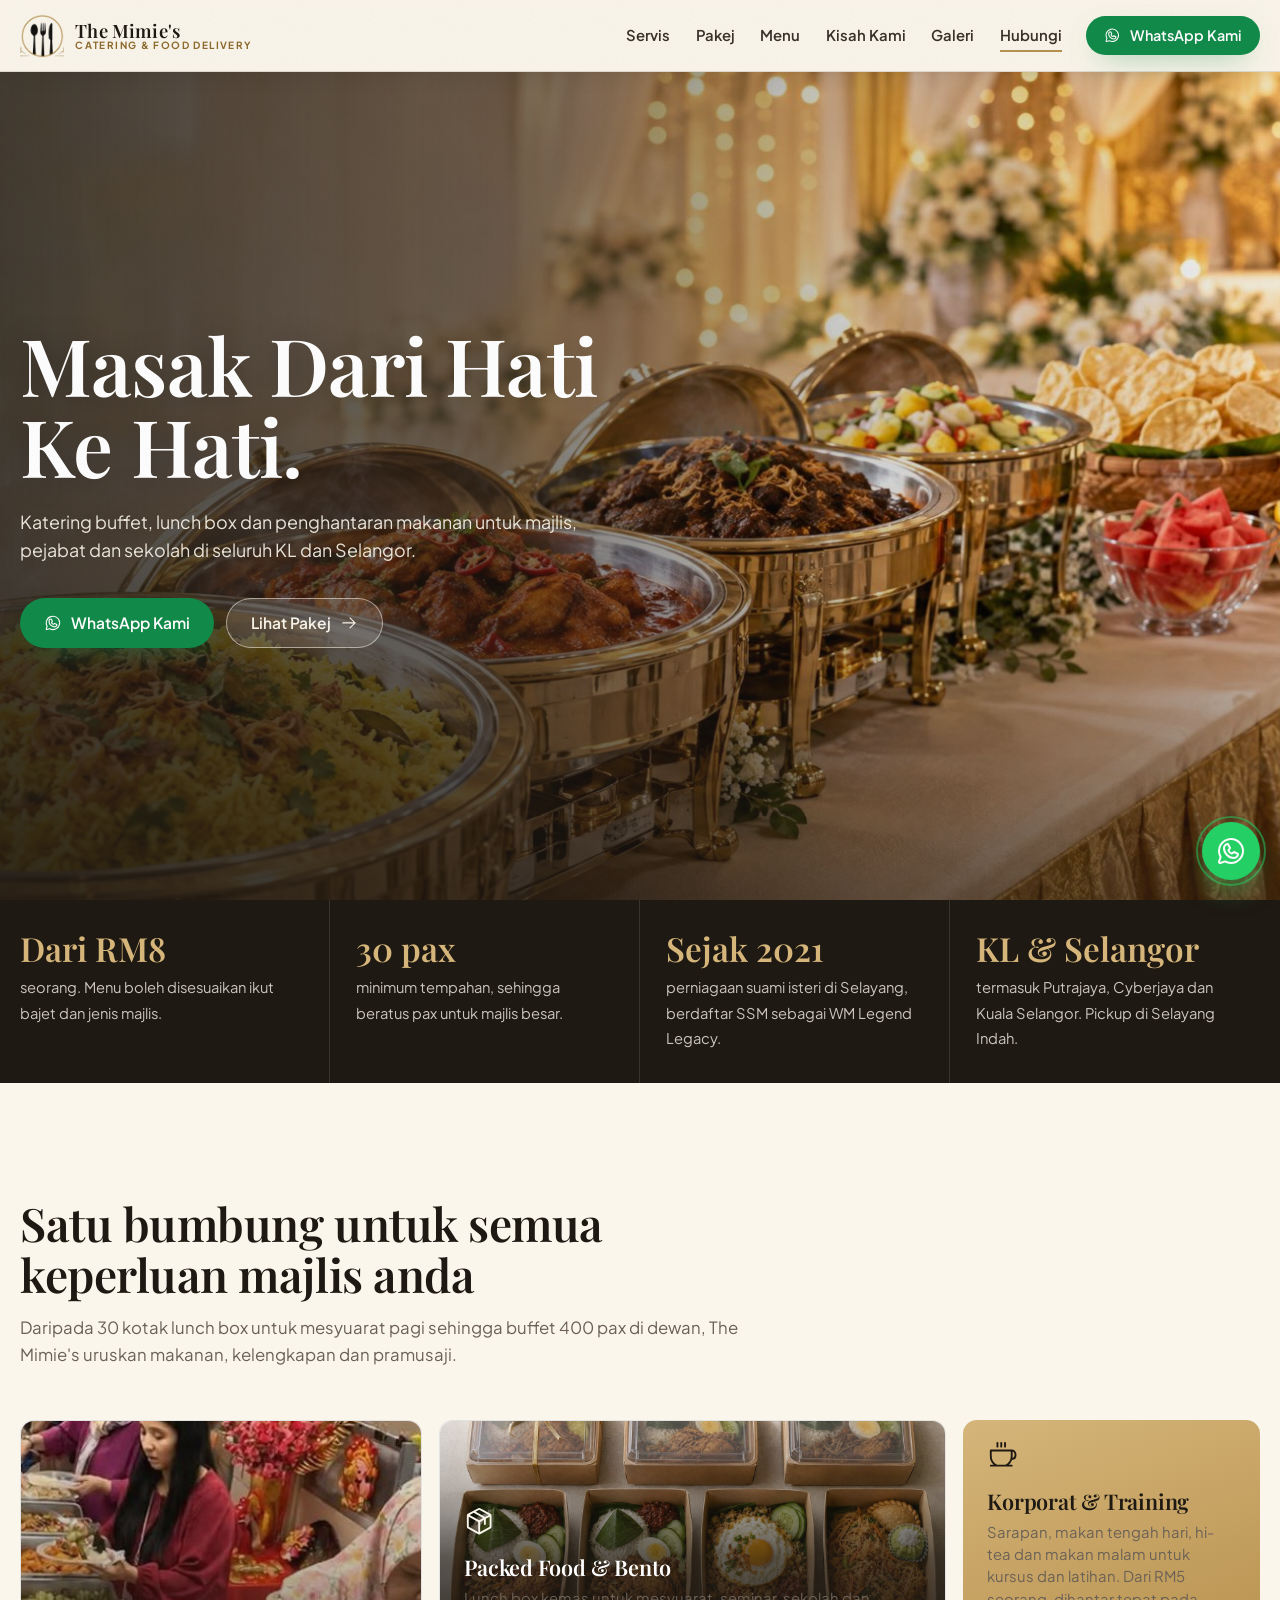
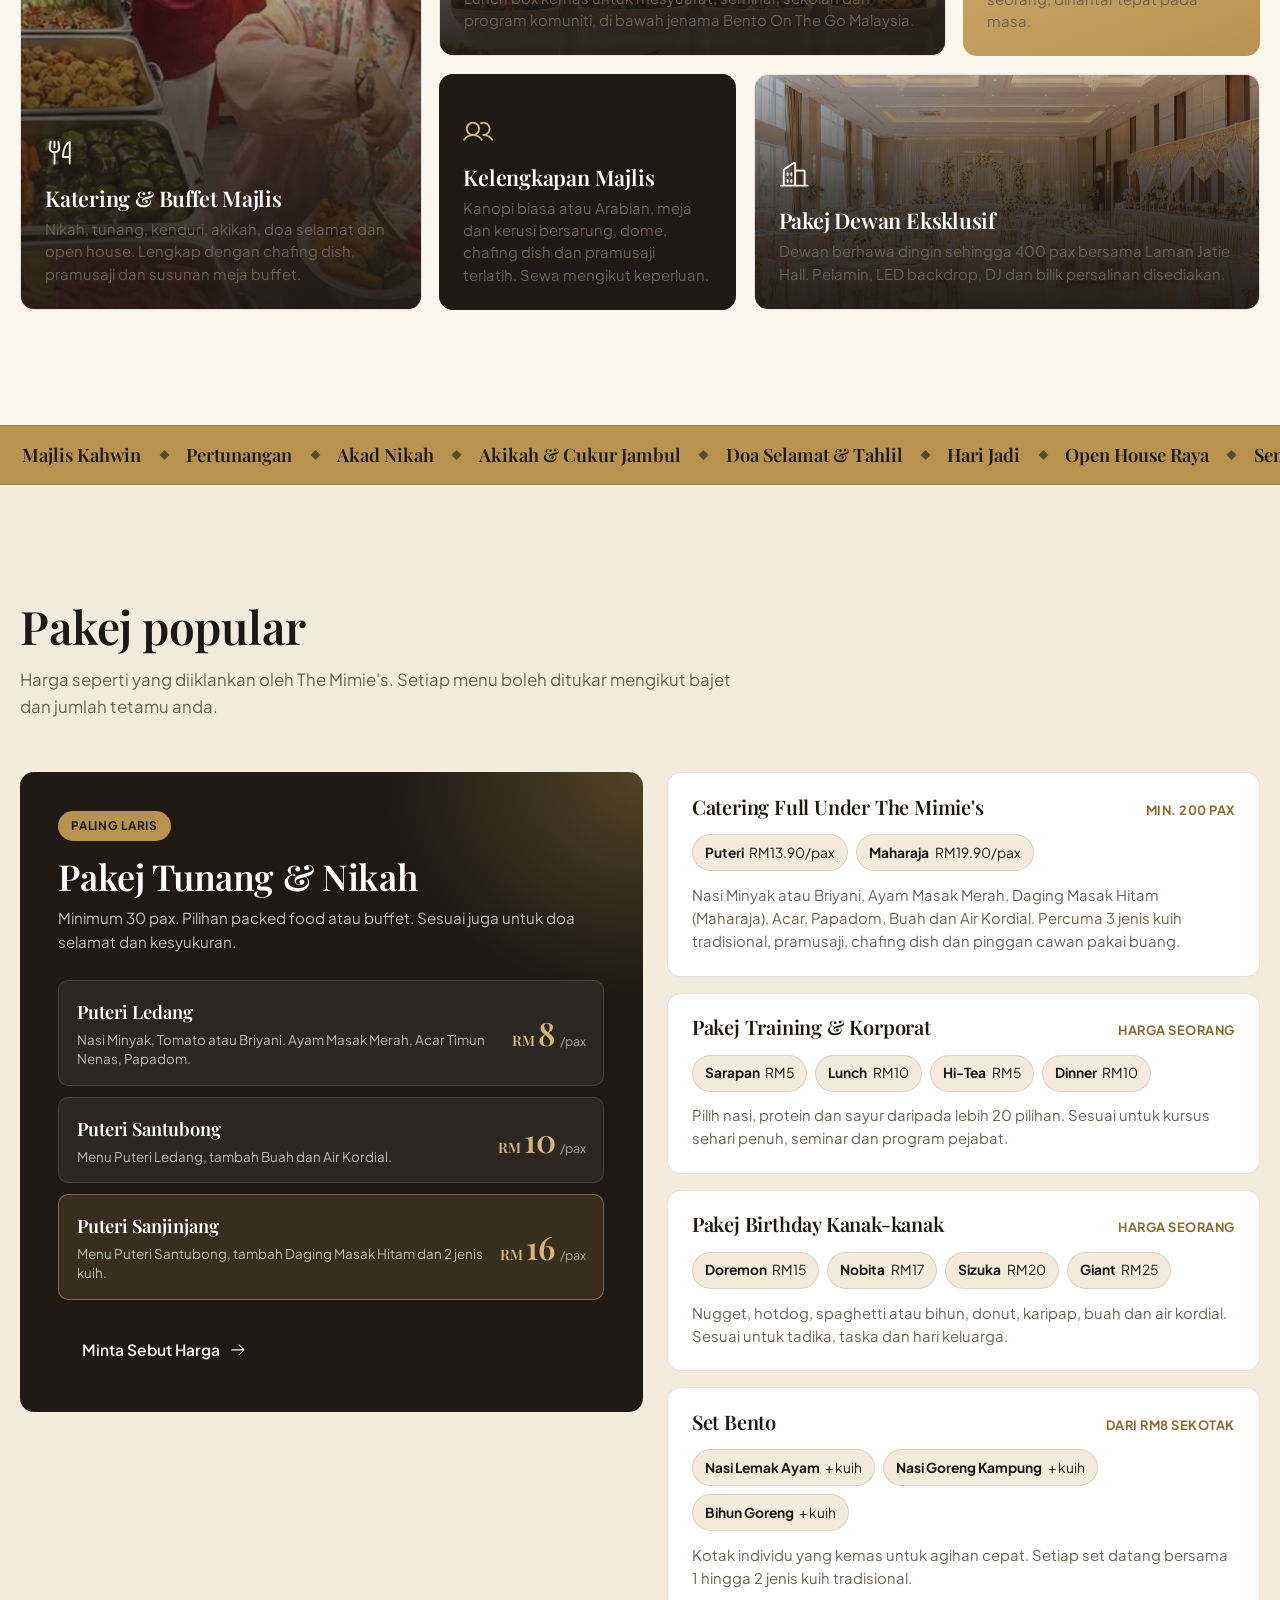
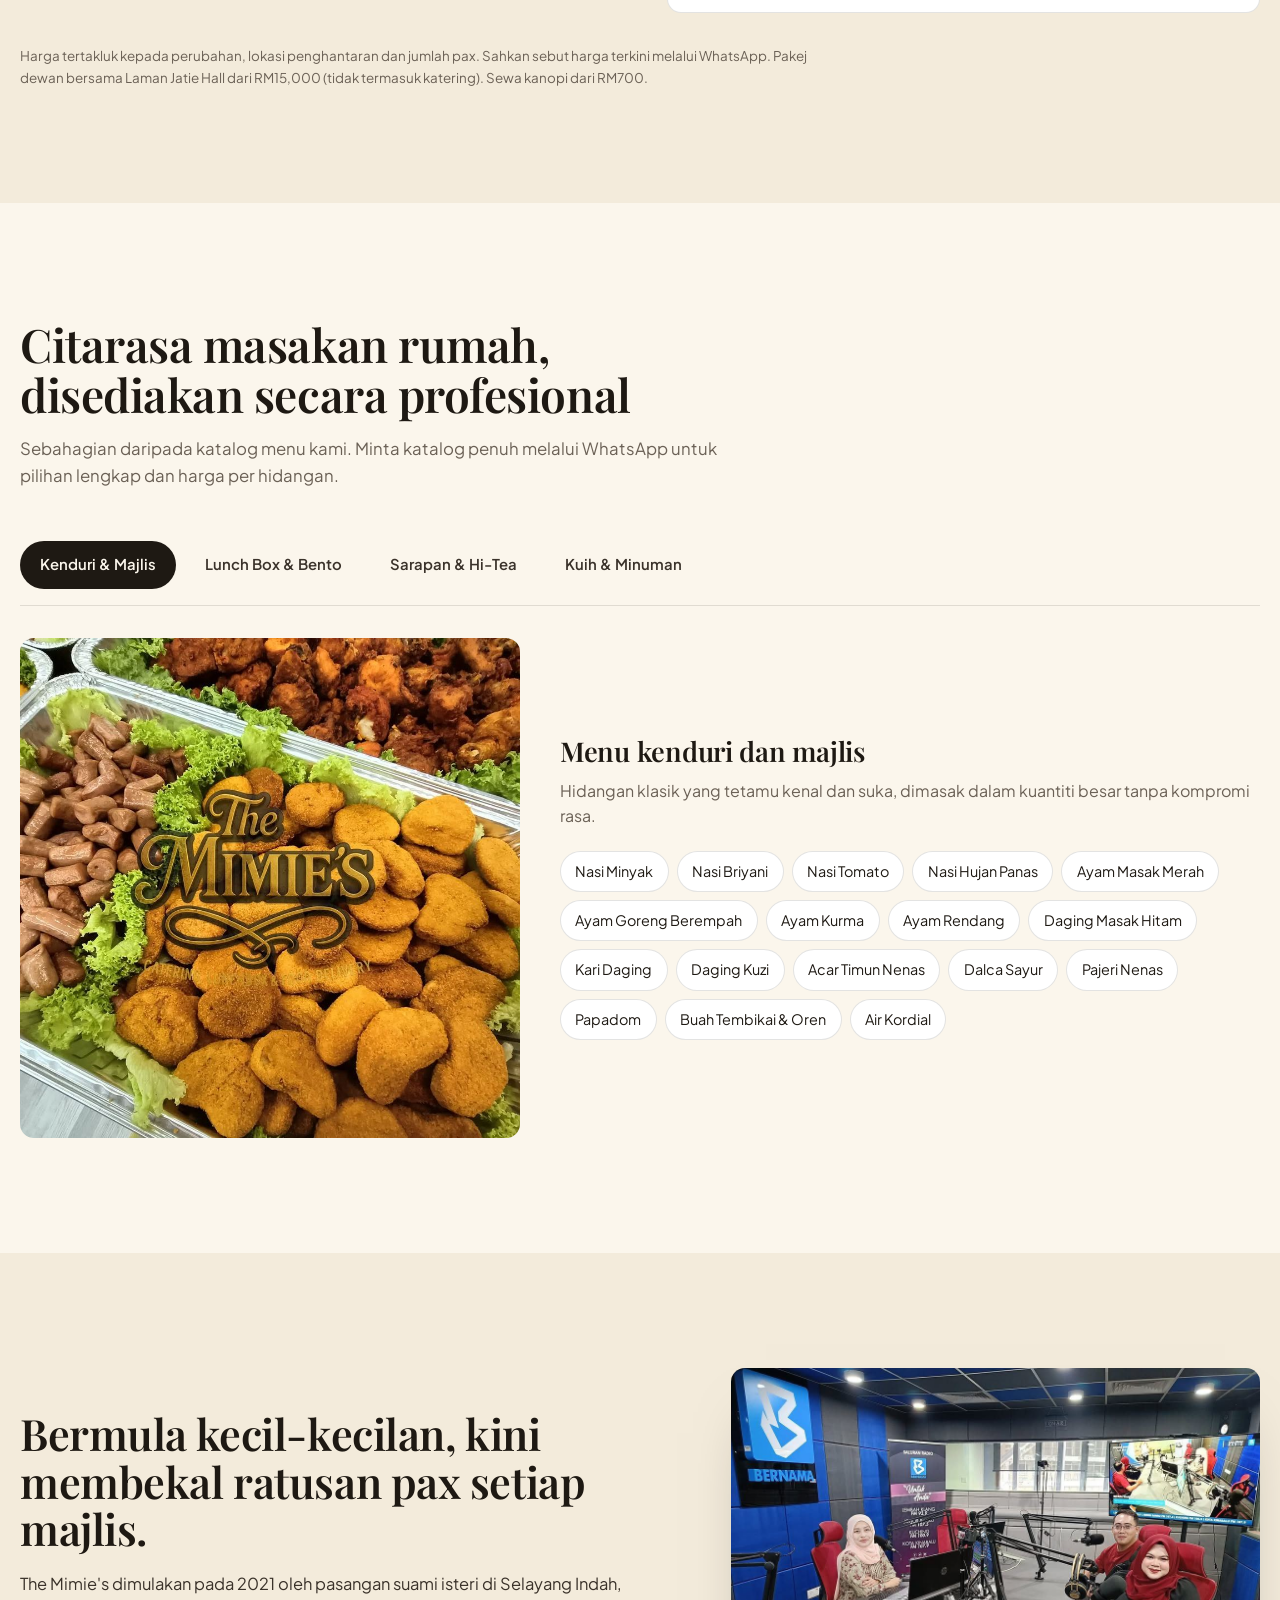
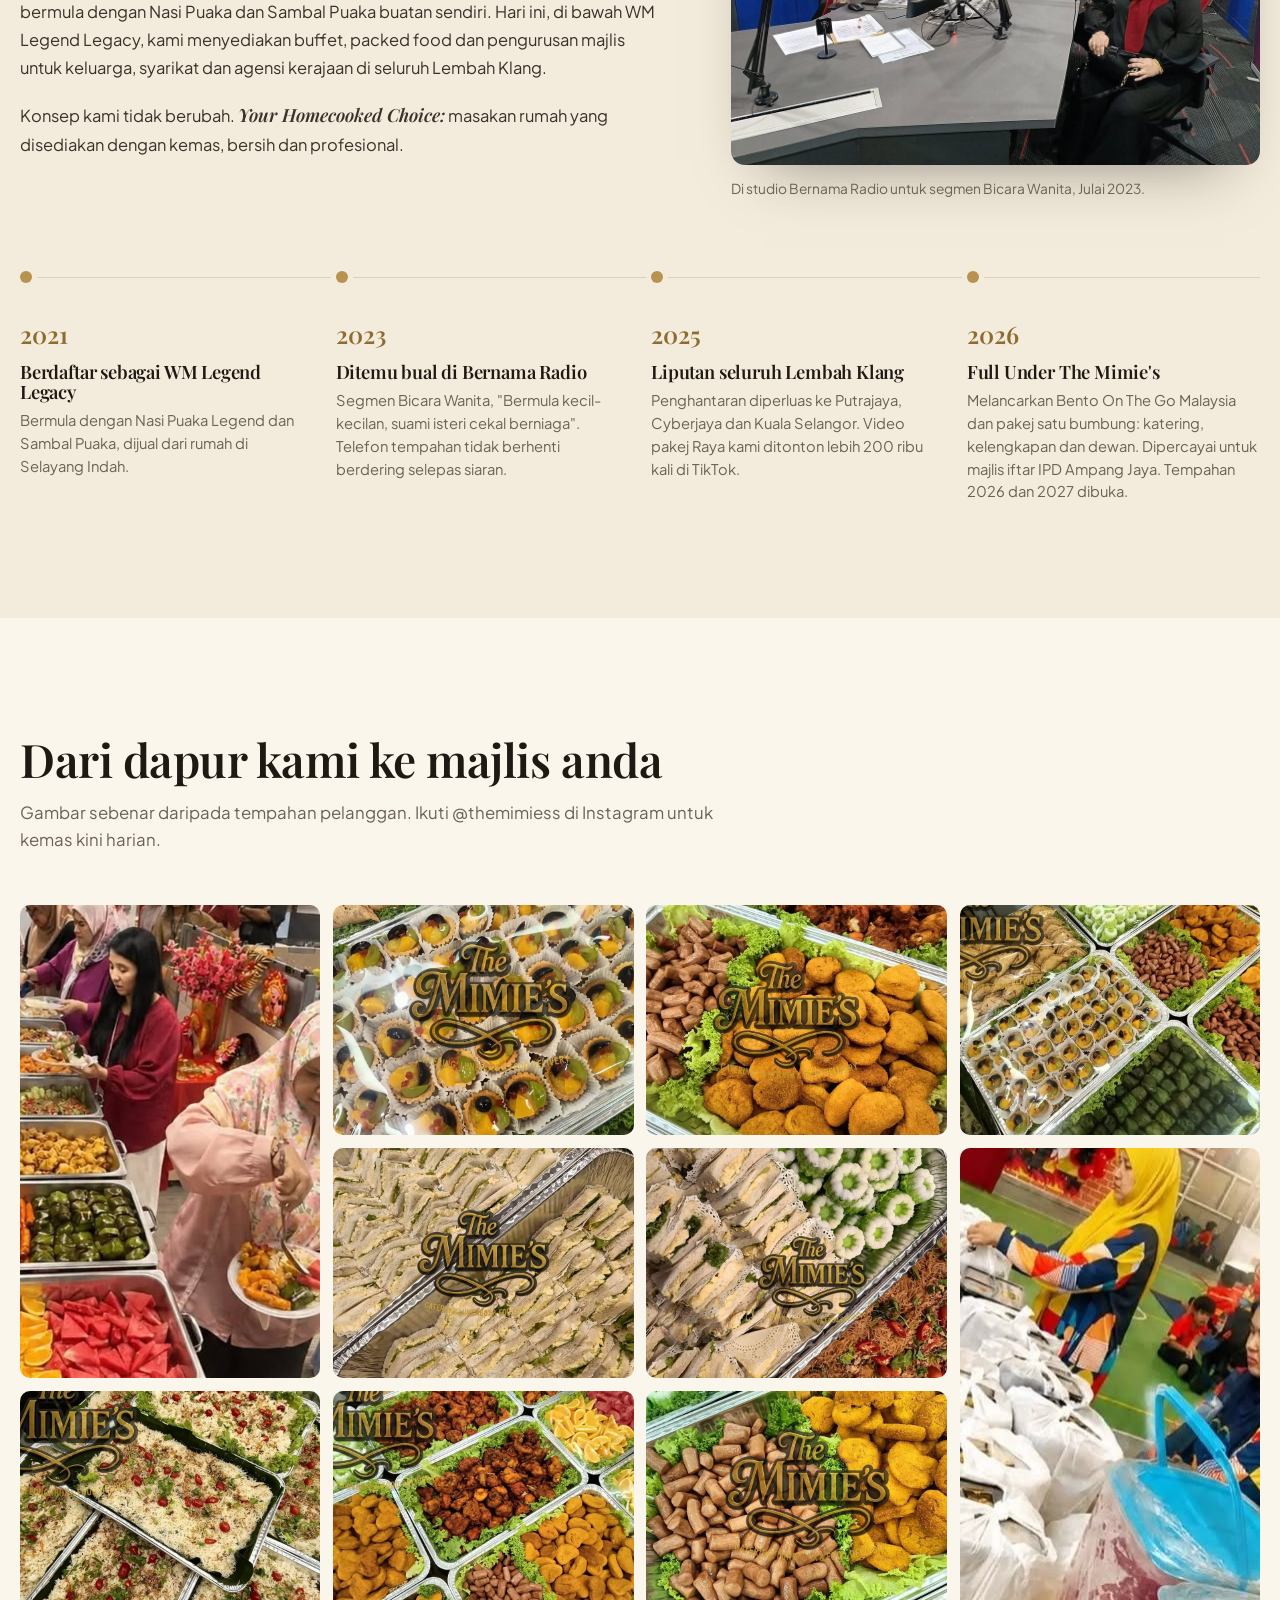
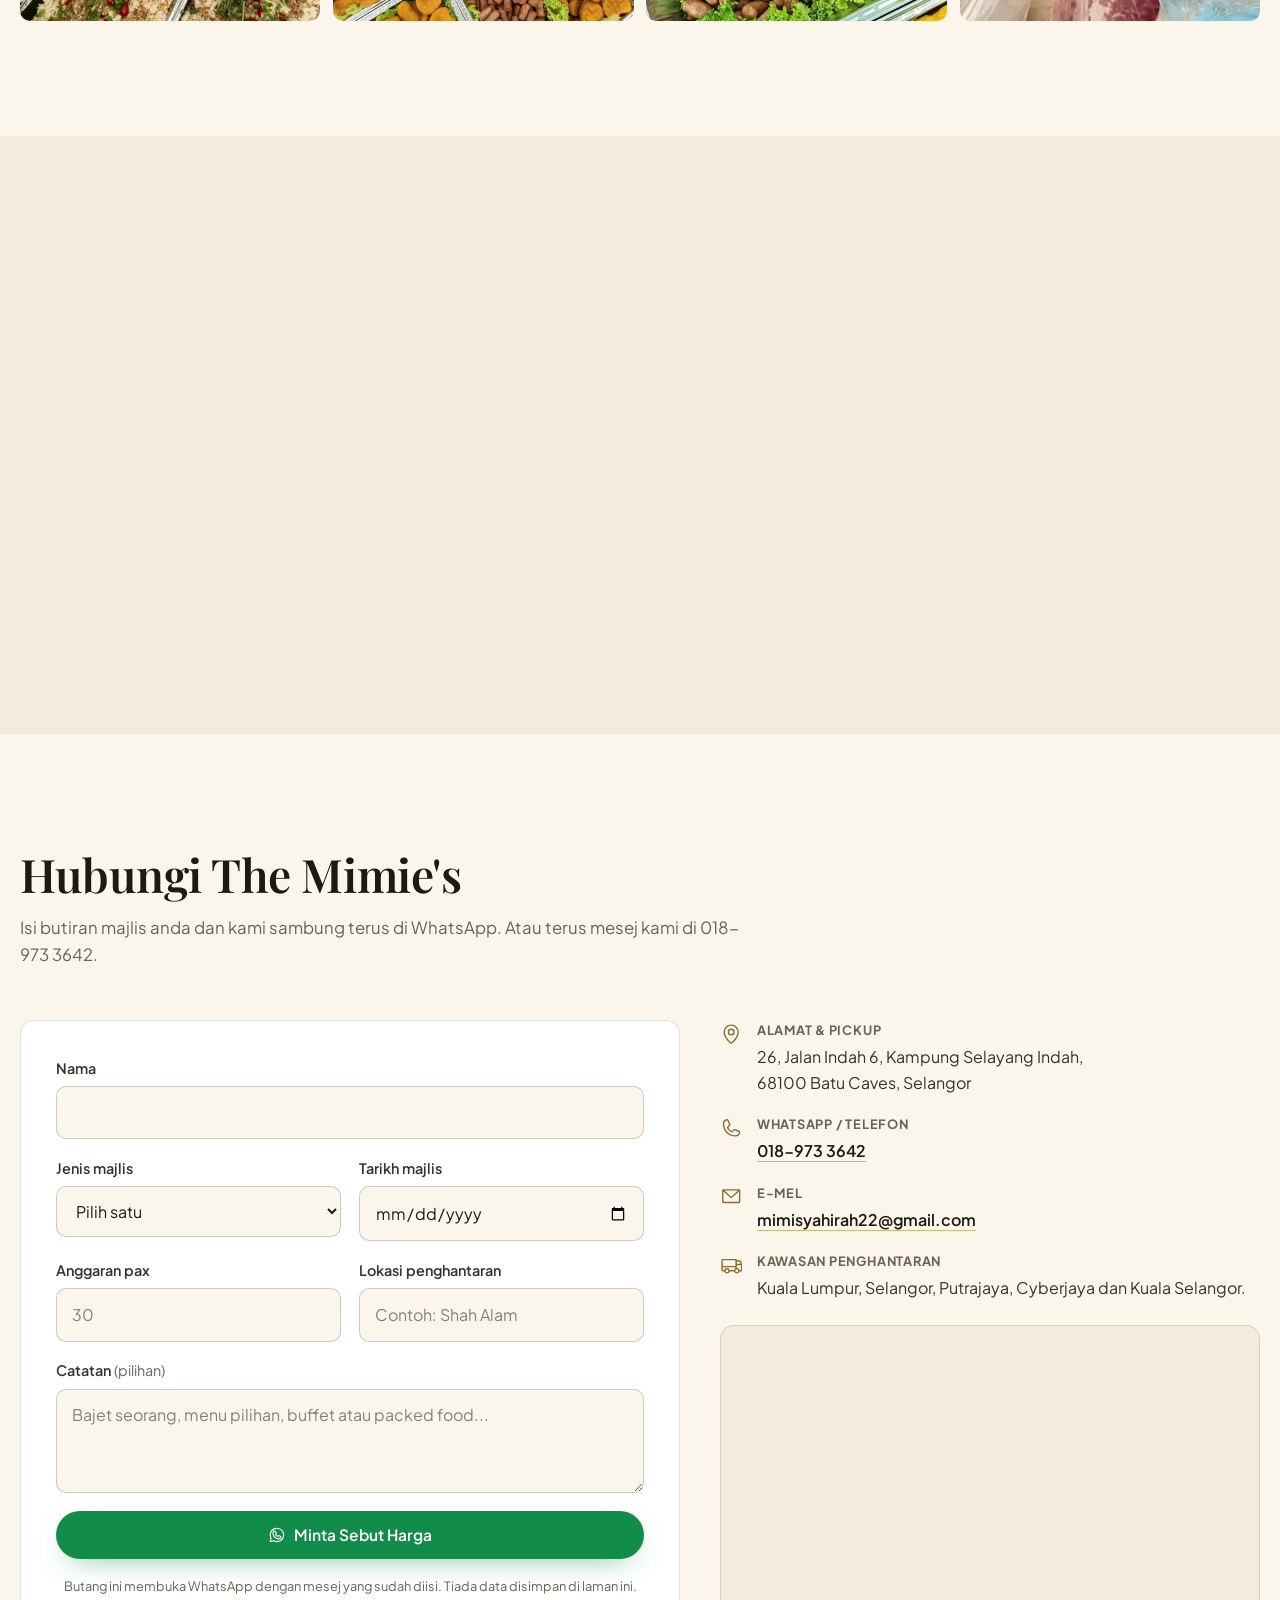
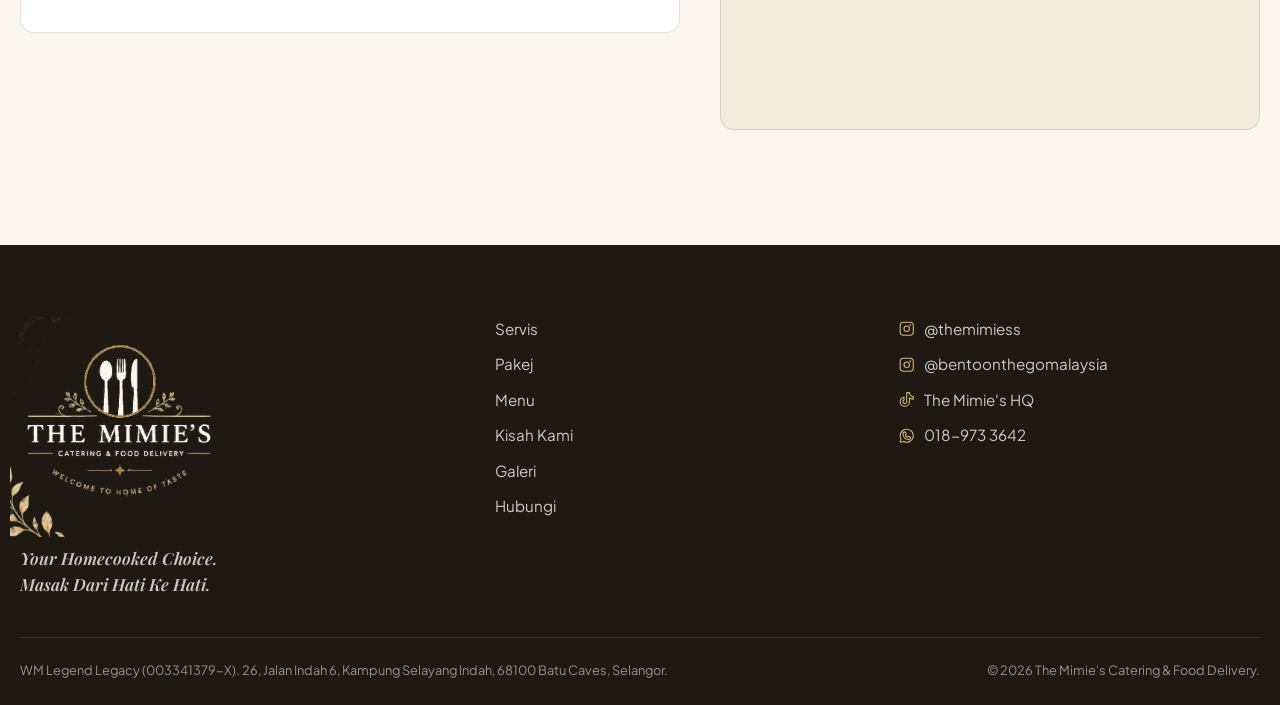
==== index.html @ 8ead71f5 "Add files via upload" ====
<!DOCTYPE html>
<html lang="ms">
<head>
  <meta charset="UTF-8">
  <meta name="viewport" content="width=device-width, initial-scale=1">
  <title>The Mimie's Catering & Food Delivery | Katering, Lunch Box & Buffet KL Selangor</title>
  <meta name="description" content="The Mimie's Catering & Food Delivery, Selayang. Katering buffet, packed food dan lunch box untuk majlis kahwin, nikah, tunang, korporat dan sekolah di seluruh KL, Selangor, Putrajaya dan Cyberjaya. Dari RM8 seorang, minimum 30 pax. WhatsApp 018-973 3642.">
  <meta name="theme-color" content="#FBF6EC">
  <link rel="icon" type="image/png" sizes="256x256" href="favicon.png">
  <link rel="icon" type="image/png" sizes="32x32" href="favicon-32.png">
  <link rel="apple-touch-icon" href="favicon.png">
  <link rel="preload" as="image" href="hero-buffet.jpg" fetchpriority="high">
  <link rel="preload" as="font" type="font/woff2" href="playfair.woff2" crossorigin>
  <link rel="preload" as="font" type="font/woff2" href="jakarta.woff2" crossorigin>
  <link rel="stylesheet" href="styles.css">

  <!-- Open Graph / social preview -->
  <meta property="og:type" content="website">
  <meta property="og:locale" content="ms_MY">
  <meta property="og:title" content="The Mimie's Catering & Food Delivery">
  <meta property="og:description" content="Masak Dari Hati Ke Hati. Katering buffet, lunch box dan penghantaran makanan untuk majlis dan pejabat di seluruh KL dan Selangor. Dari RM8 seorang.">
  <meta property="og:image" content="og-image.jpg">
  <meta property="og:site_name" content="The Mimie's Catering & Food Delivery">
  <meta name="twitter:card" content="summary_large_image">

  <script type="application/ld+json">
  {
    "@context": "https://schema.org",
    "@type": "FoodEstablishment",
    "name": "The Mimie's Catering & Food Delivery",
    "alternateName": "The Mimie's (WM Legend Legacy)",
    "legalName": "WM Legend Legacy",
    "description": "Katering buffet, packed food dan lunch box untuk majlis, korporat dan sekolah di seluruh Kuala Lumpur, Selangor, Putrajaya dan Cyberjaya.",
    "slogan": "Your Homecooked Choice. Masak Dari Hati Ke Hati.",
    "servesCuisine": "Malay",
    "priceRange": "RM",
    "telephone": "+60189733642",
    "email": "mimisyahirah22@gmail.com",
    "image": "og-image.jpg",
    "logo": "logo.png",
    "address": {
      "@type": "PostalAddress",
      "streetAddress": "26, Jalan Indah 6, Kampung Selayang Indah",
      "addressLocality": "Batu Caves",
      "addressRegion": "Selangor",
      "postalCode": "68100",
      "addressCountry": "MY"
    },
    "areaServed": ["Kuala Lumpur", "Selangor", "Putrajaya", "Cyberjaya", "Kuala Selangor"],
    "foundingDate": "2021",
    "sameAs": [
      "https://www.instagram.com/themimiess",
      "https://www.instagram.com/bentoonthegomalaysia",
      "https://www.tiktok.com/@themimies"
    ]
  }
  </script>
</head>
<body>

<svg xmlns="http://www.w3.org/2000/svg" style="display:none" aria-hidden="true"><symbol id="i-arrow-right" viewBox="0 0 256 256"><path d="M221.66,133.66l-72,72a8,8,0,0,1-11.32-11.32L196.69,136H40a8,8,0,0,1,0-16H196.69L138.34,61.66a8,8,0,0,1,11.32-11.32l72,72A8,8,0,0,1,221.66,133.66Z"/></symbol><symbol id="i-arrow-up-right" viewBox="0 0 256 256"><path d="M200,64V168a8,8,0,0,1-16,0V83.31L69.66,197.66a8,8,0,0,1-11.32-11.32L172.69,72H88a8,8,0,0,1,0-16H192A8,8,0,0,1,200,64Z"/></symbol><symbol id="i-buildings" viewBox="0 0 256 256"><path d="M240,208H224V96a16,16,0,0,0-16-16H144V32a16,16,0,0,0-24.88-13.32L39.12,72A16,16,0,0,0,32,85.34V208H16a8,8,0,0,0,0,16H240a8,8,0,0,0,0-16ZM208,96V208H144V96ZM48,85.34,128,32V208H48ZM112,112v16a8,8,0,0,1-16,0V112a8,8,0,1,1,16,0Zm-32,0v16a8,8,0,0,1-16,0V112a8,8,0,1,1,16,0Zm0,56v16a8,8,0,0,1-16,0V168a8,8,0,0,1,16,0Zm32,0v16a8,8,0,0,1-16,0V168a8,8,0,0,1,16,0Z"/></symbol><symbol id="i-cake" viewBox="0 0 256 256"><path d="M232,112a24,24,0,0,0-24-24H136V79a32.06,32.06,0,0,0,24-31c0-28-26.44-45.91-27.56-46.66a8,8,0,0,0-8.88,0C122.44,2.09,96,20,96,48a32.06,32.06,0,0,0,24,31v9H48a24,24,0,0,0-24,24v23.33a40.84,40.84,0,0,0,8,24.24V200a24,24,0,0,0,24,24H200a24,24,0,0,0,24-24V159.57a40.84,40.84,0,0,0,8-24.24ZM112,48c0-13.57,10-24.46,16-29.79,6,5.33,16,16.22,16,29.79a16,16,0,0,1-32,0ZM40,112a8,8,0,0,1,8-8H208a8,8,0,0,1,8,8v23.33c0,13.25-10.46,24.31-23.32,24.66A24,24,0,0,1,168,136a8,8,0,0,0-16,0,24,24,0,0,1-48,0,8,8,0,0,0-16,0,24,24,0,0,1-24.68,24C50.46,159.64,40,148.58,40,135.33Zm160,96H56a8,8,0,0,1-8-8V172.56A38.77,38.77,0,0,0,62.88,176a39.69,39.69,0,0,0,29-11.31A40.36,40.36,0,0,0,96,160a40,40,0,0,0,64,0,40.36,40.36,0,0,0,4.13,4.67A39.67,39.67,0,0,0,192,176c.38,0,.76,0,1.14,0A38.77,38.77,0,0,0,208,172.56V200A8,8,0,0,1,200,208Z"/></symbol><symbol id="i-calendar-blank" viewBox="0 0 256 256"><path d="M208,32H184V24a8,8,0,0,0-16,0v8H88V24a8,8,0,0,0-16,0v8H48A16,16,0,0,0,32,48V208a16,16,0,0,0,16,16H208a16,16,0,0,0,16-16V48A16,16,0,0,0,208,32ZM72,48v8a8,8,0,0,0,16,0V48h80v8a8,8,0,0,0,16,0V48h24V80H48V48ZM208,208H48V96H208V208Z"/></symbol><symbol id="i-caret-left" viewBox="0 0 256 256"><path d="M165.66,202.34a8,8,0,0,1-11.32,11.32l-80-80a8,8,0,0,1,0-11.32l80-80a8,8,0,0,1,11.32,11.32L91.31,128Z"/></symbol><symbol id="i-caret-right" viewBox="0 0 256 256"><path d="M181.66,133.66l-80,80a8,8,0,0,1-11.32-11.32L164.69,128,90.34,53.66a8,8,0,0,1,11.32-11.32l80,80A8,8,0,0,1,181.66,133.66Z"/></symbol><symbol id="i-chat-circle-text" viewBox="0 0 256 256"><path d="M168,112a8,8,0,0,1-8,8H96a8,8,0,0,1,0-16h64A8,8,0,0,1,168,112Zm-8,24H96a8,8,0,0,0,0,16h64a8,8,0,0,0,0-16Zm72-8A104,104,0,0,1,79.12,219.82L45.07,231.17a16,16,0,0,1-20.24-20.24l11.35-34.05A104,104,0,1,1,232,128Zm-16,0A88,88,0,1,0,51.81,172.06a8,8,0,0,1,.66,6.54L40,216,77.4,203.53a7.85,7.85,0,0,1,2.53-.42,8,8,0,0,1,4,1.08A88,88,0,0,0,216,128Z"/></symbol><symbol id="i-check" viewBox="0 0 256 256"><path d="M229.66,77.66l-128,128a8,8,0,0,1-11.32,0l-56-56a8,8,0,0,1,11.32-11.32L96,188.69,218.34,66.34a8,8,0,0,1,11.32,11.32Z"/></symbol><symbol id="i-coffee" viewBox="0 0 256 256"><path d="M80,56V24a8,8,0,0,1,16,0V56a8,8,0,0,1-16,0Zm40,8a8,8,0,0,0,8-8V24a8,8,0,0,0-16,0V56A8,8,0,0,0,120,64Zm32,0a8,8,0,0,0,8-8V24a8,8,0,0,0-16,0V56A8,8,0,0,0,152,64Zm96,56v8a40,40,0,0,1-37.51,39.91,96.59,96.59,0,0,1-27,40.09H208a8,8,0,0,1,0,16H32a8,8,0,0,1,0-16H56.54A96.3,96.3,0,0,1,24,136V88a8,8,0,0,1,8-8H208A40,40,0,0,1,248,120ZM200,96H40v40a80.27,80.27,0,0,0,45.12,72h69.76A80.27,80.27,0,0,0,200,136Zm32,24a24,24,0,0,0-16-22.62V136a95.78,95.78,0,0,1-1.2,15A24,24,0,0,0,232,128Z"/></symbol><symbol id="i-envelope-simple" viewBox="0 0 256 256"><path d="M224,48H32a8,8,0,0,0-8,8V192a16,16,0,0,0,16,16H216a16,16,0,0,0,16-16V56A8,8,0,0,0,224,48ZM203.43,64,128,133.15,52.57,64ZM216,192H40V74.19l82.59,75.71a8,8,0,0,0,10.82,0L216,74.19V192Z"/></symbol><symbol id="i-fork-knife" viewBox="0 0 256 256"><path d="M72,88V40a8,8,0,0,1,16,0V88a8,8,0,0,1-16,0ZM216,40V224a8,8,0,0,1-16,0V176H152a8,8,0,0,1-8-8,268.75,268.75,0,0,1,7.22-56.88c9.78-40.49,28.32-67.63,53.63-78.47A8,8,0,0,1,216,40ZM200,53.9c-32.17,24.57-38.47,84.42-39.7,106.1H200ZM119.89,38.69a8,8,0,1,0-15.78,2.63L112,88.63a32,32,0,0,1-64,0l7.88-47.31a8,8,0,1,0-15.78-2.63l-8,48A8.17,8.17,0,0,0,32,88a48.07,48.07,0,0,0,40,47.32V224a8,8,0,0,0,16,0V135.32A48.07,48.07,0,0,0,128,88a8.17,8.17,0,0,0-.11-1.31Z"/></symbol><symbol id="i-instagram-logo" viewBox="0 0 256 256"><path d="M128,80a48,48,0,1,0,48,48A48.05,48.05,0,0,0,128,80Zm0,80a32,32,0,1,1,32-32A32,32,0,0,1,128,160ZM176,24H80A56.06,56.06,0,0,0,24,80v96a56.06,56.06,0,0,0,56,56h96a56.06,56.06,0,0,0,56-56V80A56.06,56.06,0,0,0,176,24Zm40,152a40,40,0,0,1-40,40H80a40,40,0,0,1-40-40V80A40,40,0,0,1,80,40h96a40,40,0,0,1,40,40ZM192,76a12,12,0,1,1-12-12A12,12,0,0,1,192,76Z"/></symbol><symbol id="i-list" viewBox="0 0 256 256"><path d="M224,128a8,8,0,0,1-8,8H40a8,8,0,0,1,0-16H216A8,8,0,0,1,224,128ZM40,72H216a8,8,0,0,0,0-16H40a8,8,0,0,0,0,16ZM216,184H40a8,8,0,0,0,0,16H216a8,8,0,0,0,0-16Z"/></symbol><symbol id="i-map-pin" viewBox="0 0 256 256"><path d="M128,64a40,40,0,1,0,40,40A40,40,0,0,0,128,64Zm0,64a24,24,0,1,1,24-24A24,24,0,0,1,128,128Zm0-112a88.1,88.1,0,0,0-88,88c0,31.4,14.51,64.68,42,96.25a254.19,254.19,0,0,0,41.45,38.3,8,8,0,0,0,9.18,0A254.19,254.19,0,0,0,174,200.25c27.45-31.57,42-64.85,42-96.25A88.1,88.1,0,0,0,128,16Zm0,206c-16.53-13-72-60.75-72-118a72,72,0,0,1,144,0C200,161.23,144.53,209,128,222Z"/></symbol><symbol id="i-microphone-stage" viewBox="0 0 256 256"><path d="M168,16A72.07,72.07,0,0,0,96,88a73.29,73.29,0,0,0,.63,9.42L27.12,192.22A15.93,15.93,0,0,0,28.71,213L43,227.29a15.93,15.93,0,0,0,20.78,1.59l94.81-69.53A73.29,73.29,0,0,0,168,160a72,72,0,1,0,0-144Zm56,72a55.72,55.72,0,0,1-11.16,33.52L134.49,43.16A56,56,0,0,1,224,88ZM54.32,216,40,201.68,102.14,117A72.37,72.37,0,0,0,139,153.86ZM112,88a55.67,55.67,0,0,1,11.16-33.51l78.34,78.34A56,56,0,0,1,112,88Zm-2.35,58.34a8,8,0,0,1,0,11.31l-8,8a8,8,0,1,1-11.31-11.31l8-8A8,8,0,0,1,109.67,146.33Z"/></symbol><symbol id="i-package" viewBox="0 0 256 256"><path d="M223.68,66.15,135.68,18a15.88,15.88,0,0,0-15.36,0l-88,48.17a16,16,0,0,0-8.32,14v95.64a16,16,0,0,0,8.32,14l88,48.17a15.88,15.88,0,0,0,15.36,0l88-48.17a16,16,0,0,0,8.32-14V80.18A16,16,0,0,0,223.68,66.15ZM128,32l80.34,44-29.77,16.3-80.35-44ZM128,120,47.66,76l33.9-18.56,80.34,44ZM40,90l80,43.78v85.79L40,175.82Zm176,85.78h0l-80,43.79V133.82l32-17.51V152a8,8,0,0,0,16,0V107.55L216,90v85.77Z"/></symbol><symbol id="i-phone" viewBox="0 0 256 256"><path d="M222.37,158.46l-47.11-21.11-.13-.06a16,16,0,0,0-15.17,1.4,8.12,8.12,0,0,0-.75.56L134.87,160c-15.42-7.49-31.34-23.29-38.83-38.51l20.78-24.71c.2-.25.39-.5.57-.77a16,16,0,0,0,1.32-15.06l0-.12L97.54,33.64a16,16,0,0,0-16.62-9.52A56.26,56.26,0,0,0,32,80c0,79.4,64.6,144,144,144a56.26,56.26,0,0,0,55.88-48.92A16,16,0,0,0,222.37,158.46ZM176,208A128.14,128.14,0,0,1,48,80,40.2,40.2,0,0,1,82.87,40a.61.61,0,0,0,0,.12l21,47L83.2,111.86a6.13,6.13,0,0,0-.57.77,16,16,0,0,0-1,15.7c9.06,18.53,27.73,37.06,46.46,46.11a16,16,0,0,0,15.75-1.14,8.44,8.44,0,0,0,.74-.56L168.89,152l47,21.05h0s.08,0,.11,0A40.21,40.21,0,0,1,176,208Z"/></symbol><symbol id="i-star-four" viewBox="0 0 256 256"><path d="M229.5,113,166.06,89.94,143,26.5a16,16,0,0,0-30,0L89.94,89.94,26.5,113a16,16,0,0,0,0,30l63.44,23.07L113,229.5a16,16,0,0,0,30,0l23.07-63.44L229.5,143a16,16,0,0,0,0-30ZM157.08,152.3a8,8,0,0,0-4.78,4.78L128,223.9l-24.3-66.82a8,8,0,0,0-4.78-4.78L32.1,128l66.82-24.3a8,8,0,0,0,4.78-4.78L128,32.1l24.3,66.82a8,8,0,0,0,4.78,4.78L223.9,128Z"/></symbol><symbol id="i-tiktok-logo" viewBox="0 0 256 256"><path d="M224,72a48.05,48.05,0,0,1-48-48,8,8,0,0,0-8-8H128a8,8,0,0,0-8,8V156a20,20,0,1,1-28.57-18.08A8,8,0,0,0,96,130.69V88a8,8,0,0,0-9.4-7.88C50.91,86.48,24,119.1,24,156a76,76,0,0,0,152,0V116.29A103.25,103.25,0,0,0,224,128a8,8,0,0,0,8-8V80A8,8,0,0,0,224,72Zm-8,39.64a87.19,87.19,0,0,1-43.33-16.15A8,8,0,0,0,160,102v54a60,60,0,0,1-120,0c0-25.9,16.64-49.13,40-57.6v27.67A36,36,0,1,0,136,156V32h24.5A64.14,64.14,0,0,0,216,87.5Z"/></symbol><symbol id="i-truck" viewBox="0 0 256 256"><path d="M255.42,117l-14-35A15.93,15.93,0,0,0,226.58,72H192V64a8,8,0,0,0-8-8H32A16,16,0,0,0,16,72V184a16,16,0,0,0,16,16H49a32,32,0,0,0,62,0h50a32,32,0,0,0,62,0h17a16,16,0,0,0,16-16V120A7.94,7.94,0,0,0,255.42,117ZM192,88h34.58l9.6,24H192ZM32,72H176v64H32ZM80,208a16,16,0,1,1,16-16A16,16,0,0,1,80,208Zm81-24H111a32,32,0,0,0-62,0H32V152H176v12.31A32.11,32.11,0,0,0,161,184Zm31,24a16,16,0,1,1,16-16A16,16,0,0,1,192,208Zm48-24H223a32.06,32.06,0,0,0-31-24V128h48Z"/></symbol><symbol id="i-users" viewBox="0 0 256 256"><path d="M117.25,157.92a60,60,0,1,0-66.5,0A95.83,95.83,0,0,0,3.53,195.63a8,8,0,1,0,13.4,8.74,80,80,0,0,1,134.14,0,8,8,0,0,0,13.4-8.74A95.83,95.83,0,0,0,117.25,157.92ZM40,108a44,44,0,1,1,44,44A44.05,44.05,0,0,1,40,108Zm210.14,98.7a8,8,0,0,1-11.07-2.33A79.83,79.83,0,0,0,172,168a8,8,0,0,1,0-16,44,44,0,1,0-16.34-84.87,8,8,0,1,1-5.94-14.85,60,60,0,0,1,55.53,105.64,95.83,95.83,0,0,1,47.22,37.71A8,8,0,0,1,250.14,206.7Z"/></symbol><symbol id="i-whatsapp-logo" viewBox="0 0 256 256"><path d="M187.58,144.84l-32-16a8,8,0,0,0-8,.5l-14.69,9.8a40.55,40.55,0,0,1-16-16l9.8-14.69a8,8,0,0,0,.5-8l-16-32A8,8,0,0,0,104,64a40,40,0,0,0-40,40,88.1,88.1,0,0,0,88,88,40,40,0,0,0,40-40A8,8,0,0,0,187.58,144.84ZM152,176a72.08,72.08,0,0,1-72-72A24,24,0,0,1,99.29,80.46l11.48,23L101,118a8,8,0,0,0-.73,7.51,56.47,56.47,0,0,0,30.15,30.15A8,8,0,0,0,138,155l14.61-9.74,23,11.48A24,24,0,0,1,152,176ZM128,24A104,104,0,0,0,36.18,176.88L24.83,210.93a16,16,0,0,0,20.24,20.24l34.05-11.35A104,104,0,1,0,128,24Zm0,192a87.87,87.87,0,0,1-44.06-11.81,8,8,0,0,0-6.54-.67L40,216,52.47,178.6a8,8,0,0,0-.66-6.54A88,88,0,1,1,128,216Z"/></symbol><symbol id="i-x" viewBox="0 0 256 256"><path d="M205.66,194.34a8,8,0,0,1-11.32,11.32L128,139.31,61.66,205.66a8,8,0,0,1-11.32-11.32L116.69,128,50.34,61.66A8,8,0,0,1,61.66,50.34L128,116.69l66.34-66.35a8,8,0,0,1,11.32,11.32L139.31,128Z"/></symbol></svg>

<a class="skip-link" href="#servis">Langkau ke kandungan</a>
<div id="top-sentinel" aria-hidden="true"></div>

<!-- ============ NAV ============ -->
<header class="nav" id="nav">
  <div class="wrap nav__inner">
    <a class="nav__brand" href="#" aria-label="The Mimie's, laman utama">
      <img src="emblem.png" alt="" width="44" height="44">
      <span class="nav__brand-text">
        <strong>The Mimie's</strong>
        <small>Catering &amp; Food Delivery</small>
      </span>
    </a>
    <nav class="nav__links" id="nav-links" aria-label="Navigasi utama">
      <a href="#servis">Servis</a>
      <a href="#pakej">Pakej</a>
      <a href="#menu">Menu</a>
      <a href="#kisah">Kisah Kami</a>
      <a href="#galeri">Galeri</a>
      <a href="#hubungi">Hubungi</a>
      <a class="btn btn--primary btn--sm nav__cta-mobile" href="https://wa.me/60189733642?text=Salam%2C%20saya%20nak%20tanya%20pasal%20katering%20The%20Mimie%27s." target="_blank" rel="noopener">
        <svg class="ic" aria-hidden="true"><use href="#i-whatsapp-logo"/></svg>WhatsApp Kami
      </a>
    </nav>
    <a class="btn btn--primary btn--sm nav__cta" href="https://wa.me/60189733642?text=Salam%2C%20saya%20nak%20tanya%20pasal%20katering%20The%20Mimie%27s." target="_blank" rel="noopener">
      <svg class="ic" aria-hidden="true"><use href="#i-whatsapp-logo"/></svg>WhatsApp Kami
    </a>
    <button class="nav__burger" id="nav-burger" aria-expanded="false" aria-controls="nav-links" aria-label="Buka menu">
      <svg class="ic ic--open" aria-hidden="true"><use href="#i-list"/></svg>
      <svg class="ic ic--close" aria-hidden="true"><use href="#i-x"/></svg>
    </button>
  </div>
</header>

<main>

<!-- ============ HERO ============ -->
<section class="hero" id="utama">
  <div class="hero__media" aria-hidden="true">
    <img class="hero__img" src="hero-buffet.jpg" alt="" width="2000" height="857" fetchpriority="high" decoding="async">
    <div class="hero__scrim"></div>
  </div>
  <div class="wrap hero__inner">
    <div class="hero__content">
      <h1 class="hero__title">Masak Dari Hati<br>Ke Hati.</h1>
      <p class="hero__sub">Katering buffet, lunch box dan penghantaran makanan untuk majlis, pejabat dan sekolah di seluruh KL dan Selangor.</p>
      <div class="hero__cta">
        <a class="btn btn--primary" href="https://wa.me/60189733642?text=Salam%2C%20saya%20nak%20tanya%20pasal%20katering%20The%20Mimie%27s." target="_blank" rel="noopener">
          <svg class="ic" aria-hidden="true"><use href="#i-whatsapp-logo"/></svg>WhatsApp Kami
        </a>
        <a class="btn btn--ghost" href="#pakej">Lihat Pakej<svg class="ic" aria-hidden="true"><use href="#i-arrow-right"/></svg></a>
      </div>
    </div>
  </div>
</section>

<!-- ============ FAKTA RINGKAS ============ -->
<section class="facts" aria-label="Fakta ringkas">
  <div class="wrap facts__grid">
    <div class="fact reveal" style="--i:0">
      <strong>Dari RM8</strong>
      <span>seorang. Menu boleh disesuaikan ikut bajet dan jenis majlis.</span>
    </div>
    <div class="fact reveal" style="--i:1">
      <strong>30 pax</strong>
      <span>minimum tempahan, sehingga beratus pax untuk majlis besar.</span>
    </div>
    <div class="fact reveal" style="--i:2">
      <strong>Sejak 2021</strong>
      <span>perniagaan suami isteri di Selayang, berdaftar SSM sebagai WM Legend Legacy.</span>
    </div>
    <div class="fact reveal" style="--i:3">
      <strong>KL &amp; Selangor</strong>
      <span>termasuk Putrajaya, Cyberjaya dan Kuala Selangor. Pickup di Selayang Indah.</span>
    </div>
  </div>
</section>

<!-- ============ SERVIS (bento) ============ -->
<section class="section" id="servis">
  <div class="wrap">
    <header class="section__head reveal">
      <h2>Satu bumbung untuk semua keperluan majlis anda</h2>
      <p>Daripada 30 kotak lunch box untuk mesyuarat pagi sehingga buffet 400 pax di dewan, The Mimie's uruskan makanan, kelengkapan dan pramusaji.</p>
    </header>

    <div class="bento">
      <article class="bento__cell bento__cell--lg bento__cell--img reveal" style="--i:0">
        <img src="majlis-buffet-line.jpg" alt="Tetamu mengambil makanan di barisan buffet The Mimie's" loading="lazy" width="380" height="650">
        <div class="bento__body">
          <svg class="ic ic--lg" aria-hidden="true"><use href="#i-fork-knife"/></svg>
          <h3>Katering &amp; Buffet Majlis</h3>
          <p>Nikah, tunang, kenduri, akikah, doa selamat dan open house. Lengkap dengan chafing dish, pramusaji dan susunan meja buffet.</p>
        </div>
      </article>

      <article class="bento__cell bento__cell--img reveal" style="--i:1">
        <img src="bento-overhead.jpg" alt="Kotak bento nasi lemak dan nasi goreng disusun kemas" loading="lazy" width="1400" height="1045">
        <div class="bento__body">
          <svg class="ic ic--lg" aria-hidden="true"><use href="#i-package"/></svg>
          <h3>Packed Food &amp; Bento</h3>
          <p>Lunch box kemas untuk mesyuarat, seminar, sekolah dan program komuniti, di bawah jenama Bento On The Go Malaysia.</p>
        </div>
      </article>

      <article class="bento__cell bento__cell--tint reveal" style="--i:2">
        <div class="bento__body">
          <svg class="ic ic--lg" aria-hidden="true"><use href="#i-coffee"/></svg>
          <h3>Korporat &amp; Training</h3>
          <p>Sarapan, makan tengah hari, hi-tea dan makan malam untuk kursus dan latihan. Dari RM5 seorang, dihantar tepat pada masa.</p>
        </div>
      </article>

      <article class="bento__cell bento__cell--dark reveal" style="--i:3">
        <div class="bento__body">
          <svg class="ic ic--lg" aria-hidden="true"><use href="#i-users"/></svg>
          <h3>Kelengkapan Majlis</h3>
          <p>Kanopi biasa atau Arabian, meja dan kerusi bersarung, dome, chafing dish dan pramusaji terlatih. Sewa mengikut keperluan.</p>
        </div>
      </article>

      <article class="bento__cell bento__cell--wide bento__cell--img reveal" style="--i:4">
        <img src="dewan-majlis.jpg" alt="Dewan majlis dengan meja bulat, kerusi bersarung dan pelamin putih emas" loading="lazy" width="1800" height="1017">
        <div class="bento__body">
          <svg class="ic ic--lg" aria-hidden="true"><use href="#i-buildings"/></svg>
          <h3>Pakej Dewan Eksklusif</h3>
          <p>Dewan berhawa dingin sehingga 400 pax bersama Laman Jatie Hall. Pelamin, LED backdrop, DJ dan bilik persalinan disediakan.</p>
        </div>
      </article>
    </div>
  </div>
</section>

<!-- ============ MARQUEE ============ -->
<div class="marquee" aria-label="Jenis majlis yang kami layani">
  <div class="marquee__track">
    <ul class="marquee__list">
      <li>Majlis Kahwin</li><li>Pertunangan</li><li>Akad Nikah</li><li>Akikah &amp; Cukur Jambul</li><li>Doa Selamat &amp; Tahlil</li><li>Hari Jadi</li><li>Open House Raya</li><li>Seminar &amp; Training</li><li>Mesyuarat Korporat</li><li>Jamuan Sekolah</li><li>Family Day</li><li>Program Kerajaan &amp; Swasta</li>
    </ul>
    <ul class="marquee__list" aria-hidden="true">
      <li>Majlis Kahwin</li><li>Pertunangan</li><li>Akad Nikah</li><li>Akikah &amp; Cukur Jambul</li><li>Doa Selamat &amp; Tahlil</li><li>Hari Jadi</li><li>Open House Raya</li><li>Seminar &amp; Training</li><li>Mesyuarat Korporat</li><li>Jamuan Sekolah</li><li>Family Day</li><li>Program Kerajaan &amp; Swasta</li>
    </ul>
  </div>
</div>

<!-- ============ PAKEJ ============ -->
<section class="section section--alt" id="pakej">
  <div class="wrap">
    <header class="section__head reveal">
      <h2>Pakej popular</h2>
      <p>Harga seperti yang diiklankan oleh The Mimie's. Setiap menu boleh ditukar mengikut bajet dan jumlah tetamu anda.</p>
    </header>

    <div class="pakej">
      <!-- Featured: Tunang / Nikah -->
      <article class="pakej__featured reveal">
        <div class="pakej__featured-head">
          <span class="pill">Paling laris</span>
          <h3>Pakej Tunang &amp; Nikah</h3>
          <p>Minimum 30 pax. Pilihan packed food atau buffet. Sesuai juga untuk doa selamat dan kesyukuran.</p>
        </div>
        <ul class="tiers">
          <li class="tier">
            <div class="tier__name">
              <strong>Puteri Ledang</strong>
              <span>Nasi Minyak, Tomato atau Briyani. Ayam Masak Merah, Acar Timun Nenas, Papadom.</span>
            </div>
            <div class="tier__price"><small>RM</small>8<em>/pax</em></div>
          </li>
          <li class="tier">
            <div class="tier__name">
              <strong>Puteri Santubong</strong>
              <span>Menu Puteri Ledang, tambah Buah dan Air Kordial.</span>
            </div>
            <div class="tier__price"><small>RM</small>10<em>/pax</em></div>
          </li>
          <li class="tier tier--top">
            <div class="tier__name">
              <strong>Puteri Sanjinjang</strong>
              <span>Menu Puteri Santubong, tambah Daging Masak Hitam dan 2 jenis kuih.</span>
            </div>
            <div class="tier__price"><small>RM</small>16<em>/pax</em></div>
          </li>
        </ul>
        <a class="btn btn--dark" href="#hubungi">Minta Sebut Harga<svg class="ic" aria-hidden="true"><use href="#i-arrow-right"/></svg></a>
      </article>

      <!-- Stack of other packages -->
      <div class="pakej__stack">
        <article class="pkg reveal" style="--i:1">
          <div class="pkg__head">
            <h3>Catering Full Under The Mimie's</h3>
            <span class="pkg__meta">Min. 200 pax</span>
          </div>
          <div class="pkg__prices">
            <span class="price-chip"><b>Puteri</b> RM13.90/pax</span>
            <span class="price-chip"><b>Maharaja</b> RM19.90/pax</span>
          </div>
          <p>Nasi Minyak atau Briyani, Ayam Masak Merah, Daging Masak Hitam (Maharaja), Acar, Papadom, Buah dan Air Kordial. Percuma 3 jenis kuih tradisional, pramusaji, chafing dish dan pinggan cawan pakai buang.</p>
        </article>

        <article class="pkg reveal" style="--i:2">
          <div class="pkg__head">
            <h3>Pakej Training &amp; Korporat</h3>
            <span class="pkg__meta">Harga seorang</span>
          </div>
          <div class="pkg__prices">
            <span class="price-chip"><b>Sarapan</b> RM5</span>
            <span class="price-chip"><b>Lunch</b> RM10</span>
            <span class="price-chip"><b>Hi-Tea</b> RM5</span>
            <span class="price-chip"><b>Dinner</b> RM10</span>
          </div>
          <p>Pilih nasi, protein dan sayur daripada lebih 20 pilihan. Sesuai untuk kursus sehari penuh, seminar dan program pejabat.</p>
        </article>

        <article class="pkg reveal" style="--i:3">
          <div class="pkg__head">
            <h3>Pakej Birthday Kanak-kanak</h3>
            <span class="pkg__meta">Harga seorang</span>
          </div>
          <div class="pkg__prices">
            <span class="price-chip"><b>Doremon</b> RM15</span>
            <span class="price-chip"><b>Nobita</b> RM17</span>
            <span class="price-chip"><b>Sizuka</b> RM20</span>
            <span class="price-chip"><b>Giant</b> RM25</span>
          </div>
          <p>Nugget, hotdog, spaghetti atau bihun, donut, karipap, buah dan air kordial. Sesuai untuk tadika, taska dan hari keluarga.</p>
        </article>

        <article class="pkg reveal" style="--i:4">
          <div class="pkg__head">
            <h3>Set Bento</h3>
            <span class="pkg__meta">Dari RM8 sekotak</span>
          </div>
          <div class="pkg__prices">
            <span class="price-chip"><b>Nasi Lemak Ayam</b> + kuih</span>
            <span class="price-chip"><b>Nasi Goreng Kampung</b> + kuih</span>
            <span class="price-chip"><b>Bihun Goreng</b> + kuih</span>
          </div>
          <p>Kotak individu yang kemas untuk agihan cepat. Setiap set datang bersama 1 hingga 2 jenis kuih tradisional.</p>
        </article>
      </div>
    </div>

    <p class="fineprint reveal">Harga tertakluk kepada perubahan, lokasi penghantaran dan jumlah pax. Sahkan sebut harga terkini melalui WhatsApp. Pakej dewan bersama Laman Jatie Hall dari RM15,000 (tidak termasuk katering). Sewa kanopi dari RM700.</p>
  </div>
</section>

<!-- ============ MENU (tabs) ============ -->
<section class="section" id="menu">
  <div class="wrap">
    <header class="section__head reveal">
      <h2>Citarasa masakan rumah, disediakan secara profesional</h2>
      <p>Sebahagian daripada katalog menu kami. Minta katalog penuh melalui WhatsApp untuk pilihan lengkap dan harga per hidangan.</p>
    </header>

    <div class="tabs reveal">
      <div class="tabs__list" role="tablist" aria-label="Kategori menu">
        <button class="tab" role="tab" id="tab-kenduri" aria-selected="true" aria-controls="panel-kenduri">Kenduri &amp; Majlis</button>
        <button class="tab" role="tab" id="tab-bento" aria-selected="false" aria-controls="panel-bento" tabindex="-1">Lunch Box &amp; Bento</button>
        <button class="tab" role="tab" id="tab-sarapan" aria-selected="false" aria-controls="panel-sarapan" tabindex="-1">Sarapan &amp; Hi-Tea</button>
        <button class="tab" role="tab" id="tab-minuman" aria-selected="false" aria-controls="panel-minuman" tabindex="-1">Kuih &amp; Minuman</button>
      </div>

      <div class="tabs__panels">
        <div class="panel" role="tabpanel" id="panel-kenduri" aria-labelledby="tab-kenduri">
          <figure class="panel__media">
            <img src="galeri-ayam-masak-merah.jpg" alt="Dulang ayam masak merah The Mimie's" loading="lazy" width="900" height="900">
          </figure>
          <div class="panel__body">
            <h3>Menu kenduri dan majlis</h3>
            <p>Hidangan klasik yang tetamu kenal dan suka, dimasak dalam kuantiti besar tanpa kompromi rasa.</p>
            <ul class="chips">
              <li>Nasi Minyak</li><li>Nasi Briyani</li><li>Nasi Tomato</li><li>Nasi Hujan Panas</li><li>Ayam Masak Merah</li><li>Ayam Goreng Berempah</li><li>Ayam Kurma</li><li>Ayam Rendang</li><li>Daging Masak Hitam</li><li>Kari Daging</li><li>Daging Kuzi</li><li>Acar Timun Nenas</li><li>Dalca Sayur</li><li>Pajeri Nenas</li><li>Papadom</li><li>Buah Tembikai &amp; Oren</li><li>Air Kordial</li>
            </ul>
          </div>
        </div>

        <div class="panel" role="tabpanel" id="panel-bento" aria-labelledby="tab-bento" hidden>
          <figure class="panel__media">
            <img src="bento-overhead.jpg" alt="Kotak bento nasi lemak dan nasi goreng" loading="lazy" width="1400" height="1045">
          </figure>
          <div class="panel__body">
            <h3>Lunch box dan bento</h3>
            <p>Sekotak yang mengenyangkan untuk mesyuarat, kelas dan program. Pilihan Melayu dan Western.</p>
            <ul class="chips">
              <li>Nasi Lemak Ayam Berempah</li><li>Nasi Goreng Kampung</li><li>Nasi Ayam Roasted</li><li>Nasi Kukus Ayam Berempah</li><li>Nasi Butter Ayam Crispy</li><li>Nasi Kak Wook</li><li>Nasi Arab Ayam</li><li>Nasi Ayam Kunyit</li><li>Bihun Goreng Singapore</li><li>Mee Goreng Mamak</li><li>Spaghetti Bolognese</li><li>Spaghetti Carbonara</li><li>Macaroni Cheese</li><li>Mini Chicken Chop</li><li>Burger Ayam</li><li>Sandwich Tuna Mayo</li>
            </ul>
          </div>
        </div>

        <div class="panel" role="tabpanel" id="panel-sarapan" aria-labelledby="tab-sarapan" hidden>
          <figure class="panel__media">
            <img src="kuih-hitea.jpg" alt="Hidangan hi-tea dengan roti jala, kuih tradisional dan teh tarik" loading="lazy" width="1400" height="1045">
          </figure>
          <div class="panel__body">
            <h3>Sarapan dan hi-tea</h3>
            <p>Untuk sesi pagi dan petang. Dari RM4 seorang untuk menu sarapan asas.</p>
            <ul class="chips">
              <li>Nasi Lemak Pandan</li><li>Bihun Goreng Telur Mata</li><li>Kuey Tiaw Goreng</li><li>Roti Jala Kari Ayam</li><li>Pulut Kuning Rendang</li><li>Mee Kari Nyonya</li><li>Nasi Impit Kuah Kacang</li><li>Bubur Ayam Carrot</li><li>Sandwich Egg Mayo</li><li>Popia Sambal</li><li>Tauhu Begedil</li><li>Bubur Pulut Hitam</li><li>Roti Hotdog</li><li>Corny Dog</li>
            </ul>
          </div>
        </div>

        <div class="panel" role="tabpanel" id="panel-minuman" aria-labelledby="tab-minuman" hidden>
          <figure class="panel__media">
            <img src="galeri-kuih-tradisional.jpg" alt="Dulang kuih tradisional pelbagai warna" loading="lazy" width="900" height="900">
          </figure>
          <div class="panel__body">
            <h3>Kuih tradisional dan minuman</h3>
            <p>Kuih dari RM1 sekeping. Minuman dalam balang sederhana (50 hingga 60 cawan) atau balang besar (100 hingga 120 cawan).</p>
            <ul class="chips">
              <li>Karipap Kentang</li><li>Puteri Ayu</li><li>Seri Muka</li><li>Kuih Koci</li><li>Talam Keladi</li><li>Cucur Badak</li><li>Nona Manis</li><li>Apam Beras</li><li>Donut Gula</li><li>Bomboloni</li><li>Tart Buah</li><li>Air Sirap Selasih</li><li>Sunquick Oren</li><li>Laici</li><li>Teh Tarik</li><li>Kopi O</li><li>Milo</li><li>Air Lemon Ais</li>
            </ul>
          </div>
        </div>
      </div>
    </div>
  </div>
</section>

<!-- ============ KISAH & PENCAPAIAN ============ -->
<section class="section section--alt" id="kisah">
  <div class="wrap">
    <div class="story">
      <div class="story__text reveal">
        <h2>Bermula kecil-kecilan, kini membekal ratusan pax setiap majlis.</h2>
        <p>The Mimie's dimulakan pada 2021 oleh pasangan suami isteri di Selayang Indah, bermula dengan Nasi Puaka dan Sambal Puaka buatan sendiri. Hari ini, di bawah WM Legend Legacy, kami menyediakan buffet, packed food dan pengurusan majlis untuk keluarga, syarikat dan agensi kerajaan di seluruh Lembah Klang.</p>
        <p>Konsep kami tidak berubah. <em>Your Homecooked Choice:</em> masakan rumah yang disediakan dengan kemas, bersih dan profesional.</p>
      </div>
      <figure class="story__media reveal" style="--i:1">
        <img src="bernama-radio.jpg" alt="Pengasas The Mimie's ditemu bual di studio Bernama Radio" loading="lazy" width="1080" height="810">
        <figcaption>Di studio Bernama Radio untuk segmen Bicara Wanita, Julai 2023.</figcaption>
      </figure>
    </div>

    <ol class="timeline">
      <li class="timeline__item reveal" style="--i:0">
        <span class="timeline__year">2021</span>
        <h3>Berdaftar sebagai WM Legend Legacy</h3>
        <p>Bermula dengan Nasi Puaka Legend dan Sambal Puaka, dijual dari rumah di Selayang Indah.</p>
      </li>
      <li class="timeline__item reveal" style="--i:1">
        <span class="timeline__year">2023</span>
        <h3>Ditemu bual di Bernama Radio</h3>
        <p>Segmen Bicara Wanita, "Bermula kecil-kecilan, suami isteri cekal berniaga". Telefon tempahan tidak berhenti berdering selepas siaran.</p>
      </li>
      <li class="timeline__item reveal" style="--i:2">
        <span class="timeline__year">2025</span>
        <h3>Liputan seluruh Lembah Klang</h3>
        <p>Penghantaran diperluas ke Putrajaya, Cyberjaya dan Kuala Selangor. Video pakej Raya kami ditonton lebih 200 ribu kali di TikTok.</p>
      </li>
      <li class="timeline__item reveal" style="--i:3">
        <span class="timeline__year">2026</span>
        <h3>Full Under The Mimie's</h3>
        <p>Melancarkan Bento On The Go Malaysia dan pakej satu bumbung: katering, kelengkapan dan dewan. Dipercayai untuk majlis iftar IPD Ampang Jaya. Tempahan 2026 dan 2027 dibuka.</p>
      </li>
    </ol>
  </div>
</section>

<!-- ============ GALERI ============ -->
<section class="section" id="galeri">
  <div class="wrap">
    <header class="section__head reveal">
      <h2>Dari dapur kami ke majlis anda</h2>
      <p>Gambar sebenar daripada tempahan pelanggan. Ikuti @themimiess di Instagram untuk kemas kini harian.</p>
    </header>

    <div class="gallery reveal">
      <button class="gallery__item gallery__item--tall" type="button" data-full="majlis-buffet-line.jpg" data-caption="Barisan buffet di majlis pejabat">
        <img src="majlis-buffet-line.jpg" alt="Barisan buffet di majlis pejabat" loading="lazy" width="380" height="650">
      </button>
      <button class="gallery__item" type="button" data-full="galeri-nasi-minyak.jpg" data-caption="Nasi minyak">
        <img src="galeri-nasi-minyak.jpg" alt="Dulang nasi minyak" loading="lazy" width="900" height="900">
      </button>
      <button class="gallery__item" type="button" data-full="galeri-ayam-masak-merah.jpg" data-caption="Ayam masak merah">
        <img src="galeri-ayam-masak-merah.jpg" alt="Dulang ayam masak merah" loading="lazy" width="900" height="900">
      </button>
      <button class="gallery__item" type="button" data-full="galeri-kuih-tradisional.jpg" data-caption="Kuih tradisional">
        <img src="galeri-kuih-tradisional.jpg" alt="Dulang kuih tradisional" loading="lazy" width="900" height="900">
      </button>
      <button class="gallery__item" type="button" data-full="galeri-acar-timun-nenas.jpg" data-caption="Acar timun nenas">
        <img src="galeri-acar-timun-nenas.jpg" alt="Dulang acar timun nenas" loading="lazy" width="900" height="900">
      </button>
      <button class="gallery__item" type="button" data-full="galeri-dalca.jpg" data-caption="Dalca sayur">
        <img src="galeri-dalca.jpg" alt="Dulang dalca sayur" loading="lazy" width="900" height="900">
      </button>
      <button class="gallery__item gallery__item--tall" type="button" data-full="majlis-packed-food.jpg" data-caption="Agihan packed food untuk program komuniti">
        <img src="majlis-packed-food.jpg" alt="Kakitangan menyusun beg packed food" loading="lazy" width="300" height="520">
      </button>
      <button class="gallery__item" type="button" data-full="galeri-bihun-goreng.jpg" data-caption="Bihun goreng">
        <img src="galeri-bihun-goreng.jpg" alt="Dulang bihun goreng" loading="lazy" width="900" height="900">
      </button>
      <button class="gallery__item" type="button" data-full="galeri-nugget-sosej.jpg" data-caption="Nugget dan sosej untuk pakej birthday">
        <img src="galeri-nugget-sosej.jpg" alt="Dulang nugget dan sosej" loading="lazy" width="900" height="900">
      </button>
      <button class="gallery__item" type="button" data-full="galeri-nasi-putih.jpg" data-caption="Nasi putih">
        <img src="galeri-nasi-putih.jpg" alt="Dulang nasi putih" loading="lazy" width="900" height="900">
      </button>
    </div>
  </div>
</section>

<!-- ============ CARA TEMPAH ============ -->
<section class="section section--alt" id="cara-tempah">
  <div class="wrap">
    <header class="section__head reveal">
      <h2>Cara tempah</h2>
    </header>
    <div class="steps">
      <div class="step reveal" style="--i:0">
        <svg class="ic ic--lg" aria-hidden="true"><use href="#i-chat-circle-text"/></svg>
        <h3>WhatsApp kami</h3>
        <p>Hantar tarikh, lokasi dan anggaran jumlah tetamu. Kami balas dengan cadangan menu dan sebut harga.</p>
      </div>
      <div class="step reveal" style="--i:1">
        <svg class="ic ic--lg" aria-hidden="true"><use href="#i-fork-knife"/></svg>
        <h3>Pilih menu ikut bajet</h3>
        <p>Packed food atau buffet. Gabungkan hidangan mengikut jenis majlis, bajet dan citarasa tetamu anda.</p>
      </div>
      <div class="step reveal" style="--i:2">
        <svg class="ic ic--lg" aria-hidden="true"><use href="#i-truck"/></svg>
        <h3>Kami masak, hantar dan setup</h3>
        <p>Makanan tiba panas dan tepat pada masa. Untuk buffet, pramusaji dan chafing dish disediakan sekali.</p>
      </div>
    </div>
    <p class="steps__note reveal">Tempah awal untuk hujung minggu, cuti sekolah dan musim perayaan. Slot untuk 2026 dan 2027 kini dibuka.</p>
  </div>
</section>

<!-- ============ HUBUNGI ============ -->
<section class="section" id="hubungi">
  <div class="wrap">
    <header class="section__head reveal">
      <h2>Hubungi The Mimie's</h2>
      <p>Isi butiran majlis anda dan kami sambung terus di WhatsApp. Atau terus mesej kami di 018-973 3642.</p>
    </header>

    <div class="contact">
      <form class="form reveal" id="quote-form" novalidate>
        <div class="form__row">
          <label for="f-nama">Nama</label>
          <input id="f-nama" name="nama" type="text" autocomplete="name" required>
        </div>
        <div class="form__grid">
          <div class="form__row">
            <label for="f-jenis">Jenis majlis</label>
            <select id="f-jenis" name="jenis" required>
              <option value="">Pilih satu</option>
              <option>Majlis Kahwin</option>
              <option>Tunang / Nikah</option>
              <option>Akikah / Doa Selamat / Tahlil</option>
              <option>Hari Jadi</option>
              <option>Open House</option>
              <option>Korporat / Training / Seminar</option>
              <option>Sekolah / Program Komuniti</option>
              <option>Lunch Box / Bento sahaja</option>
              <option>Lain-lain</option>
            </select>
          </div>
          <div class="form__row">
            <label for="f-tarikh">Tarikh majlis</label>
            <input id="f-tarikh" name="tarikh" type="date">
          </div>
          <div class="form__row">
            <label for="f-pax">Anggaran pax</label>
            <input id="f-pax" name="pax" type="number" min="30" step="10" placeholder="30" inputmode="numeric">
          </div>
          <div class="form__row">
            <label for="f-lokasi">Lokasi penghantaran</label>
            <input id="f-lokasi" name="lokasi" type="text" placeholder="Contoh: Shah Alam">
          </div>
        </div>
        <div class="form__row">
          <label for="f-nota">Catatan <span class="form__opt">(pilihan)</span></label>
          <textarea id="f-nota" name="nota" rows="3" placeholder="Bajet seorang, menu pilihan, buffet atau packed food..."></textarea>
        </div>
        <p class="form__error" id="form-error" role="alert" hidden>Sila isi nama dan jenis majlis dahulu.</p>
        <button class="btn btn--primary btn--block" type="submit">
          <svg class="ic" aria-hidden="true"><use href="#i-whatsapp-logo"/></svg>Minta Sebut Harga
        </button>
        <p class="form__hint">Butang ini membuka WhatsApp dengan mesej yang sudah diisi. Tiada data disimpan di laman ini.</p>
      </form>

      <aside class="contact__info reveal" style="--i:1">
        <ul class="info">
          <li>
            <svg class="ic" aria-hidden="true"><use href="#i-map-pin"/></svg>
            <div>
              <strong>Alamat &amp; pickup</strong>
              <address>26, Jalan Indah 6, Kampung Selayang Indah,<br>68100 Batu Caves, Selangor</address>
            </div>
          </li>
          <li>
            <svg class="ic" aria-hidden="true"><use href="#i-phone"/></svg>
            <div>
              <strong>WhatsApp / telefon</strong>
              <a href="tel:+60189733642">018-973 3642</a>
            </div>
          </li>
          <li>
            <svg class="ic" aria-hidden="true"><use href="#i-envelope-simple"/></svg>
            <div>
              <strong>E-mel</strong>
              <a href="mailto:mimisyahirah22@gmail.com">mimisyahirah22@gmail.com</a>
            </div>
          </li>
          <li>
            <svg class="ic" aria-hidden="true"><use href="#i-truck"/></svg>
            <div>
              <strong>Kawasan penghantaran</strong>
              <span>Kuala Lumpur, Selangor, Putrajaya, Cyberjaya dan Kuala Selangor.</span>
            </div>
          </li>
        </ul>
        <div class="map">
          <iframe
            title="Peta lokasi The Mimie's Catering, Selayang Indah"
            src="https://maps.google.com/maps?q=26%2C%20Jalan%20Indah%206%2C%20Kampung%20Selayang%20Indah%2C%2068100%20Batu%20Caves%2C%20Selangor&t=&z=15&ie=UTF8&iwloc=B&output=embed"
            loading="lazy" referrerpolicy="no-referrer-when-downgrade" allowfullscreen></iframe>
        </div>
      </aside>
    </div>
  </div>
</section>

</main>

<!-- ============ FOOTER ============ -->
<footer class="footer">
  <div class="wrap footer__grid">
    <div class="footer__brand">
      <img src="logo-dark.png" alt="The Mimie's Catering & Food Delivery" width="200" height="200" loading="lazy">
      <p>Your Homecooked Choice.<br>Masak Dari Hati Ke Hati.</p>
    </div>
    <nav class="footer__nav" aria-label="Pautan laman">
      <a href="#servis">Servis</a>
      <a href="#pakej">Pakej</a>
      <a href="#menu">Menu</a>
      <a href="#kisah">Kisah Kami</a>
      <a href="#galeri">Galeri</a>
      <a href="#hubungi">Hubungi</a>
    </nav>
    <div class="footer__social">
      <a href="https://www.instagram.com/themimiess" target="_blank" rel="noopener"><svg class="ic" aria-hidden="true"><use href="#i-instagram-logo"/></svg>@themimiess</a>
      <a href="https://www.instagram.com/bentoonthegomalaysia" target="_blank" rel="noopener"><svg class="ic" aria-hidden="true"><use href="#i-instagram-logo"/></svg>@bentoonthegomalaysia</a>
      <a href="https://www.tiktok.com/@themimies" target="_blank" rel="noopener"><svg class="ic" aria-hidden="true"><use href="#i-tiktok-logo"/></svg>The Mimie's HQ</a>
      <a href="https://wa.me/60189733642" target="_blank" rel="noopener"><svg class="ic" aria-hidden="true"><use href="#i-whatsapp-logo"/></svg>018-973 3642</a>
    </div>
  </div>
  <div class="wrap footer__legal">
    <span>WM Legend Legacy (003341379-X). 26, Jalan Indah 6, Kampung Selayang Indah, 68100 Batu Caves, Selangor.</span>
    <span>&copy; <span id="year">2026</span> The Mimie's Catering &amp; Food Delivery.</span>
  </div>
</footer>

<!-- Floating WhatsApp -->
<a class="wa-float" href="https://wa.me/60189733642?text=Salam%2C%20saya%20nak%20tanya%20pasal%20katering%20The%20Mimie%27s." target="_blank" rel="noopener" aria-label="WhatsApp Kami">
  <svg class="ic" aria-hidden="true"><use href="#i-whatsapp-logo"/></svg>
</a>

<!-- Lightbox -->
<div class="lightbox" id="lightbox" role="dialog" aria-modal="true" aria-label="Paparan gambar" hidden>
  <button class="lightbox__close" type="button" aria-label="Tutup"><svg class="ic" aria-hidden="true"><use href="#i-x"/></svg></button>
  <button class="lightbox__nav lightbox__nav--prev" type="button" aria-label="Sebelumnya"><svg class="ic" aria-hidden="true"><use href="#i-caret-left"/></svg></button>
  <figure class="lightbox__fig">
    <img id="lightbox-img" src="" alt="">
    <figcaption id="lightbox-cap"></figcaption>
  </figure>
  <button class="lightbox__nav lightbox__nav--next" type="button" aria-label="Seterusnya"><svg class="ic" aria-hidden="true"><use href="#i-caret-right"/></svg></button>
</div>

<script src="script.js" defer></script>
</body>
</html>
---- styles.css ----
/* =========================================================
   The Mimie's Catering & Food Delivery
   Palette taken from the brand logo: cream, gold, charcoal.
   ========================================================= */

@font-face {
  font-family: "Playfair Display";
  src: url("playfair.woff2") format("woff2");
  font-weight: 600;
  font-style: normal;
  font-display: swap;
}
@font-face {
  font-family: "Playfair Display";
  src: url("playfair-italic.woff2") format("woff2");
  font-weight: 600;
  font-style: italic;
  font-display: swap;
}
@font-face {
  font-family: "Plus Jakarta Sans";
  src: url("jakarta.woff2") format("woff2");
  font-weight: 300 800;
  font-style: normal;
  font-display: swap;
}

:root {
  --cream: #FBF6EC;
  --cream-2: #F3EBDB;
  --cream-3: #EADFCB;
  --gold: #B8924F;
  --gold-2: #D5B57A;
  --gold-deep: #8E6B2E;
  --ink: #1E1913;
  --ink-2: #3A322A;
  --muted: #6B6156;
  --line: rgba(30, 25, 19, 0.12);
  --wa: #25D366;
  --wa-dark: #128C4A;

  --font-display: "Playfair Display", Georgia, "Times New Roman", serif;
  --font-body: "Plus Jakarta Sans", system-ui, -apple-system, "Segoe UI", Roboto, sans-serif;

  --radius: 14px;
  --radius-sm: 10px;
  --ease: cubic-bezier(0.16, 1, 0.3, 1);
  --nav-h: 72px;
  --wrap: 1240px;
}

*, *::before, *::after { box-sizing: border-box; }
html { scroll-behavior: smooth; -webkit-text-size-adjust: 100%; }
body {
  margin: 0;
  font-family: var(--font-body);
  font-size: 16px;
  line-height: 1.6;
  color: var(--ink);
  background: var(--cream);
  overflow-x: clip;
}
html { overflow-x: clip; }
img { max-width: 100%; height: auto; display: block; }
a { color: inherit; text-decoration: none; }
button { font: inherit; color: inherit; background: none; border: 0; cursor: pointer; }
h1, h2, h3 { margin: 0; font-family: var(--font-display); font-weight: 600; line-height: 1.1; letter-spacing: -0.01em; }
p { margin: 0; }
ul, ol { margin: 0; padding: 0; list-style: none; }
address { font-style: normal; }
:focus-visible { outline: 3px solid var(--gold); outline-offset: 3px; border-radius: 4px; }

.wrap { width: min(var(--wrap), 100% - 2.5rem); margin-inline: auto; }
@media (max-width: 640px) { .wrap { width: min(var(--wrap), 100% - 1.5rem); } }

.ic { width: 1.15em; height: 1.15em; fill: currentColor; flex: none; }
.ic--lg { width: 1.9rem; height: 1.9rem; }

.skip-link {
  position: absolute; left: 1rem; top: -4rem; z-index: 100;
  padding: .6rem 1rem; background: var(--ink); color: var(--cream); border-radius: var(--radius-sm);
}
.skip-link:focus { top: 1rem; }
#top-sentinel { position: absolute; top: 0; height: 1px; width: 1px; }

/* ---------- Grain overlay (fixed, cheap) ---------- */
body::after {
  content: ""; position: fixed; inset: 0; z-index: 60; pointer-events: none; opacity: .35;
  background-image: url("data:image/svg+xml;utf8,<svg xmlns='http://www.w3.org/2000/svg' width='160' height='160'><filter id='n'><feTurbulence type='fractalNoise' baseFrequency='.9' numOctaves='2' stitchTiles='stitch'/><feColorMatrix values='0 0 0 0 0 0 0 0 0 0 0 0 0 0 0 0 0 0 .08 0'/></filter><rect width='100%' height='100%' filter='url(%23n)'/></svg>");
}

/* ---------- Buttons ---------- */
.btn {
  display: inline-flex; align-items: center; gap: .55rem;
  padding: .95rem 1.5rem; border-radius: 999px;
  font-weight: 600; font-size: .97rem; line-height: 1; white-space: nowrap;
  transition: transform .25s var(--ease), background .25s, color .25s, box-shadow .25s;
}
.btn:active { transform: translateY(1px) scale(.985); }
.btn--sm { padding: .7rem 1.15rem; font-size: .9rem; }
.btn--block { width: 100%; justify-content: center; }
.btn--primary { background: var(--wa-dark); color: #fff; box-shadow: 0 10px 30px -14px rgba(18, 140, 74, .7); }
.btn--primary:hover { background: #0f7a40; transform: translateY(-2px); }
.btn--dark { background: var(--ink); color: var(--cream); }
.btn--dark:hover { background: var(--ink-2); transform: translateY(-2px); }
.btn--ghost { background: rgba(251, 246, 236, .12); color: var(--cream); border: 1px solid rgba(251, 246, 236, .55); backdrop-filter: blur(6px); -webkit-backdrop-filter: blur(6px); }
.btn--ghost:hover { background: rgba(251, 246, 236, .22); transform: translateY(-2px); }

/* ---------- Nav ---------- */
.nav {
  position: sticky; top: 0; z-index: 50; height: var(--nav-h);
  background: rgba(251, 246, 236, .82);
  backdrop-filter: blur(14px) saturate(140%); -webkit-backdrop-filter: blur(14px) saturate(140%);
  border-bottom: 1px solid transparent;
  transition: border-color .3s, box-shadow .3s;
}
.nav.is-scrolled { border-bottom-color: var(--line); box-shadow: 0 10px 30px -22px rgba(30, 25, 19, .35); }
.nav__inner { height: 100%; display: flex; align-items: center; gap: 1.5rem; }
.nav__brand { display: flex; align-items: center; gap: .7rem; margin-right: auto; }
.nav__brand img { width: 44px; height: 44px; }
.nav__brand-text { display: flex; flex-direction: column; line-height: 1.05; }
.nav__brand-text strong { font-family: var(--font-display); font-size: 1.15rem; letter-spacing: .01em; }
.nav__brand-text small { font-size: .62rem; letter-spacing: .14em; text-transform: uppercase; color: var(--gold-deep); font-weight: 700; }
.nav__links { display: flex; align-items: center; gap: 1.6rem; }
.nav__links a:not(.btn) { font-weight: 600; font-size: .93rem; color: var(--ink-2); position: relative; padding: .3rem 0; }
.nav__links a:not(.btn)::after { content: ""; position: absolute; left: 0; right: 100%; bottom: 0; height: 2px; background: var(--gold); transition: right .3s var(--ease); }
.nav__links a:not(.btn):hover::after, .nav__links a.is-active::after { right: 0; }
.nav__cta-mobile { display: none; }
.nav__burger { display: none; width: 44px; height: 44px; align-items: center; justify-content: center; border-radius: 50%; }
.nav__burger .ic { width: 1.6rem; height: 1.6rem; }
.nav__burger .ic--close { display: none; }
.nav__burger[aria-expanded="true"] .ic--open { display: none; }
.nav__burger[aria-expanded="true"] .ic--close { display: block; }

@media (max-width: 960px) {
  .nav__cta { display: none; }
  .nav__burger { display: inline-flex; }
  .nav__links {
    /* .nav has backdrop-filter, which makes it the containing block for fixed children;
       so size the panel explicitly instead of relying on bottom:0. */
    position: fixed; top: var(--nav-h); left: 0; width: 100vw; height: calc(100dvh - var(--nav-h)); height: calc(100vh - var(--nav-h));
    flex-direction: column; align-items: flex-start; justify-content: flex-start; gap: 0;
    padding: 1rem 1.5rem 2rem; background: var(--cream); z-index: 49;
    transform: translateX(100%); transition: transform .4s var(--ease), visibility 0s .4s;
    overflow-y: auto; visibility: hidden;
  }
  .nav__links.is-open { transform: none; visibility: visible; transition: transform .4s var(--ease), visibility 0s; }
  .nav__links a:not(.btn) { font-family: var(--font-display); font-size: 1.6rem; padding: .85rem 0; width: 100%; border-bottom: 1px solid var(--line); }
  .nav__links a:not(.btn)::after { display: none; }
  .nav__cta-mobile { display: inline-flex; margin-top: 1.5rem; padding: 1rem 1.5rem; font-size: 1rem; }
  body.nav-open { overflow: hidden; }
}

/* ---------- Hero ---------- */
.hero {
  position: relative; min-height: calc(100dvh - var(--nav-h)); min-height: calc(100vh - var(--nav-h));
  display: grid; align-items: center; color: var(--cream); isolation: isolate; overflow: hidden;
}
.hero__media { position: absolute; inset: 0; z-index: -1; }
.hero__img { width: 100%; height: 100%; object-fit: cover; object-position: 62% 50%; transform: scale(1.06); animation: kenburns 22s var(--ease) forwards; }
@keyframes kenburns { from { transform: scale(1.12) translateX(1.5%); } to { transform: scale(1.02) translateX(0); } }
.hero__scrim {
  position: absolute; inset: 0;
  background:
    linear-gradient(90deg, rgba(30, 25, 19, .82) 0%, rgba(30, 25, 19, .62) 38%, rgba(30, 25, 19, .18) 68%, rgba(30, 25, 19, .05) 100%),
    linear-gradient(0deg, rgba(30, 25, 19, .55) 0%, rgba(30, 25, 19, 0) 40%);
}
.hero__inner { padding-block: clamp(3rem, 8vw, 6rem); }
.hero__content { max-width: 620px; }
.hero__title {
  font-size: clamp(2.6rem, 6.2vw, 5.1rem); line-height: 1.02; color: #fff;
  text-shadow: 0 2px 30px rgba(0, 0, 0, .25);
  opacity: 0; transform: translateY(24px); animation: rise .9s var(--ease) .15s forwards;
}
.hero__sub {
  margin-top: 1.4rem; font-size: clamp(1.02rem, 1.4vw, 1.2rem); line-height: 1.55; max-width: 52ch; color: rgba(251, 246, 236, .92);
  opacity: 0; transform: translateY(24px); animation: rise .9s var(--ease) .32s forwards;
}
.hero__cta { display: flex; flex-wrap: wrap; gap: .8rem; margin-top: 2.1rem; opacity: 0; transform: translateY(24px); animation: rise .9s var(--ease) .48s forwards; }
@keyframes rise { to { opacity: 1; transform: none; } }
@media (max-width: 640px) {
  .hero__img { object-position: 70% 50%; }
  .hero__scrim { background: linear-gradient(0deg, rgba(30, 25, 19, .88) 0%, rgba(30, 25, 19, .55) 55%, rgba(30, 25, 19, .25) 100%); }
  .hero__inner { align-self: end; padding-bottom: 3rem; }
  .hero__cta .btn { flex: 1 1 100%; justify-content: center; }
}

/* ---------- Facts strip ---------- */
.facts { background: var(--ink); color: var(--cream); }
.facts__grid { display: grid; grid-template-columns: repeat(4, 1fr); }
.fact { padding: 2rem 1.6rem 2rem 0; border-right: 1px solid rgba(251, 246, 236, .12); }
.fact + .fact { padding-left: 1.6rem; }
.fact:last-child { border-right: 0; }
.fact strong { display: block; font-family: var(--font-display); font-size: clamp(1.7rem, 2.6vw, 2.3rem); color: var(--gold-2); line-height: 1; margin-bottom: .55rem; }
.fact span { font-size: .92rem; color: rgba(251, 246, 236, .78); line-height: 1.5; }
@media (max-width: 960px) {
  .facts__grid { grid-template-columns: 1fr 1fr; }
  .fact { border-right: 0; border-bottom: 1px solid rgba(251, 246, 236, .12); padding: 1.6rem 1rem 1.6rem 0; }
  .fact:nth-child(odd) { border-right: 1px solid rgba(251, 246, 236, .12); }
  .fact:nth-child(even) { padding-left: 1rem; }
  .fact:nth-last-child(-n+2) { border-bottom: 0; }
}
@media (max-width: 480px) {
  .facts__grid { grid-template-columns: 1fr; }
  .fact, .fact:nth-child(odd) { border-right: 0; border-bottom: 1px solid rgba(251, 246, 236, .12); padding: 1.4rem 0; }
  .fact:nth-child(even) { padding-left: 0; }
  .fact:last-child { border-bottom: 0; }
}

/* ---------- Sections ---------- */
.section { padding-block: clamp(4rem, 9vw, 7.5rem); }
.section--alt { background: var(--cream-2); }
.section__head { max-width: 720px; margin-bottom: clamp(2.2rem, 4vw, 3.5rem); }
.section__head h2 { font-size: clamp(1.9rem, 3.6vw, 2.9rem); }
.section__head p { margin-top: 1rem; color: var(--muted); font-size: 1.05rem; max-width: 62ch; }

/* ---------- Bento (services) ---------- */
.bento {
  display: grid; gap: 1.1rem;
  grid-template-columns: repeat(12, 1fr);
  grid-auto-rows: 236px;
}
.bento__cell {
  position: relative; overflow: hidden; border-radius: var(--radius);
  background: #fff; border: 1px solid var(--line);
  display: flex; flex-direction: column; justify-content: flex-end;
  transition: transform .5s var(--ease), box-shadow .5s var(--ease);
}
.bento__cell:hover { transform: translateY(-4px); box-shadow: 0 30px 50px -30px rgba(30, 25, 19, .35); }
.bento__cell--lg { grid-column: span 4; grid-row: span 2; }
.bento__cell:nth-child(2) { grid-column: span 5; }
.bento__cell:nth-child(3) { grid-column: span 3; }
.bento__cell:nth-child(4) { grid-column: span 3; }
.bento__cell--wide { grid-column: span 5; }
.bento__cell--img img { position: absolute; inset: 0; width: 100%; height: 100%; object-fit: cover; transition: transform 1.2s var(--ease); }
.bento__cell--img:hover img { transform: scale(1.05); }
.bento__cell--img::after {
  content: ""; position: absolute; inset: 0;
  background: linear-gradient(0deg, rgba(30, 25, 19, .94) 0%, rgba(30, 25, 19, .7) 42%, rgba(30, 25, 19, .25) 72%, rgba(30, 25, 19, .05) 100%);
}
.bento__cell--wide::after { background: linear-gradient(0deg, rgba(30, 25, 19, .95) 0%, rgba(30, 25, 19, .78) 50%, rgba(30, 25, 19, .3) 100%); }
.bento__cell--img .bento__body { color: var(--cream); }
.bento__cell--img h3 { color: #fff; }
.bento__cell--img p { color: rgba(251, 246, 236, .85); }
.bento__cell--tint { background: linear-gradient(160deg, var(--gold-2), var(--gold)); color: var(--ink); border: 0; }
.bento__cell--tint p { color: rgba(30, 25, 19, .78); }
.bento__cell--dark { background: var(--ink); color: var(--cream); border: 0; }
.bento__cell--dark h3 { color: #fff; }
.bento__cell--dark p { color: rgba(251, 246, 236, .78); }
.bento__cell--dark .ic--lg { color: var(--gold-2); }
.bento__body { position: relative; z-index: 1; padding: 1.5rem; }
.bento__body .ic--lg { margin-bottom: .8rem; }
.bento__body h3 { font-size: 1.35rem; margin-bottom: .45rem; }
.bento__body p { font-size: .93rem; line-height: 1.5; color: var(--muted); }
@media (max-width: 960px) {
  .bento { grid-template-columns: repeat(6, 1fr); grid-auto-rows: 230px; }
  .bento__cell--lg { grid-column: span 3; grid-row: span 2; }
  .bento__cell:nth-child(2) { grid-column: span 3; }
  .bento__cell:nth-child(3), .bento__cell:nth-child(4) { grid-column: span 3; }
  .bento__cell--wide { grid-column: span 6; }
}
@media (max-width: 600px) {
  .bento { grid-template-columns: 1fr; grid-auto-rows: auto; }
  .bento__cell, .bento__cell--lg, .bento__cell:nth-child(2), .bento__cell:nth-child(3), .bento__cell:nth-child(4), .bento__cell--wide { grid-column: 1; grid-row: auto; min-height: 240px; }
  .bento__cell--img { min-height: 320px; }
}

/* ---------- Marquee ---------- */
.marquee { overflow: hidden; contain: paint; background: var(--gold); color: var(--ink); padding: .9rem 0; border-block: 1px solid rgba(30, 25, 19, .15); }
.marquee__track { display: flex; width: max-content; animation: scroll 40s linear infinite; }
.marquee__list { display: flex; gap: 0; padding-right: 0; }
.marquee__list li { font-family: var(--font-display); font-size: 1.15rem; padding: 0 1.4rem; white-space: nowrap; position: relative; }
.marquee__list li::after { content: ""; position: absolute; right: -4px; top: 50%; width: 7px; height: 7px; background: var(--ink); transform: translateY(-50%) rotate(45deg); opacity: .6; }
@keyframes scroll { to { transform: translateX(-50%); } }
.marquee:hover .marquee__track { animation-play-state: paused; }

/* ---------- Packages ---------- */
.pakej { display: grid; grid-template-columns: 1.05fr 1fr; gap: 1.5rem; align-items: start; }
.pakej__featured {
  background: var(--ink); color: var(--cream); border-radius: var(--radius); padding: clamp(1.6rem, 3vw, 2.4rem);
  position: sticky; top: calc(var(--nav-h) + 1.2rem);
  background-image: radial-gradient(60% 50% at 100% 0%, rgba(184, 146, 79, .35), transparent 70%);
}
.pill { display: inline-block; padding: .35rem .8rem; border-radius: 999px; background: var(--gold); color: var(--ink); font-size: .74rem; font-weight: 700; letter-spacing: .06em; text-transform: uppercase; }
.pakej__featured-head h3 { font-size: clamp(1.7rem, 2.8vw, 2.3rem); margin-top: 1rem; color: #fff; }
.pakej__featured-head p { margin-top: .6rem; color: rgba(251, 246, 236, .75); font-size: .95rem; }
.tiers { margin: 1.6rem 0; display: flex; flex-direction: column; gap: .7rem; }
.tier {
  display: flex; align-items: center; justify-content: space-between; gap: 1rem;
  padding: 1rem 1.1rem; border-radius: var(--radius-sm);
  background: rgba(251, 246, 236, .06); border: 1px solid rgba(251, 246, 236, .12);
}
.tier--top { background: rgba(184, 146, 79, .18); border-color: rgba(213, 181, 122, .45); }
.tier__name strong { display: block; font-family: var(--font-display); font-size: 1.15rem; color: #fff; }
.tier__name span { font-size: .84rem; color: rgba(251, 246, 236, .7); line-height: 1.45; display: block; margin-top: .2rem; }
.tier__price { font-family: var(--font-display); font-size: 2rem; color: var(--gold-2); line-height: 1; white-space: nowrap; display: flex; align-items: baseline; }
.tier__price small { font-size: .9rem; margin-right: .15rem; }
.tier__price em { font-style: normal; font-family: var(--font-body); font-size: .78rem; color: rgba(251, 246, 236, .6); margin-left: .25rem; }

.pakej__stack { display: flex; flex-direction: column; gap: 1rem; }
.pkg { background: #fff; border: 1px solid var(--line); border-radius: var(--radius); padding: 1.4rem 1.5rem; transition: transform .4s var(--ease), box-shadow .4s var(--ease); }
.pkg:hover { transform: translateY(-3px); box-shadow: 0 24px 40px -30px rgba(30, 25, 19, .35); }
.pkg__head { display: flex; align-items: baseline; justify-content: space-between; gap: 1rem; flex-wrap: wrap; }
.pkg__head h3 { font-size: 1.25rem; }
.pkg__meta { font-size: .8rem; font-weight: 700; color: var(--gold-deep); letter-spacing: .04em; text-transform: uppercase; }
.pkg__prices { display: flex; flex-wrap: wrap; gap: .5rem; margin: .9rem 0 .8rem; }
.price-chip { display: inline-flex; gap: .35rem; align-items: baseline; padding: .4rem .75rem; border-radius: 999px; background: var(--cream-2); font-size: .86rem; border: 1px solid var(--line); }
.price-chip b { font-weight: 700; color: var(--ink); }
.pkg p { font-size: .93rem; color: var(--muted); line-height: 1.55; }
.fineprint { margin-top: 2rem; font-size: .84rem; color: var(--muted); max-width: 80ch; }
@media (max-width: 900px) {
  .pakej { grid-template-columns: 1fr; }
  .pakej__featured { position: static; }
}
@media (max-width: 480px) {
  .tier { flex-direction: column; align-items: flex-start; }
}

/* ---------- Menu tabs ---------- */
.tabs__list { display: flex; gap: .5rem; flex-wrap: wrap; border-bottom: 1px solid var(--line); padding-bottom: 1rem; margin-bottom: 2rem; }
.tab { padding: .7rem 1.2rem; border-radius: 999px; font-weight: 600; font-size: .93rem; color: var(--ink-2); border: 1px solid transparent; transition: background .25s, color .25s, border-color .25s; }
.tab:hover { background: var(--cream-2); }
.tab[aria-selected="true"] { background: var(--ink); color: var(--cream); }
.panel { display: grid; grid-template-columns: 5fr 7fr; gap: 2.5rem; align-items: center; animation: fade .5s var(--ease); }
.panel[hidden] { display: none; }
@keyframes fade { from { opacity: 0; transform: translateY(8px); } to { opacity: 1; transform: none; } }
.panel__media { margin: 0; border-radius: var(--radius); overflow: hidden; aspect-ratio: 1 / 1; }
.panel__media img { width: 100%; height: 100%; object-fit: cover; }
.panel__body h3 { font-size: 1.7rem; }
.panel__body > p { margin-top: .7rem; color: var(--muted); }
.chips { display: flex; flex-wrap: wrap; gap: .5rem; margin-top: 1.4rem; }
.chips li { padding: .5rem .9rem; border-radius: 999px; background: #fff; border: 1px solid var(--line); font-size: .9rem; }
@media (max-width: 860px) {
  .panel { grid-template-columns: 1fr; gap: 1.5rem; }
  .panel__media { aspect-ratio: 4 / 3; }
}

/* ---------- Story + timeline ---------- */
.story { display: grid; grid-template-columns: 1.1fr .9fr; gap: clamp(2rem, 5vw, 4.5rem); align-items: center; margin-bottom: clamp(3rem, 6vw, 5rem); }
.story__text h2 { font-size: clamp(1.9rem, 3.4vw, 2.7rem); }
.story__text p { margin-top: 1.1rem; color: var(--ink-2); font-size: 1.03rem; line-height: 1.7; }
.story__text em { font-style: italic; font-family: var(--font-display); font-size: 1.1em; }
.story__media { margin: 0; }
.story__media img { border-radius: var(--radius); width: 100%; box-shadow: 0 30px 60px -35px rgba(30, 25, 19, .5); }
.story__media figcaption { margin-top: .8rem; font-size: .86rem; color: var(--muted); }
@media (max-width: 860px) { .story { grid-template-columns: 1fr; } }

.timeline { display: grid; grid-template-columns: repeat(4, 1fr); gap: 1.4rem; position: relative; padding-top: 2.4rem; }
.timeline::before { content: ""; position: absolute; left: 0; right: 0; top: 0; height: 1px; background: var(--line); }
.timeline__item { position: relative; }
.timeline__item::before { content: ""; position: absolute; top: -2.4rem; left: 0; width: 12px; height: 12px; border-radius: 50%; background: var(--gold); transform: translateY(-50%); box-shadow: 0 0 0 5px var(--cream-2); }
.timeline__year { display: inline-block; font-family: var(--font-display); font-size: 1.5rem; color: var(--gold-deep); margin-bottom: .5rem; }
.timeline__item h3 { font-size: 1.15rem; margin-bottom: .45rem; }
.timeline__item p { font-size: .92rem; color: var(--muted); line-height: 1.55; }
@media (max-width: 860px) {
  .timeline { grid-template-columns: 1fr; padding-top: 0; padding-left: 1.6rem; gap: 2rem; }
  .timeline::before { top: 0; bottom: 0; right: auto; left: 5px; width: 1px; height: auto; }
  .timeline__item::before { top: .6rem; left: -1.6rem; transform: none; }
}

/* ---------- Gallery ---------- */
/* 10 items: 8 single + 2 tall (2 rows) = 12 cells. 4 cols x 3 rows, 3 cols x 4 rows and 2 cols x 6 rows all fill exactly. */
.gallery { display: grid; grid-template-columns: repeat(4, 1fr); grid-auto-rows: 230px; gap: .8rem; grid-auto-flow: dense; }
.gallery__item { position: relative; overflow: hidden; border-radius: var(--radius-sm); background: var(--cream-3); padding: 0; }
.gallery__item--tall { grid-row: span 2; }
.gallery__item img { width: 100%; height: 100%; object-fit: cover; transition: transform 1s var(--ease), filter .5s; }
.gallery__item:hover img { transform: scale(1.06); }
.gallery__item::after { content: ""; position: absolute; inset: 0; background: rgba(30, 25, 19, 0); transition: background .4s; }
.gallery__item:hover::after { background: rgba(30, 25, 19, .12); }
@media (max-width: 960px) { .gallery { grid-template-columns: repeat(3, 1fr); grid-auto-rows: 190px; } }
@media (max-width: 560px) { .gallery { grid-template-columns: repeat(2, 1fr); grid-auto-rows: 160px; } }

/* ---------- Steps ---------- */
.steps { display: grid; grid-template-columns: repeat(3, 1fr); gap: 1.2rem; }
.step { padding: 1.8rem; background: #fff; border: 1px solid var(--line); border-radius: var(--radius); }
.step .ic--lg { color: var(--gold-deep); margin-bottom: 1rem; }
.step h3 { font-size: 1.3rem; margin-bottom: .5rem; }
.step p { font-size: .95rem; color: var(--muted); line-height: 1.55; }
.step:nth-child(2) { background: var(--ink); color: var(--cream); border: 0; }
.step:nth-child(2) h3 { color: #fff; }
.step:nth-child(2) p { color: rgba(251, 246, 236, .78); }
.step:nth-child(2) .ic--lg { color: var(--gold-2); }
.steps__note { margin-top: 1.6rem; color: var(--ink-2); font-weight: 600; }
@media (max-width: 860px) { .steps { grid-template-columns: 1fr; } }

/* ---------- Contact ---------- */
.contact { display: grid; grid-template-columns: 1.1fr .9fr; gap: 2.5rem; align-items: start; }
.form { background: #fff; border: 1px solid var(--line); border-radius: var(--radius); padding: clamp(1.4rem, 3vw, 2.2rem); display: flex; flex-direction: column; gap: 1.1rem; }
.form__grid { display: grid; grid-template-columns: 1fr 1fr; gap: 1.1rem; }
.form__row { display: flex; flex-direction: column; gap: .4rem; }
.form label { font-weight: 600; font-size: .9rem; color: var(--ink-2); }
.form__opt { font-weight: 400; color: var(--muted); }
.form input, .form select, .form textarea {
  font: inherit; color: var(--ink); background: var(--cream); border: 1px solid rgba(30, 25, 19, .2); border-radius: var(--radius-sm);
  padding: .8rem .95rem; width: 100%; transition: border-color .2s, box-shadow .2s;
}
.form input::placeholder, .form textarea::placeholder { color: #8A7F73; }
.form input:focus, .form select:focus, .form textarea:focus { outline: none; border-color: var(--gold-deep); box-shadow: 0 0 0 3px rgba(184, 146, 79, .25); }
.form textarea { resize: vertical; min-height: 96px; }
.form__error { color: #9B2D20; font-size: .9rem; font-weight: 600; }
.form__hint { font-size: .8rem; color: var(--muted); text-align: center; }
@media (max-width: 560px) { .form__grid { grid-template-columns: 1fr; } }

.info { display: flex; flex-direction: column; gap: 1.2rem; margin-bottom: 1.5rem; }
.info li { display: flex; gap: .9rem; align-items: flex-start; }
.info .ic { color: var(--gold-deep); width: 1.4rem; height: 1.4rem; margin-top: .15rem; }
.info strong { display: block; font-size: .8rem; letter-spacing: .06em; text-transform: uppercase; color: var(--muted); margin-bottom: .2rem; }
.info a { font-weight: 600; border-bottom: 1px solid var(--gold-2); }
.info span, .info address { color: var(--ink-2); }
.map { border-radius: var(--radius); overflow: hidden; border: 1px solid var(--line); aspect-ratio: 4 / 3; background: var(--cream-2); }
.map iframe { width: 100%; height: 100%; border: 0; display: block; filter: saturate(.85) contrast(1.02); }
@media (max-width: 900px) { .contact { grid-template-columns: 1fr; } }

/* ---------- Footer ---------- */
.footer { background: var(--ink); color: var(--cream); padding: clamp(3rem, 6vw, 4.5rem) 0 1.5rem; }
.footer__grid { display: grid; grid-template-columns: 1.2fr 1fr 1fr; gap: 2.5rem; align-items: start; padding-bottom: 2.5rem; border-bottom: 1px solid rgba(251, 246, 236, .12); }
.footer__brand img { width: 220px; height: 220px; margin-bottom: .6rem; margin-left: -10px; }
.footer__brand p { font-family: var(--font-display); font-style: italic; color: rgba(251, 246, 236, .8); font-size: 1.05rem; line-height: 1.5; }
.footer__nav, .footer__social { display: flex; flex-direction: column; gap: .7rem; }
.footer__nav a, .footer__social a { color: rgba(251, 246, 236, .8); font-size: .95rem; display: inline-flex; align-items: center; gap: .55rem; width: fit-content; transition: color .2s; }
.footer__nav a:hover, .footer__social a:hover { color: var(--gold-2); }
.footer__social .ic { color: var(--gold-2); }
.footer__legal { display: flex; justify-content: space-between; gap: 1rem; flex-wrap: wrap; padding-top: 1.4rem; font-size: .8rem; color: rgba(251, 246, 236, .55); }
.footer__legal span { overflow-wrap: anywhere; }
@media (max-width: 800px) {
  .footer__grid { grid-template-columns: 1fr; gap: 2rem; }
  .footer { padding-bottom: 5.5rem; } /* clear the floating WhatsApp button */
  .footer__legal { flex-direction: column; gap: .5rem; padding-right: 4.5rem; }
}

/* ---------- Floating WhatsApp ---------- */
.wa-float {
  position: fixed; right: 1.25rem; bottom: 1.25rem; z-index: 55;
  width: 58px; height: 58px; border-radius: 50%; background: var(--wa); color: #fff;
  display: grid; place-items: center; box-shadow: 0 14px 30px -10px rgba(37, 211, 102, .7);
  transition: transform .3s var(--ease), opacity .3s;
}
.wa-float .ic { width: 2rem; height: 2rem; }
.wa-float:hover { transform: translateY(-3px) scale(1.04); }
.wa-float::before { content: ""; position: absolute; inset: -6px; border-radius: 50%; border: 2px solid rgba(37, 211, 102, .5); animation: pulse 2.2s ease-out infinite; }
@keyframes pulse { 0% { transform: scale(.85); opacity: 1; } 100% { transform: scale(1.35); opacity: 0; } }

/* ---------- Lightbox ---------- */
.lightbox { position: fixed; inset: 0; z-index: 90; background: rgba(30, 25, 19, .94); display: grid; grid-template-columns: auto 1fr auto; align-items: center; padding: 1rem; }
.lightbox[hidden] { display: none; }
.lightbox__fig { margin: 0; display: grid; justify-items: center; gap: .8rem; max-height: 100%; }
.lightbox__fig img { max-width: min(1100px, 100%); max-height: 82vh; border-radius: var(--radius-sm); object-fit: contain; }
.lightbox__fig figcaption { color: rgba(251, 246, 236, .8); font-size: .95rem; }
.lightbox__close, .lightbox__nav { color: var(--cream); width: 48px; height: 48px; border-radius: 50%; display: grid; place-items: center; background: rgba(251, 246, 236, .08); }
.lightbox__close { position: absolute; top: 1rem; right: 1rem; }
.lightbox__close .ic, .lightbox__nav .ic { width: 1.6rem; height: 1.6rem; }
.lightbox__nav:hover, .lightbox__close:hover { background: rgba(251, 246, 236, .18); }
@media (max-width: 640px) {
  .lightbox { grid-template-columns: 1fr; }
  .lightbox__nav { position: absolute; top: 50%; transform: translateY(-50%); }
  .lightbox__nav--prev { left: .5rem; } .lightbox__nav--next { right: .5rem; }
}

/* ---------- Scroll reveal ---------- */
.reveal { opacity: 0; transform: translateY(26px); transition: opacity .8s var(--ease), transform .8s var(--ease); transition-delay: calc(var(--i, 0) * 90ms); }
.reveal.is-in { opacity: 1; transform: none; }

/* ---------- Reduced motion ---------- */
@media (prefers-reduced-motion: reduce) {
  html { scroll-behavior: auto; }
  .hero__img { animation: none; transform: none; }
  .hero__title, .hero__sub, .hero__cta { animation: none; opacity: 1; transform: none; }
  .marquee__track { animation: none; }
  .wa-float::before { animation: none; }
  .reveal { opacity: 1; transform: none; transition: none; }
  .panel { animation: none; }
  .bento__cell, .pkg, .gallery__item img, .btn { transition: none; }
}
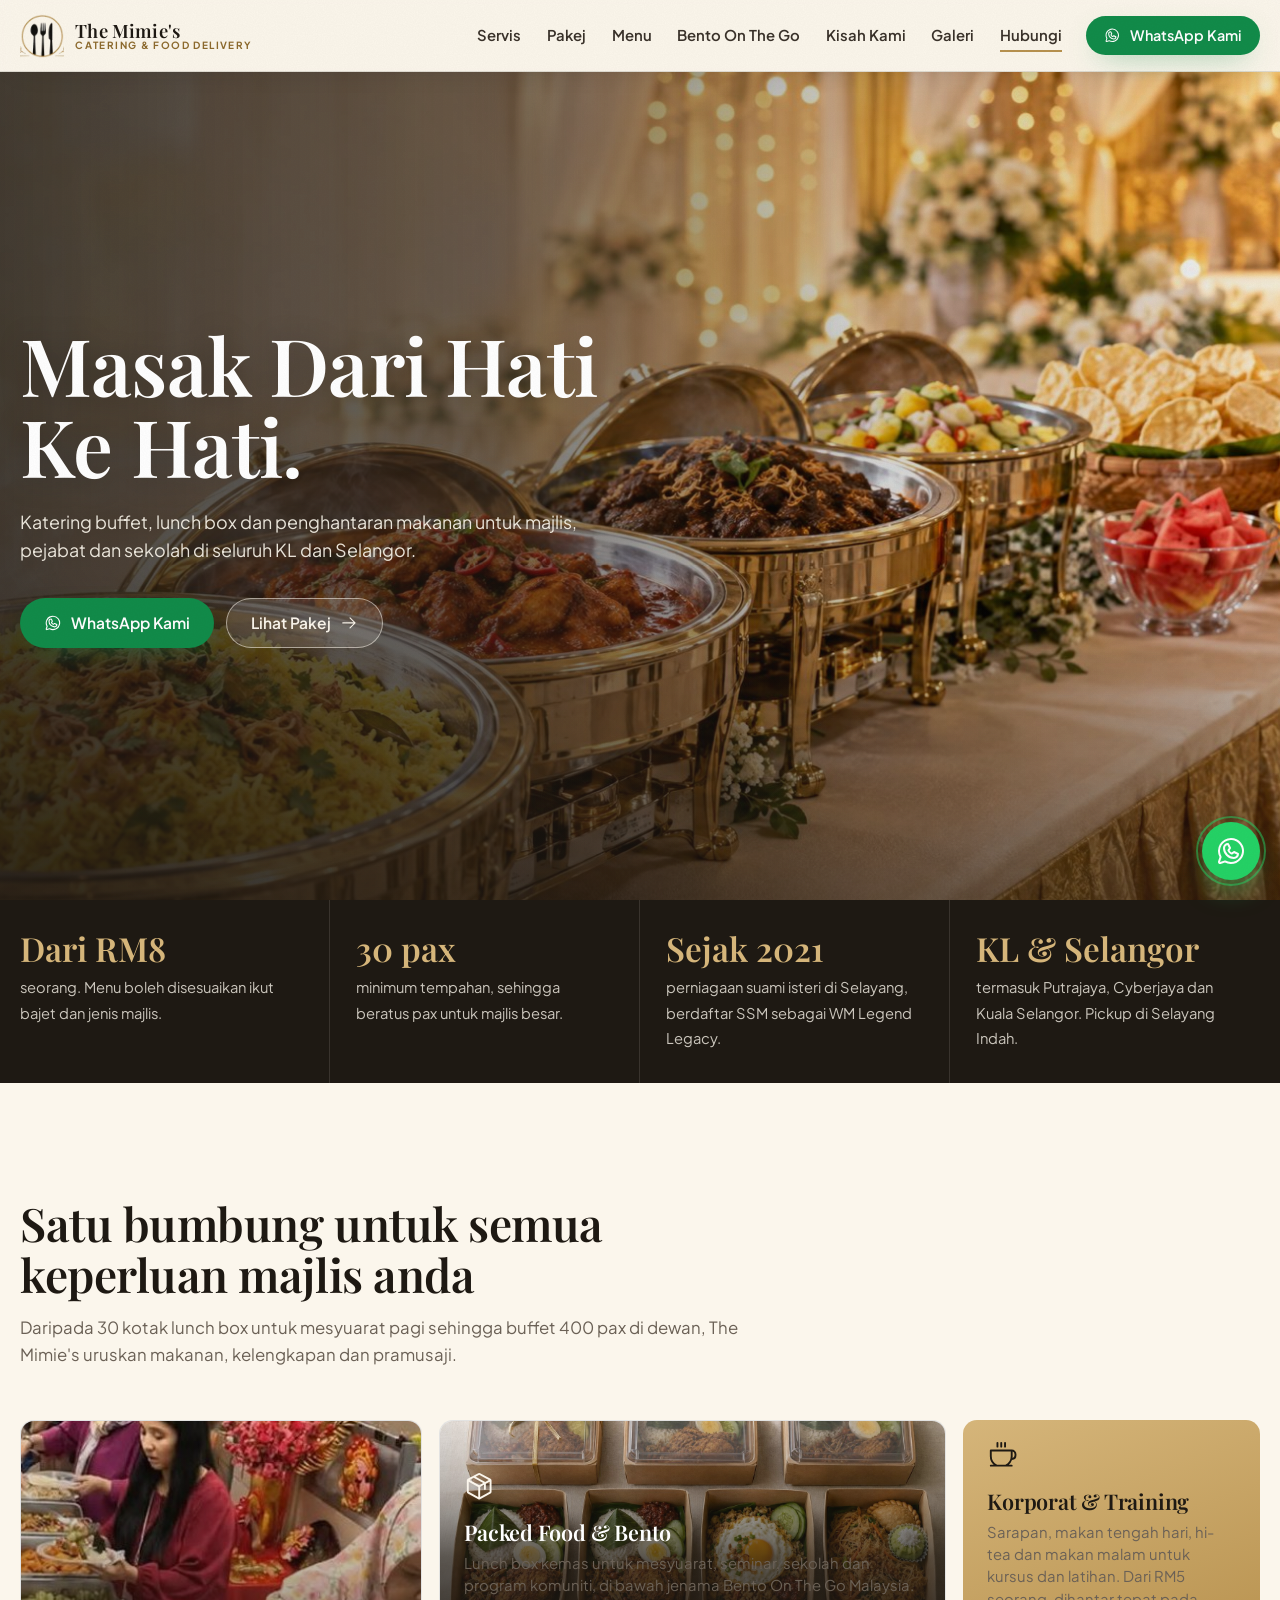
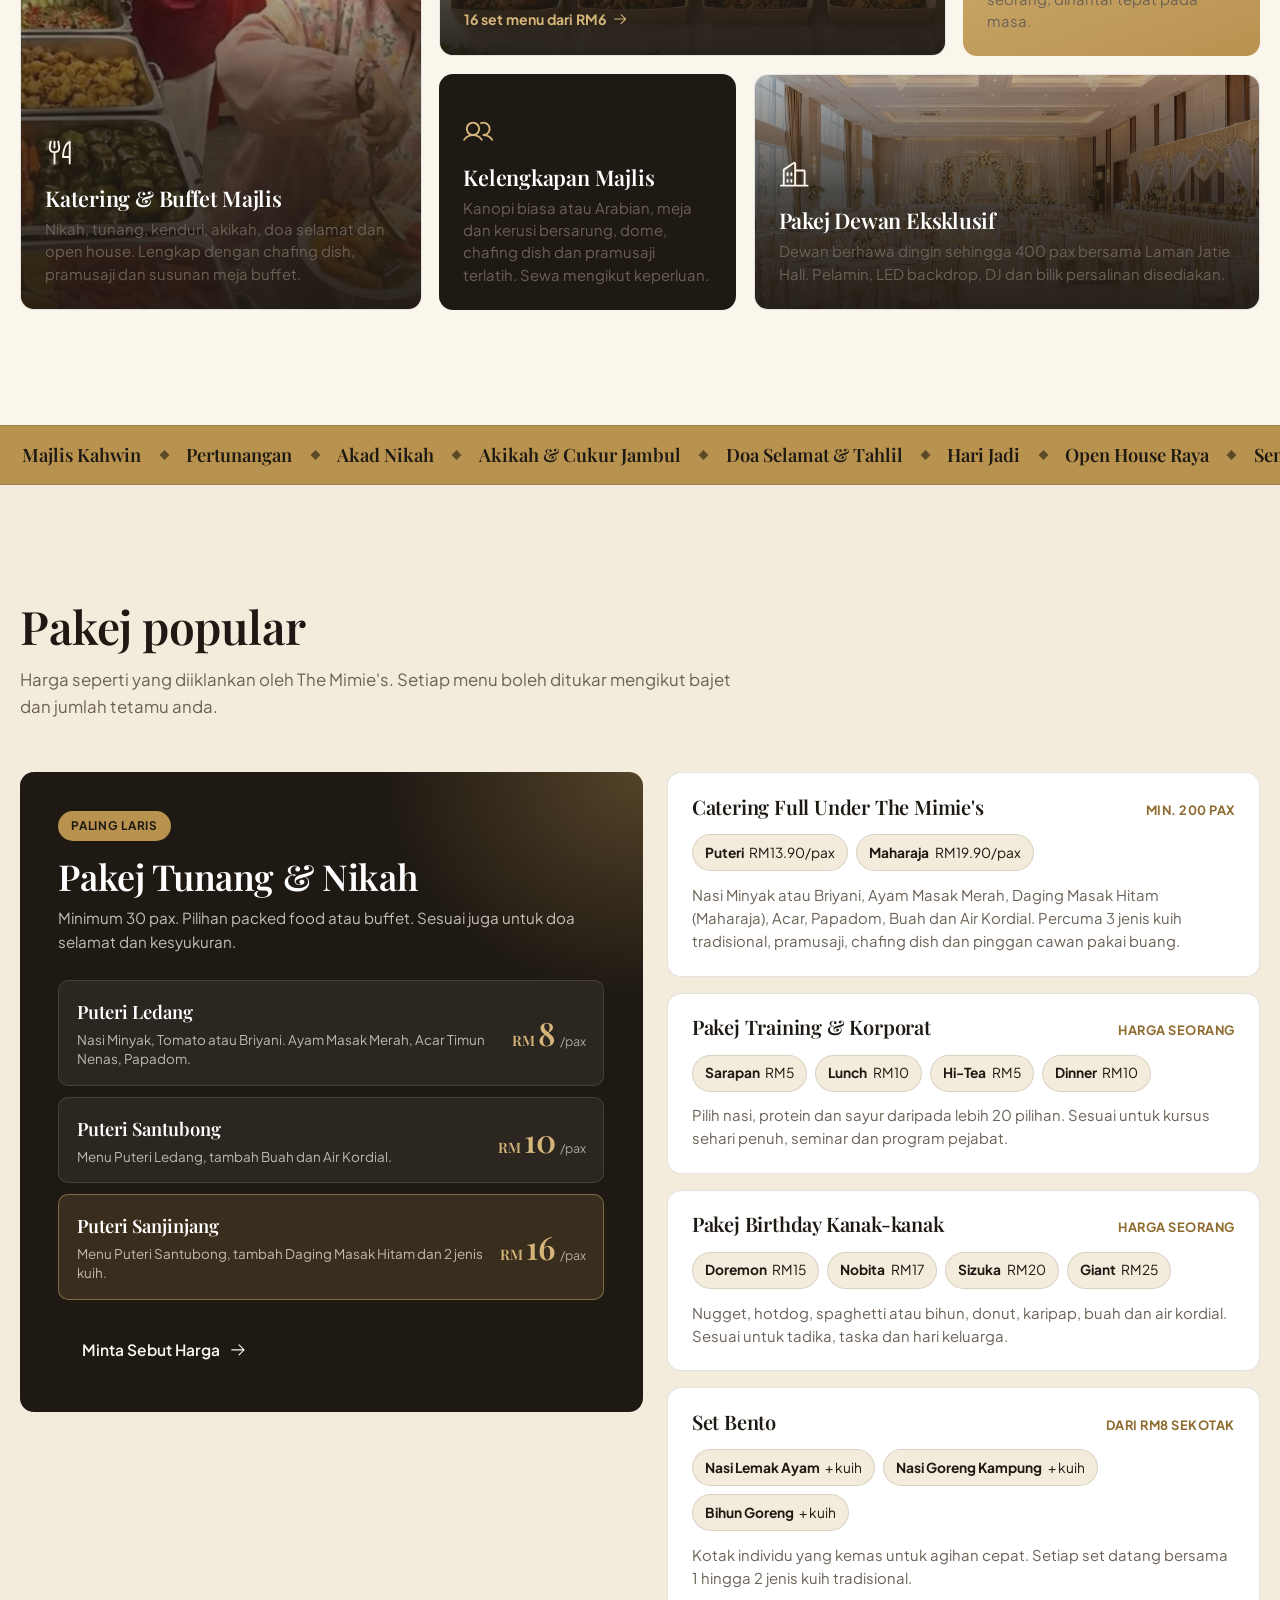
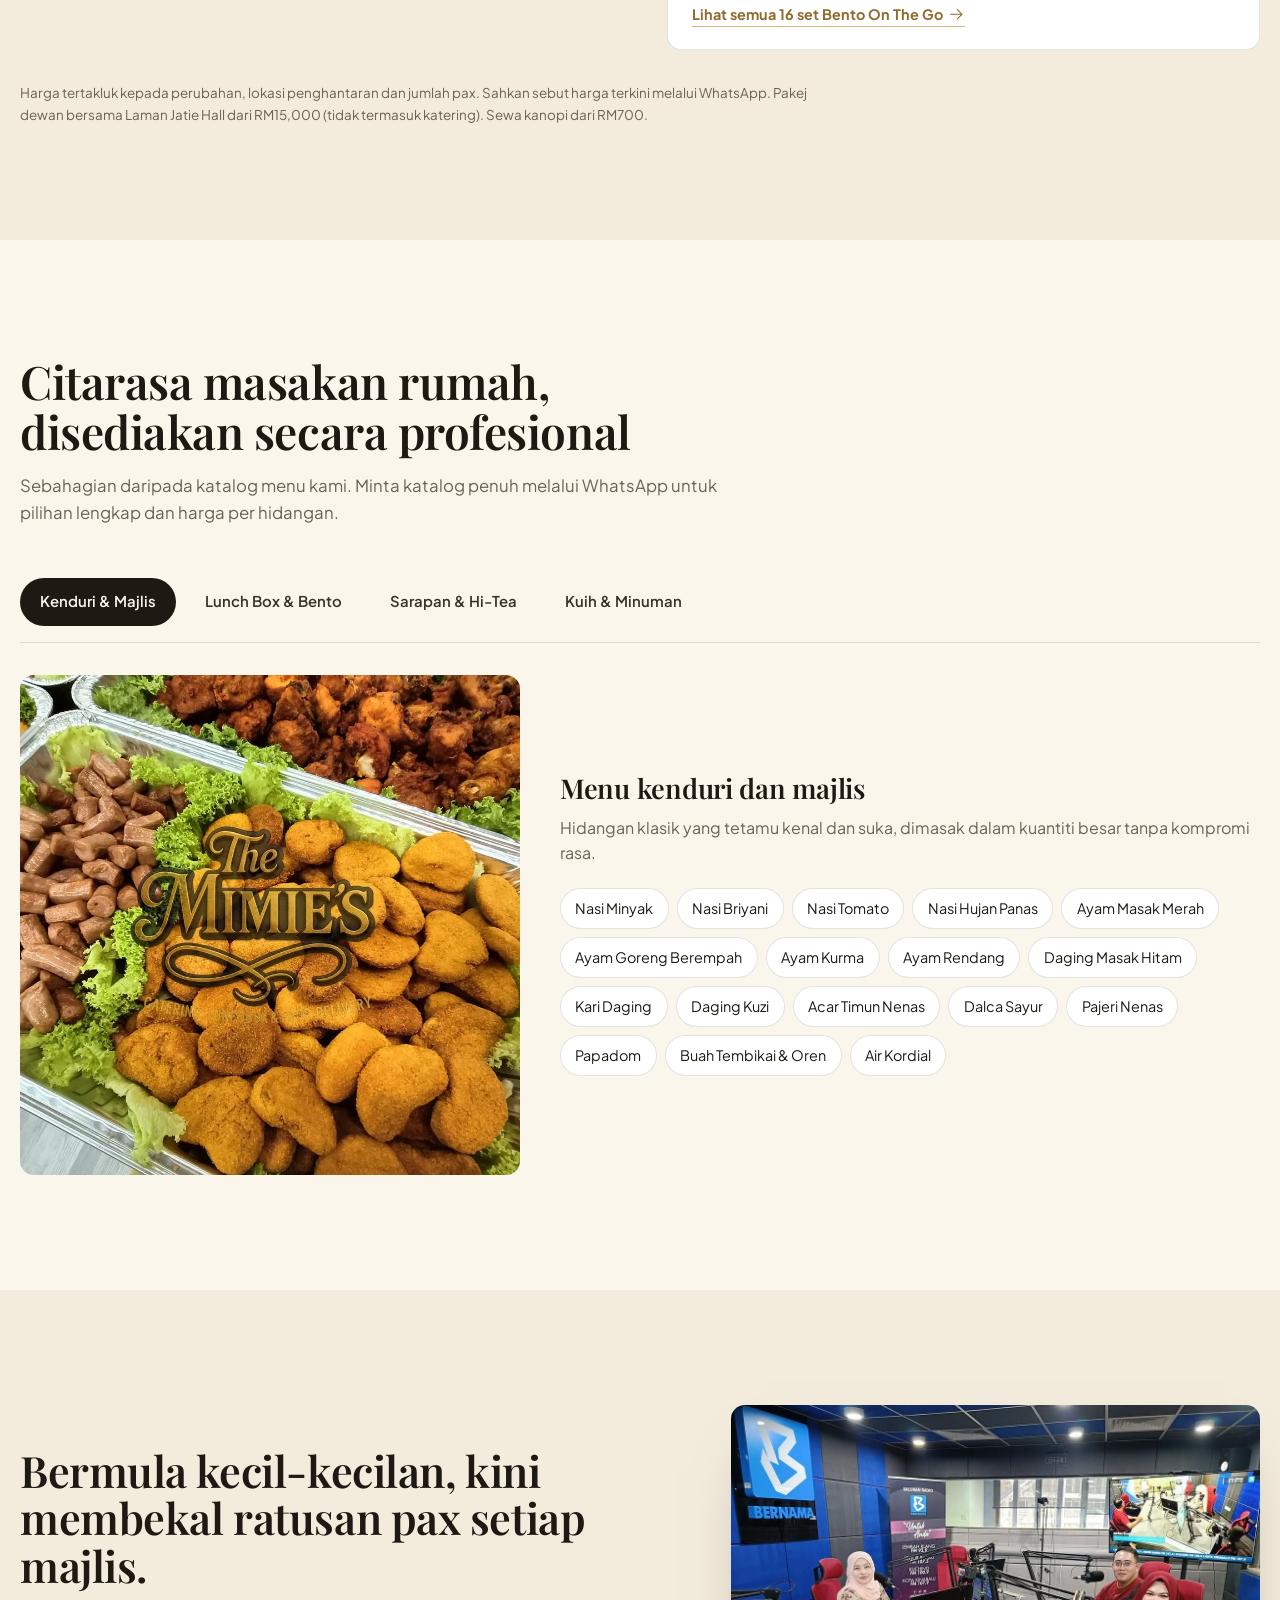
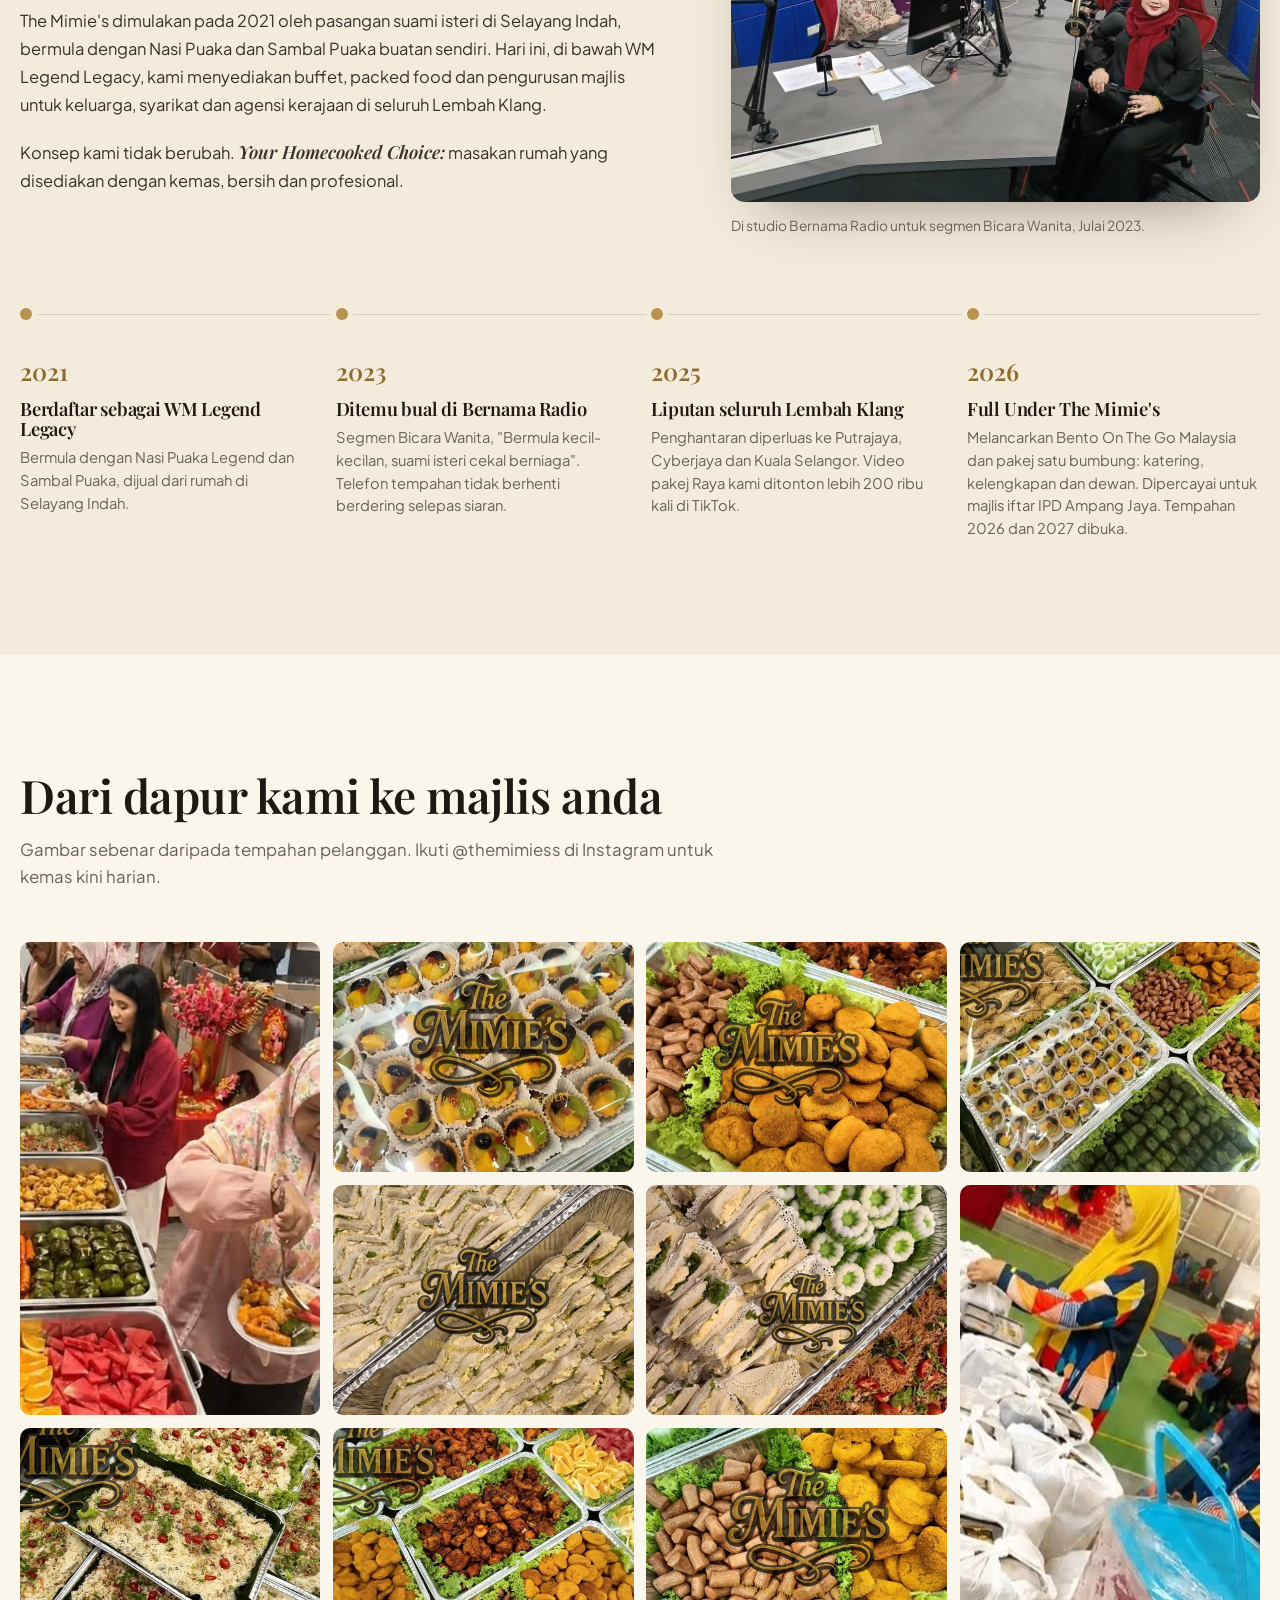
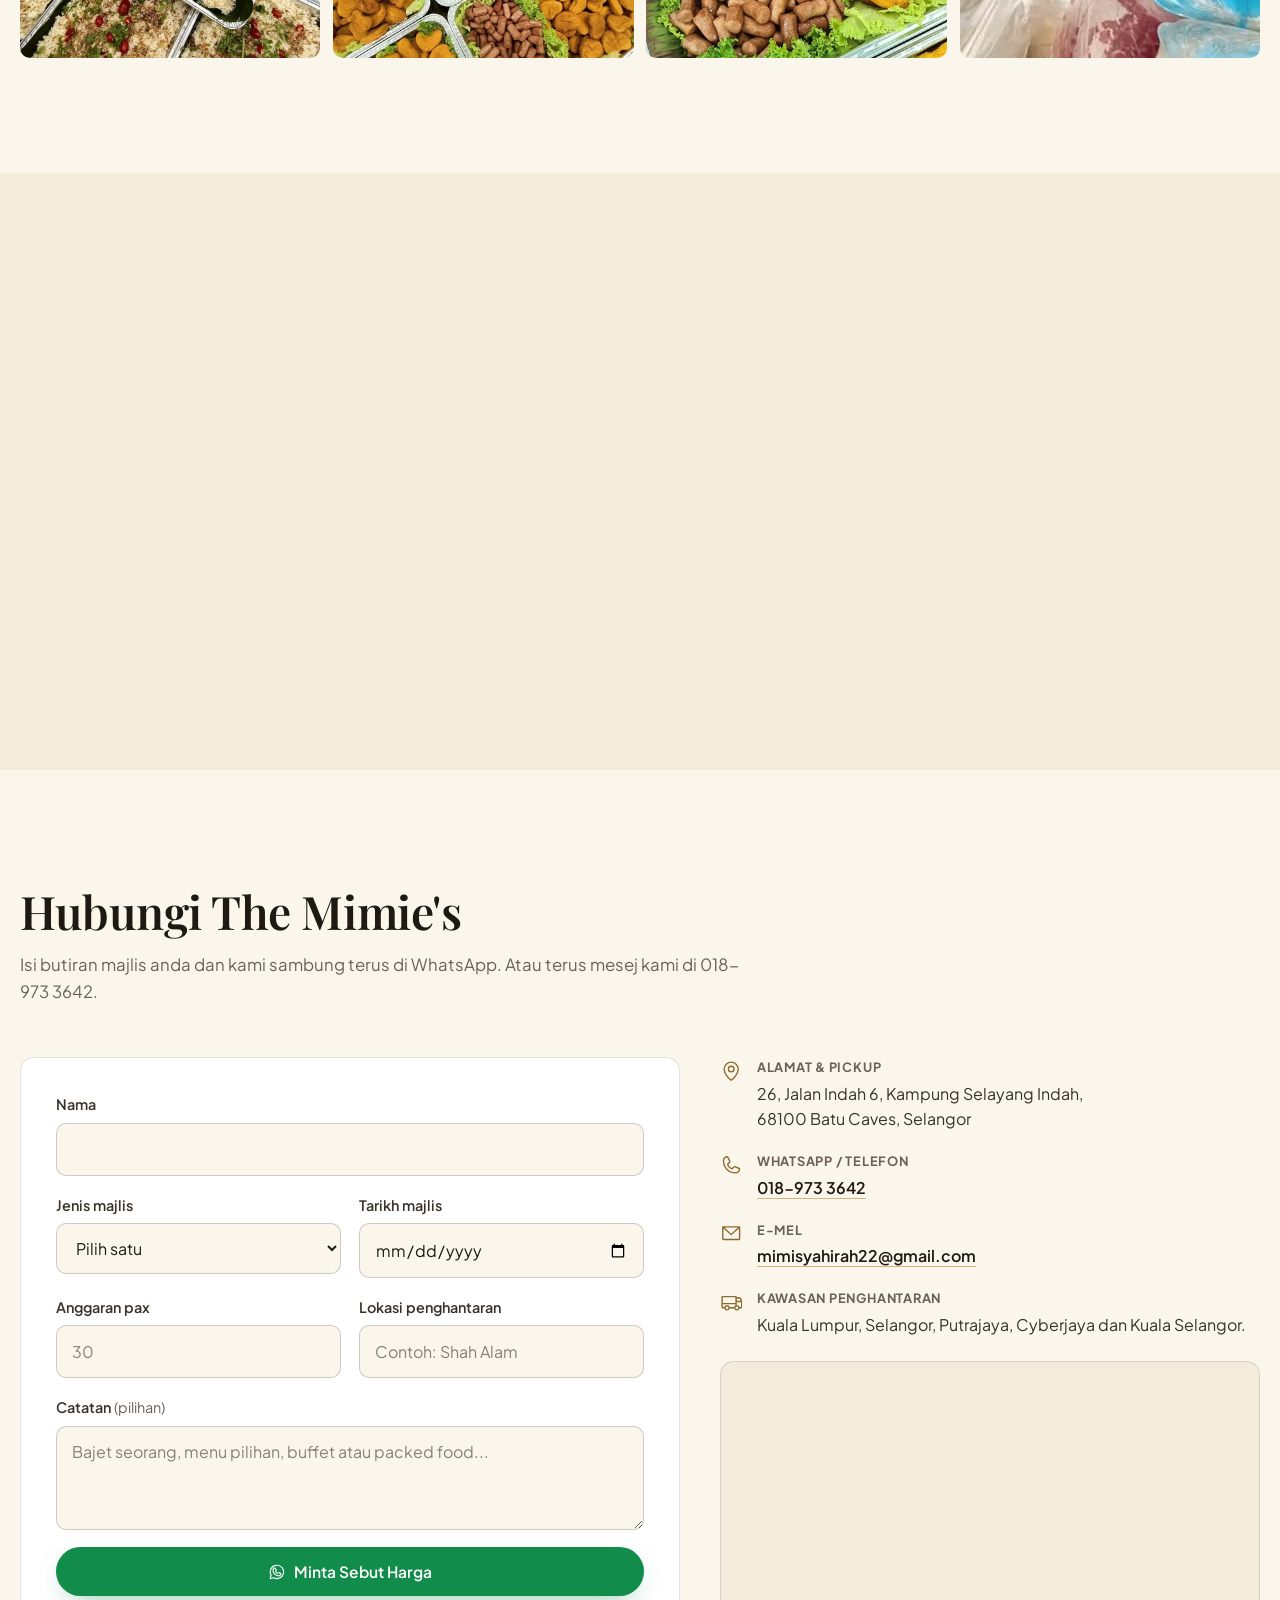
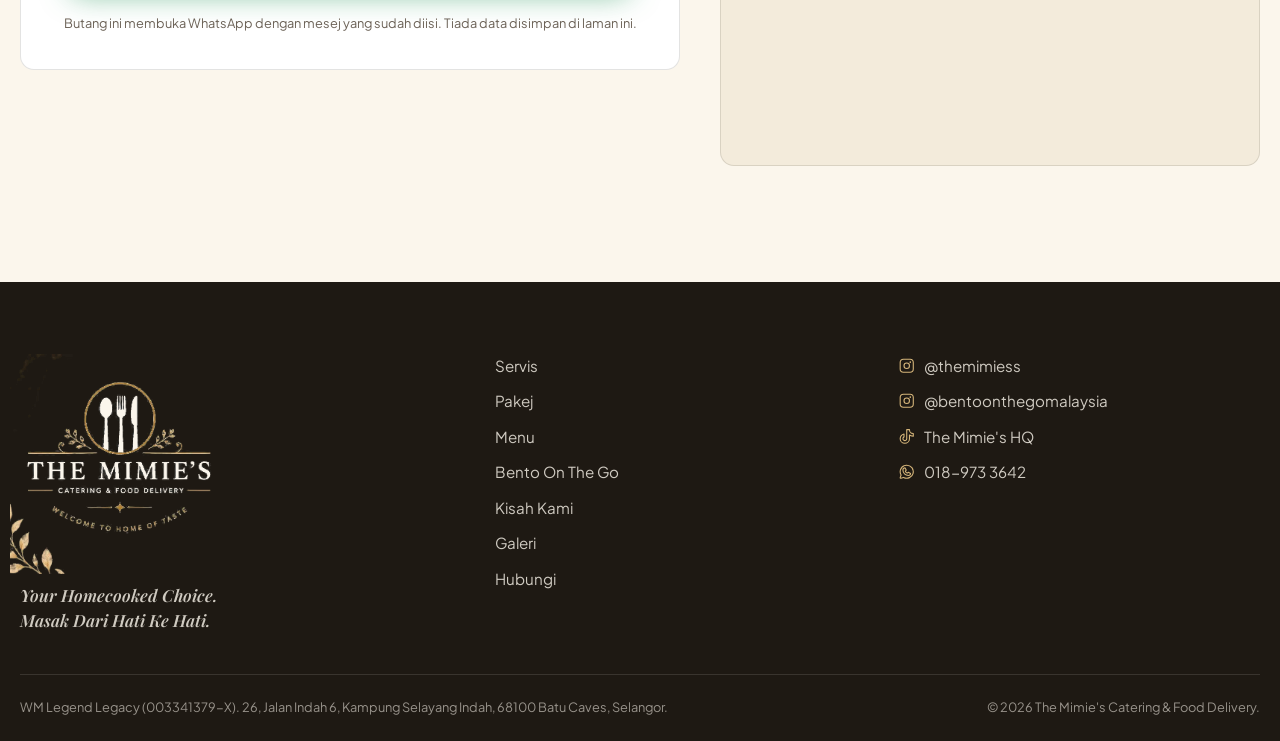
==== commit 6468551b: "Add files via upload" ====
--- a/index.html
+++ b/index.html
@@ -58,7 +58,7 @@
 </head>
 <body>
 
-<svg xmlns="http://www.w3.org/2000/svg" style="display:none" aria-hidden="true"><symbol id="i-arrow-right" viewBox="0 0 256 256"><path d="M221.66,133.66l-72,72a8,8,0,0,1-11.32-11.32L196.69,136H40a8,8,0,0,1,0-16H196.69L138.34,61.66a8,8,0,0,1,11.32-11.32l72,72A8,8,0,0,1,221.66,133.66Z"/></symbol><symbol id="i-arrow-up-right" viewBox="0 0 256 256"><path d="M200,64V168a8,8,0,0,1-16,0V83.31L69.66,197.66a8,8,0,0,1-11.32-11.32L172.69,72H88a8,8,0,0,1,0-16H192A8,8,0,0,1,200,64Z"/></symbol><symbol id="i-buildings" viewBox="0 0 256 256"><path d="M240,208H224V96a16,16,0,0,0-16-16H144V32a16,16,0,0,0-24.88-13.32L39.12,72A16,16,0,0,0,32,85.34V208H16a8,8,0,0,0,0,16H240a8,8,0,0,0,0-16ZM208,96V208H144V96ZM48,85.34,128,32V208H48ZM112,112v16a8,8,0,0,1-16,0V112a8,8,0,1,1,16,0Zm-32,0v16a8,8,0,0,1-16,0V112a8,8,0,1,1,16,0Zm0,56v16a8,8,0,0,1-16,0V168a8,8,0,0,1,16,0Zm32,0v16a8,8,0,0,1-16,0V168a8,8,0,0,1,16,0Z"/></symbol><symbol id="i-cake" viewBox="0 0 256 256"><path d="M232,112a24,24,0,0,0-24-24H136V79a32.06,32.06,0,0,0,24-31c0-28-26.44-45.91-27.56-46.66a8,8,0,0,0-8.88,0C122.44,2.09,96,20,96,48a32.06,32.06,0,0,0,24,31v9H48a24,24,0,0,0-24,24v23.33a40.84,40.84,0,0,0,8,24.24V200a24,24,0,0,0,24,24H200a24,24,0,0,0,24-24V159.57a40.84,40.84,0,0,0,8-24.24ZM112,48c0-13.57,10-24.46,16-29.79,6,5.33,16,16.22,16,29.79a16,16,0,0,1-32,0ZM40,112a8,8,0,0,1,8-8H208a8,8,0,0,1,8,8v23.33c0,13.25-10.46,24.31-23.32,24.66A24,24,0,0,1,168,136a8,8,0,0,0-16,0,24,24,0,0,1-48,0,8,8,0,0,0-16,0,24,24,0,0,1-24.68,24C50.46,159.64,40,148.58,40,135.33Zm160,96H56a8,8,0,0,1-8-8V172.56A38.77,38.77,0,0,0,62.88,176a39.69,39.69,0,0,0,29-11.31A40.36,40.36,0,0,0,96,160a40,40,0,0,0,64,0,40.36,40.36,0,0,0,4.13,4.67A39.67,39.67,0,0,0,192,176c.38,0,.76,0,1.14,0A38.77,38.77,0,0,0,208,172.56V200A8,8,0,0,1,200,208Z"/></symbol><symbol id="i-calendar-blank" viewBox="0 0 256 256"><path d="M208,32H184V24a8,8,0,0,0-16,0v8H88V24a8,8,0,0,0-16,0v8H48A16,16,0,0,0,32,48V208a16,16,0,0,0,16,16H208a16,16,0,0,0,16-16V48A16,16,0,0,0,208,32ZM72,48v8a8,8,0,0,0,16,0V48h80v8a8,8,0,0,0,16,0V48h24V80H48V48ZM208,208H48V96H208V208Z"/></symbol><symbol id="i-caret-left" viewBox="0 0 256 256"><path d="M165.66,202.34a8,8,0,0,1-11.32,11.32l-80-80a8,8,0,0,1,0-11.32l80-80a8,8,0,0,1,11.32,11.32L91.31,128Z"/></symbol><symbol id="i-caret-right" viewBox="0 0 256 256"><path d="M181.66,133.66l-80,80a8,8,0,0,1-11.32-11.32L164.69,128,90.34,53.66a8,8,0,0,1,11.32-11.32l80,80A8,8,0,0,1,181.66,133.66Z"/></symbol><symbol id="i-chat-circle-text" viewBox="0 0 256 256"><path d="M168,112a8,8,0,0,1-8,8H96a8,8,0,0,1,0-16h64A8,8,0,0,1,168,112Zm-8,24H96a8,8,0,0,0,0,16h64a8,8,0,0,0,0-16Zm72-8A104,104,0,0,1,79.12,219.82L45.07,231.17a16,16,0,0,1-20.24-20.24l11.35-34.05A104,104,0,1,1,232,128Zm-16,0A88,88,0,1,0,51.81,172.06a8,8,0,0,1,.66,6.54L40,216,77.4,203.53a7.85,7.85,0,0,1,2.53-.42,8,8,0,0,1,4,1.08A88,88,0,0,0,216,128Z"/></symbol><symbol id="i-check" viewBox="0 0 256 256"><path d="M229.66,77.66l-128,128a8,8,0,0,1-11.32,0l-56-56a8,8,0,0,1,11.32-11.32L96,188.69,218.34,66.34a8,8,0,0,1,11.32,11.32Z"/></symbol><symbol id="i-coffee" viewBox="0 0 256 256"><path d="M80,56V24a8,8,0,0,1,16,0V56a8,8,0,0,1-16,0Zm40,8a8,8,0,0,0,8-8V24a8,8,0,0,0-16,0V56A8,8,0,0,0,120,64Zm32,0a8,8,0,0,0,8-8V24a8,8,0,0,0-16,0V56A8,8,0,0,0,152,64Zm96,56v8a40,40,0,0,1-37.51,39.91,96.59,96.59,0,0,1-27,40.09H208a8,8,0,0,1,0,16H32a8,8,0,0,1,0-16H56.54A96.3,96.3,0,0,1,24,136V88a8,8,0,0,1,8-8H208A40,40,0,0,1,248,120ZM200,96H40v40a80.27,80.27,0,0,0,45.12,72h69.76A80.27,80.27,0,0,0,200,136Zm32,24a24,24,0,0,0-16-22.62V136a95.78,95.78,0,0,1-1.2,15A24,24,0,0,0,232,128Z"/></symbol><symbol id="i-envelope-simple" viewBox="0 0 256 256"><path d="M224,48H32a8,8,0,0,0-8,8V192a16,16,0,0,0,16,16H216a16,16,0,0,0,16-16V56A8,8,0,0,0,224,48ZM203.43,64,128,133.15,52.57,64ZM216,192H40V74.19l82.59,75.71a8,8,0,0,0,10.82,0L216,74.19V192Z"/></symbol><symbol id="i-fork-knife" viewBox="0 0 256 256"><path d="M72,88V40a8,8,0,0,1,16,0V88a8,8,0,0,1-16,0ZM216,40V224a8,8,0,0,1-16,0V176H152a8,8,0,0,1-8-8,268.75,268.75,0,0,1,7.22-56.88c9.78-40.49,28.32-67.63,53.63-78.47A8,8,0,0,1,216,40ZM200,53.9c-32.17,24.57-38.47,84.42-39.7,106.1H200ZM119.89,38.69a8,8,0,1,0-15.78,2.63L112,88.63a32,32,0,0,1-64,0l7.88-47.31a8,8,0,1,0-15.78-2.63l-8,48A8.17,8.17,0,0,0,32,88a48.07,48.07,0,0,0,40,47.32V224a8,8,0,0,0,16,0V135.32A48.07,48.07,0,0,0,128,88a8.17,8.17,0,0,0-.11-1.31Z"/></symbol><symbol id="i-instagram-logo" viewBox="0 0 256 256"><path d="M128,80a48,48,0,1,0,48,48A48.05,48.05,0,0,0,128,80Zm0,80a32,32,0,1,1,32-32A32,32,0,0,1,128,160ZM176,24H80A56.06,56.06,0,0,0,24,80v96a56.06,56.06,0,0,0,56,56h96a56.06,56.06,0,0,0,56-56V80A56.06,56.06,0,0,0,176,24Zm40,152a40,40,0,0,1-40,40H80a40,40,0,0,1-40-40V80A40,40,0,0,1,80,40h96a40,40,0,0,1,40,40ZM192,76a12,12,0,1,1-12-12A12,12,0,0,1,192,76Z"/></symbol><symbol id="i-list" viewBox="0 0 256 256"><path d="M224,128a8,8,0,0,1-8,8H40a8,8,0,0,1,0-16H216A8,8,0,0,1,224,128ZM40,72H216a8,8,0,0,0,0-16H40a8,8,0,0,0,0,16ZM216,184H40a8,8,0,0,0,0,16H216a8,8,0,0,0,0-16Z"/></symbol><symbol id="i-map-pin" viewBox="0 0 256 256"><path d="M128,64a40,40,0,1,0,40,40A40,40,0,0,0,128,64Zm0,64a24,24,0,1,1,24-24A24,24,0,0,1,128,128Zm0-112a88.1,88.1,0,0,0-88,88c0,31.4,14.51,64.68,42,96.25a254.19,254.19,0,0,0,41.45,38.3,8,8,0,0,0,9.18,0A254.19,254.19,0,0,0,174,200.25c27.45-31.57,42-64.85,42-96.25A88.1,88.1,0,0,0,128,16Zm0,206c-16.53-13-72-60.75-72-118a72,72,0,0,1,144,0C200,161.23,144.53,209,128,222Z"/></symbol><symbol id="i-microphone-stage" viewBox="0 0 256 256"><path d="M168,16A72.07,72.07,0,0,0,96,88a73.29,73.29,0,0,0,.63,9.42L27.12,192.22A15.93,15.93,0,0,0,28.71,213L43,227.29a15.93,15.93,0,0,0,20.78,1.59l94.81-69.53A73.29,73.29,0,0,0,168,160a72,72,0,1,0,0-144Zm56,72a55.72,55.72,0,0,1-11.16,33.52L134.49,43.16A56,56,0,0,1,224,88ZM54.32,216,40,201.68,102.14,117A72.37,72.37,0,0,0,139,153.86ZM112,88a55.67,55.67,0,0,1,11.16-33.51l78.34,78.34A56,56,0,0,1,112,88Zm-2.35,58.34a8,8,0,0,1,0,11.31l-8,8a8,8,0,1,1-11.31-11.31l8-8A8,8,0,0,1,109.67,146.33Z"/></symbol><symbol id="i-package" viewBox="0 0 256 256"><path d="M223.68,66.15,135.68,18a15.88,15.88,0,0,0-15.36,0l-88,48.17a16,16,0,0,0-8.32,14v95.64a16,16,0,0,0,8.32,14l88,48.17a15.88,15.88,0,0,0,15.36,0l88-48.17a16,16,0,0,0,8.32-14V80.18A16,16,0,0,0,223.68,66.15ZM128,32l80.34,44-29.77,16.3-80.35-44ZM128,120,47.66,76l33.9-18.56,80.34,44ZM40,90l80,43.78v85.79L40,175.82Zm176,85.78h0l-80,43.79V133.82l32-17.51V152a8,8,0,0,0,16,0V107.55L216,90v85.77Z"/></symbol><symbol id="i-phone" viewBox="0 0 256 256"><path d="M222.37,158.46l-47.11-21.11-.13-.06a16,16,0,0,0-15.17,1.4,8.12,8.12,0,0,0-.75.56L134.87,160c-15.42-7.49-31.34-23.29-38.83-38.51l20.78-24.71c.2-.25.39-.5.57-.77a16,16,0,0,0,1.32-15.06l0-.12L97.54,33.64a16,16,0,0,0-16.62-9.52A56.26,56.26,0,0,0,32,80c0,79.4,64.6,144,144,144a56.26,56.26,0,0,0,55.88-48.92A16,16,0,0,0,222.37,158.46ZM176,208A128.14,128.14,0,0,1,48,80,40.2,40.2,0,0,1,82.87,40a.61.61,0,0,0,0,.12l21,47L83.2,111.86a6.13,6.13,0,0,0-.57.77,16,16,0,0,0-1,15.7c9.06,18.53,27.73,37.06,46.46,46.11a16,16,0,0,0,15.75-1.14,8.44,8.44,0,0,0,.74-.56L168.89,152l47,21.05h0s.08,0,.11,0A40.21,40.21,0,0,1,176,208Z"/></symbol><symbol id="i-star-four" viewBox="0 0 256 256"><path d="M229.5,113,166.06,89.94,143,26.5a16,16,0,0,0-30,0L89.94,89.94,26.5,113a16,16,0,0,0,0,30l63.44,23.07L113,229.5a16,16,0,0,0,30,0l23.07-63.44L229.5,143a16,16,0,0,0,0-30ZM157.08,152.3a8,8,0,0,0-4.78,4.78L128,223.9l-24.3-66.82a8,8,0,0,0-4.78-4.78L32.1,128l66.82-24.3a8,8,0,0,0,4.78-4.78L128,32.1l24.3,66.82a8,8,0,0,0,4.78,4.78L223.9,128Z"/></symbol><symbol id="i-tiktok-logo" viewBox="0 0 256 256"><path d="M224,72a48.05,48.05,0,0,1-48-48,8,8,0,0,0-8-8H128a8,8,0,0,0-8,8V156a20,20,0,1,1-28.57-18.08A8,8,0,0,0,96,130.69V88a8,8,0,0,0-9.4-7.88C50.91,86.48,24,119.1,24,156a76,76,0,0,0,152,0V116.29A103.25,103.25,0,0,0,224,128a8,8,0,0,0,8-8V80A8,8,0,0,0,224,72Zm-8,39.64a87.19,87.19,0,0,1-43.33-16.15A8,8,0,0,0,160,102v54a60,60,0,0,1-120,0c0-25.9,16.64-49.13,40-57.6v27.67A36,36,0,1,0,136,156V32h24.5A64.14,64.14,0,0,0,216,87.5Z"/></symbol><symbol id="i-truck" viewBox="0 0 256 256"><path d="M255.42,117l-14-35A15.93,15.93,0,0,0,226.58,72H192V64a8,8,0,0,0-8-8H32A16,16,0,0,0,16,72V184a16,16,0,0,0,16,16H49a32,32,0,0,0,62,0h50a32,32,0,0,0,62,0h17a16,16,0,0,0,16-16V120A7.94,7.94,0,0,0,255.42,117ZM192,88h34.58l9.6,24H192ZM32,72H176v64H32ZM80,208a16,16,0,1,1,16-16A16,16,0,0,1,80,208Zm81-24H111a32,32,0,0,0-62,0H32V152H176v12.31A32.11,32.11,0,0,0,161,184Zm31,24a16,16,0,1,1,16-16A16,16,0,0,1,192,208Zm48-24H223a32.06,32.06,0,0,0-31-24V128h48Z"/></symbol><symbol id="i-users" viewBox="0 0 256 256"><path d="M117.25,157.92a60,60,0,1,0-66.5,0A95.83,95.83,0,0,0,3.53,195.63a8,8,0,1,0,13.4,8.74,80,80,0,0,1,134.14,0,8,8,0,0,0,13.4-8.74A95.83,95.83,0,0,0,117.25,157.92ZM40,108a44,44,0,1,1,44,44A44.05,44.05,0,0,1,40,108Zm210.14,98.7a8,8,0,0,1-11.07-2.33A79.83,79.83,0,0,0,172,168a8,8,0,0,1,0-16,44,44,0,1,0-16.34-84.87,8,8,0,1,1-5.94-14.85,60,60,0,0,1,55.53,105.64,95.83,95.83,0,0,1,47.22,37.71A8,8,0,0,1,250.14,206.7Z"/></symbol><symbol id="i-whatsapp-logo" viewBox="0 0 256 256"><path d="M187.58,144.84l-32-16a8,8,0,0,0-8,.5l-14.69,9.8a40.55,40.55,0,0,1-16-16l9.8-14.69a8,8,0,0,0,.5-8l-16-32A8,8,0,0,0,104,64a40,40,0,0,0-40,40,88.1,88.1,0,0,0,88,88,40,40,0,0,0,40-40A8,8,0,0,0,187.58,144.84ZM152,176a72.08,72.08,0,0,1-72-72A24,24,0,0,1,99.29,80.46l11.48,23L101,118a8,8,0,0,0-.73,7.51,56.47,56.47,0,0,0,30.15,30.15A8,8,0,0,0,138,155l14.61-9.74,23,11.48A24,24,0,0,1,152,176ZM128,24A104,104,0,0,0,36.18,176.88L24.83,210.93a16,16,0,0,0,20.24,20.24l34.05-11.35A104,104,0,1,0,128,24Zm0,192a87.87,87.87,0,0,1-44.06-11.81,8,8,0,0,0-6.54-.67L40,216,52.47,178.6a8,8,0,0,0-.66-6.54A88,88,0,1,1,128,216Z"/></symbol><symbol id="i-x" viewBox="0 0 256 256"><path d="M205.66,194.34a8,8,0,0,1-11.32,11.32L128,139.31,61.66,205.66a8,8,0,0,1-11.32-11.32L116.69,128,50.34,61.66A8,8,0,0,1,61.66,50.34L128,116.69l66.34-66.35a8,8,0,0,1,11.32,11.32L139.31,128Z"/></symbol></svg>
+<svg xmlns="http://www.w3.org/2000/svg" style="display:none" aria-hidden="true"><symbol id="i-arrow-right" viewBox="0 0 256 256"><path d="M221.66,133.66l-72,72a8,8,0,0,1-11.32-11.32L196.69,136H40a8,8,0,0,1,0-16H196.69L138.34,61.66a8,8,0,0,1,11.32-11.32l72,72A8,8,0,0,1,221.66,133.66Z"/></symbol><symbol id="i-arrow-up-right" viewBox="0 0 256 256"><path d="M200,64V168a8,8,0,0,1-16,0V83.31L69.66,197.66a8,8,0,0,1-11.32-11.32L172.69,72H88a8,8,0,0,1,0-16H192A8,8,0,0,1,200,64Z"/></symbol><symbol id="i-baby" viewBox="0 0 256 256"><path d="M92,140a12,12,0,1,1,12-12A12,12,0,0,1,92,140Zm72-24a12,12,0,1,0,12,12A12,12,0,0,0,164,116Zm-12.27,45.23a45,45,0,0,1-47.46,0,8,8,0,0,0-8.54,13.54,61,61,0,0,0,64.54,0,8,8,0,0,0-8.54-13.54ZM232,128A104,104,0,1,1,128,24,104.11,104.11,0,0,1,232,128Zm-16,0a88.11,88.11,0,0,0-84.09-87.91C120.32,56.38,120,71.88,120,72a8,8,0,0,0,16,0,8,8,0,0,1,16,0,24,24,0,0,1-48,0c0-.73.13-14.3,8.46-30.63A88,88,0,1,0,216,128Z"/></symbol><symbol id="i-bank" viewBox="0 0 256 256"><path d="M24,104H48v64H32a8,8,0,0,0,0,16H224a8,8,0,0,0,0-16H208V104h24a8,8,0,0,0,4.19-14.81l-104-64a8,8,0,0,0-8.38,0l-104,64A8,8,0,0,0,24,104Zm40,0H96v64H64Zm80,0v64H112V104Zm48,64H160V104h32ZM128,41.39,203.74,88H52.26ZM248,208a8,8,0,0,1-8,8H16a8,8,0,0,1,0-16H240A8,8,0,0,1,248,208Z"/></symbol><symbol id="i-bowl-food" viewBox="0 0 256 256"><path d="M224,104h-8.37a88,88,0,0,0-175.26,0H32a8,8,0,0,0-8,8,104.35,104.35,0,0,0,56,92.28V208a16,16,0,0,0,16,16h64a16,16,0,0,0,16-16v-3.72A104.35,104.35,0,0,0,232,112,8,8,0,0,0,224,104Zm-24.46,0H148.12a71.84,71.84,0,0,1,41.27-29.57A71.45,71.45,0,0,1,199.54,104ZM173.48,56.23q2.75,2.25,5.27,4.75a87.92,87.92,0,0,0-49.15,43H100.1A72.26,72.26,0,0,1,168,56C169.83,56,171.66,56.09,173.48,56.23ZM128,40a71.87,71.87,0,0,1,19,2.57A88.36,88.36,0,0,0,83.33,104H56.46A72.08,72.08,0,0,1,128,40Zm36.66,152A8,8,0,0,0,160,199.3V208H96v-8.7A8,8,0,0,0,91.34,192a88.29,88.29,0,0,1-51-72H215.63A88.29,88.29,0,0,1,164.66,192Z"/></symbol><symbol id="i-briefcase" viewBox="0 0 256 256"><path d="M216,56H176V48a24,24,0,0,0-24-24H104A24,24,0,0,0,80,48v8H40A16,16,0,0,0,24,72V200a16,16,0,0,0,16,16H216a16,16,0,0,0,16-16V72A16,16,0,0,0,216,56ZM96,48a8,8,0,0,1,8-8h48a8,8,0,0,1,8,8v8H96ZM216,72v41.61A184,184,0,0,1,128,136a184.07,184.07,0,0,1-88-22.38V72Zm0,128H40V131.64A200.19,200.19,0,0,0,128,152a200.25,200.25,0,0,0,88-20.37V200ZM104,112a8,8,0,0,1,8-8h32a8,8,0,0,1,0,16H112A8,8,0,0,1,104,112Z"/></symbol><symbol id="i-buildings" viewBox="0 0 256 256"><path d="M240,208H224V96a16,16,0,0,0-16-16H144V32a16,16,0,0,0-24.88-13.32L39.12,72A16,16,0,0,0,32,85.34V208H16a8,8,0,0,0,0,16H240a8,8,0,0,0,0-16ZM208,96V208H144V96ZM48,85.34,128,32V208H48ZM112,112v16a8,8,0,0,1-16,0V112a8,8,0,1,1,16,0Zm-32,0v16a8,8,0,0,1-16,0V112a8,8,0,1,1,16,0Zm0,56v16a8,8,0,0,1-16,0V168a8,8,0,0,1,16,0Zm32,0v16a8,8,0,0,1-16,0V168a8,8,0,0,1,16,0Z"/></symbol><symbol id="i-cake" viewBox="0 0 256 256"><path d="M232,112a24,24,0,0,0-24-24H136V79a32.06,32.06,0,0,0,24-31c0-28-26.44-45.91-27.56-46.66a8,8,0,0,0-8.88,0C122.44,2.09,96,20,96,48a32.06,32.06,0,0,0,24,31v9H48a24,24,0,0,0-24,24v23.33a40.84,40.84,0,0,0,8,24.24V200a24,24,0,0,0,24,24H200a24,24,0,0,0,24-24V159.57a40.84,40.84,0,0,0,8-24.24ZM112,48c0-13.57,10-24.46,16-29.79,6,5.33,16,16.22,16,29.79a16,16,0,0,1-32,0ZM40,112a8,8,0,0,1,8-8H208a8,8,0,0,1,8,8v23.33c0,13.25-10.46,24.31-23.32,24.66A24,24,0,0,1,168,136a8,8,0,0,0-16,0,24,24,0,0,1-48,0,8,8,0,0,0-16,0,24,24,0,0,1-24.68,24C50.46,159.64,40,148.58,40,135.33Zm160,96H56a8,8,0,0,1-8-8V172.56A38.77,38.77,0,0,0,62.88,176a39.69,39.69,0,0,0,29-11.31A40.36,40.36,0,0,0,96,160a40,40,0,0,0,64,0,40.36,40.36,0,0,0,4.13,4.67A39.67,39.67,0,0,0,192,176c.38,0,.76,0,1.14,0A38.77,38.77,0,0,0,208,172.56V200A8,8,0,0,1,200,208Z"/></symbol><symbol id="i-calendar-blank" viewBox="0 0 256 256"><path d="M208,32H184V24a8,8,0,0,0-16,0v8H88V24a8,8,0,0,0-16,0v8H48A16,16,0,0,0,32,48V208a16,16,0,0,0,16,16H208a16,16,0,0,0,16-16V48A16,16,0,0,0,208,32ZM72,48v8a8,8,0,0,0,16,0V48h80v8a8,8,0,0,0,16,0V48h24V80H48V48ZM208,208H48V96H208V208Z"/></symbol><symbol id="i-caret-left" viewBox="0 0 256 256"><path d="M165.66,202.34a8,8,0,0,1-11.32,11.32l-80-80a8,8,0,0,1,0-11.32l80-80a8,8,0,0,1,11.32,11.32L91.31,128Z"/></symbol><symbol id="i-caret-right" viewBox="0 0 256 256"><path d="M181.66,133.66l-80,80a8,8,0,0,1-11.32-11.32L164.69,128,90.34,53.66a8,8,0,0,1,11.32-11.32l80,80A8,8,0,0,1,181.66,133.66Z"/></symbol><symbol id="i-chalkboard-teacher" viewBox="0 0 256 256"><path d="M216,40H40A16,16,0,0,0,24,56V200a16,16,0,0,0,16,16H53.39a8,8,0,0,0,7.23-4.57,48,48,0,0,1,86.76,0,8,8,0,0,0,7.23,4.57H216a16,16,0,0,0,16-16V56A16,16,0,0,0,216,40ZM80,144a24,24,0,1,1,24,24A24,24,0,0,1,80,144Zm136,56H159.43a64.39,64.39,0,0,0-28.83-26.16,40,40,0,1,0-53.2,0A64.39,64.39,0,0,0,48.57,200H40V56H216ZM56,96V80a8,8,0,0,1,8-8H192a8,8,0,0,1,8,8v96a8,8,0,0,1-8,8H176a8,8,0,0,1,0-16h8V88H72v8a8,8,0,0,1-16,0Z"/></symbol><symbol id="i-chat-circle-text" viewBox="0 0 256 256"><path d="M168,112a8,8,0,0,1-8,8H96a8,8,0,0,1,0-16h64A8,8,0,0,1,168,112Zm-8,24H96a8,8,0,0,0,0,16h64a8,8,0,0,0,0-16Zm72-8A104,104,0,0,1,79.12,219.82L45.07,231.17a16,16,0,0,1-20.24-20.24l11.35-34.05A104,104,0,1,1,232,128Zm-16,0A88,88,0,1,0,51.81,172.06a8,8,0,0,1,.66,6.54L40,216,77.4,203.53a7.85,7.85,0,0,1,2.53-.42,8,8,0,0,1,4,1.08A88,88,0,0,0,216,128Z"/></symbol><symbol id="i-check" viewBox="0 0 256 256"><path d="M229.66,77.66l-128,128a8,8,0,0,1-11.32,0l-56-56a8,8,0,0,1,11.32-11.32L96,188.69,218.34,66.34a8,8,0,0,1,11.32,11.32Z"/></symbol><symbol id="i-clock" viewBox="0 0 256 256"><path d="M128,24A104,104,0,1,0,232,128,104.11,104.11,0,0,0,128,24Zm0,192a88,88,0,1,1,88-88A88.1,88.1,0,0,1,128,216Zm64-88a8,8,0,0,1-8,8H128a8,8,0,0,1-8-8V72a8,8,0,0,1,16,0v48h48A8,8,0,0,1,192,128Z"/></symbol><symbol id="i-coffee" viewBox="0 0 256 256"><path d="M80,56V24a8,8,0,0,1,16,0V56a8,8,0,0,1-16,0Zm40,8a8,8,0,0,0,8-8V24a8,8,0,0,0-16,0V56A8,8,0,0,0,120,64Zm32,0a8,8,0,0,0,8-8V24a8,8,0,0,0-16,0V56A8,8,0,0,0,152,64Zm96,56v8a40,40,0,0,1-37.51,39.91,96.59,96.59,0,0,1-27,40.09H208a8,8,0,0,1,0,16H32a8,8,0,0,1,0-16H56.54A96.3,96.3,0,0,1,24,136V88a8,8,0,0,1,8-8H208A40,40,0,0,1,248,120ZM200,96H40v40a80.27,80.27,0,0,0,45.12,72h69.76A80.27,80.27,0,0,0,200,136Zm32,24a24,24,0,0,0-16-22.62V136a95.78,95.78,0,0,1-1.2,15A24,24,0,0,0,232,128Z"/></symbol><symbol id="i-confetti" viewBox="0 0 256 256"><path d="M111.49,52.63a15.8,15.8,0,0,0-26,5.77L33,202.78A15.83,15.83,0,0,0,47.76,224a16,16,0,0,0,5.46-1l144.37-52.5a15.8,15.8,0,0,0,5.78-26Zm-8.33,135.21-35-35,13.16-36.21,58.05,58.05Zm-55,20,14-38.41,24.45,24.45ZM156,168.64,87.36,100l13-35.87,91.43,91.43ZM160,72a37.8,37.8,0,0,1,3.84-15.58C169.14,45.83,179.14,40,192,40c6.7,0,11-2.29,13.65-7.21A22,22,0,0,0,208,23.94,8,8,0,0,1,224,24c0,12.86-8.52,32-32,32-6.7,0-11,2.29-13.65,7.21A22,22,0,0,0,176,72.06,8,8,0,0,1,160,72ZM136,40V16a8,8,0,0,1,16,0V40a8,8,0,0,1-16,0Zm101.66,82.34a8,8,0,1,1-11.32,11.31l-16-16a8,8,0,0,1,11.32-11.32Zm4.87-42.75-24,8a8,8,0,0,1-5.06-15.18l24-8a8,8,0,0,1,5.06,15.18Z"/></symbol><symbol id="i-envelope-simple" viewBox="0 0 256 256"><path d="M224,48H32a8,8,0,0,0-8,8V192a16,16,0,0,0,16,16H216a16,16,0,0,0,16-16V56A8,8,0,0,0,224,48ZM203.43,64,128,133.15,52.57,64ZM216,192H40V74.19l82.59,75.71a8,8,0,0,0,10.82,0L216,74.19V192Z"/></symbol><symbol id="i-facebook-logo" viewBox="0 0 256 256"><path d="M128,24A104,104,0,1,0,232,128,104.11,104.11,0,0,0,128,24Zm8,191.63V152h24a8,8,0,0,0,0-16H136V112a16,16,0,0,1,16-16h16a8,8,0,0,0,0-16H152a32,32,0,0,0-32,32v24H96a8,8,0,0,0,0,16h24v63.63a88,88,0,1,1,16,0Z"/></symbol><symbol id="i-fork-knife" viewBox="0 0 256 256"><path d="M72,88V40a8,8,0,0,1,16,0V88a8,8,0,0,1-16,0ZM216,40V224a8,8,0,0,1-16,0V176H152a8,8,0,0,1-8-8,268.75,268.75,0,0,1,7.22-56.88c9.78-40.49,28.32-67.63,53.63-78.47A8,8,0,0,1,216,40ZM200,53.9c-32.17,24.57-38.47,84.42-39.7,106.1H200ZM119.89,38.69a8,8,0,1,0-15.78,2.63L112,88.63a32,32,0,0,1-64,0l7.88-47.31a8,8,0,1,0-15.78-2.63l-8,48A8.17,8.17,0,0,0,32,88a48.07,48.07,0,0,0,40,47.32V224a8,8,0,0,0,16,0V135.32A48.07,48.07,0,0,0,128,88a8.17,8.17,0,0,0-.11-1.31Z"/></symbol><symbol id="i-graduation-cap" viewBox="0 0 256 256"><path d="M251.76,88.94l-120-64a8,8,0,0,0-7.52,0l-120,64a8,8,0,0,0,0,14.12L32,117.87v48.42a15.91,15.91,0,0,0,4.06,10.65C49.16,191.53,78.51,216,128,216a130,130,0,0,0,48-8.76V240a8,8,0,0,0,16,0V199.51a115.63,115.63,0,0,0,27.94-22.57A15.91,15.91,0,0,0,224,166.29V117.87l27.76-14.81a8,8,0,0,0,0-14.12ZM128,200c-43.27,0-68.72-21.14-80-33.71V126.4l76.24,40.66a8,8,0,0,0,7.52,0L176,143.47v46.34C163.4,195.69,147.52,200,128,200Zm80-33.75a97.83,97.83,0,0,1-16,14.25V134.93l16-8.53ZM188,118.94l-.22-.13-56-29.87a8,8,0,0,0-7.52,14.12L171,128l-43,22.93L25,96,128,41.07,231,96Z"/></symbol><symbol id="i-hand-heart" viewBox="0 0 256 256"><path d="M230.33,141.06a24.34,24.34,0,0,0-18.61-4.77C230.5,117.33,240,98.48,240,80c0-26.47-21.29-48-47.46-48A47.58,47.58,0,0,0,156,48.75,47.58,47.58,0,0,0,119.46,32C93.29,32,72,53.53,72,80c0,11,3.24,21.69,10.06,33a31.87,31.87,0,0,0-14.75,8.4L44.69,144H16A16,16,0,0,0,0,160v40a16,16,0,0,0,16,16H120a7.93,7.93,0,0,0,1.94-.24l64-16a6.94,6.94,0,0,0,1.19-.4L226,182.82l.44-.2a24.6,24.6,0,0,0,3.93-41.56ZM119.46,48A31.15,31.15,0,0,1,148.6,67a8,8,0,0,0,14.8,0,31.15,31.15,0,0,1,29.14-19C209.59,48,224,62.65,224,80c0,19.51-15.79,41.58-45.66,63.9l-11.09,2.55A28,28,0,0,0,140,112H100.68C92.05,100.36,88,90.12,88,80,88,62.65,102.41,48,119.46,48ZM16,160H40v40H16Zm203.43,8.21-38,16.18L119,200H56V155.31l22.63-22.62A15.86,15.86,0,0,1,89.94,128H140a12,12,0,0,1,0,24H112a8,8,0,0,0,0,16h32a8.32,8.32,0,0,0,1.79-.2l67-15.41.31-.08a8.6,8.6,0,0,1,6.3,15.9Z"/></symbol><symbol id="i-house-line" viewBox="0 0 256 256"><path d="M240,208H224V136l2.34,2.34A8,8,0,0,0,237.66,127L139.31,28.68a16,16,0,0,0-22.62,0L18.34,127a8,8,0,0,0,11.32,11.31L32,136v72H16a8,8,0,0,0,0,16H240a8,8,0,0,0,0-16ZM48,120l80-80,80,80v88H160V152a8,8,0,0,0-8-8H104a8,8,0,0,0-8,8v56H48Zm96,88H112V160h32Z"/></symbol><symbol id="i-instagram-logo" viewBox="0 0 256 256"><path d="M128,80a48,48,0,1,0,48,48A48.05,48.05,0,0,0,128,80Zm0,80a32,32,0,1,1,32-32A32,32,0,0,1,128,160ZM176,24H80A56.06,56.06,0,0,0,24,80v96a56.06,56.06,0,0,0,56,56h96a56.06,56.06,0,0,0,56-56V80A56.06,56.06,0,0,0,176,24Zm40,152a40,40,0,0,1-40,40H80a40,40,0,0,1-40-40V80A40,40,0,0,1,80,40h96a40,40,0,0,1,40,40ZM192,76a12,12,0,1,1-12-12A12,12,0,0,1,192,76Z"/></symbol><symbol id="i-list" viewBox="0 0 256 256"><path d="M224,128a8,8,0,0,1-8,8H40a8,8,0,0,1,0-16H216A8,8,0,0,1,224,128ZM40,72H216a8,8,0,0,0,0-16H40a8,8,0,0,0,0,16ZM216,184H40a8,8,0,0,0,0,16H216a8,8,0,0,0,0-16Z"/></symbol><symbol id="i-map-pin" viewBox="0 0 256 256"><path d="M128,64a40,40,0,1,0,40,40A40,40,0,0,0,128,64Zm0,64a24,24,0,1,1,24-24A24,24,0,0,1,128,128Zm0-112a88.1,88.1,0,0,0-88,88c0,31.4,14.51,64.68,42,96.25a254.19,254.19,0,0,0,41.45,38.3,8,8,0,0,0,9.18,0A254.19,254.19,0,0,0,174,200.25c27.45-31.57,42-64.85,42-96.25A88.1,88.1,0,0,0,128,16Zm0,206c-16.53-13-72-60.75-72-118a72,72,0,0,1,144,0C200,161.23,144.53,209,128,222Z"/></symbol><symbol id="i-microphone-stage" viewBox="0 0 256 256"><path d="M168,16A72.07,72.07,0,0,0,96,88a73.29,73.29,0,0,0,.63,9.42L27.12,192.22A15.93,15.93,0,0,0,28.71,213L43,227.29a15.93,15.93,0,0,0,20.78,1.59l94.81-69.53A73.29,73.29,0,0,0,168,160a72,72,0,1,0,0-144Zm56,72a55.72,55.72,0,0,1-11.16,33.52L134.49,43.16A56,56,0,0,1,224,88ZM54.32,216,40,201.68,102.14,117A72.37,72.37,0,0,0,139,153.86ZM112,88a55.67,55.67,0,0,1,11.16-33.51l78.34,78.34A56,56,0,0,1,112,88Zm-2.35,58.34a8,8,0,0,1,0,11.31l-8,8a8,8,0,1,1-11.31-11.31l8-8A8,8,0,0,1,109.67,146.33Z"/></symbol><symbol id="i-package" viewBox="0 0 256 256"><path d="M223.68,66.15,135.68,18a15.88,15.88,0,0,0-15.36,0l-88,48.17a16,16,0,0,0-8.32,14v95.64a16,16,0,0,0,8.32,14l88,48.17a15.88,15.88,0,0,0,15.36,0l88-48.17a16,16,0,0,0,8.32-14V80.18A16,16,0,0,0,223.68,66.15ZM128,32l80.34,44-29.77,16.3-80.35-44ZM128,120,47.66,76l33.9-18.56,80.34,44ZM40,90l80,43.78v85.79L40,175.82Zm176,85.78h0l-80,43.79V133.82l32-17.51V152a8,8,0,0,0,16,0V107.55L216,90v85.77Z"/></symbol><symbol id="i-phone" viewBox="0 0 256 256"><path d="M222.37,158.46l-47.11-21.11-.13-.06a16,16,0,0,0-15.17,1.4,8.12,8.12,0,0,0-.75.56L134.87,160c-15.42-7.49-31.34-23.29-38.83-38.51l20.78-24.71c.2-.25.39-.5.57-.77a16,16,0,0,0,1.32-15.06l0-.12L97.54,33.64a16,16,0,0,0-16.62-9.52A56.26,56.26,0,0,0,32,80c0,79.4,64.6,144,144,144a56.26,56.26,0,0,0,55.88-48.92A16,16,0,0,0,222.37,158.46ZM176,208A128.14,128.14,0,0,1,48,80,40.2,40.2,0,0,1,82.87,40a.61.61,0,0,0,0,.12l21,47L83.2,111.86a6.13,6.13,0,0,0-.57.77,16,16,0,0,0-1,15.7c9.06,18.53,27.73,37.06,46.46,46.11a16,16,0,0,0,15.75-1.14,8.44,8.44,0,0,0,.74-.56L168.89,152l47,21.05h0s.08,0,.11,0A40.21,40.21,0,0,1,176,208Z"/></symbol><symbol id="i-presentation-chart" viewBox="0 0 256 256"><path d="M216,40H136V24a8,8,0,0,0-16,0V40H40A16,16,0,0,0,24,56V176a16,16,0,0,0,16,16H79.36L57.75,219a8,8,0,0,0,12.5,10l29.59-37h56.32l29.59,37a8,8,0,1,0,12.5-10l-21.61-27H216a16,16,0,0,0,16-16V56A16,16,0,0,0,216,40Zm0,136H40V56H216V176ZM104,120v24a8,8,0,0,1-16,0V120a8,8,0,0,1,16,0Zm32-16v40a8,8,0,0,1-16,0V104a8,8,0,0,1,16,0Zm32-16v56a8,8,0,0,1-16,0V88a8,8,0,0,1,16,0Z"/></symbol><symbol id="i-receipt" viewBox="0 0 256 256"><path d="M72,104a8,8,0,0,1,8-8h96a8,8,0,0,1,0,16H80A8,8,0,0,1,72,104Zm8,40h96a8,8,0,0,0,0-16H80a8,8,0,0,0,0,16ZM232,56V208a8,8,0,0,1-11.58,7.15L192,200.94l-28.42,14.21a8,8,0,0,1-7.16,0L128,200.94,99.58,215.15a8,8,0,0,1-7.16,0L64,200.94,35.58,215.15A8,8,0,0,1,24,208V56A16,16,0,0,1,40,40H216A16,16,0,0,1,232,56Zm-16,0H40V195.06l20.42-10.22a8,8,0,0,1,7.16,0L96,199.06l28.42-14.22a8,8,0,0,1,7.16,0L160,199.06l28.42-14.22a8,8,0,0,1,7.16,0L216,195.06Z"/></symbol><symbol id="i-shield-check" viewBox="0 0 256 256"><path d="M208,40H48A16,16,0,0,0,32,56v56c0,52.72,25.52,84.67,46.93,102.19,23.06,18.86,46,25.26,47,25.53a8,8,0,0,0,4.2,0c1-.27,23.91-6.67,47-25.53C198.48,196.67,224,164.72,224,112V56A16,16,0,0,0,208,40Zm0,72c0,37.07-13.66,67.16-40.6,89.42A129.3,129.3,0,0,1,128,223.62a128.25,128.25,0,0,1-38.92-21.81C61.82,179.51,48,149.3,48,112l0-56,160,0ZM82.34,141.66a8,8,0,0,1,11.32-11.32L112,148.69l50.34-50.35a8,8,0,0,1,11.32,11.32l-56,56a8,8,0,0,1-11.32,0Z"/></symbol><symbol id="i-sparkle" viewBox="0 0 256 256"><path d="M197.58,129.06,146,110l-19-51.62a15.92,15.92,0,0,0-29.88,0L78,110l-51.62,19a15.92,15.92,0,0,0,0,29.88L78,178l19,51.62a15.92,15.92,0,0,0,29.88,0L146,178l51.62-19a15.92,15.92,0,0,0,0-29.88ZM137,164.22a8,8,0,0,0-4.74,4.74L112,223.85,91.78,169A8,8,0,0,0,87,164.22L32.15,144,87,123.78A8,8,0,0,0,91.78,119L112,64.15,132.22,119a8,8,0,0,0,4.74,4.74L191.85,144ZM144,40a8,8,0,0,1,8-8h16V16a8,8,0,0,1,16,0V32h16a8,8,0,0,1,0,16H184V64a8,8,0,0,1-16,0V48H152A8,8,0,0,1,144,40ZM248,88a8,8,0,0,1-8,8h-8v8a8,8,0,0,1-16,0V96h-8a8,8,0,0,1,0-16h8V72a8,8,0,0,1,16,0v8h8A8,8,0,0,1,248,88Z"/></symbol><symbol id="i-star-four" viewBox="0 0 256 256"><path d="M229.5,113,166.06,89.94,143,26.5a16,16,0,0,0-30,0L89.94,89.94,26.5,113a16,16,0,0,0,0,30l63.44,23.07L113,229.5a16,16,0,0,0,30,0l23.07-63.44L229.5,143a16,16,0,0,0,0-30ZM157.08,152.3a8,8,0,0,0-4.78,4.78L128,223.9l-24.3-66.82a8,8,0,0,0-4.78-4.78L32.1,128l66.82-24.3a8,8,0,0,0,4.78-4.78L128,32.1l24.3,66.82a8,8,0,0,0,4.78,4.78L223.9,128Z"/></symbol><symbol id="i-tiktok-logo" viewBox="0 0 256 256"><path d="M224,72a48.05,48.05,0,0,1-48-48,8,8,0,0,0-8-8H128a8,8,0,0,0-8,8V156a20,20,0,1,1-28.57-18.08A8,8,0,0,0,96,130.69V88a8,8,0,0,0-9.4-7.88C50.91,86.48,24,119.1,24,156a76,76,0,0,0,152,0V116.29A103.25,103.25,0,0,0,224,128a8,8,0,0,0,8-8V80A8,8,0,0,0,224,72Zm-8,39.64a87.19,87.19,0,0,1-43.33-16.15A8,8,0,0,0,160,102v54a60,60,0,0,1-120,0c0-25.9,16.64-49.13,40-57.6v27.67A36,36,0,1,0,136,156V32h24.5A64.14,64.14,0,0,0,216,87.5Z"/></symbol><symbol id="i-trophy" viewBox="0 0 256 256"><path d="M232,64H208V48a8,8,0,0,0-8-8H56a8,8,0,0,0-8,8V64H24A16,16,0,0,0,8,80V96a40,40,0,0,0,40,40h3.65A80.13,80.13,0,0,0,120,191.61V216H96a8,8,0,0,0,0,16h64a8,8,0,0,0,0-16H136V191.58c31.94-3.23,58.44-25.64,68.08-55.58H208a40,40,0,0,0,40-40V80A16,16,0,0,0,232,64ZM48,120A24,24,0,0,1,24,96V80H48v32q0,4,.39,8Zm144-8.9c0,35.52-29,64.64-64,64.9a64,64,0,0,1-64-64V56H192ZM232,96a24,24,0,0,1-24,24h-.5a81.81,81.81,0,0,0,.5-8.9V80h24Z"/></symbol><symbol id="i-truck" viewBox="0 0 256 256"><path d="M255.42,117l-14-35A15.93,15.93,0,0,0,226.58,72H192V64a8,8,0,0,0-8-8H32A16,16,0,0,0,16,72V184a16,16,0,0,0,16,16H49a32,32,0,0,0,62,0h50a32,32,0,0,0,62,0h17a16,16,0,0,0,16-16V120A7.94,7.94,0,0,0,255.42,117ZM192,88h34.58l9.6,24H192ZM32,72H176v64H32ZM80,208a16,16,0,1,1,16-16A16,16,0,0,1,80,208Zm81-24H111a32,32,0,0,0-62,0H32V152H176v12.31A32.11,32.11,0,0,0,161,184Zm31,24a16,16,0,1,1,16-16A16,16,0,0,1,192,208Zm48-24H223a32.06,32.06,0,0,0-31-24V128h48Z"/></symbol><symbol id="i-users" viewBox="0 0 256 256"><path d="M117.25,157.92a60,60,0,1,0-66.5,0A95.83,95.83,0,0,0,3.53,195.63a8,8,0,1,0,13.4,8.74,80,80,0,0,1,134.14,0,8,8,0,0,0,13.4-8.74A95.83,95.83,0,0,0,117.25,157.92ZM40,108a44,44,0,1,1,44,44A44.05,44.05,0,0,1,40,108Zm210.14,98.7a8,8,0,0,1-11.07-2.33A79.83,79.83,0,0,0,172,168a8,8,0,0,1,0-16,44,44,0,1,0-16.34-84.87,8,8,0,1,1-5.94-14.85,60,60,0,0,1,55.53,105.64,95.83,95.83,0,0,1,47.22,37.71A8,8,0,0,1,250.14,206.7Z"/></symbol><symbol id="i-whatsapp-logo" viewBox="0 0 256 256"><path d="M187.58,144.84l-32-16a8,8,0,0,0-8,.5l-14.69,9.8a40.55,40.55,0,0,1-16-16l9.8-14.69a8,8,0,0,0,.5-8l-16-32A8,8,0,0,0,104,64a40,40,0,0,0-40,40,88.1,88.1,0,0,0,88,88,40,40,0,0,0,40-40A8,8,0,0,0,187.58,144.84ZM152,176a72.08,72.08,0,0,1-72-72A24,24,0,0,1,99.29,80.46l11.48,23L101,118a8,8,0,0,0-.73,7.51,56.47,56.47,0,0,0,30.15,30.15A8,8,0,0,0,138,155l14.61-9.74,23,11.48A24,24,0,0,1,152,176ZM128,24A104,104,0,0,0,36.18,176.88L24.83,210.93a16,16,0,0,0,20.24,20.24l34.05-11.35A104,104,0,1,0,128,24Zm0,192a87.87,87.87,0,0,1-44.06-11.81,8,8,0,0,0-6.54-.67L40,216,52.47,178.6a8,8,0,0,0-.66-6.54A88,88,0,1,1,128,216Z"/></symbol><symbol id="i-x" viewBox="0 0 256 256"><path d="M205.66,194.34a8,8,0,0,1-11.32,11.32L128,139.31,61.66,205.66a8,8,0,0,1-11.32-11.32L116.69,128,50.34,61.66A8,8,0,0,1,61.66,50.34L128,116.69l66.34-66.35a8,8,0,0,1,11.32,11.32L139.31,128Z"/></symbol></svg>
 
 <a class="skip-link" href="#servis">Langkau ke kandungan</a>
 <div id="top-sentinel" aria-hidden="true"></div>
@@ -77,6 +77,7 @@
       <a href="#servis">Servis</a>
       <a href="#pakej">Pakej</a>
       <a href="#menu">Menu</a>
+      <a href="bento.html">Bento On The Go</a>
       <a href="#kisah">Kisah Kami</a>
       <a href="#galeri">Galeri</a>
       <a href="#hubungi">Hubungi</a>
@@ -162,7 +163,9 @@
           <svg class="ic ic--lg" aria-hidden="true"><use href="#i-package"/></svg>
           <h3>Packed Food &amp; Bento</h3>
           <p>Lunch box kemas untuk mesyuarat, seminar, sekolah dan program komuniti, di bawah jenama Bento On The Go Malaysia.</p>
-        </div>
+          <span class="bento__more">16 set menu dari RM6<svg class="ic" aria-hidden="true"><use href="#i-arrow-right"/></svg></span>
+        </div>
+        <a class="stretched" href="bento.html" aria-label="Lihat halaman Bento On The Go"></a>
       </article>
 
       <article class="bento__cell bento__cell--tint reveal" style="--i:2">
@@ -300,6 +303,7 @@
             <span class="price-chip"><b>Bihun Goreng</b> + kuih</span>
           </div>
           <p>Kotak individu yang kemas untuk agihan cepat. Setiap set datang bersama 1 hingga 2 jenis kuih tradisional.</p>
+          <a class="pkg__link" href="bento.html#set-menu">Lihat semua 16 set Bento On The Go<svg class="ic" aria-hidden="true"><use href="#i-arrow-right"/></svg></a>
         </article>
       </div>
     </div>
@@ -600,6 +604,7 @@
       <a href="#servis">Servis</a>
       <a href="#pakej">Pakej</a>
       <a href="#menu">Menu</a>
+      <a href="bento.html">Bento On The Go</a>
       <a href="#kisah">Kisah Kami</a>
       <a href="#galeri">Galeri</a>
       <a href="#hubungi">Hubungi</a>
--- a/styles.css
+++ b/styles.css
@@ -132,7 +132,7 @@
 .nav__burger[aria-expanded="true"] .ic--open { display: none; }
 .nav__burger[aria-expanded="true"] .ic--close { display: block; }
 
-@media (max-width: 960px) {
+@media (max-width: 1080px) {
   .nav__cta { display: none; }
   .nav__burger { display: inline-flex; }
   .nav__links {
@@ -471,3 +471,128 @@
   .panel { animation: none; }
   .bento__cell, .pkg, .gallery__item img, .btn { transition: none; }
 }
+
+/* =========================================================
+   BENTO ON THE GO (bento.html)
+   Sub-brand: pink / white / ink, from the Bento On The Go logo.
+   Re-themes the shared tokens on this page only.
+   ========================================================= */
+.bento-page {
+  --cream: #FFF8FA;
+  --cream-2: #FCECF2;
+  --cream-3: #F6D3E0;
+  --gold: #E4628E;
+  --gold-2: #F7A9C5;
+  --gold-deep: #B0355E;
+  --line: rgba(30, 25, 19, 0.11);
+}
+.bento-page .nav__brand img { border-radius: 50%; }
+.nav__back { color: var(--gold-deep) !important; display: inline-flex; align-items: center; gap: .25rem; }
+.nav__back .ic { width: .95em; height: .95em; }
+
+/* Split hero */
+.bhero { padding: clamp(2rem, 5vw, 4.5rem) 0 clamp(2.5rem, 6vw, 5rem); background: var(--cream); position: relative; overflow: hidden; }
+.bhero::before { content: ""; position: absolute; right: -10%; top: -20%; width: 55vw; height: 55vw; max-width: 720px; max-height: 720px; border-radius: 50%; background: radial-gradient(circle, rgba(247, 169, 197, .45), rgba(247, 169, 197, 0) 65%); pointer-events: none; }
+.bhero__grid { display: grid; grid-template-columns: 1.05fr .95fr; gap: clamp(2rem, 5vw, 5rem); align-items: center; position: relative; }
+.eyebrow { font-size: .78rem; font-weight: 800; letter-spacing: .14em; text-transform: uppercase; color: var(--gold-deep); margin-bottom: 1.1rem; opacity: 0; transform: translateY(18px); animation: rise .8s var(--ease) .05s forwards; }
+.eyebrow span { color: var(--muted); font-weight: 600; letter-spacing: .08em; text-transform: none; font-size: .82rem; margin-left: .4rem; }
+.bhero__title { font-size: clamp(2.5rem, 5.6vw, 4.6rem); line-height: 1.02; color: var(--ink); opacity: 0; transform: translateY(24px); animation: rise .9s var(--ease) .15s forwards; }
+.bhero__sub { margin-top: 1.3rem; font-size: clamp(1rem, 1.35vw, 1.15rem); line-height: 1.6; color: var(--ink-2); max-width: 50ch; opacity: 0; transform: translateY(24px); animation: rise .9s var(--ease) .3s forwards; }
+.bhero__cta { display: flex; flex-wrap: wrap; gap: .8rem; margin-top: 2rem; opacity: 0; transform: translateY(24px); animation: rise .9s var(--ease) .45s forwards; }
+.btn--outline { background: transparent; color: var(--ink); border: 1.5px solid var(--ink); }
+.btn--outline:hover { background: var(--ink); color: var(--cream); transform: translateY(-2px); }
+
+.collage { position: relative; aspect-ratio: 5 / 5.2; opacity: 0; transform: translateY(20px) scale(.98); animation: rise 1s var(--ease) .25s forwards; }
+.collage__main { position: absolute; left: 0; top: 0; width: 72%; height: 86%; object-fit: cover; border-radius: var(--radius); box-shadow: 0 40px 70px -40px rgba(176, 53, 94, .45); }
+.collage__small { position: absolute; right: 0; bottom: 0; width: 46%; height: 52%; object-fit: cover; border-radius: var(--radius); border: 6px solid var(--cream); box-shadow: 0 30px 60px -35px rgba(30, 25, 19, .45); }
+.collage__badge { position: absolute; left: 6%; bottom: 4%; background: var(--ink); color: var(--cream); border-radius: var(--radius); padding: .9rem 1.1rem; display: flex; flex-direction: column; line-height: 1; box-shadow: 0 20px 40px -25px rgba(30, 25, 19, .6); }
+.collage__badge strong { font-family: var(--font-display); font-size: 2rem; color: var(--gold-2); }
+.collage__badge span { font-size: .78rem; margin-top: .3rem; color: rgba(251, 246, 236, .8); }
+@media (max-width: 900px) {
+  .bhero__grid { grid-template-columns: 1fr; }
+  .collage { max-width: 520px; aspect-ratio: 1 / 1; }
+}
+@media (max-width: 640px) {
+  .bhero__cta .btn { flex: 1 1 100%; justify-content: center; }
+  .collage { aspect-ratio: 1 / 1.05; }
+}
+
+/* Filters + set cards */
+.filters { display: flex; flex-wrap: wrap; gap: .5rem; margin-bottom: 1.6rem; }
+.filter { padding: .6rem 1.1rem; border-radius: 999px; font-weight: 600; font-size: .9rem; color: var(--ink-2); border: 1px solid var(--line); background: #fff; transition: background .25s, color .25s, border-color .25s; }
+.filter:hover { border-color: var(--gold); }
+.filter.is-active { background: var(--ink); color: var(--cream); border-color: var(--ink); }
+.sets { display: grid; grid-template-columns: repeat(4, 1fr); gap: 1.1rem; }
+.set { background: #fff; border: 1px solid var(--line); border-radius: var(--radius); overflow: hidden; display: flex; flex-direction: column; transition: transform .45s var(--ease), box-shadow .45s var(--ease); }
+.set:hover { transform: translateY(-4px); box-shadow: 0 30px 50px -32px rgba(176, 53, 94, .35); }
+.set[hidden] { display: none; }
+.set img { width: 100%; aspect-ratio: 4 / 3; object-fit: cover; transform: scale(1.02); }
+.set__body { padding: 1rem 1.1rem 1.2rem; display: flex; flex-direction: column; gap: .5rem; flex: 1; }
+.set__head { display: flex; align-items: flex-start; justify-content: space-between; gap: .6rem; }
+.set__head h3 { font-size: 1.08rem; line-height: 1.2; }
+.set__price { flex: none; font-family: var(--font-display); font-size: 1.25rem; color: var(--gold-deep); line-height: 1.1; white-space: nowrap; }
+.set__body p { font-size: .86rem; color: var(--muted); line-height: 1.5; }
+@media (max-width: 1100px) { .sets { grid-template-columns: repeat(3, 1fr); } }
+@media (max-width: 760px) { .sets { grid-template-columns: repeat(2, 1fr); gap: .8rem; } .set__body { padding: .85rem .9rem 1rem; } .set__head h3 { font-size: 1rem; } }
+@media (max-width: 400px) { .sets { grid-template-columns: 1fr; } }
+
+/* Day schedule (ink section) */
+.day { background: var(--ink); color: var(--cream); }
+.day .section__head h2 { color: #fff; }
+.day .section__head p { color: rgba(251, 246, 236, .72); }
+.sched { display: grid; grid-template-columns: repeat(4, 1fr); gap: 1.2rem; position: relative; counter-reset: stop; }
+.sched::before { content: ""; position: absolute; left: 0; right: 0; top: 1.05rem; height: 1px; background: rgba(251, 246, 236, .18); }
+.sched__stop { position: relative; padding-top: 2.6rem; }
+.sched__stop::before { content: ""; position: absolute; top: .6rem; left: 0; width: 14px; height: 14px; border-radius: 50%; background: var(--gold-2); box-shadow: 0 0 0 5px var(--ink); }
+.sched__time { display: block; font-size: .78rem; font-weight: 700; letter-spacing: .08em; text-transform: uppercase; color: var(--gold-2); margin-bottom: .35rem; }
+.sched__stop h3 { font-size: 1.6rem; color: #fff; }
+.sched__price { display: inline-flex; align-items: baseline; gap: .2rem; margin: .5rem 0 .7rem; font-family: var(--font-display); font-size: 1.8rem; color: var(--gold-2); line-height: 1; }
+.sched__price em { font-style: normal; font-family: var(--font-body); font-size: .78rem; color: rgba(251, 246, 236, .6); }
+.sched__stop p { font-size: .9rem; color: rgba(251, 246, 236, .75); line-height: 1.55; }
+.addons { margin-top: 2.4rem; display: flex; flex-wrap: wrap; align-items: center; gap: .6rem; padding-top: 1.6rem; border-top: 1px solid rgba(251, 246, 236, .14); }
+.addons__label { font-size: .78rem; font-weight: 700; letter-spacing: .08em; text-transform: uppercase; color: var(--gold-2); margin-right: .4rem; }
+.day .price-chip { background: rgba(251, 246, 236, .08); border-color: rgba(251, 246, 236, .18); color: rgba(251, 246, 236, .85); }
+.day .price-chip b { color: #fff; }
+@media (max-width: 900px) {
+  .sched { grid-template-columns: 1fr 1fr; gap: 2rem 1.5rem; }
+  .sched::before { display: none; }
+  .sched__stop { padding-top: 0; padding-left: 1.6rem; }
+  .sched__stop::before { top: .4rem; }
+}
+@media (max-width: 520px) { .sched { grid-template-columns: 1fr; } }
+
+/* Event grid + two columns */
+.events { display: grid; grid-template-columns: repeat(4, 1fr); gap: .8rem; margin-bottom: clamp(2.5rem, 5vw, 4rem); }
+.events li { display: flex; align-items: center; gap: .7rem; padding: 1rem 1.1rem; background: #fff; border: 1px solid var(--line); border-radius: var(--radius-sm); font-weight: 600; font-size: .95rem; }
+.events .ic { width: 1.5rem; height: 1.5rem; color: var(--gold-deep); }
+@media (max-width: 960px) { .events { grid-template-columns: repeat(3, 1fr); } }
+@media (max-width: 640px) { .events { grid-template-columns: repeat(2, 1fr); } .events li { font-size: .88rem; padding: .85rem .9rem; } }
+@media (max-width: 380px) { .events { grid-template-columns: 1fr; } }
+
+.twocol { display: grid; grid-template-columns: 1fr 1fr; gap: 1.2rem; }
+.twocol__col { background: #fff; border: 1px solid var(--line); border-radius: var(--radius); padding: clamp(1.4rem, 3vw, 2.2rem); }
+.twocol__col h3 { font-size: 1.5rem; margin-bottom: 1.1rem; }
+.twocol__col--dark { background: linear-gradient(160deg, var(--gold-deep), var(--gold)); color: #fff; border: 0; }
+.twocol__col--dark h3 { color: #fff; }
+.ticks { display: flex; flex-direction: column; gap: .7rem; }
+.ticks li { display: flex; gap: .7rem; align-items: flex-start; font-size: .98rem; line-height: 1.45; }
+.ticks .ic { width: 1.3rem; height: 1.3rem; margin-top: .1rem; color: var(--gold-deep); }
+.twocol__col--dark .ticks .ic { color: #fff; }
+@media (max-width: 800px) { .twocol { grid-template-columns: 1fr; } }
+
+/* Cross link card */
+.crosslink { display: flex; gap: 1rem; align-items: center; padding: 1.1rem 1.2rem; background: #fff; border: 1px solid var(--line); border-radius: var(--radius); }
+.crosslink img { width: 56px; height: 56px; flex: none; }
+.crosslink strong { display: block; font-size: .95rem; margin-bottom: .2rem; }
+.crosslink a { display: inline-flex; align-items: center; gap: .35rem; font-weight: 600; color: var(--gold-deep); border-bottom: 1px solid var(--gold-2); }
+
+/* Stretched link used on index service card */
+.bento__cell { isolation: isolate; }
+.stretched { position: absolute; inset: 0; z-index: 2; border-radius: inherit; }
+.bento__more { display: inline-flex; align-items: center; gap: .35rem; margin-top: .7rem; font-size: .88rem; font-weight: 700; color: var(--gold-2); }
+.pkg__link { display: inline-flex; align-items: center; gap: .35rem; margin-top: .8rem; font-weight: 700; font-size: .9rem; color: var(--gold-deep); border-bottom: 1px solid var(--gold-2); }
+
+@media (prefers-reduced-motion: reduce) {
+  .eyebrow, .bhero__title, .bhero__sub, .bhero__cta, .collage { animation: none; opacity: 1; transform: none; }
+  .set, .filter, .btn--outline { transition: none; }
+}
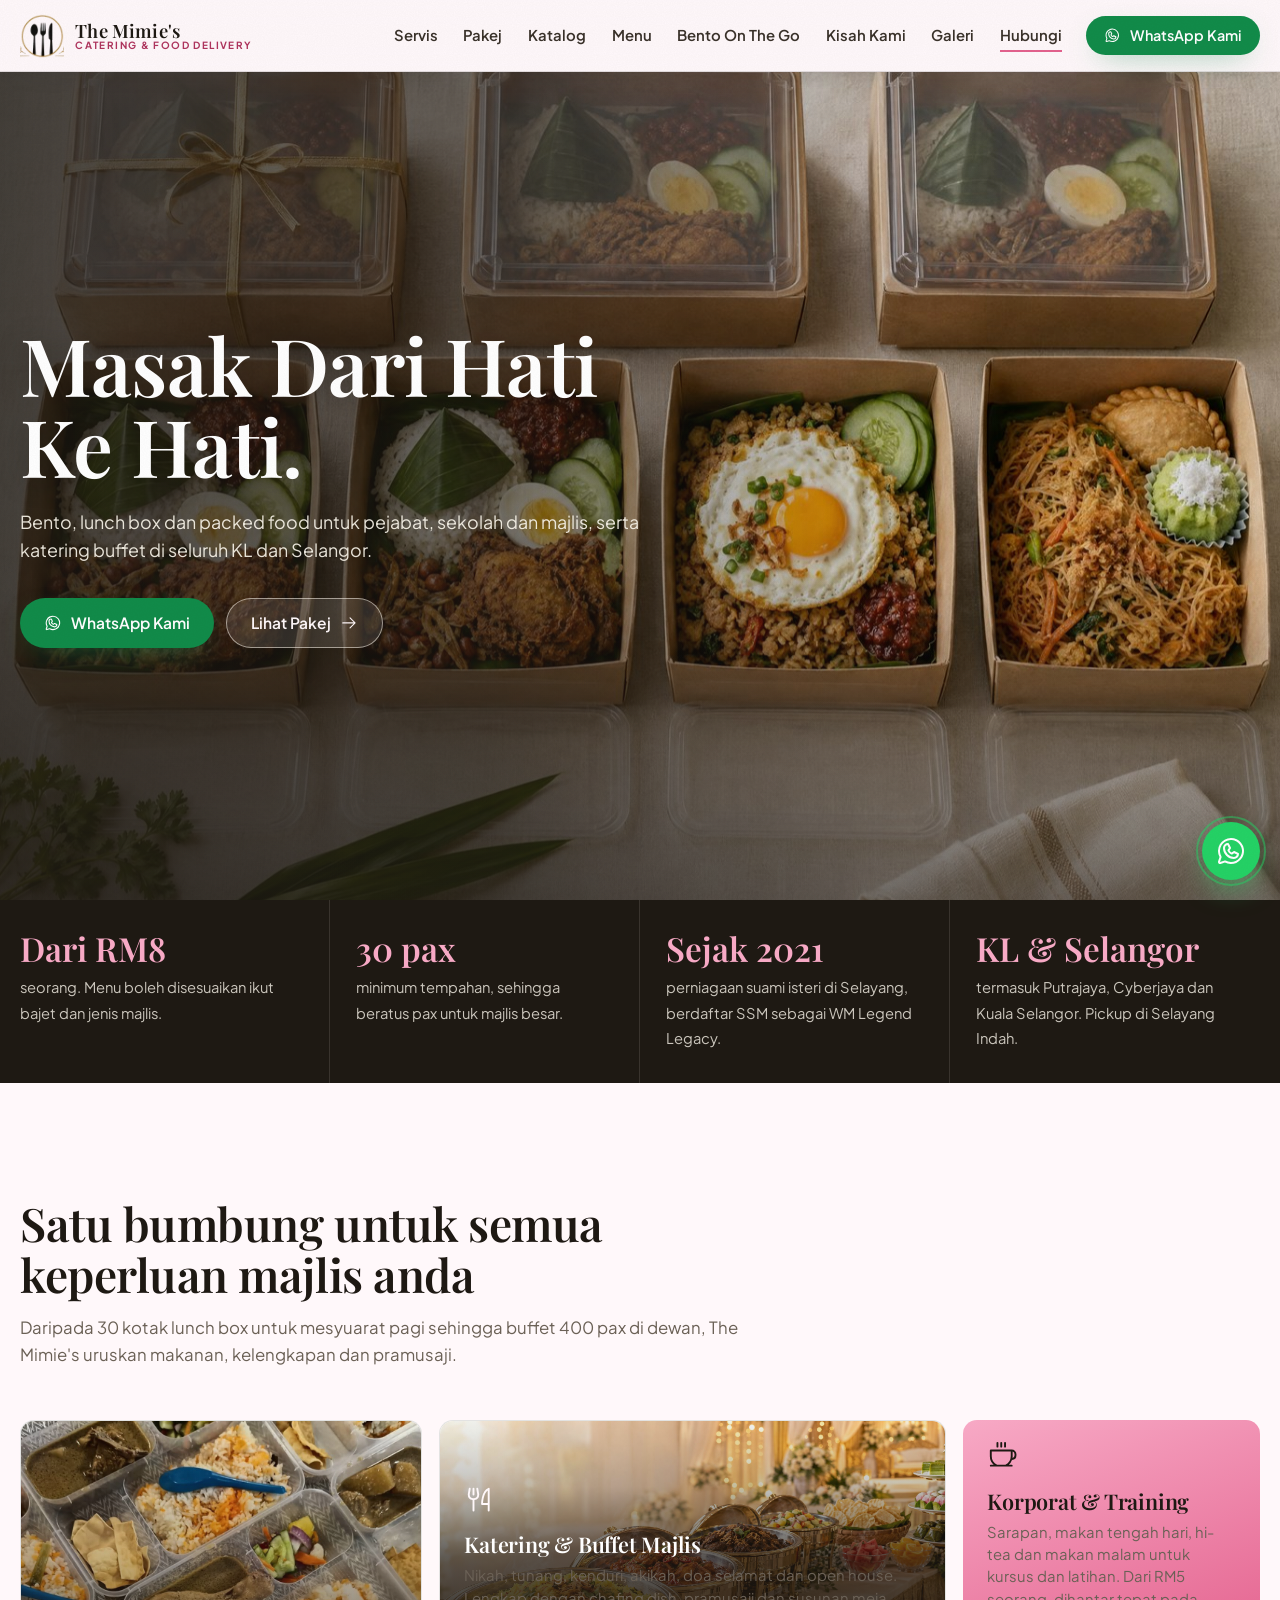
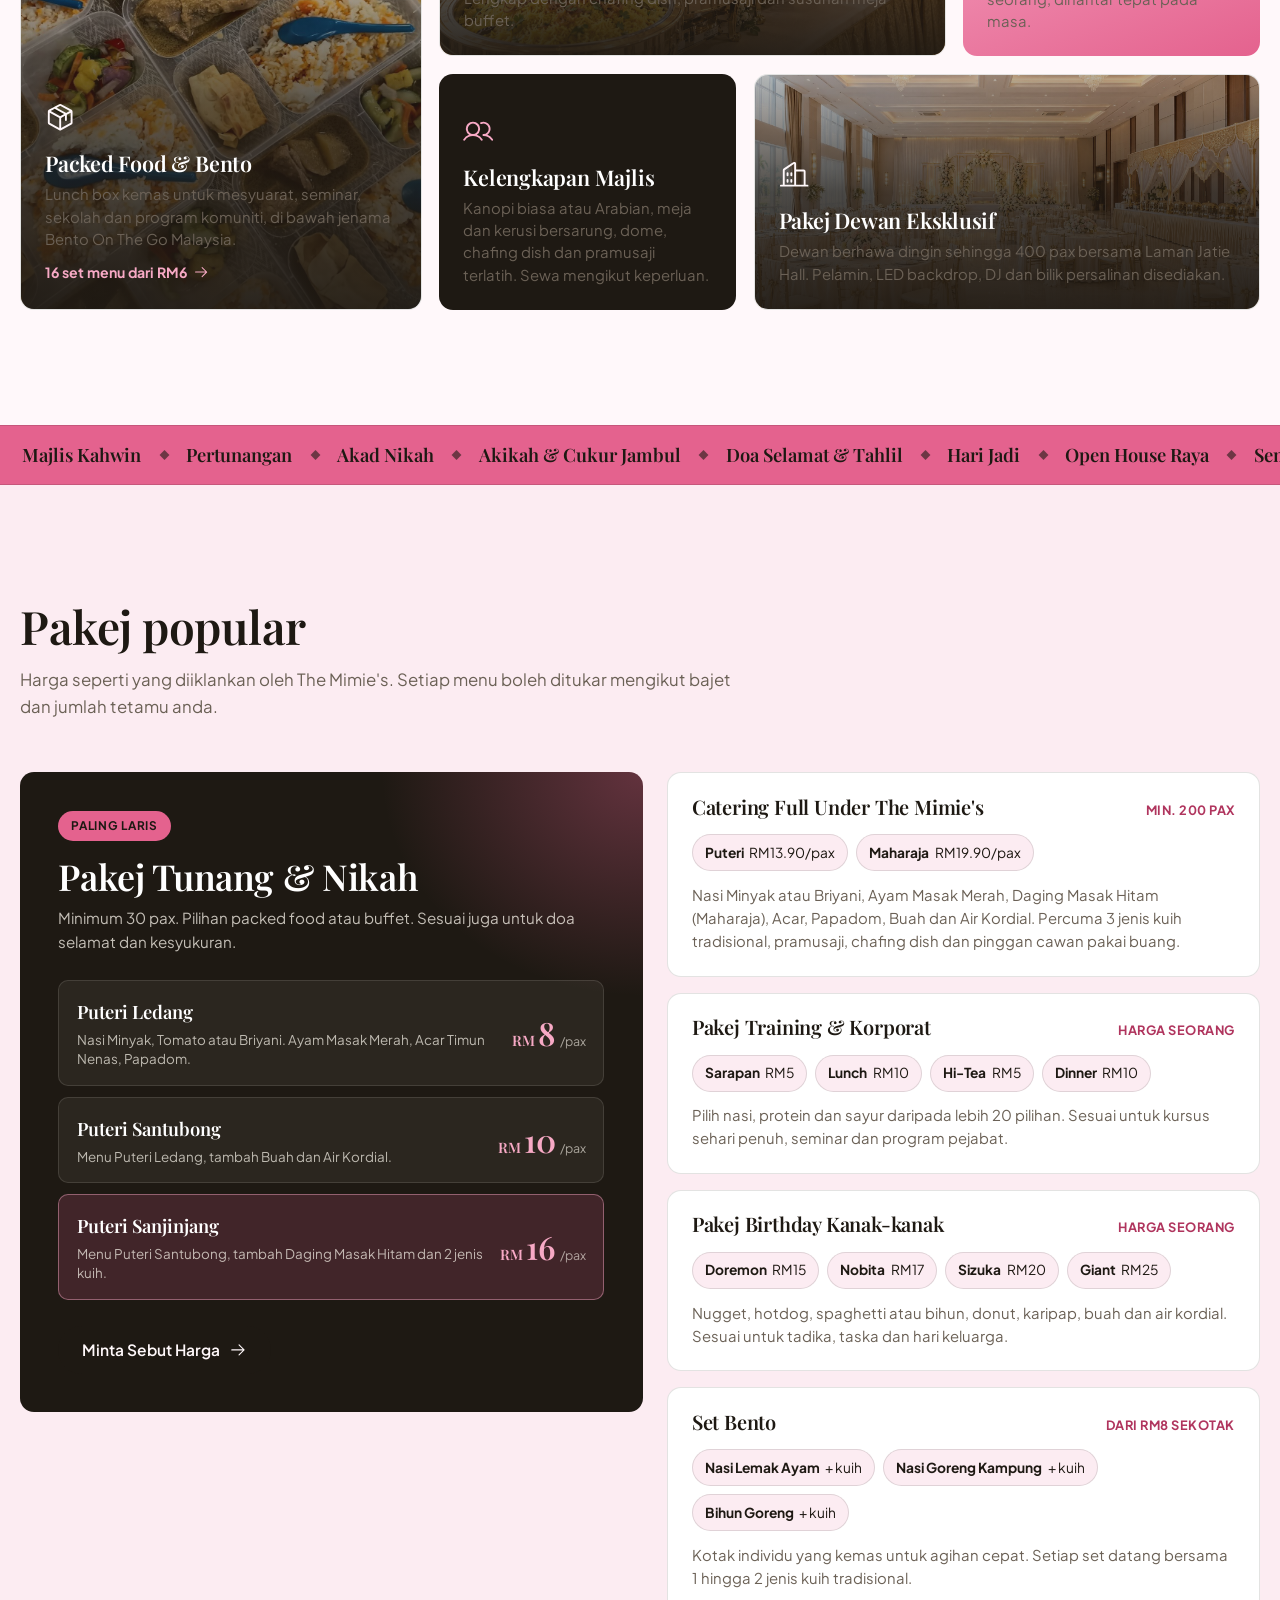
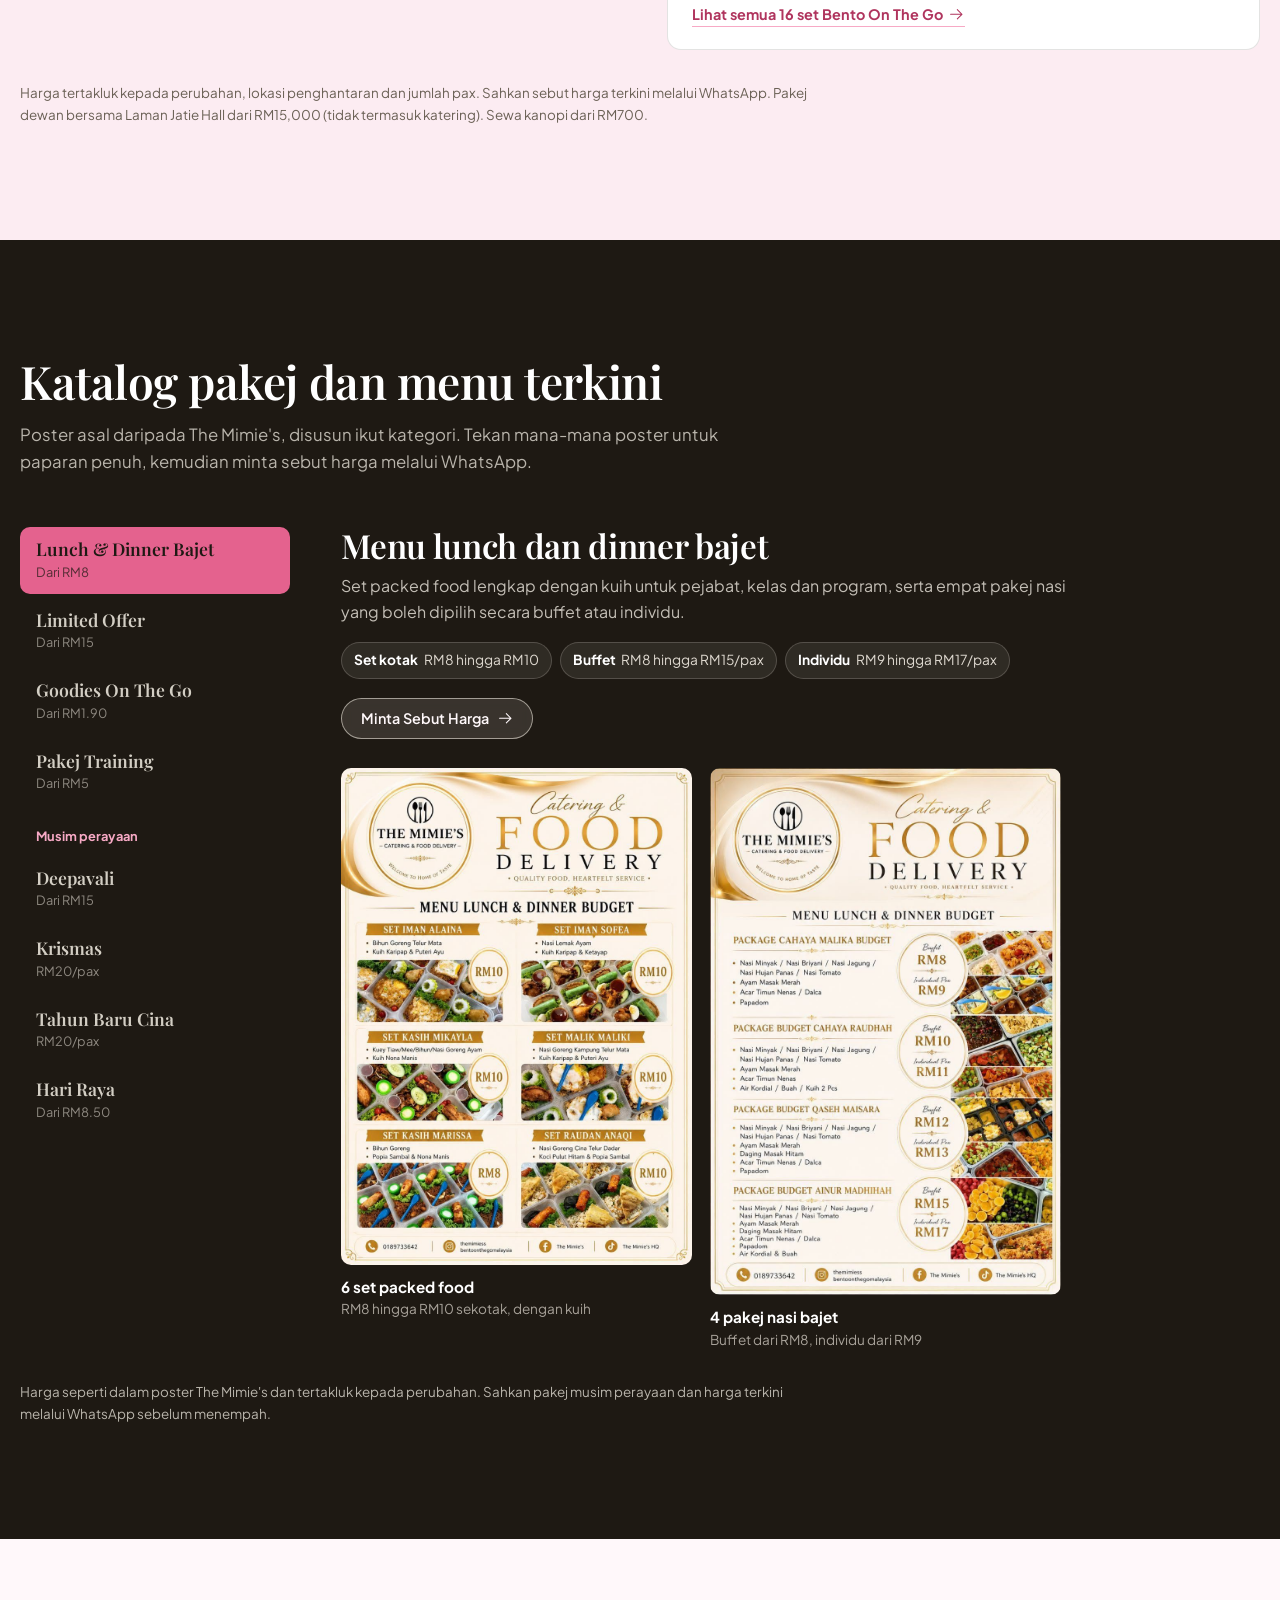
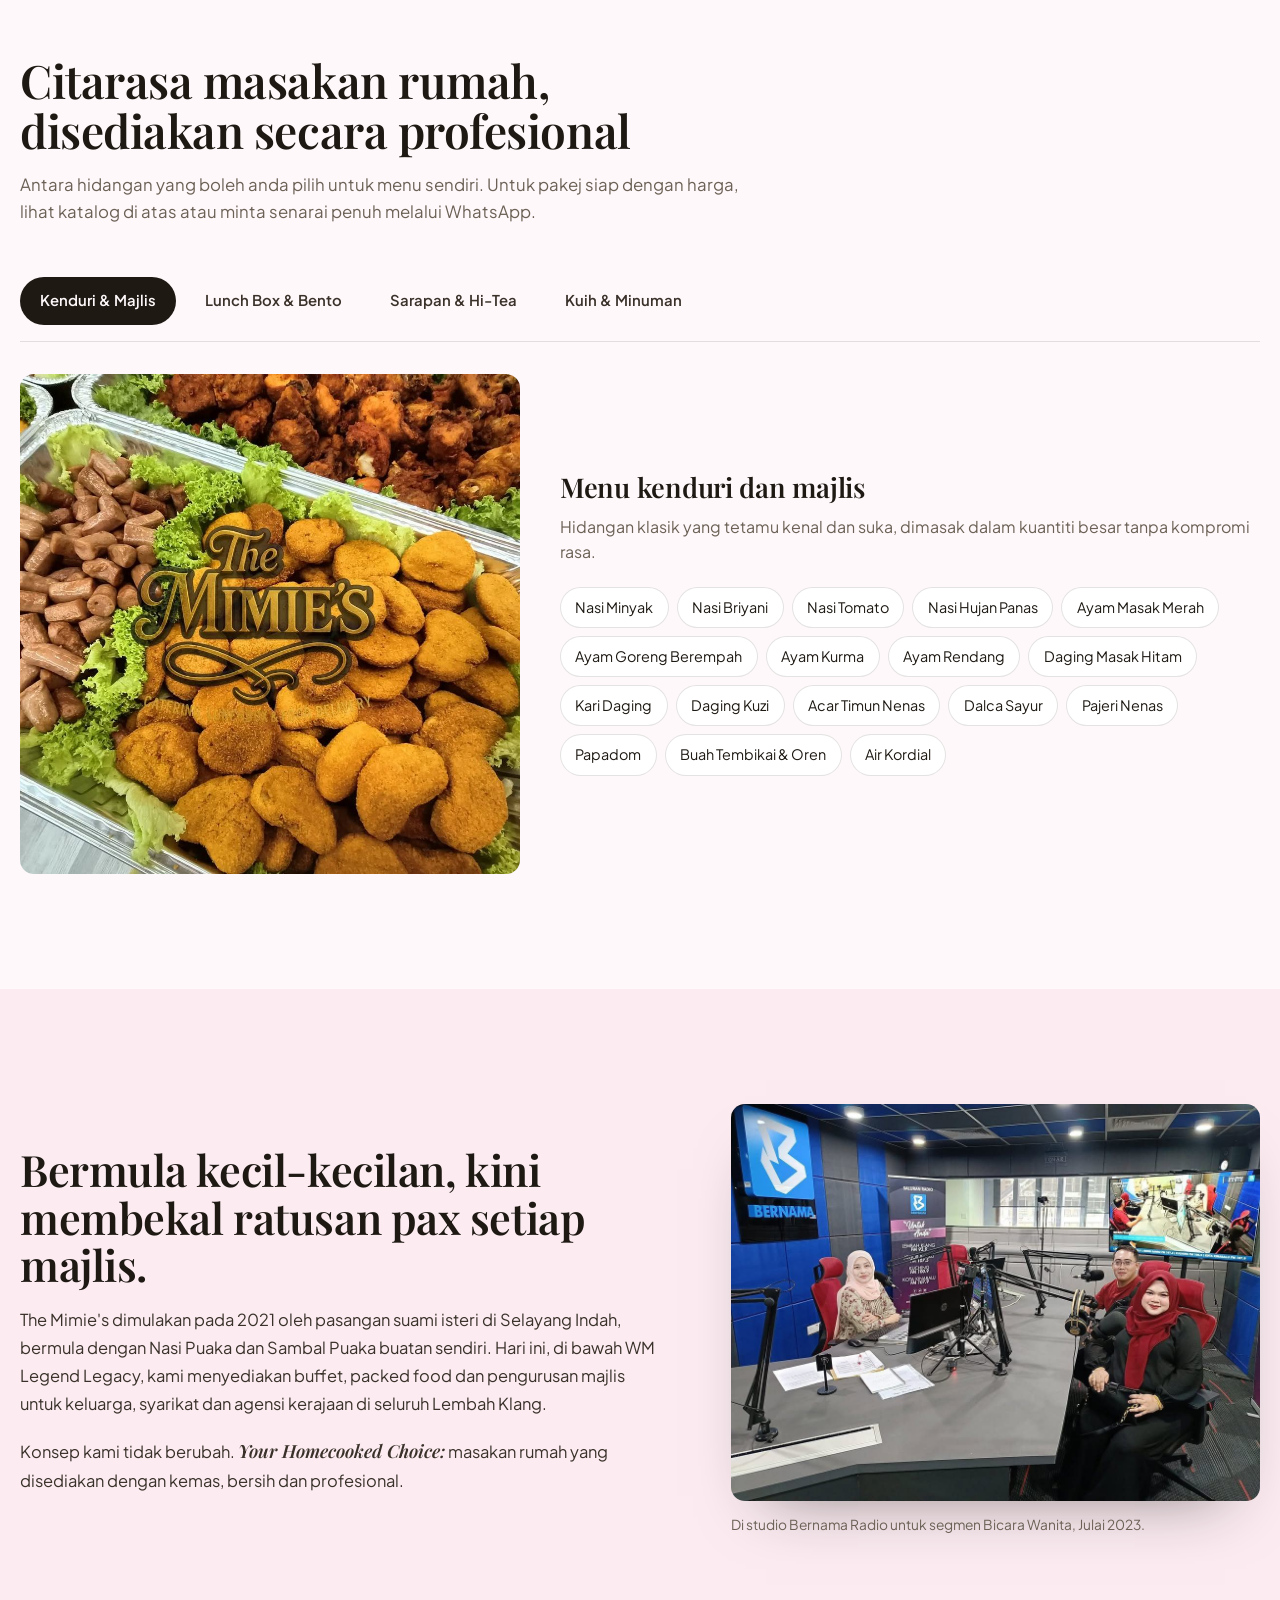
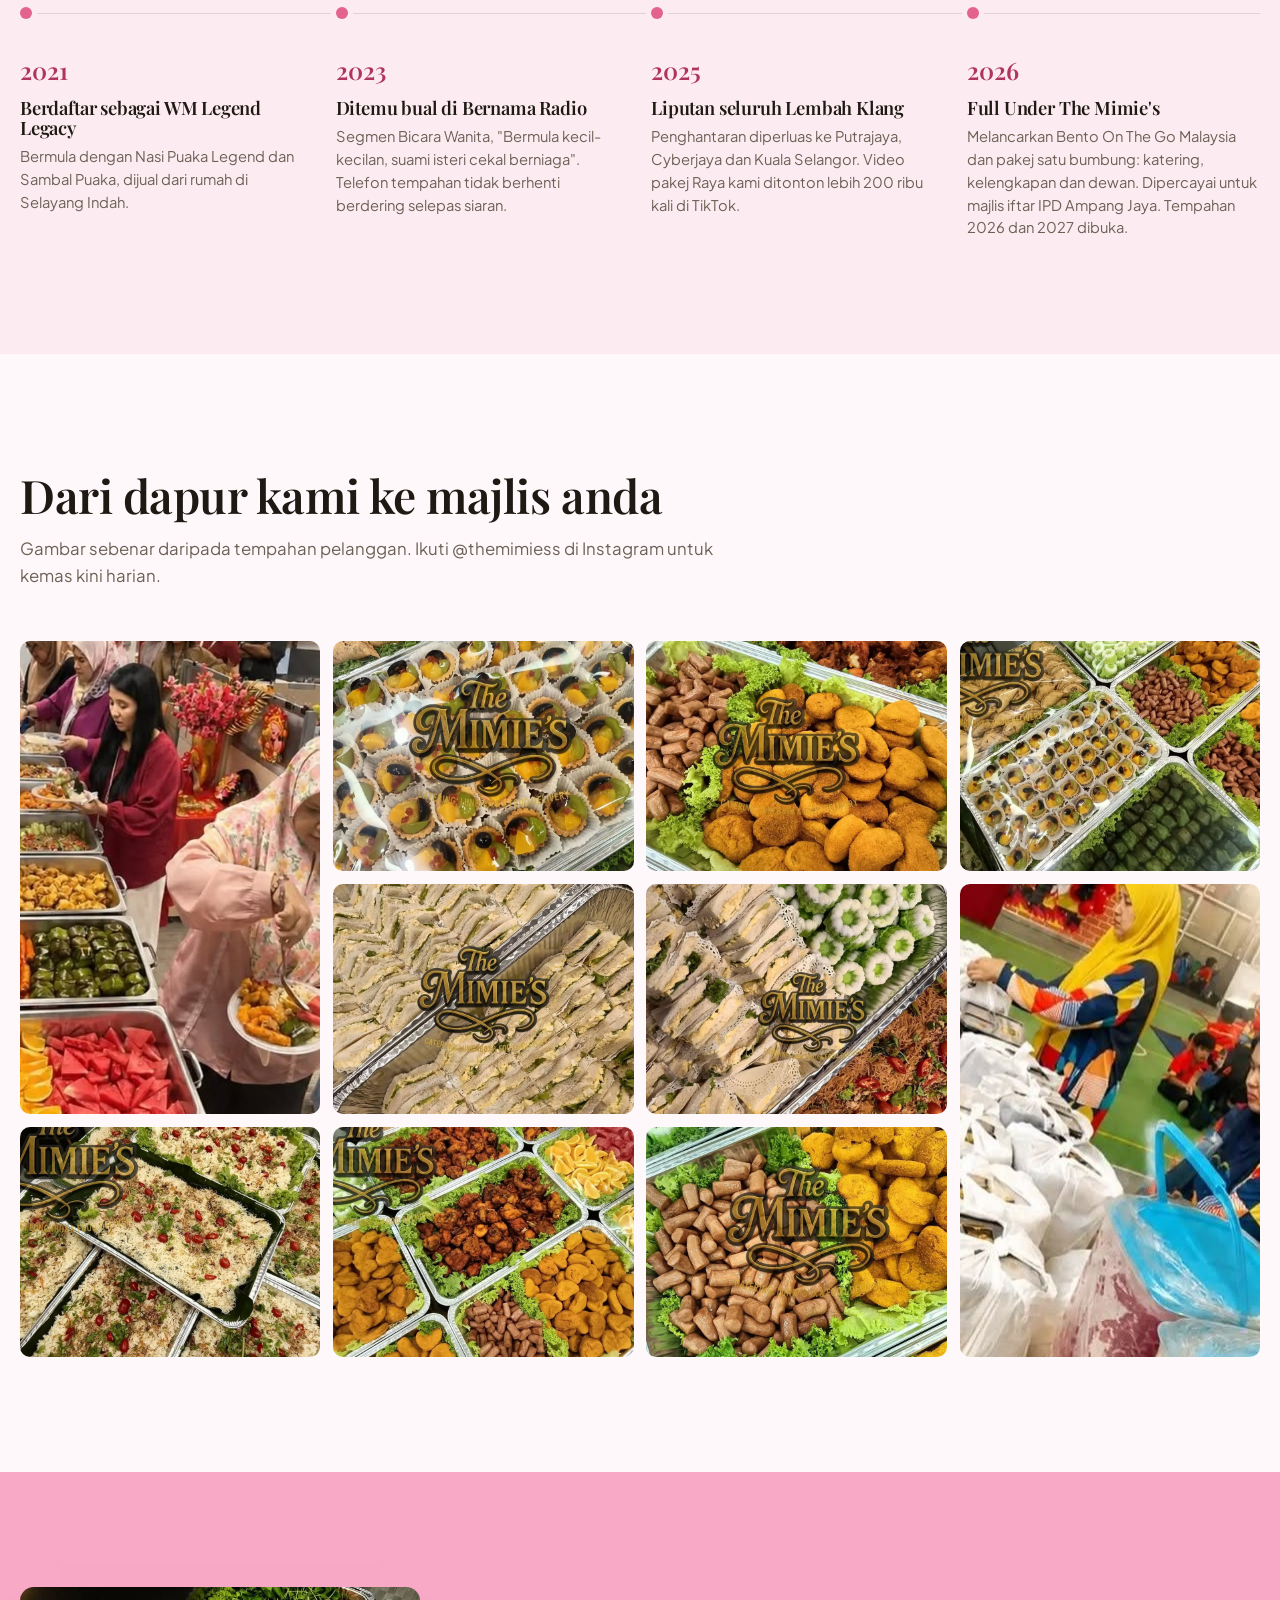
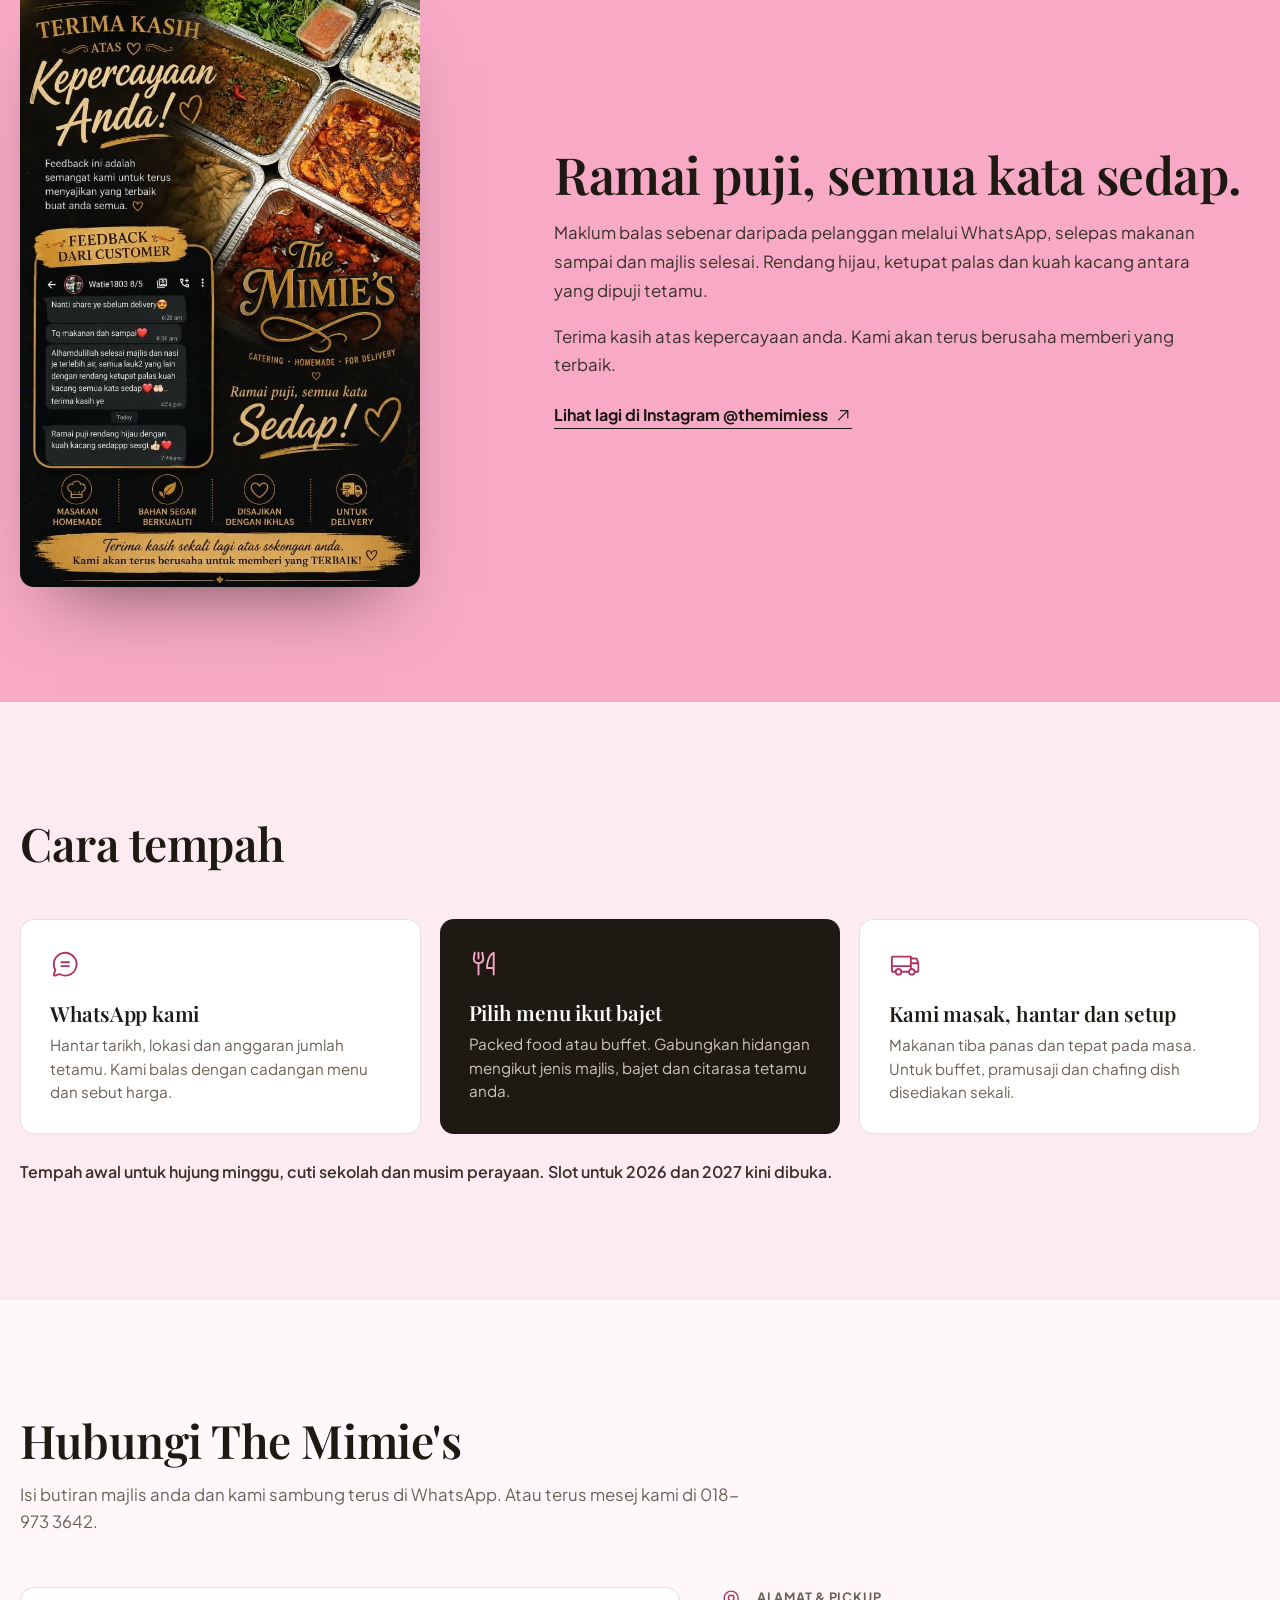
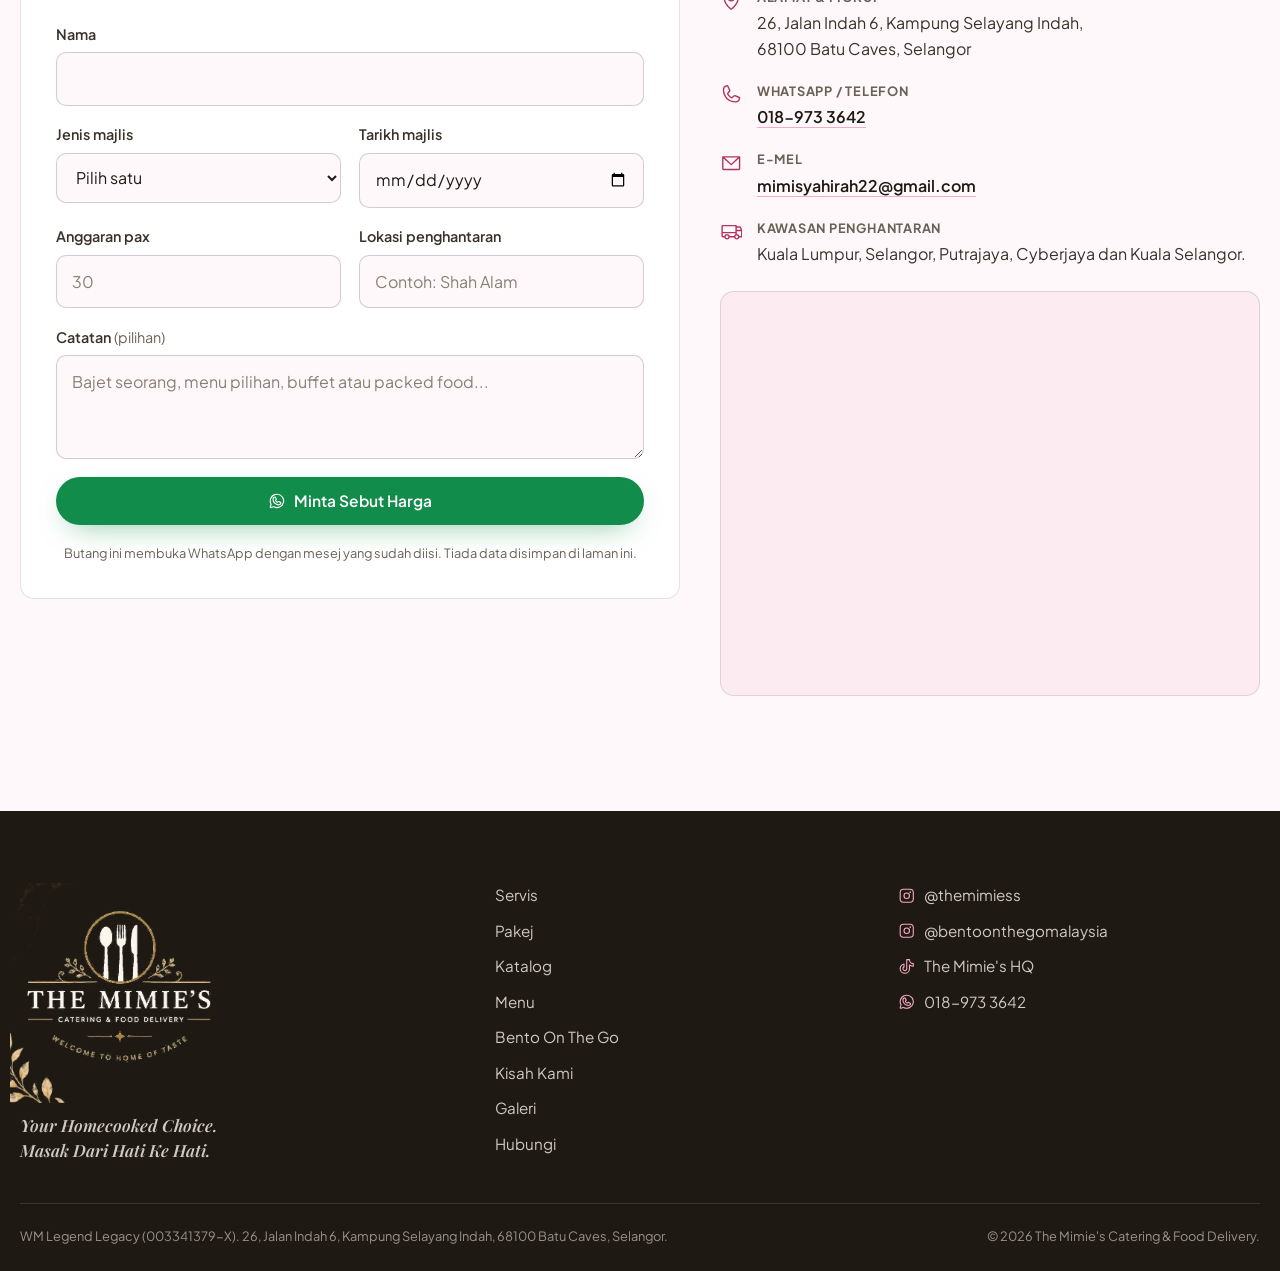
==== commit 88850f14: "Add files via upload" ====
--- a/index.html
+++ b/index.html
@@ -3,13 +3,13 @@
 <head>
   <meta charset="UTF-8">
   <meta name="viewport" content="width=device-width, initial-scale=1">
-  <title>The Mimie's Catering & Food Delivery | Katering, Lunch Box & Buffet KL Selangor</title>
-  <meta name="description" content="The Mimie's Catering & Food Delivery, Selayang. Katering buffet, packed food dan lunch box untuk majlis kahwin, nikah, tunang, korporat dan sekolah di seluruh KL, Selangor, Putrajaya dan Cyberjaya. Dari RM8 seorang, minimum 30 pax. WhatsApp 018-973 3642.">
-  <meta name="theme-color" content="#FBF6EC">
+  <title>The Mimie's Catering & Food Delivery | Bento, Packed Food & Katering KL Selangor</title>
+  <meta name="description" content="The Mimie's Catering & Food Delivery, Selayang. Bento, lunch box dan packed food untuk pejabat, sekolah dan majlis, serta katering buffet di seluruh KL, Selangor, Putrajaya dan Cyberjaya. Dari RM8 seorang, minimum 30 pax. WhatsApp 018-973 3642.">
+  <meta name="theme-color" content="#FFF8FA">
   <link rel="icon" type="image/png" sizes="256x256" href="favicon.png">
   <link rel="icon" type="image/png" sizes="32x32" href="favicon-32.png">
   <link rel="apple-touch-icon" href="favicon.png">
-  <link rel="preload" as="image" href="hero-buffet.jpg" fetchpriority="high">
+  <link rel="preload" as="image" href="bento-overhead.jpg" fetchpriority="high">
   <link rel="preload" as="font" type="font/woff2" href="playfair.woff2" crossorigin>
   <link rel="preload" as="font" type="font/woff2" href="jakarta.woff2" crossorigin>
   <link rel="stylesheet" href="styles.css">
@@ -18,7 +18,7 @@
   <meta property="og:type" content="website">
   <meta property="og:locale" content="ms_MY">
   <meta property="og:title" content="The Mimie's Catering & Food Delivery">
-  <meta property="og:description" content="Masak Dari Hati Ke Hati. Katering buffet, lunch box dan penghantaran makanan untuk majlis dan pejabat di seluruh KL dan Selangor. Dari RM8 seorang.">
+  <meta property="og:description" content="Masak Dari Hati Ke Hati. Bento, lunch box dan packed food untuk pejabat dan majlis, serta katering buffet di seluruh KL dan Selangor. Dari RM8 seorang.">
   <meta property="og:image" content="og-image.jpg">
   <meta property="og:site_name" content="The Mimie's Catering & Food Delivery">
   <meta name="twitter:card" content="summary_large_image">
@@ -76,6 +76,7 @@
     <nav class="nav__links" id="nav-links" aria-label="Navigasi utama">
       <a href="#servis">Servis</a>
       <a href="#pakej">Pakej</a>
+      <a href="#katalog">Katalog</a>
       <a href="#menu">Menu</a>
       <a href="bento.html">Bento On The Go</a>
       <a href="#kisah">Kisah Kami</a>
@@ -100,13 +101,13 @@
 <!-- ============ HERO ============ -->
 <section class="hero" id="utama">
   <div class="hero__media" aria-hidden="true">
-    <img class="hero__img" src="hero-buffet.jpg" alt="" width="2000" height="857" fetchpriority="high" decoding="async">
+    <img class="hero__img" src="bento-overhead.jpg" alt="" width="1400" height="1045" fetchpriority="high" decoding="async">
     <div class="hero__scrim"></div>
   </div>
   <div class="wrap hero__inner">
     <div class="hero__content">
       <h1 class="hero__title">Masak Dari Hati<br>Ke Hati.</h1>
-      <p class="hero__sub">Katering buffet, lunch box dan penghantaran makanan untuk majlis, pejabat dan sekolah di seluruh KL dan Selangor.</p>
+      <p class="hero__sub">Bento, lunch box dan packed food untuk pejabat, sekolah dan majlis, serta katering buffet di seluruh KL dan Selangor.</p>
       <div class="hero__cta">
         <a class="btn btn--primary" href="https://wa.me/60189733642?text=Salam%2C%20saya%20nak%20tanya%20pasal%20katering%20The%20Mimie%27s." target="_blank" rel="noopener">
           <svg class="ic" aria-hidden="true"><use href="#i-whatsapp-logo"/></svg>WhatsApp Kami
@@ -149,16 +150,7 @@
 
     <div class="bento">
       <article class="bento__cell bento__cell--lg bento__cell--img reveal" style="--i:0">
-        <img src="majlis-buffet-line.jpg" alt="Tetamu mengambil makanan di barisan buffet The Mimie's" loading="lazy" width="380" height="650">
-        <div class="bento__body">
-          <svg class="ic ic--lg" aria-hidden="true"><use href="#i-fork-knife"/></svg>
-          <h3>Katering &amp; Buffet Majlis</h3>
-          <p>Nikah, tunang, kenduri, akikah, doa selamat dan open house. Lengkap dengan chafing dish, pramusaji dan susunan meja buffet.</p>
-        </div>
-      </article>
-
-      <article class="bento__cell bento__cell--img reveal" style="--i:1">
-        <img src="bento-overhead.jpg" alt="Kotak bento nasi lemak dan nasi goreng disusun kemas" loading="lazy" width="1400" height="1045">
+        <img src="bento-prep.jpg" alt="Bekas packed food berisi nasi, lauk, acar dan papadom disusun untuk penghantaran" loading="lazy" width="1080" height="1433">
         <div class="bento__body">
           <svg class="ic ic--lg" aria-hidden="true"><use href="#i-package"/></svg>
           <h3>Packed Food &amp; Bento</h3>
@@ -166,6 +158,15 @@
           <span class="bento__more">16 set menu dari RM6<svg class="ic" aria-hidden="true"><use href="#i-arrow-right"/></svg></span>
         </div>
         <a class="stretched" href="bento.html" aria-label="Lihat halaman Bento On The Go"></a>
+      </article>
+
+      <article class="bento__cell bento__cell--img reveal" style="--i:1">
+        <img src="hero-buffet.jpg" alt="Barisan chafing dish buffet dengan nasi minyak, ayam masak merah dan daging" loading="lazy" width="2000" height="857">
+        <div class="bento__body">
+          <svg class="ic ic--lg" aria-hidden="true"><use href="#i-fork-knife"/></svg>
+          <h3>Katering &amp; Buffet Majlis</h3>
+          <p>Nikah, tunang, kenduri, akikah, doa selamat dan open house. Lengkap dengan chafing dish, pramusaji dan susunan meja buffet.</p>
+        </div>
       </article>
 
       <article class="bento__cell bento__cell--tint reveal" style="--i:2">
@@ -312,12 +313,268 @@
   </div>
 </section>
 
+<!-- ============ KATALOG (client posters) ============ -->
+<section class="section katalog-sec" id="katalog">
+  <div class="wrap">
+    <header class="section__head reveal">
+      <h2>Katalog pakej dan menu terkini</h2>
+      <p>Poster asal daripada The Mimie's, disusun ikut kategori. Tekan mana-mana poster untuk paparan penuh, kemudian minta sebut harga melalui WhatsApp.</p>
+    </header>
+
+    <div class="katalog reveal">
+      <div class="katalog__nav" role="tablist" aria-label="Kategori katalog">
+        <button class="ktab" role="tab" id="ktab-bajet" aria-selected="true" aria-controls="kpanel-bajet"><strong>Lunch &amp; Dinner Bajet</strong><span>Dari RM8</span></button>
+        <button class="ktab" role="tab" id="ktab-limited" aria-selected="false" aria-controls="kpanel-limited" tabindex="-1"><strong>Limited Offer</strong><span>Dari RM15</span></button>
+        <button class="ktab" role="tab" id="ktab-goodies" aria-selected="false" aria-controls="kpanel-goodies" tabindex="-1"><strong>Goodies On The Go</strong><span>Dari RM1.90</span></button>
+        <button class="ktab" role="tab" id="ktab-training" aria-selected="false" aria-controls="kpanel-training" tabindex="-1"><strong>Pakej Training</strong><span>Dari RM5</span></button>
+        <span class="katalog__group" role="presentation" aria-hidden="true">Musim perayaan</span>
+        <button class="ktab" role="tab" id="ktab-deepavali" aria-selected="false" aria-controls="kpanel-deepavali" tabindex="-1"><strong>Deepavali</strong><span>Dari RM15</span></button>
+        <button class="ktab" role="tab" id="ktab-krismas" aria-selected="false" aria-controls="kpanel-krismas" tabindex="-1"><strong>Krismas</strong><span>RM20/pax</span></button>
+        <button class="ktab" role="tab" id="ktab-cny" aria-selected="false" aria-controls="kpanel-cny" tabindex="-1"><strong>Tahun Baru Cina</strong><span>RM20/pax</span></button>
+        <button class="ktab" role="tab" id="ktab-raya" aria-selected="false" aria-controls="kpanel-raya" tabindex="-1"><strong>Hari Raya</strong><span>Dari RM8.50</span></button>
+      </div>
+
+      <div class="katalog__panels">
+        <!-- Lunch & Dinner Bajet -->
+        <div class="kpanel" role="tabpanel" id="kpanel-bajet" aria-labelledby="ktab-bajet">
+          <div class="kpanel__head">
+            <div>
+              <h3>Menu lunch dan dinner bajet</h3>
+              <p>Set packed food lengkap dengan kuih untuk pejabat, kelas dan program, serta empat pakej nasi yang boleh dipilih secara buffet atau individu.</p>
+              <div class="kpanel__meta">
+                <span class="price-chip"><b>Set kotak</b> RM8 hingga RM10</span>
+                <span class="price-chip"><b>Buffet</b> RM8 hingga RM15/pax</span>
+                <span class="price-chip"><b>Individu</b> RM9 hingga RM17/pax</span>
+              </div>
+              <a class="btn btn--ghost btn--sm kpanel__cta" href="#hubungi" data-katalog="Menu Lunch &amp; Dinner Bajet">Minta Sebut Harga<svg class="ic" aria-hidden="true"><use href="#i-arrow-right"/></svg></a>
+            </div>
+          </div>
+          <div class="kposters kposters--narrow" style="--cols:2" data-lb>
+            <button class="kposter" type="button" data-full="katalog-bajet-set.jpg" data-caption="Menu Lunch & Dinner Budget, 6 set packed food dari RM8 sekotak">
+              <span class="kposter__img"><img src="katalog-bajet-set.jpg" alt="Poster Menu Lunch & Dinner Budget dengan enam set packed food: Iman Alaina, Iman Sofea, Kasih Mikayla, Malik Maliki dan Raudan Anaqi pada RM10, serta Kasih Marissa pada RM8" loading="lazy" width="904" height="1280"></span>
+              <span class="kposter__cap"><strong>6 set packed food</strong><span>RM8 hingga RM10 sekotak, dengan kuih</span></span>
+            </button>
+            <button class="kposter" type="button" data-full="katalog-bajet-pakej.jpg" data-caption="Menu Lunch & Dinner Budget, 4 pakej nasi buffet atau individu">
+              <span class="kposter__img"><img src="katalog-bajet-pakej.jpg" alt="Poster pakej bajet Cahaya Malika, Cahaya Raudhah, Qaseh Maisara dan Ainur Madhihah, buffet RM8 hingga RM15 dan individu RM9 hingga RM17 seorang" loading="lazy" width="852" height="1280"></span>
+              <span class="kposter__cap"><strong>4 pakej nasi bajet</strong><span>Buffet dari RM8, individu dari RM9</span></span>
+            </button>
+          </div>
+        </div>
+
+        <!-- Limited Offer -->
+        <div class="kpanel kpanel--single" role="tabpanel" id="kpanel-limited" aria-labelledby="ktab-limited" hidden>
+          <div class="kpanel__head">
+            <div>
+              <h3>Limited offer, pakej pasta</h3>
+              <p>Pakej spaghetti dan pasta untuk buffet atau packed food. Setiap pakej ada dua pilihan menu, A atau B, bersama garlic bread, mushroom soup atau teaser salad.</p>
+              <div class="kpanel__meta">
+                <span class="price-chip"><b>Mr. Bean</b> RM15</span>
+                <span class="price-chip"><b>John Wick</b> RM18</span>
+                <span class="price-chip"><b>Michael Jackson</b> RM18</span>
+                <span class="price-chip"><b>Taylor Swift</b> RM25</span>
+              </div>
+              <a class="btn btn--ghost btn--sm kpanel__cta" href="#hubungi" data-katalog="Limited Offer, pakej pasta">Minta Sebut Harga<svg class="ic" aria-hidden="true"><use href="#i-arrow-right"/></svg></a>
+            </div>
+          </div>
+          <div class="kposters" data-lb>
+            <button class="kposter" type="button" data-full="katalog-limited-offer.jpg" data-caption="Buffet & Packed Food, Limited Offer, 4 pakej dari RM15">
+              <span class="kposter__img"><img src="katalog-limited-offer.jpg" alt="Poster Limited Offer The Mimie's: Pakej John Wick RM18, Michael Jackson RM18, Taylor Swift RM25 dan Mr. Bean RM15" loading="lazy" width="904" height="1280"></span>
+              <span class="kposter__cap"><strong>Buffet &amp; Packed Food</strong><span>4 pakej, RM15 hingga RM25 seorang</span></span>
+            </button>
+          </div>
+        </div>
+
+        <!-- Goodies On The Go -->
+        <div class="kpanel" role="tabpanel" id="kpanel-goodies" aria-labelledby="ktab-goodies" hidden>
+          <div class="kpanel__head">
+            <img class="kpanel__logo" src="goodies-logo.jpg" alt="Logo Goodies On The Go by The Mimie's" width="240" height="240" loading="lazy">
+            <div>
+              <h3>Goodies On The Go</h3>
+              <p>Produk baharu untuk cenderahati dan sudut snek majlis: popcorn dan cotton candy dalam cawan berlabel The Mimie's. Sesuai untuk majlis kahwin, korporat, hari jadi, sekolah dan family day.</p>
+              <div class="kpanel__meta">
+                <span class="price-chip"><b>100 hingga 300 pax</b> RM2.20</span>
+                <span class="price-chip"><b>310 hingga 500 pax</b> RM2.00</span>
+                <span class="price-chip"><b>510 hingga 1000 pax</b> RM1.90</span>
+                <span class="price-chip"><b>Minimum</b> 100 pax</span>
+              </div>
+              <a class="btn btn--ghost btn--sm kpanel__cta" href="#hubungi" data-katalog="Goodies On The Go">Minta Sebut Harga<svg class="ic" aria-hidden="true"><use href="#i-arrow-right"/></svg></a>
+            </div>
+          </div>
+          <div class="kposters" style="--cols:2" data-lb>
+            <button class="kposter" type="button" data-full="katalog-popcorn.jpg" data-caption="Popcorn On The Go, 10 perisa, minimum 100 pax">
+              <span class="kposter__img"><img src="katalog-popcorn.jpg" alt="Poster Popcorn On The Go dengan 10 perisa: caramel, chocolate, pandan, strawberry, blueberry, mix fruity, red velvet, tiramisu, durian dan taro, minimum 100 pax" loading="lazy" width="1080" height="1080"></span>
+              <span class="kposter__cap"><strong>Popcorn On The Go</strong><span>10 perisa, dari caramel hingga durian</span></span>
+            </button>
+            <button class="kposter" type="button" data-full="katalog-cotton-candy.jpg" data-caption="Cotton Candy On The Go, 5 warna, cawan 12 oz">
+              <span class="kposter__img"><img src="katalog-cotton-candy.jpg" alt="Poster Cotton Candy On The Go dalam warna pink, mix colour, biru, kuning dan ungu, cawan 12 oz, minimum 100 pax" loading="lazy" width="1080" height="1080"></span>
+              <span class="kposter__cap"><strong>Cotton Candy On The Go</strong><span>5 warna, cawan 12 oz</span></span>
+            </button>
+          </div>
+        </div>
+
+        <!-- Pakej Training -->
+        <div class="kpanel" role="tabpanel" id="kpanel-training" aria-labelledby="ktab-training" hidden>
+          <div class="kpanel__head">
+            <div>
+              <h3>Pakej training dan korporat</h3>
+              <p>Sarapan, lunch, hi-tea dan dinner untuk kursus, seminar dan mesyuarat. Pilih nasi, protein dan sayur daripada senarai menu. Minimum 30 pax.</p>
+              <div class="kpanel__meta">
+                <span class="price-chip"><b>Breakfast</b> RM5</span>
+                <span class="price-chip"><b>Lunch</b> RM10</span>
+                <span class="price-chip"><b>Hi-Tea</b> RM5</span>
+                <span class="price-chip"><b>Dinner</b> RM10</span>
+                <span class="price-chip"><b>Add-on</b> dari RM1</span>
+              </div>
+              <a class="btn btn--ghost btn--sm kpanel__cta" href="#hubungi" data-katalog="Pakej Training">Minta Sebut Harga<svg class="ic" aria-hidden="true"><use href="#i-arrow-right"/></svg></a>
+            </div>
+          </div>
+          <div class="kposters" style="--cols:3" data-lb>
+            <button class="kposter" type="button" data-full="katalog-training-breakfast.jpg" data-caption="Pakej Training, Breakfast RM5/pax">
+              <span class="kposter__img"><img src="katalog-training-breakfast.jpg" alt="Poster Pakej Training Breakfast RM5 seorang: nasi lemak pandan, mee goreng, bihun goreng, kuey tiaw goreng, roti jala atau sandwich dengan 2 jenis kuih" loading="lazy" width="720" height="1080"></span>
+              <span class="kposter__cap"><strong>Breakfast</strong><span>RM5/pax, pilih satu daripada 6 menu</span></span>
+            </button>
+            <button class="kposter" type="button" data-full="katalog-training-lunch.jpg" data-caption="Pakej Training, Lunch RM10/pax">
+              <span class="kposter__img"><img src="katalog-training-lunch.jpg" alt="Poster Pakej Training Lunch RM10 seorang dengan pilihan nasi, protein, sayur dan menu lain, minimum 30 pax" loading="lazy" width="905" height="1280"></span>
+              <span class="kposter__cap"><strong>Lunch</strong><span>RM10/pax, nasi, protein dan sayur</span></span>
+            </button>
+            <button class="kposter" type="button" data-full="katalog-training-hitea.jpg" data-caption="Pakej Training, Hi-Tea RM5/pax">
+              <span class="kposter__img"><img src="katalog-training-hitea.jpg" alt="Poster Pakej Training Hi-Tea RM5 seorang: sandwich atau roti jala dengan 2 jenis kuih, atau mee goreng mamak dan bihun goreng" loading="lazy" width="853" height="1280"></span>
+              <span class="kposter__cap"><strong>Hi-Tea</strong><span>RM5/pax, pilih satu daripada 3 menu</span></span>
+            </button>
+            <button class="kposter" type="button" data-full="katalog-training-dinner.jpg" data-caption="Pakej Training, Dinner RM10/pax">
+              <span class="kposter__img"><img src="katalog-training-dinner.jpg" alt="Poster Pakej Training Dinner RM10 seorang dengan pilihan nasi, protein, sayur dan menu lain, minimum 30 pax" loading="lazy" width="853" height="1280"></span>
+              <span class="kposter__cap"><strong>Dinner</strong><span>RM10/pax, nasi, protein dan sayur</span></span>
+            </button>
+            <button class="kposter kposter--wide" type="button" data-full="katalog-add-on.jpg" data-caption="Add-on air, kuih dan buah">
+              <span class="kposter__img"><img src="katalog-add-on.jpg" alt="Poster add-on: air mineral atau air kotak RM2 seorang, air balang atau air panas RM120 sebalang untuk 100 pax ke atas, kuih RM1 dan buah RM1" loading="lazy" width="1280" height="853"></span>
+              <span class="kposter__cap"><strong>Add-on air, kuih dan buah</strong><span>Air RM2/pax, air balang RM120 (100 pax ke atas), kuih dan buah RM1</span></span>
+            </button>
+          </div>
+        </div>
+
+        <!-- Deepavali -->
+        <div class="kpanel kpanel--single" role="tabpanel" id="kpanel-deepavali" aria-labelledby="ktab-deepavali" hidden>
+          <div class="kpanel__head">
+            <div>
+              <h3>Pakej Deepavali</h3>
+              <p>Lima pakej untuk sambutan Deepavali, dari Cahaya hingga pakej premium Maharani, termasuk pilihan vegetarian dan Deepavali Bento On The Go. Minimum 30 pax.</p>
+              <div class="kpanel__meta">
+                <span class="price-chip"><b>Cahaya</b> RM15/pax</span>
+                <span class="price-chip"><b>Diwali Delight</b> RM22/pax</span>
+                <span class="price-chip"><b>Maharani</b> RM30/pax</span>
+                <span class="price-chip"><b>Vegetarian</b> RM15/pax</span>
+                <span class="price-chip"><b>Bento On The Go</b> RM15/pax</span>
+                <span class="price-chip"><b>Laddu</b> RM5/pcs</span>
+              </div>
+              <a class="btn btn--ghost btn--sm kpanel__cta" href="#hubungi" data-katalog="Pakej Deepavali">Minta Sebut Harga<svg class="ic" aria-hidden="true"><use href="#i-arrow-right"/></svg></a>
+            </div>
+          </div>
+          <div class="kposters" data-lb>
+            <button class="kposter" type="button" data-full="katalog-deepavali.jpg" data-caption="Pakej Deepavali, 5 pakej dari RM15/pax, minimum 30 pax">
+              <span class="kposter__img"><img src="katalog-deepavali.jpg" alt="Poster Pakej Deepavali: Cahaya RM15, Diwali Delight RM22, Maharani RM30, Vegetarian Deepavali RM15 dan Deepavali Bento On The Go RM15 seorang, serta laddu RM5 sebiji" loading="lazy" width="1080" height="1080"></span>
+              <span class="kposter__cap"><strong>Pakej Deepavali</strong><span>5 pakej, RM15 hingga RM30 seorang</span></span>
+            </button>
+          </div>
+        </div>
+
+        <!-- Krismas -->
+        <div class="kpanel" role="tabpanel" id="kpanel-krismas" aria-labelledby="ktab-krismas" hidden>
+          <div class="kpanel__head">
+            <div>
+              <h3>Christmas special</h3>
+              <p>Butter rice, roasted chicken black pepper, mashed potato, mixed vegetables, coleslaw, chocolate brownies dan Oren Sunquick. Tambah side atau dessert ikut selera. Minimum 30 pax.</p>
+              <div class="kpanel__meta">
+                <span class="price-chip"><b>Christmas Special</b> RM20/pax</span>
+                <span class="price-chip"><b>Add-on side</b> RM5/pax</span>
+                <span class="price-chip"><b>Add-on dessert</b> RM3/pax</span>
+              </div>
+              <a class="btn btn--ghost btn--sm kpanel__cta" href="#hubungi" data-katalog="Christmas Special">Minta Sebut Harga<svg class="ic" aria-hidden="true"><use href="#i-arrow-right"/></svg></a>
+            </div>
+          </div>
+          <div class="kposters" style="--cols:2" data-lb>
+            <button class="kposter" type="button" data-full="katalog-krismas.jpg" data-caption="Promo Christmas Special, RM20/pax, minimum 30 pax">
+              <span class="kposter__img"><img src="katalog-krismas.jpg" alt="Poster Promo Christmas Special RM20 seorang: butter rice, roasted chicken black pepper, mashed potato, mixed vegetables, coleslaw, chocolate brownies dan Oren Sunquick" loading="lazy" width="1080" height="1080"></span>
+              <span class="kposter__cap"><strong>Promo Christmas Special</strong><span>RM20/pax, minimum 30 pax</span></span>
+            </button>
+            <button class="kposter" type="button" data-full="katalog-krismas-add-on.jpg" data-caption="Add on menu, side RM5/pax dan dessert RM3/pax">
+              <span class="kposter__img"><img src="katalog-krismas-add-on.jpg" alt="Poster Add On Menu: 10 pilihan side pada RM5 seorang dan 5 pilihan dessert pada RM3 seorang" loading="lazy" width="1080" height="1080"></span>
+              <span class="kposter__cap"><strong>Add on menu</strong><span>10 side RM5/pax, 5 dessert RM3/pax</span></span>
+            </button>
+          </div>
+        </div>
+
+        <!-- Tahun Baru Cina -->
+        <div class="kpanel" role="tabpanel" id="kpanel-cny" aria-labelledby="ktab-cny" hidden>
+          <div class="kpanel__head">
+            <div>
+              <h3>CNY special</h3>
+              <p>Tiga pakej menu Cina untuk sambutan Tahun Baru Cina, setiap satu dengan nasi goreng, ayam, ikan, sayur, buah tembikai dan oren serta Oren Sunquick. Minimum 30 pax.</p>
+              <div class="kpanel__meta">
+                <span class="price-chip"><b>Jackie Chan</b> RM20/pax</span>
+                <span class="price-chip"><b>Bruce Lee</b> RM20/pax</span>
+                <span class="price-chip"><b>Jet Li</b> RM20/pax</span>
+              </div>
+              <a class="btn btn--ghost btn--sm kpanel__cta" href="#hubungi" data-katalog="CNY Special">Minta Sebut Harga<svg class="ic" aria-hidden="true"><use href="#i-arrow-right"/></svg></a>
+            </div>
+          </div>
+          <div class="kposters" style="--cols:3" data-lb>
+            <button class="kposter" type="button" data-full="katalog-cny-jackie-chan.jpg" data-caption="CNY Special, Pakej Jackie Chan RM20/pax">
+              <span class="kposter__img"><img src="katalog-cny-jackie-chan.jpg" alt="Poster CNY Special Pakej Jackie Chan RM20 seorang: chinese fried rice, chicken kam heong, sweet and sour fish, mixed vegetables, spring roll atau fried wantan, tembikai oren dan Oren Sunquick" loading="lazy" width="1080" height="1080"></span>
+              <span class="kposter__cap"><strong>Pakej Jackie Chan</strong><span>Chicken Kam Heong, Sweet &amp; Sour Fish</span></span>
+            </button>
+            <button class="kposter" type="button" data-full="katalog-cny-bruce-lee.jpg" data-caption="CNY Special, Pakej Bruce Lee RM20/pax">
+              <span class="kposter__img"><img src="katalog-cny-bruce-lee.jpg" alt="Poster CNY Special Pakej Bruce Lee RM20 seorang: egg fried rice, honey soy chicken, sweet and sour fish, pak choy soy sauce, fried wantan, tembikai dan oren serta Oren Sunquick" loading="lazy" width="1080" height="1080"></span>
+              <span class="kposter__cap"><strong>Pakej Bruce Lee</strong><span>Honey Soy Chicken, Pak Choy Soy Sauce</span></span>
+            </button>
+            <button class="kposter" type="button" data-full="katalog-cny-jet-li.jpg" data-caption="CNY Special, Pakej Jet Li RM20/pax">
+              <span class="kposter__img"><img src="katalog-cny-jet-li.jpg" alt="Poster CNY Special Pakej Jet Li RM20 seorang: yong chow fried rice, chicken kung pao, lemon fish, broccoli dan cauliflower oyster sauce, vegetable spring roll, tembikai dan oren serta Oren Sunquick" loading="lazy" width="1080" height="1080"></span>
+              <span class="kposter__cap"><strong>Pakej Jet Li</strong><span>Chicken Kung Pao, Lemon Fish</span></span>
+            </button>
+          </div>
+        </div>
+
+        <!-- Hari Raya -->
+        <div class="kpanel" role="tabpanel" id="kpanel-raya" aria-labelledby="ktab-raya" hidden>
+          <div class="kpanel__head">
+            <div>
+              <h3>Pakej Lebaran</h3>
+              <p>Untuk rumah terbuka Hari Raya. Pakej lengkap 50 pax dengan satay, nasi impit, rendang dan roti jala, atau promo nasi dan lauk seorang dengan add-on pilihan.</p>
+              <div class="kpanel__meta">
+                <span class="price-chip"><b>Pakej Lebaran</b> RM1,200/50 pax</span>
+                <span class="price-chip"><b>Promo Lebaran</b> RM8.50/pax</span>
+                <span class="price-chip"><b>Satay Ayam</b> RM1.60</span>
+                <span class="price-chip"><b>Satay Daging</b> RM1.70</span>
+                <span class="price-chip"><b>Nasi Impit</b> RM3/pcs</span>
+                <span class="price-chip"><b>Kuah Kacang</b> RM35/kg</span>
+                <span class="price-chip"><b>Lemang</b> RM30/sebatang</span>
+              </div>
+              <a class="btn btn--ghost btn--sm kpanel__cta" href="#hubungi" data-katalog="Pakej Lebaran">Minta Sebut Harga<svg class="ic" aria-hidden="true"><use href="#i-arrow-right"/></svg></a>
+            </div>
+          </div>
+          <div class="kposters" style="--cols:2" data-lb>
+            <button class="kposter" type="button" data-full="katalog-raya-pakej.jpg" data-caption="Pakej Lebaran, RM1,200 untuk 50 pax">
+              <span class="kposter__img"><img src="katalog-raya-pakej.jpg" alt="Poster Pakej Lebaran RM1,200 untuk 50 pax: nasi minyak, tomato atau briyani, ayam masak merah, acar timun nenas, papadom, satay ayam, nasi impit, kuah kacang, rendang ayam, kuih puteri ayu, roti jala kari ayam dan buah" loading="lazy" width="1080" height="1080"></span>
+              <span class="kposter__cap"><strong>Pakej Lebaran</strong><span>RM1,200 untuk 50 pax, minimum 50 pax</span></span>
+            </button>
+            <button class="kposter" type="button" data-full="katalog-raya-promo.jpg" data-caption="Special Promo Lebaran, RM8.50/pax">
+              <span class="kposter__img"><img src="katalog-raya-promo.jpg" alt="Poster Special Promo Lebaran RM8.50 seorang: pilihan nasi minyak, tomato, briyani atau hujan panas dengan ayam masak merah, acar timun nenas dan papadom, serta add-on satay, kuah kacang, nasi impit dan lemang" loading="lazy" width="1080" height="1080"></span>
+              <span class="kposter__cap"><strong>Special Promo Lebaran</strong><span>RM8.50/pax, minimum 30 pax</span></span>
+            </button>
+          </div>
+        </div>
+      </div>
+    </div>
+
+    <p class="fineprint reveal">Harga seperti dalam poster The Mimie's dan tertakluk kepada perubahan. Sahkan pakej musim perayaan dan harga terkini melalui WhatsApp sebelum menempah.</p>
+  </div>
+</section>
+
 <!-- ============ MENU (tabs) ============ -->
 <section class="section" id="menu">
   <div class="wrap">
     <header class="section__head reveal">
       <h2>Citarasa masakan rumah, disediakan secara profesional</h2>
-      <p>Sebahagian daripada katalog menu kami. Minta katalog penuh melalui WhatsApp untuk pilihan lengkap dan harga per hidangan.</p>
+      <p>Antara hidangan yang boleh anda pilih untuk menu sendiri. Untuk pakej siap dengan harga, lihat katalog di atas atau minta senarai penuh melalui WhatsApp.</p>
     </header>
 
     <div class="tabs reveal">
@@ -344,7 +601,7 @@
 
         <div class="panel" role="tabpanel" id="panel-bento" aria-labelledby="tab-bento" hidden>
           <figure class="panel__media">
-            <img src="bento-overhead.jpg" alt="Kotak bento nasi lemak dan nasi goreng" loading="lazy" width="1400" height="1045">
+            <img src="bento-nasi-geprek.jpg" alt="Bekas lunch box nasi ayam geprek dengan sambal, tauhu, tempe dan terung" loading="lazy" width="1080" height="1433">
           </figure>
           <div class="panel__body">
             <h3>Lunch box dan bento</h3>
@@ -433,7 +690,7 @@
       <p>Gambar sebenar daripada tempahan pelanggan. Ikuti @themimiess di Instagram untuk kemas kini harian.</p>
     </header>
 
-    <div class="gallery reveal">
+    <div class="gallery reveal" data-lb>
       <button class="gallery__item gallery__item--tall" type="button" data-full="majlis-buffet-line.jpg" data-caption="Barisan buffet di majlis pejabat">
         <img src="majlis-buffet-line.jpg" alt="Barisan buffet di majlis pejabat" loading="lazy" width="380" height="650">
       </button>
@@ -464,6 +721,23 @@
       <button class="gallery__item" type="button" data-full="galeri-nasi-putih.jpg" data-caption="Nasi putih">
         <img src="galeri-nasi-putih.jpg" alt="Dulang nasi putih" loading="lazy" width="900" height="900">
       </button>
+    </div>
+  </div>
+</section>
+
+<!-- ============ MAKLUM BALAS ============ -->
+<section class="section feedback" id="maklum-balas" aria-labelledby="feedback-title">
+  <div class="wrap feedback__grid">
+    <div class="feedback__media reveal">
+      <button class="feedback__poster" type="button" data-full="maklum-balas-pelanggan.jpg" data-caption="Maklum balas pelanggan melalui WhatsApp">
+        <img src="maklum-balas-pelanggan.jpg" alt="Poster Terima Kasih Atas Kepercayaan Anda dengan tangkapan skrin WhatsApp pelanggan yang memuji rendang hijau dan kuah kacang The Mimie's" loading="lazy" width="720" height="1080">
+      </button>
+    </div>
+    <div class="feedback__text reveal" style="--i:1">
+      <h2 id="feedback-title">Ramai puji, semua kata sedap.</h2>
+      <p>Maklum balas sebenar daripada pelanggan melalui WhatsApp, selepas makanan sampai dan majlis selesai. Rendang hijau, ketupat palas dan kuah kacang antara yang dipuji tetamu.</p>
+      <p>Terima kasih atas kepercayaan anda. Kami akan terus berusaha memberi yang terbaik.</p>
+      <a class="feedback__link" href="https://www.instagram.com/themimiess" target="_blank" rel="noopener">Lihat lagi di Instagram @themimiess<svg class="ic" aria-hidden="true"><use href="#i-arrow-up-right"/></svg></a>
     </div>
   </div>
 </section>
@@ -603,6 +877,7 @@
     <nav class="footer__nav" aria-label="Pautan laman">
       <a href="#servis">Servis</a>
       <a href="#pakej">Pakej</a>
+      <a href="#katalog">Katalog</a>
       <a href="#menu">Menu</a>
       <a href="bento.html">Bento On The Go</a>
       <a href="#kisah">Kisah Kami</a>
--- a/styles.css
+++ b/styles.css
@@ -1,6 +1,10 @@
 /* =========================================================
    The Mimie's Catering & Food Delivery
-   Palette taken from the brand logo: cream, gold, charcoal.
+   Palette: pink / blush / charcoal, shared by The Mimie's and
+   Bento On The Go (client request, Oct 2026). The token names
+   (--gold etc.) are kept from the original cream-gold palette:
+   cream #FBF6EC, cream-2 #F3EBDB, cream-3 #EADFCB, gold #B8924F,
+   gold-2 #D5B57A, gold-deep #8E6B2E. Swap the values back to revert.
    ========================================================= */
 
 @font-face {
@@ -26,12 +30,12 @@
 }
 
 :root {
-  --cream: #FBF6EC;
-  --cream-2: #F3EBDB;
-  --cream-3: #EADFCB;
-  --gold: #B8924F;
-  --gold-2: #D5B57A;
-  --gold-deep: #8E6B2E;
+  --cream: #FFF8FA;
+  --cream-2: #FCECF2;
+  --cream-3: #F6D3E0;
+  --gold: #E4628E;
+  --gold-2: #F7A9C5;
+  --gold-deep: #B0355E;
   --ink: #1E1913;
   --ink-2: #3A322A;
   --muted: #6B6156;
@@ -109,20 +113,20 @@
 /* ---------- Nav ---------- */
 .nav {
   position: sticky; top: 0; z-index: 50; height: var(--nav-h);
-  background: rgba(251, 246, 236, .82);
+  background: rgba(255, 248, 250, .82);
   backdrop-filter: blur(14px) saturate(140%); -webkit-backdrop-filter: blur(14px) saturate(140%);
   border-bottom: 1px solid transparent;
   transition: border-color .3s, box-shadow .3s;
 }
 .nav.is-scrolled { border-bottom-color: var(--line); box-shadow: 0 10px 30px -22px rgba(30, 25, 19, .35); }
 .nav__inner { height: 100%; display: flex; align-items: center; gap: 1.5rem; }
-.nav__brand { display: flex; align-items: center; gap: .7rem; margin-right: auto; }
+.nav__brand { display: flex; align-items: center; gap: .7rem; margin-right: auto; flex-shrink: 0; }
 .nav__brand img { width: 44px; height: 44px; }
 .nav__brand-text { display: flex; flex-direction: column; line-height: 1.05; }
 .nav__brand-text strong { font-family: var(--font-display); font-size: 1.15rem; letter-spacing: .01em; }
 .nav__brand-text small { font-size: .62rem; letter-spacing: .14em; text-transform: uppercase; color: var(--gold-deep); font-weight: 700; }
 .nav__links { display: flex; align-items: center; gap: 1.6rem; }
-.nav__links a:not(.btn) { font-weight: 600; font-size: .93rem; color: var(--ink-2); position: relative; padding: .3rem 0; }
+.nav__links a:not(.btn) { font-weight: 600; font-size: .93rem; color: var(--ink-2); position: relative; padding: .3rem 0; white-space: nowrap; }
 .nav__links a:not(.btn)::after { content: ""; position: absolute; left: 0; right: 100%; bottom: 0; height: 2px; background: var(--gold); transition: right .3s var(--ease); }
 .nav__links a:not(.btn):hover::after, .nav__links a.is-active::after { right: 0; }
 .nav__cta-mobile { display: none; }
@@ -131,6 +135,11 @@
 .nav__burger .ic--close { display: none; }
 .nav__burger[aria-expanded="true"] .ic--open { display: none; }
 .nav__burger[aria-expanded="true"] .ic--close { display: block; }
+/* 8 links + CTA: tighten spacing on small desktops so the nav stays on one line */
+@media (min-width: 1081px) and (max-width: 1200px) {
+  .nav__inner { gap: 1rem; }
+  .nav__links { gap: 1rem; }
+}
 
 @media (max-width: 1080px) {
   .nav__cta { display: none; }
@@ -279,7 +288,7 @@
 .pakej__featured {
   background: var(--ink); color: var(--cream); border-radius: var(--radius); padding: clamp(1.6rem, 3vw, 2.4rem);
   position: sticky; top: calc(var(--nav-h) + 1.2rem);
-  background-image: radial-gradient(60% 50% at 100% 0%, rgba(184, 146, 79, .35), transparent 70%);
+  background-image: radial-gradient(60% 50% at 100% 0%, rgba(228, 98, 142, .35), transparent 70%);
 }
 .pill { display: inline-block; padding: .35rem .8rem; border-radius: 999px; background: var(--gold); color: var(--ink); font-size: .74rem; font-weight: 700; letter-spacing: .06em; text-transform: uppercase; }
 .pakej__featured-head h3 { font-size: clamp(1.7rem, 2.8vw, 2.3rem); margin-top: 1rem; color: #fff; }
@@ -290,7 +299,7 @@
   padding: 1rem 1.1rem; border-radius: var(--radius-sm);
   background: rgba(251, 246, 236, .06); border: 1px solid rgba(251, 246, 236, .12);
 }
-.tier--top { background: rgba(184, 146, 79, .18); border-color: rgba(213, 181, 122, .45); }
+.tier--top { background: rgba(228, 98, 142, .18); border-color: rgba(247, 169, 197, .45); }
 .tier__name strong { display: block; font-family: var(--font-display); font-size: 1.15rem; color: #fff; }
 .tier__name span { font-size: .84rem; color: rgba(251, 246, 236, .7); line-height: 1.45; display: block; margin-top: .2rem; }
 .tier__price { font-family: var(--font-display); font-size: 2rem; color: var(--gold-2); line-height: 1; white-space: nowrap; display: flex; align-items: baseline; }
@@ -314,6 +323,77 @@
 }
 @media (max-width: 480px) {
   .tier { flex-direction: column; align-items: flex-start; }
+}
+
+/* ---------- Katalog (client posters, ink section) ---------- */
+.katalog-sec { background: var(--ink); color: var(--cream); }
+.katalog-sec .section__head h2 { color: #fff; }
+.katalog-sec .section__head p, .katalog-sec .fineprint { color: rgba(251, 246, 236, .7); }
+.katalog { display: grid; grid-template-columns: 270px minmax(0, 1fr); gap: clamp(1.6rem, 4vw, 3.5rem); align-items: start; }
+.katalog__nav { display: flex; flex-direction: column; gap: .25rem; position: sticky; top: calc(var(--nav-h) + 1.2rem); }
+.katalog__group { margin: 1.1rem 1rem .3rem; font-size: .8rem; font-weight: 700; color: var(--gold-2); }
+.ktab {
+  display: flex; flex-direction: column; align-items: flex-start; gap: .1rem; width: 100%;
+  padding: .7rem 1rem; border-radius: var(--radius-sm); text-align: left; color: rgba(251, 246, 236, .82);
+  transition: background .25s, color .25s, border-color .25s;
+}
+.ktab strong { font-family: var(--font-display); font-weight: 600; font-size: 1.1rem; line-height: 1.25; }
+.ktab span { font-size: .8rem; color: rgba(251, 246, 236, .5); white-space: nowrap; }
+.ktab:hover { background: rgba(251, 246, 236, .07); color: #fff; }
+.ktab[aria-selected="true"] { background: var(--gold); color: var(--ink); }
+.ktab[aria-selected="true"] span { color: rgba(30, 25, 19, .72); }
+
+.kpanel { animation: fade .5s var(--ease); }
+.kpanel[hidden] { display: none; }
+.kpanel__head { display: flex; gap: 1.2rem; align-items: flex-start; margin-bottom: 1.8rem; }
+.kpanel__logo { width: 84px; height: 84px; flex: none; border-radius: 50%; }
+.kpanel__head h3 { font-size: clamp(1.6rem, 2.6vw, 2.1rem); color: #fff; }
+.kpanel__head p { margin-top: .6rem; color: rgba(251, 246, 236, .75); max-width: 62ch; }
+.kpanel__meta { display: flex; flex-wrap: wrap; gap: .5rem; margin-top: 1.1rem; }
+.kpanel__cta { margin-top: 1.2rem; }
+.katalog-sec .price-chip { background: rgba(251, 246, 236, .08); border-color: rgba(251, 246, 236, .18); color: rgba(251, 246, 236, .85); }
+.katalog-sec .price-chip b { color: #fff; }
+
+.kposters { display: grid; grid-template-columns: repeat(var(--cols, 3), minmax(0, 1fr)); gap: 1.1rem; align-items: start; }
+.kposters--narrow { max-width: 720px; }
+.kposter { display: flex; flex-direction: column; gap: .75rem; padding: 0; text-align: left; }
+.kposter--wide { grid-column: span 2; }
+.kposter__img { display: block; overflow: hidden; border-radius: var(--radius-sm); background: rgba(251, 246, 236, .06); }
+.kposter__img img { width: 100%; transition: transform .8s var(--ease); }
+.kposter:hover .kposter__img img { transform: scale(1.03); }
+.kposter__cap { display: flex; flex-direction: column; gap: .15rem; }
+.kposter__cap strong { font-size: .95rem; font-weight: 700; line-height: 1.3; color: #fff; }
+.kposter__cap span { font-size: .85rem; line-height: 1.45; color: rgba(251, 246, 236, .62); }
+
+/* One poster: poster on the left, details on the right */
+.kpanel--single { display: grid; grid-template-columns: minmax(0, 1fr) minmax(0, 1fr); gap: clamp(1.4rem, 3vw, 2.4rem); align-items: start; }
+.kpanel--single .kpanel__head { margin-bottom: 0; }
+.kpanel--single .kposters { order: -1; grid-template-columns: minmax(0, 1fr); }
+
+@media (max-width: 1000px) {
+  .katalog { grid-template-columns: minmax(0, 1fr); }
+  .katalog__nav {
+    position: static; flex-direction: row; gap: .5rem; overflow-x: auto; padding-bottom: .4rem;
+    scrollbar-width: none; overscroll-behavior-x: contain;
+    -webkit-mask-image: linear-gradient(90deg, #000 88%, transparent); mask-image: linear-gradient(90deg, #000 88%, transparent);
+  }
+  .katalog__nav::-webkit-scrollbar { display: none; }
+  .katalog__group { display: none; }
+  .ktab { flex: none; width: auto; padding: .6rem 1.05rem; border-radius: 999px; border: 1px solid rgba(251, 246, 236, .2); }
+  .ktab strong { font-family: var(--font-body); font-size: .9rem; white-space: nowrap; }
+  .ktab span { display: none; }
+  .ktab[aria-selected="true"] { border-color: var(--gold); }
+}
+@media (max-width: 640px) {
+  .kpanel__head { flex-direction: column; gap: 1rem; }
+  .kpanel__logo { width: 72px; height: 72px; }
+  /* Multi-poster panels become a swipe rail */
+  .kposters { display: flex; gap: .8rem; overflow-x: auto; scroll-snap-type: x mandatory; padding-bottom: .6rem; overscroll-behavior-x: contain; }
+  .kposter { flex: 0 0 78%; scroll-snap-align: start; }
+  .kposter--wide { flex-basis: 92%; }
+  .kposters--narrow { max-width: none; }
+  .kpanel--single { grid-template-columns: minmax(0, 1fr); }
+  .kpanel--single .kposters { order: 0; display: grid; overflow: visible; padding-bottom: 0; }
 }
 
 /* ---------- Menu tabs ---------- */
@@ -370,6 +450,20 @@
 @media (max-width: 960px) { .gallery { grid-template-columns: repeat(3, 1fr); grid-auto-rows: 190px; } }
 @media (max-width: 560px) { .gallery { grid-template-columns: repeat(2, 1fr); grid-auto-rows: 160px; } }
 
+/* ---------- Maklum balas (customer feedback band) ---------- */
+.feedback { background: var(--gold-2); }
+.feedback__grid { display: grid; grid-template-columns: minmax(0, .8fr) minmax(0, 1.2fr); gap: clamp(2rem, 5vw, 4.5rem); align-items: center; }
+.feedback__poster { display: block; width: 100%; max-width: 400px; padding: 0; overflow: hidden; border-radius: var(--radius); box-shadow: 0 40px 70px -40px rgba(30, 25, 19, .65); }
+.feedback__poster img { width: 100%; transition: transform .8s var(--ease); }
+.feedback__poster:hover img { transform: scale(1.03); }
+.feedback__text h2 { font-size: clamp(2rem, 4vw, 3.2rem); }
+.feedback__text p { margin-top: 1.1rem; color: var(--ink-2); font-size: 1.05rem; line-height: 1.7; max-width: 54ch; }
+.feedback__link { display: inline-flex; align-items: center; gap: .35rem; margin-top: 1.4rem; font-weight: 700; border-bottom: 1.5px solid var(--ink); }
+@media (max-width: 800px) {
+  .feedback__grid { grid-template-columns: minmax(0, 1fr); }
+  .feedback__poster { max-width: 340px; }
+}
+
 /* ---------- Steps ---------- */
 .steps { display: grid; grid-template-columns: repeat(3, 1fr); gap: 1.2rem; }
 .step { padding: 1.8rem; background: #fff; border: 1px solid var(--line); border-radius: var(--radius); }
@@ -395,7 +489,7 @@
   padding: .8rem .95rem; width: 100%; transition: border-color .2s, box-shadow .2s;
 }
 .form input::placeholder, .form textarea::placeholder { color: #8A7F73; }
-.form input:focus, .form select:focus, .form textarea:focus { outline: none; border-color: var(--gold-deep); box-shadow: 0 0 0 3px rgba(184, 146, 79, .25); }
+.form input:focus, .form select:focus, .form textarea:focus { outline: none; border-color: var(--gold-deep); box-shadow: 0 0 0 3px rgba(228, 98, 142, .25); }
 .form textarea { resize: vertical; min-height: 96px; }
 .form__error { color: #9B2D20; font-size: .9rem; font-weight: 600; }
 .form__hint { font-size: .8rem; color: var(--muted); text-align: center; }
@@ -443,6 +537,7 @@
 /* ---------- Lightbox ---------- */
 .lightbox { position: fixed; inset: 0; z-index: 90; background: rgba(30, 25, 19, .94); display: grid; grid-template-columns: auto 1fr auto; align-items: center; padding: 1rem; }
 .lightbox[hidden] { display: none; }
+.lightbox.is-single .lightbox__nav { visibility: hidden; }
 .lightbox__fig { margin: 0; display: grid; justify-items: center; gap: .8rem; max-height: 100%; }
 .lightbox__fig img { max-width: min(1100px, 100%); max-height: 82vh; border-radius: var(--radius-sm); object-fit: contain; }
 .lightbox__fig figcaption { color: rgba(251, 246, 236, .8); font-size: .95rem; }
@@ -468,24 +563,15 @@
   .marquee__track { animation: none; }
   .wa-float::before { animation: none; }
   .reveal { opacity: 1; transform: none; transition: none; }
-  .panel { animation: none; }
-  .bento__cell, .pkg, .gallery__item img, .btn { transition: none; }
+  .panel, .kpanel { animation: none; }
+  .bento__cell, .pkg, .gallery__item img, .kposter__img img, .feedback__poster img, .btn { transition: none; }
 }
 
 /* =========================================================
    BENTO ON THE GO (bento.html)
    Sub-brand: pink / white / ink, from the Bento On The Go logo.
-   Re-themes the shared tokens on this page only.
+   The pink tokens now live in :root, so both pages share them.
    ========================================================= */
-.bento-page {
-  --cream: #FFF8FA;
-  --cream-2: #FCECF2;
-  --cream-3: #F6D3E0;
-  --gold: #E4628E;
-  --gold-2: #F7A9C5;
-  --gold-deep: #B0355E;
-  --line: rgba(30, 25, 19, 0.11);
-}
 .bento-page .nav__brand img { border-radius: 50%; }
 .nav__back { color: var(--gold-deep) !important; display: inline-flex; align-items: center; gap: .25rem; }
 .nav__back .ic { width: .95em; height: .95em; }
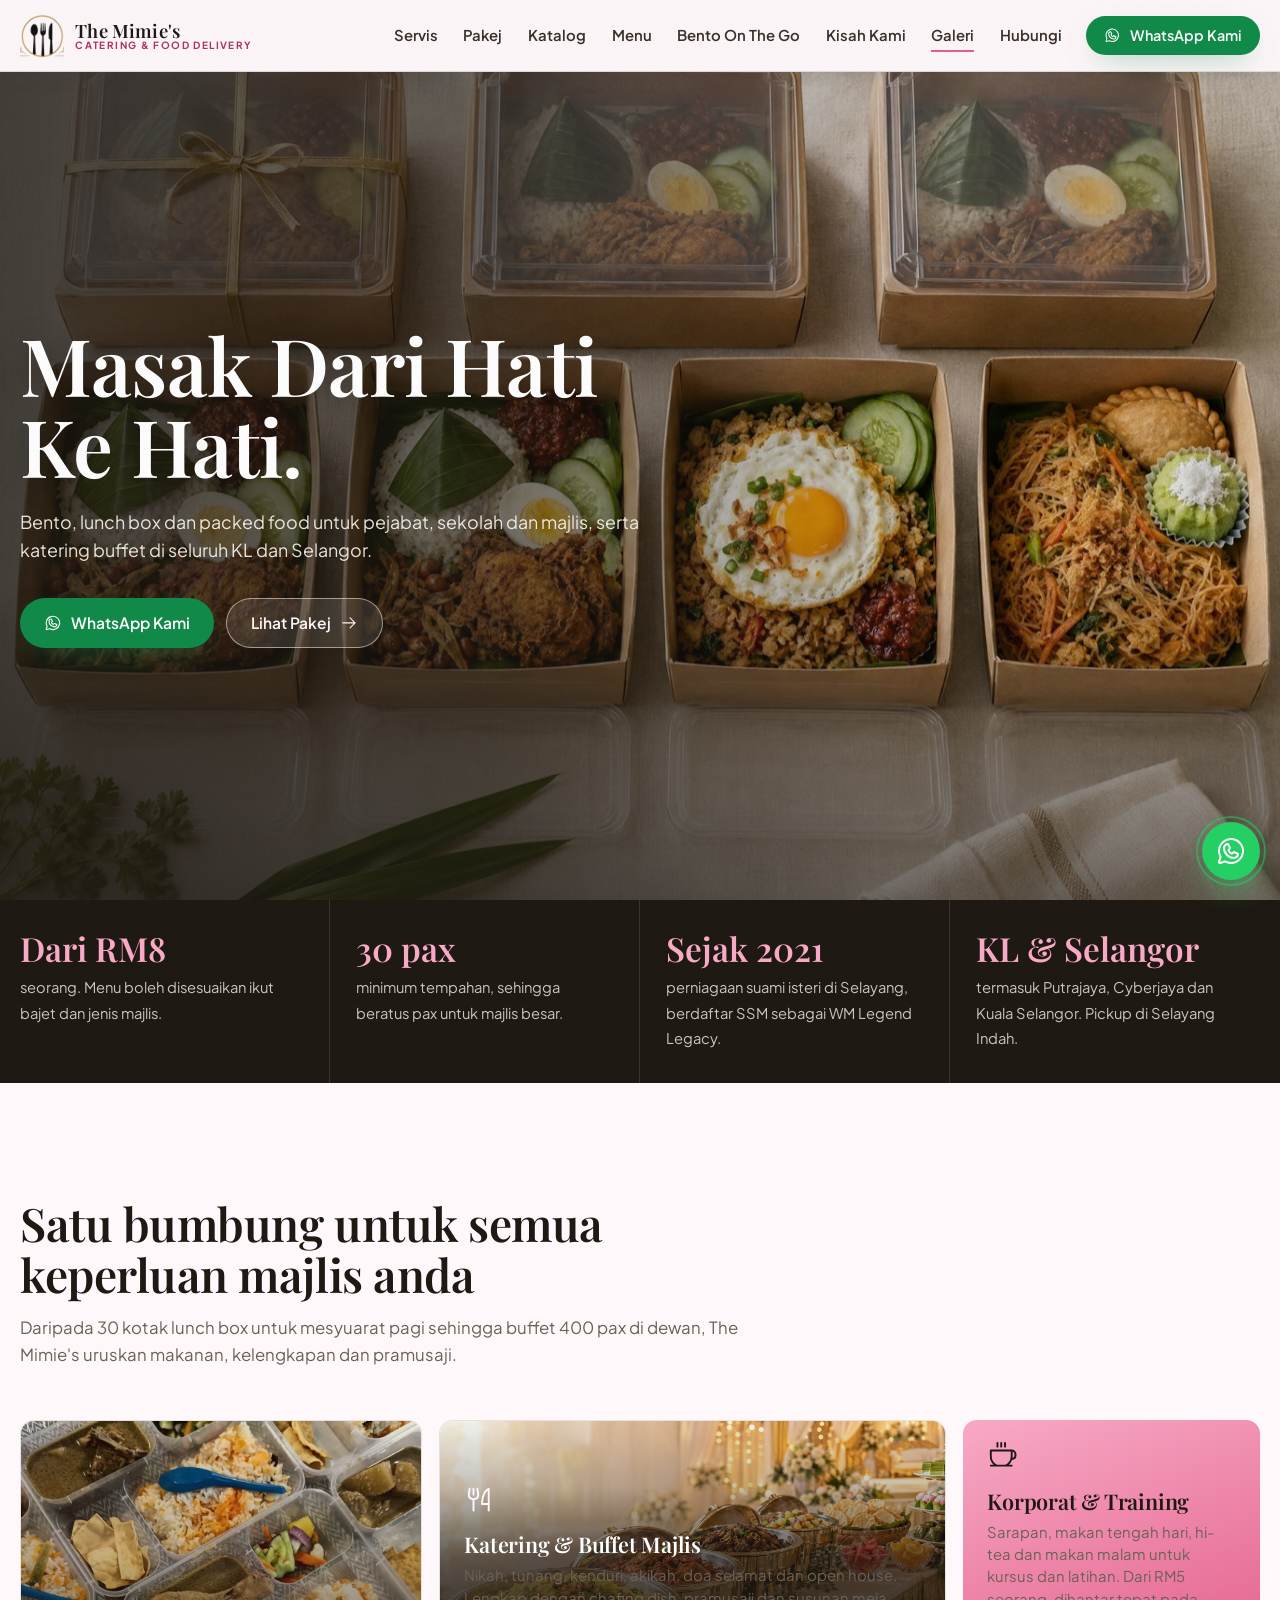
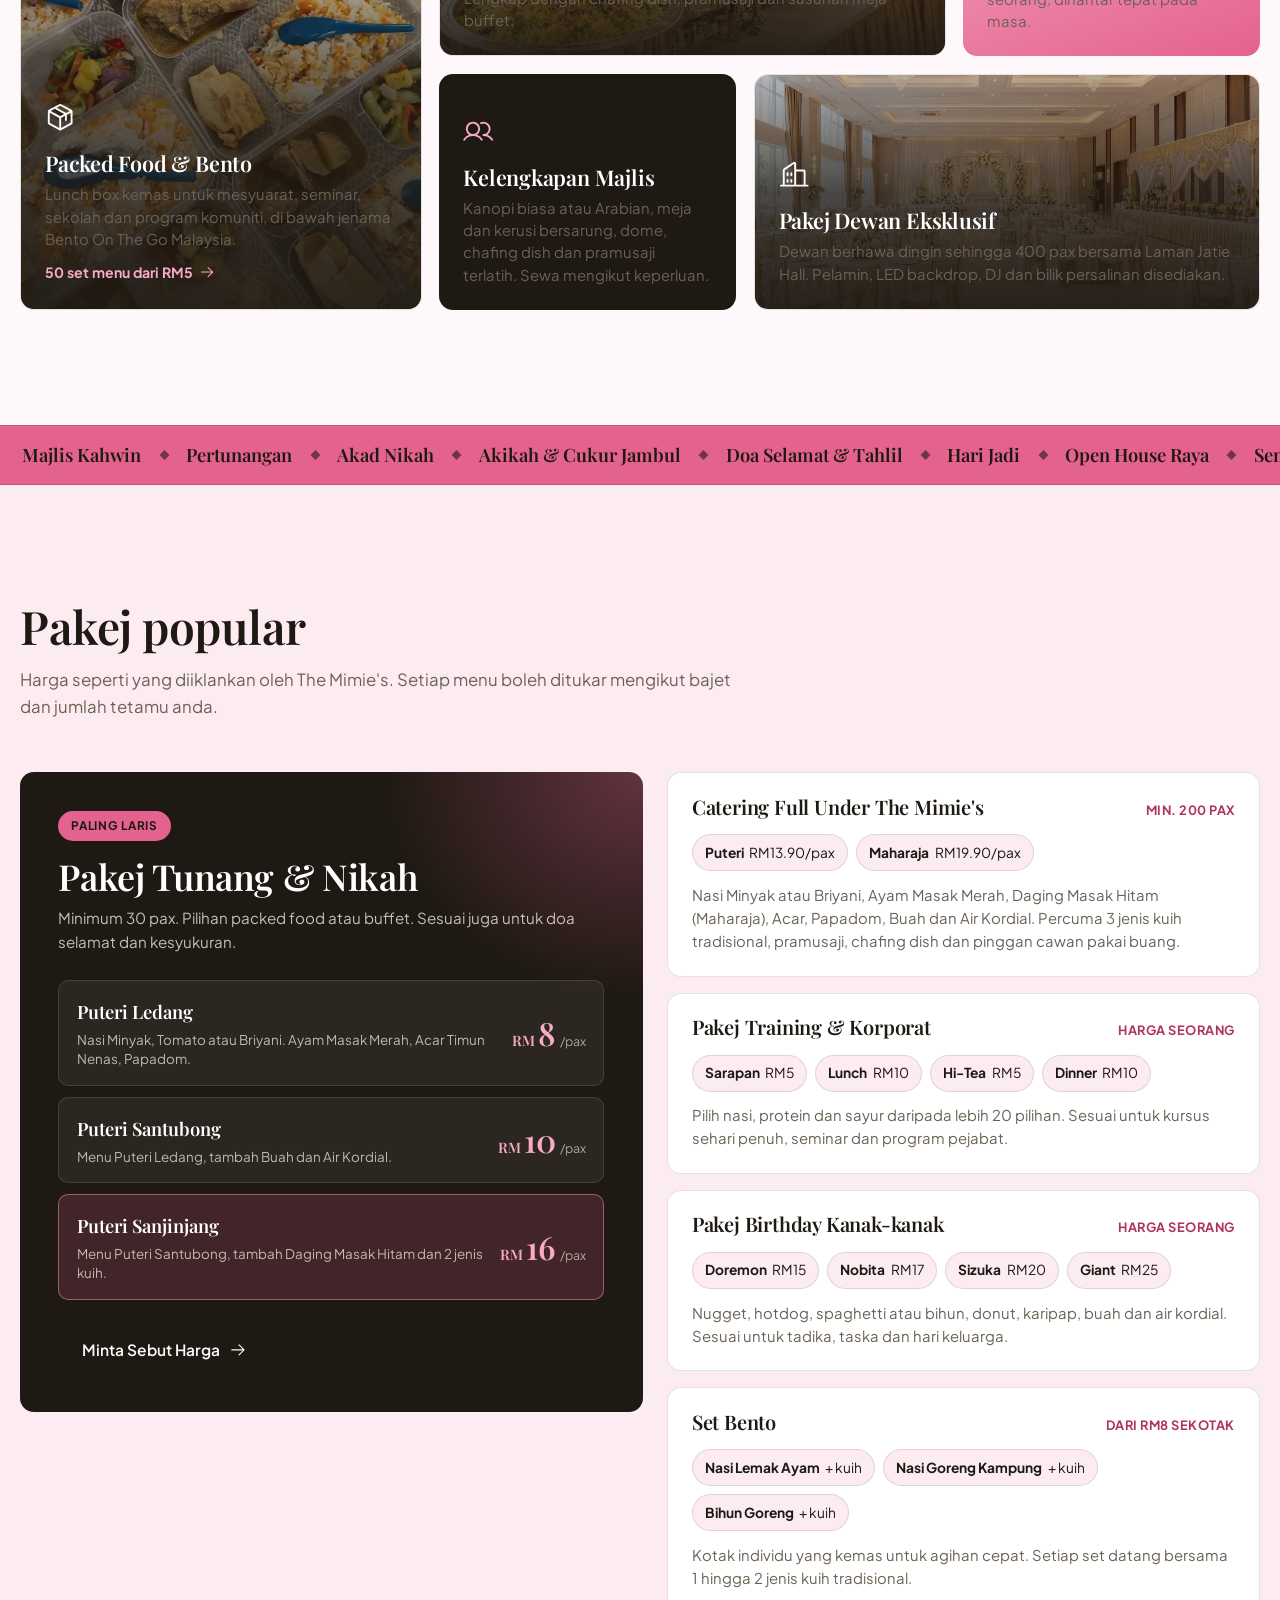
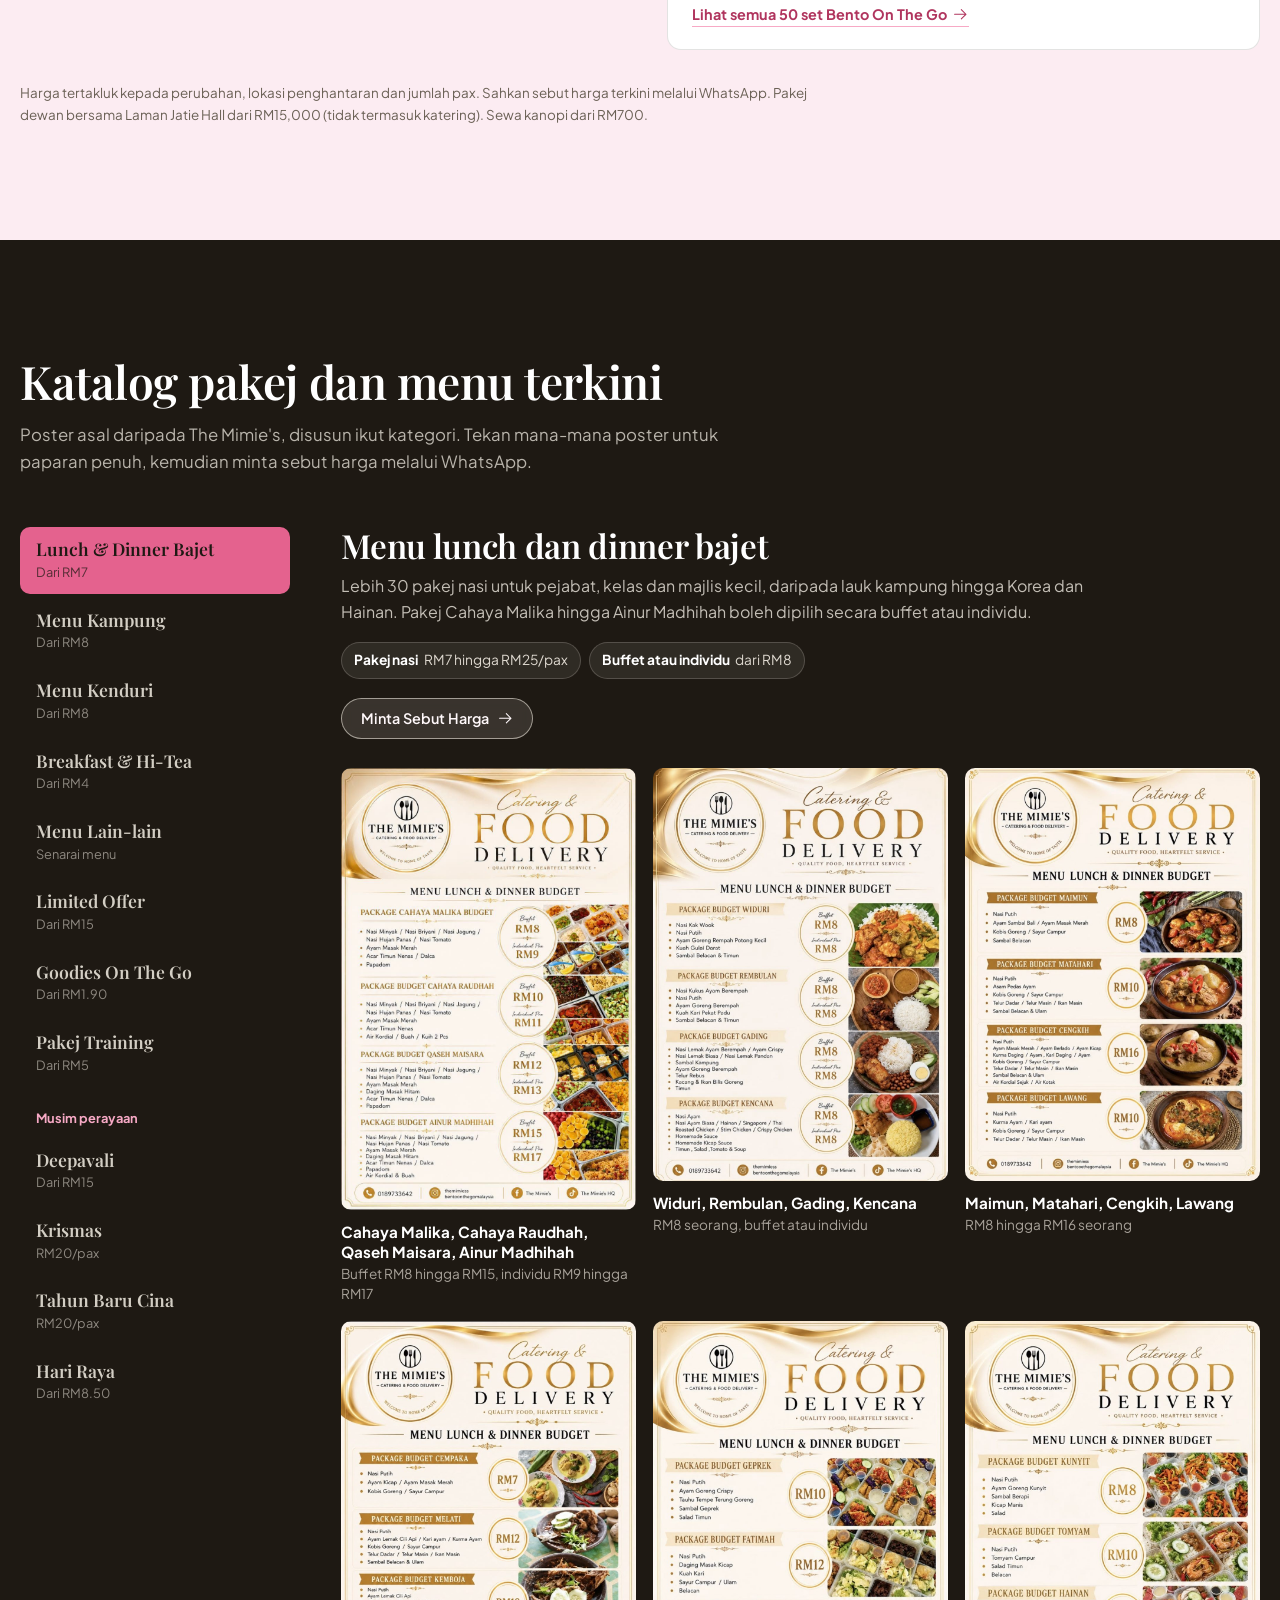
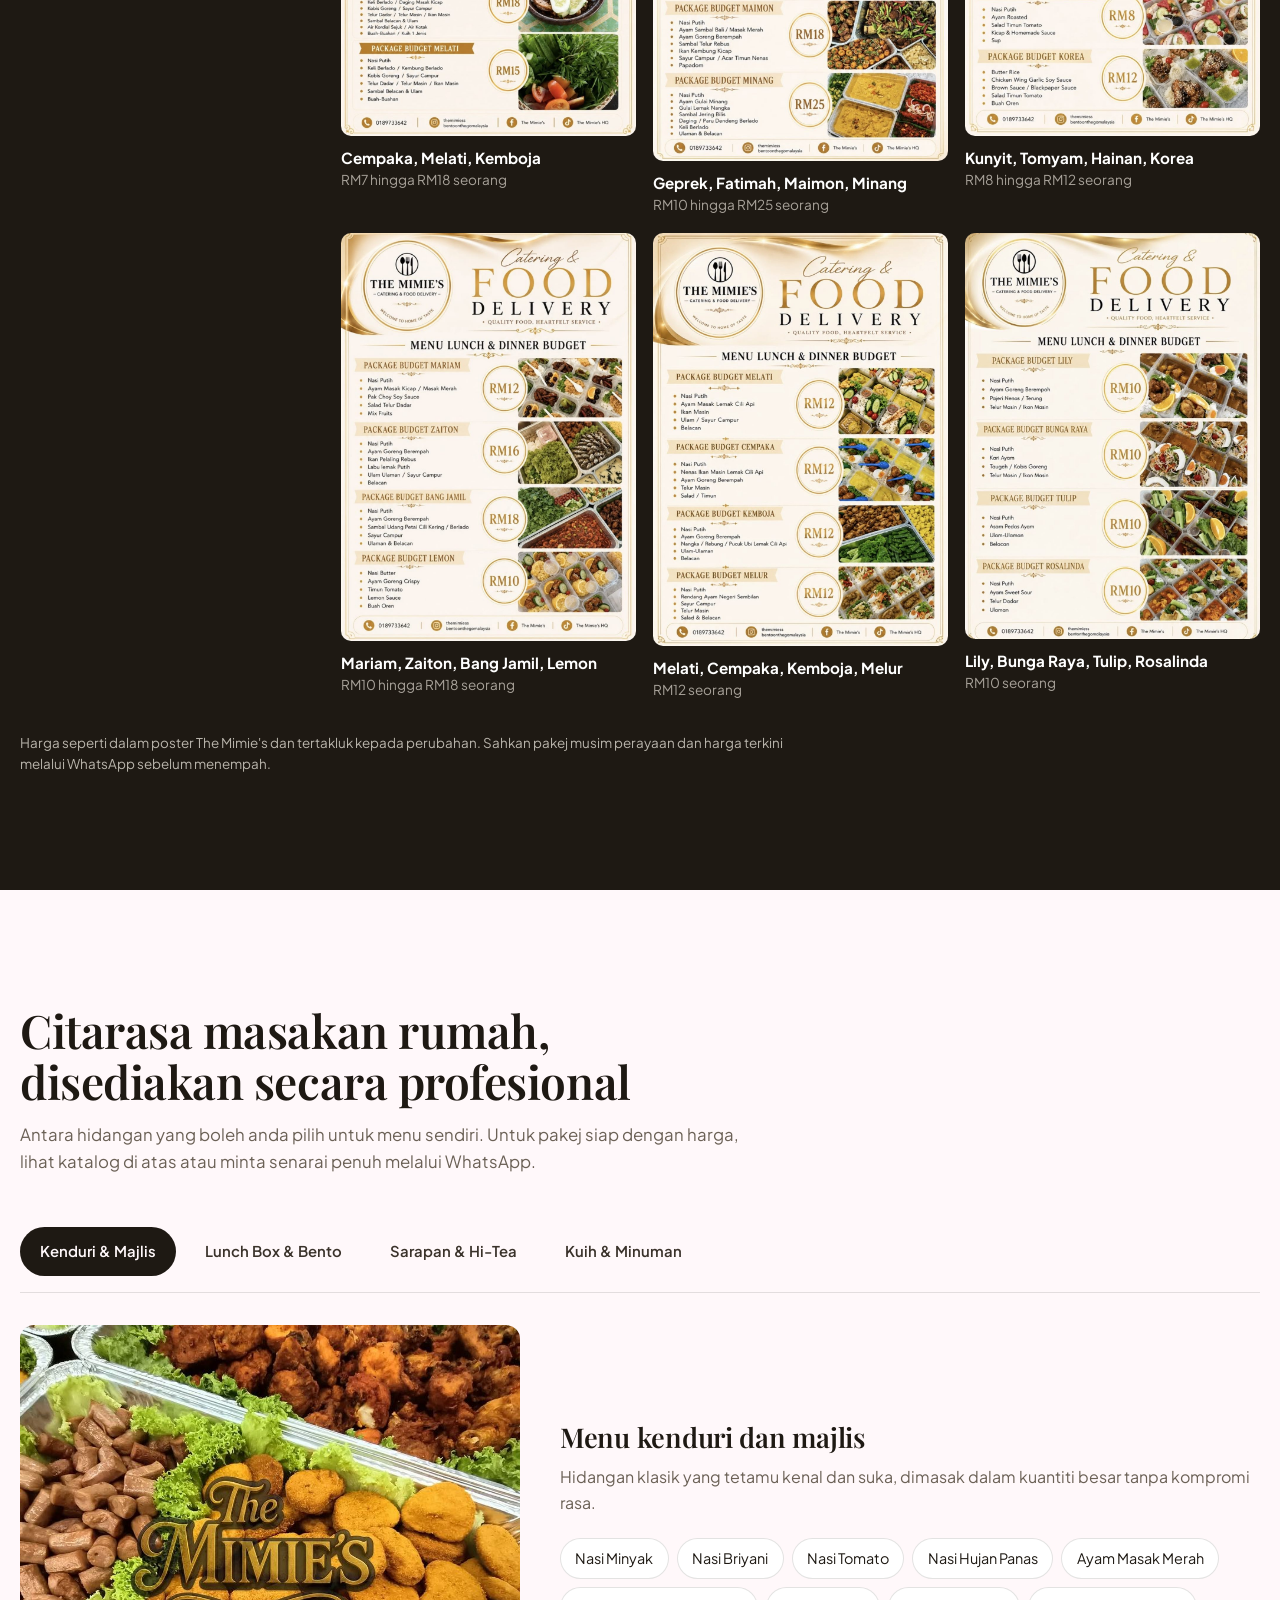
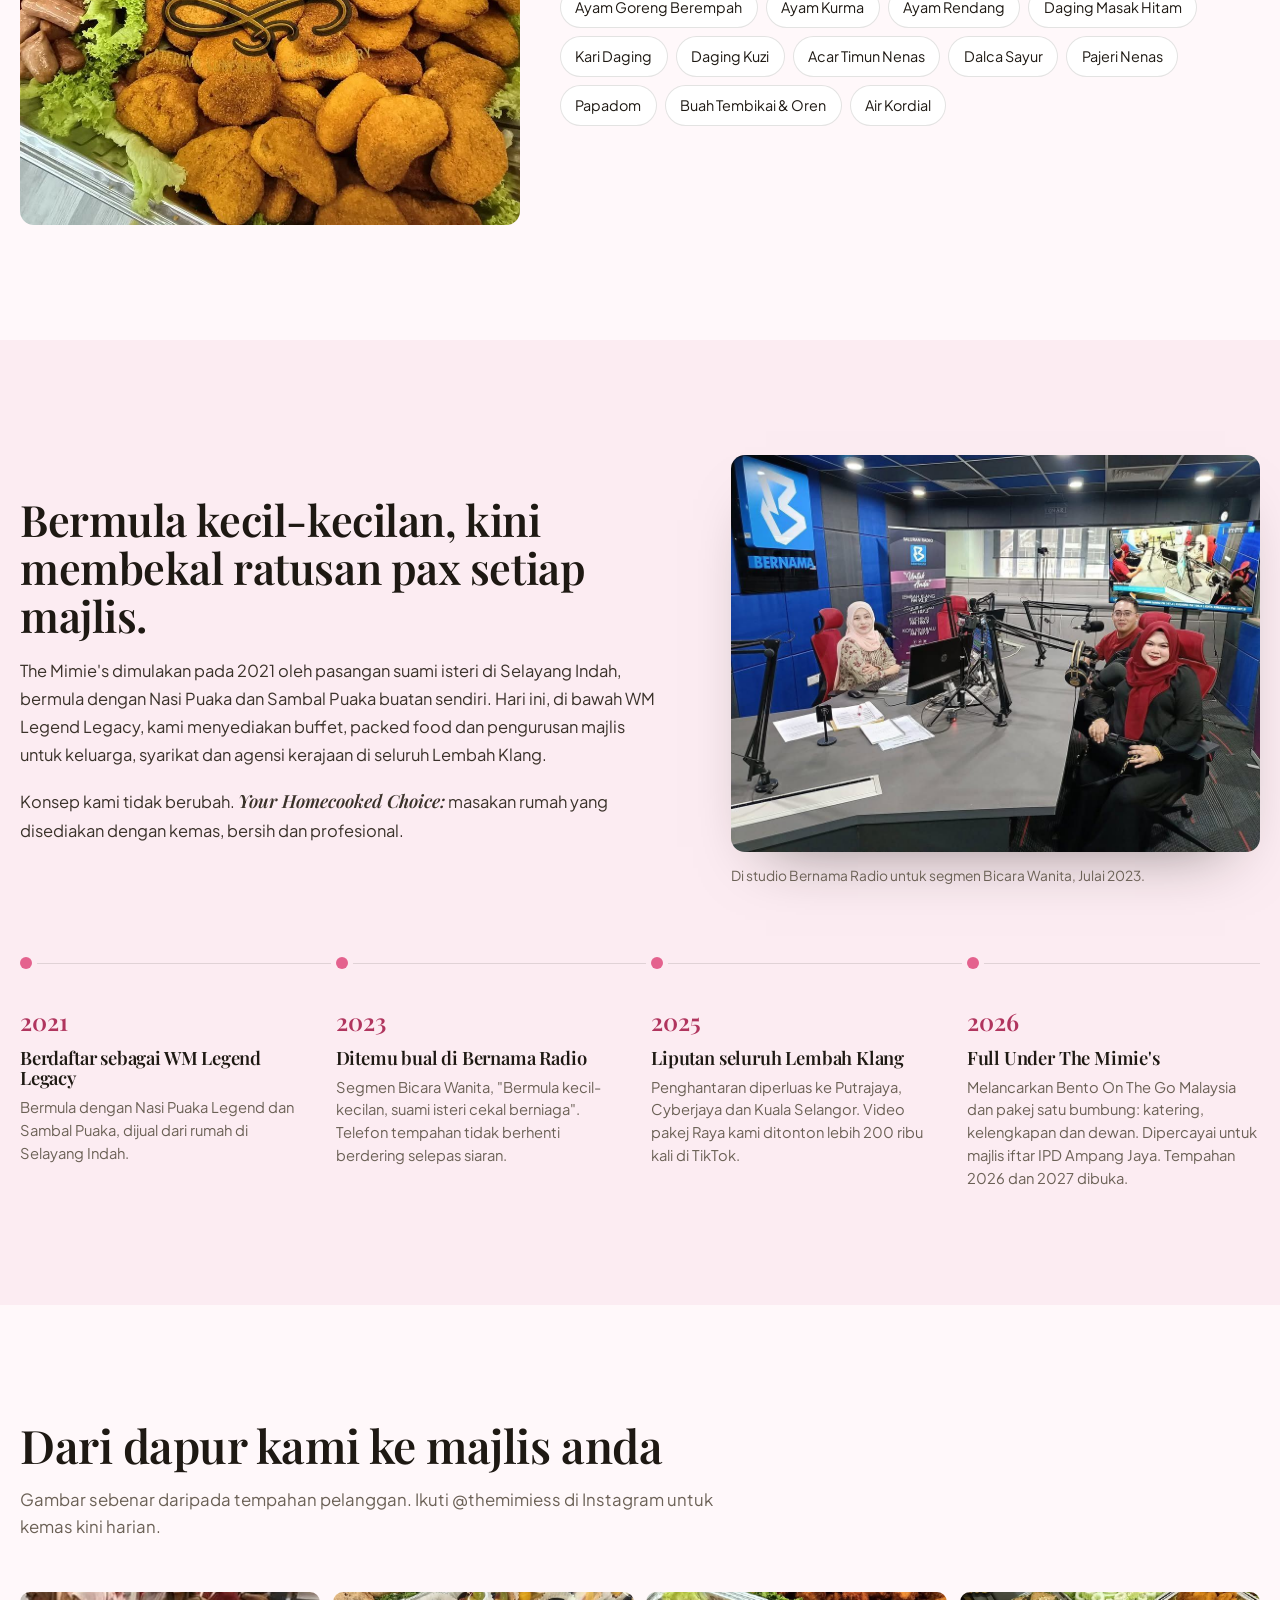
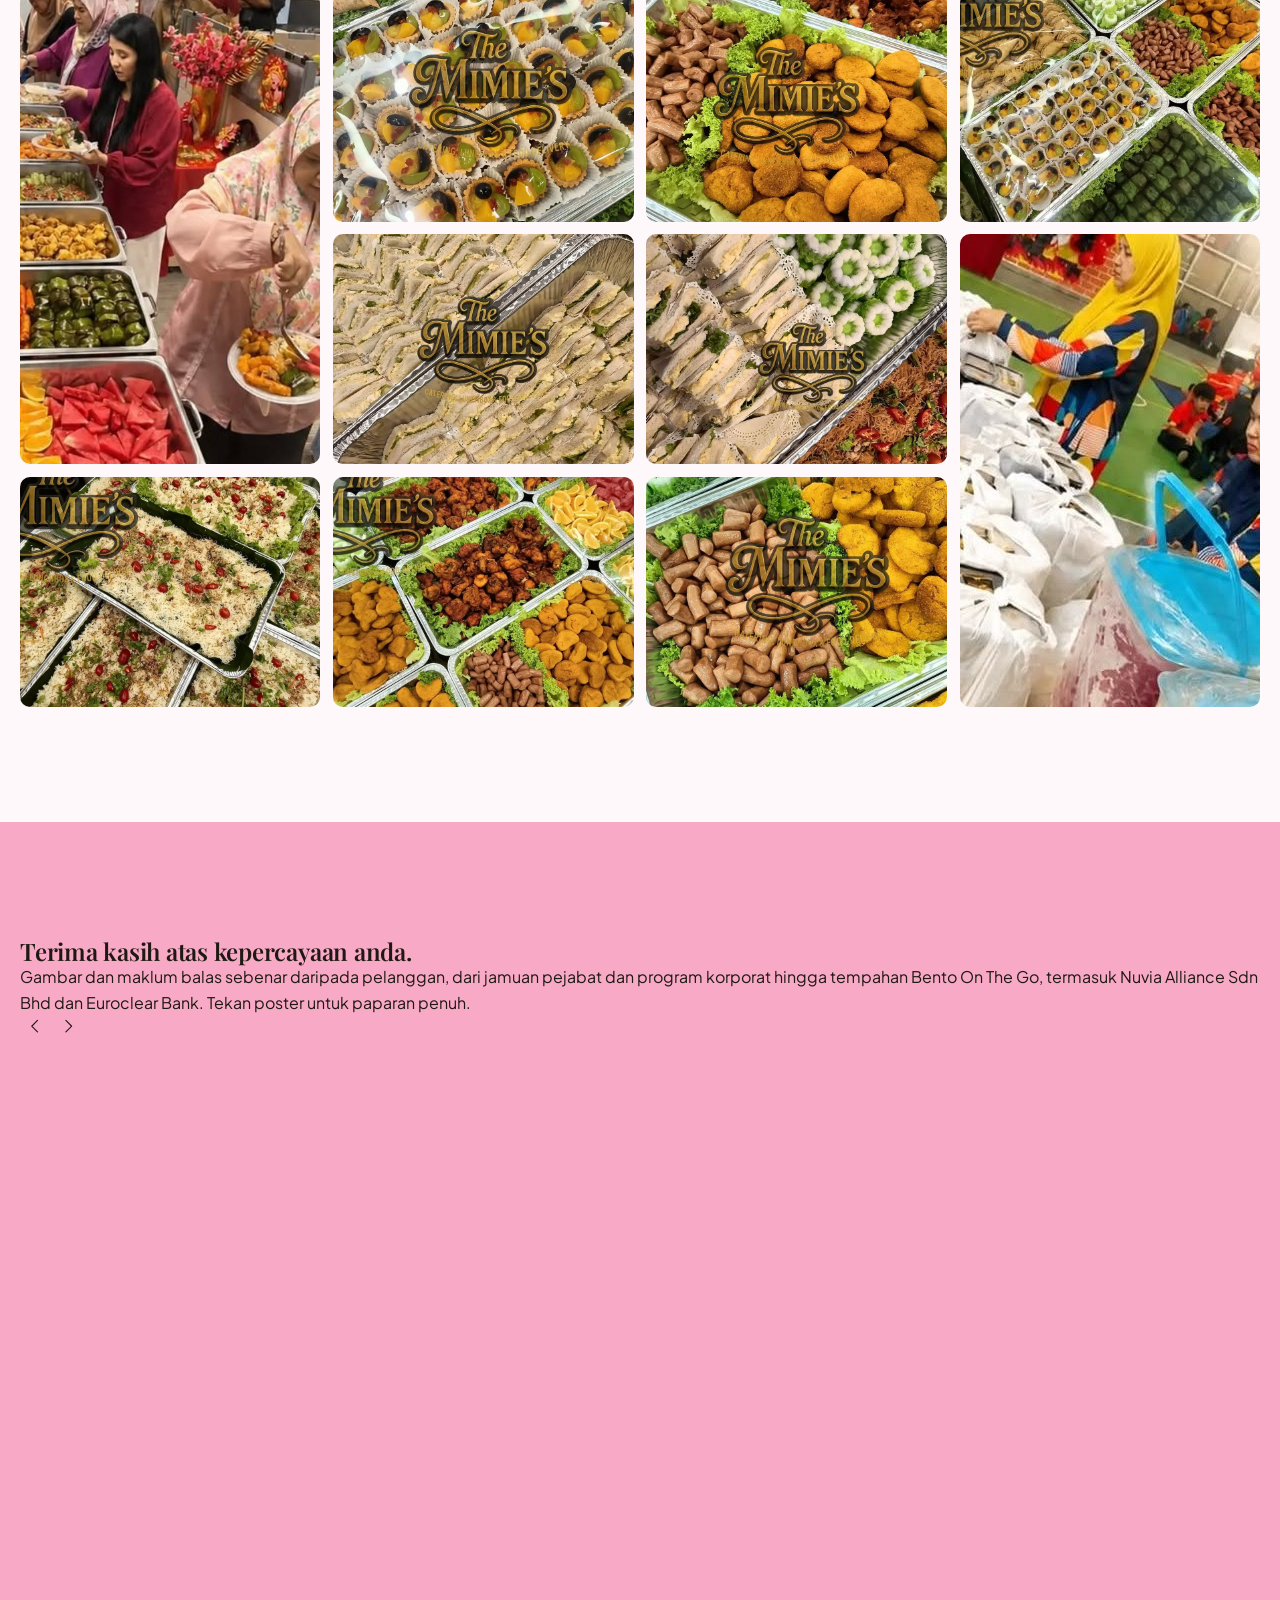
==== commit f0f25e34: "Add files via upload" ====
--- a/index.html
+++ b/index.html
@@ -155,7 +155,7 @@
           <svg class="ic ic--lg" aria-hidden="true"><use href="#i-package"/></svg>
           <h3>Packed Food &amp; Bento</h3>
           <p>Lunch box kemas untuk mesyuarat, seminar, sekolah dan program komuniti, di bawah jenama Bento On The Go Malaysia.</p>
-          <span class="bento__more">16 set menu dari RM6<svg class="ic" aria-hidden="true"><use href="#i-arrow-right"/></svg></span>
+          <span class="bento__more">50 set menu dari RM5<svg class="ic" aria-hidden="true"><use href="#i-arrow-right"/></svg></span>
         </div>
         <a class="stretched" href="bento.html" aria-label="Lihat halaman Bento On The Go"></a>
       </article>
@@ -304,7 +304,7 @@
             <span class="price-chip"><b>Bihun Goreng</b> + kuih</span>
           </div>
           <p>Kotak individu yang kemas untuk agihan cepat. Setiap set datang bersama 1 hingga 2 jenis kuih tradisional.</p>
-          <a class="pkg__link" href="bento.html#set-menu">Lihat semua 16 set Bento On The Go<svg class="ic" aria-hidden="true"><use href="#i-arrow-right"/></svg></a>
+          <a class="pkg__link" href="bento.html#set-menu">Lihat semua 50 set Bento On The Go<svg class="ic" aria-hidden="true"><use href="#i-arrow-right"/></svg></a>
         </article>
       </div>
     </div>
@@ -323,7 +323,11 @@
 
     <div class="katalog reveal">
       <div class="katalog__nav" role="tablist" aria-label="Kategori katalog">
-        <button class="ktab" role="tab" id="ktab-bajet" aria-selected="true" aria-controls="kpanel-bajet"><strong>Lunch &amp; Dinner Bajet</strong><span>Dari RM8</span></button>
+        <button class="ktab" role="tab" id="ktab-bajet" aria-selected="true" aria-controls="kpanel-bajet"><strong>Lunch &amp; Dinner Bajet</strong><span>Dari RM7</span></button>
+        <button class="ktab" role="tab" id="ktab-kampung" aria-selected="false" aria-controls="kpanel-kampung" tabindex="-1"><strong>Menu Kampung</strong><span>Dari RM8</span></button>
+        <button class="ktab" role="tab" id="ktab-kenduri" aria-selected="false" aria-controls="kpanel-kenduri" tabindex="-1"><strong>Menu Kenduri</strong><span>Dari RM8</span></button>
+        <button class="ktab" role="tab" id="ktab-sarapan" aria-selected="false" aria-controls="kpanel-sarapan" tabindex="-1"><strong>Breakfast &amp; Hi-Tea</strong><span>Dari RM4</span></button>
+        <button class="ktab" role="tab" id="ktab-lain" aria-selected="false" aria-controls="kpanel-lain" tabindex="-1"><strong>Menu Lain-lain</strong><span>Senarai menu</span></button>
         <button class="ktab" role="tab" id="ktab-limited" aria-selected="false" aria-controls="kpanel-limited" tabindex="-1"><strong>Limited Offer</strong><span>Dari RM15</span></button>
         <button class="ktab" role="tab" id="ktab-goodies" aria-selected="false" aria-controls="kpanel-goodies" tabindex="-1"><strong>Goodies On The Go</strong><span>Dari RM1.90</span></button>
         <button class="ktab" role="tab" id="ktab-training" aria-selected="false" aria-controls="kpanel-training" tabindex="-1"><strong>Pakej Training</strong><span>Dari RM5</span></button>
@@ -340,23 +344,231 @@
           <div class="kpanel__head">
             <div>
               <h3>Menu lunch dan dinner bajet</h3>
-              <p>Set packed food lengkap dengan kuih untuk pejabat, kelas dan program, serta empat pakej nasi yang boleh dipilih secara buffet atau individu.</p>
+              <p>Lebih 30 pakej nasi untuk pejabat, kelas dan majlis kecil, daripada lauk kampung hingga Korea dan Hainan. Pakej Cahaya Malika hingga Ainur Madhihah boleh dipilih secara buffet atau individu.</p>
               <div class="kpanel__meta">
-                <span class="price-chip"><b>Set kotak</b> RM8 hingga RM10</span>
-                <span class="price-chip"><b>Buffet</b> RM8 hingga RM15/pax</span>
-                <span class="price-chip"><b>Individu</b> RM9 hingga RM17/pax</span>
+                <span class="price-chip"><b>Pakej nasi</b> RM7 hingga RM25/pax</span>
+                <span class="price-chip"><b>Buffet atau individu</b> dari RM8</span>
               </div>
               <a class="btn btn--ghost btn--sm kpanel__cta" href="#hubungi" data-katalog="Menu Lunch &amp; Dinner Bajet">Minta Sebut Harga<svg class="ic" aria-hidden="true"><use href="#i-arrow-right"/></svg></a>
             </div>
           </div>
-          <div class="kposters kposters--narrow" style="--cols:2" data-lb>
-            <button class="kposter" type="button" data-full="katalog-bajet-set.jpg" data-caption="Menu Lunch & Dinner Budget, 6 set packed food dari RM8 sekotak">
-              <span class="kposter__img"><img src="katalog-bajet-set.jpg" alt="Poster Menu Lunch & Dinner Budget dengan enam set packed food: Iman Alaina, Iman Sofea, Kasih Mikayla, Malik Maliki dan Raudan Anaqi pada RM10, serta Kasih Marissa pada RM8" loading="lazy" width="904" height="1280"></span>
+          <div class="kposters" style="--cols:3" data-lb>
+            <button class="kposter" type="button" data-full="katalog-bajet-pakej.jpg" data-caption="Cahaya Malika, Cahaya Raudhah, Qaseh Maisara, Ainur Madhihah, Buffet RM8 hingga RM15, individu RM9 hingga RM17">
+              <span class="kposter__img"><img src="katalog-bajet-pakej.jpg" alt="Poster pakej bajet Cahaya Malika, Cahaya Raudhah, Qaseh Maisara dan Ainur Madhihah, buffet RM8 hingga RM15 dan individu RM9 hingga RM17 seorang" loading="lazy" width="852" height="1280"></span>
+              <span class="kposter__cap"><strong>Cahaya Malika, Cahaya Raudhah, Qaseh Maisara, Ainur Madhihah</strong><span>Buffet RM8 hingga RM15, individu RM9 hingga RM17</span></span>
+            </button>
+            <button class="kposter" type="button" data-full="katalog-bajet-widuri.jpg" data-caption="Widuri, Rembulan, Gading, Kencana, RM8 seorang, buffet atau individu">
+              <span class="kposter__img"><img src="katalog-bajet-widuri.jpg" alt="Poster Menu Lunch &amp; Dinner Budget: Pakej Widuri, Rembulan, Gading dan Kencana, RM8 seorang untuk buffet atau individu" loading="lazy" width="1000" height="1402"></span>
+              <span class="kposter__cap"><strong>Widuri, Rembulan, Gading, Kencana</strong><span>RM8 seorang, buffet atau individu</span></span>
+            </button>
+            <button class="kposter" type="button" data-full="katalog-bajet-maimun.jpg" data-caption="Maimun, Matahari, Cengkih, Lawang, RM8 hingga RM16 seorang">
+              <span class="kposter__img"><img src="katalog-bajet-maimun.jpg" alt="Poster Menu Lunch &amp; Dinner Budget: Pakej Maimun RM8, Matahari RM10, Cengkih RM16 dan Lawang RM10" loading="lazy" width="1000" height="1402"></span>
+              <span class="kposter__cap"><strong>Maimun, Matahari, Cengkih, Lawang</strong><span>RM8 hingga RM16 seorang</span></span>
+            </button>
+            <button class="kposter" type="button" data-full="katalog-bajet-cempaka.jpg" data-caption="Cempaka, Melati, Kemboja, RM7 hingga RM18 seorang">
+              <span class="kposter__img"><img src="katalog-bajet-cempaka.jpg" alt="Poster Menu Lunch &amp; Dinner Budget: Pakej Cempaka RM7, Melati RM12, Kemboja RM18 dan Melati RM15" loading="lazy" width="1000" height="1407"></span>
+              <span class="kposter__cap"><strong>Cempaka, Melati, Kemboja</strong><span>RM7 hingga RM18 seorang</span></span>
+            </button>
+            <button class="kposter" type="button" data-full="katalog-bajet-geprek.jpg" data-caption="Geprek, Fatimah, Maimon, Minang, RM10 hingga RM25 seorang">
+              <span class="kposter__img"><img src="katalog-bajet-geprek.jpg" alt="Poster Menu Lunch &amp; Dinner Budget: Pakej Geprek RM10, Fatimah RM12, Maimon RM18 dan Minang RM25" loading="lazy" width="1000" height="1494"></span>
+              <span class="kposter__cap"><strong>Geprek, Fatimah, Maimon, Minang</strong><span>RM10 hingga RM25 seorang</span></span>
+            </button>
+            <button class="kposter" type="button" data-full="katalog-bajet-kunyit.jpg" data-caption="Kunyit, Tomyam, Hainan, Korea, RM8 hingga RM12 seorang">
+              <span class="kposter__img"><img src="katalog-bajet-kunyit.jpg" alt="Poster Menu Lunch &amp; Dinner Budget: Pakej Kunyit RM8, Tomyam RM10, Hainan RM8 dan Korea RM12" loading="lazy" width="1000" height="1407"></span>
+              <span class="kposter__cap"><strong>Kunyit, Tomyam, Hainan, Korea</strong><span>RM8 hingga RM12 seorang</span></span>
+            </button>
+            <button class="kposter" type="button" data-full="katalog-bajet-mariam.jpg" data-caption="Mariam, Zaiton, Bang Jamil, Lemon, RM10 hingga RM18 seorang">
+              <span class="kposter__img"><img src="katalog-bajet-mariam.jpg" alt="Poster Menu Lunch &amp; Dinner Budget: Pakej Mariam RM12, Zaiton RM16, Bang Jamil RM18 dan Lemon RM10" loading="lazy" width="1000" height="1386"></span>
+              <span class="kposter__cap"><strong>Mariam, Zaiton, Bang Jamil, Lemon</strong><span>RM10 hingga RM18 seorang</span></span>
+            </button>
+            <button class="kposter" type="button" data-full="katalog-bajet-melati.jpg" data-caption="Melati, Cempaka, Kemboja, Melur, RM12 seorang">
+              <span class="kposter__img"><img src="katalog-bajet-melati.jpg" alt="Poster Menu Lunch &amp; Dinner Budget: Pakej Melati, Cempaka, Kemboja dan Melur, RM12 seorang" loading="lazy" width="1000" height="1403"></span>
+              <span class="kposter__cap"><strong>Melati, Cempaka, Kemboja, Melur</strong><span>RM12 seorang</span></span>
+            </button>
+            <button class="kposter" type="button" data-full="katalog-bajet-lily.jpg" data-caption="Lily, Bunga Raya, Tulip, Rosalinda, RM10 seorang">
+              <span class="kposter__img"><img src="katalog-bajet-lily.jpg" alt="Poster Menu Lunch &amp; Dinner Budget: Pakej Lily, Bunga Raya, Tulip dan Rosalinda, RM10 seorang" loading="lazy" width="1000" height="1379"></span>
+              <span class="kposter__cap"><strong>Lily, Bunga Raya, Tulip, Rosalinda</strong><span>RM10 seorang</span></span>
+            </button>
+          </div>
+        </div>
+
+        <!-- Menu Kampung -->
+        <div class="kpanel" role="tabpanel" id="kpanel-kampung" aria-labelledby="ktab-kampung" hidden>
+          <div class="kpanel__head">
+            <div>
+              <h3>Menu kampung</h3>
+              <p>Nasi putih dengan lauk kampung, sambal belacan dan ulam, serta set packed food lengkap dengan kuih. Sesuai untuk pejabat, kelas dan program.</p>
+              <div class="kpanel__meta">
+                <span class="price-chip"><b>Pakej nasi putih</b> RM8 hingga RM25/pax</span>
+                <span class="price-chip"><b>Set kotak dengan kuih</b> RM8 hingga RM10</span>
+              </div>
+              <a class="btn btn--ghost btn--sm kpanel__cta" href="#hubungi" data-katalog="Menu Kampung">Minta Sebut Harga<svg class="ic" aria-hidden="true"><use href="#i-arrow-right"/></svg></a>
+            </div>
+          </div>
+          <div class="kposters" style="--cols:3" data-lb>
+            <button class="kposter" type="button" data-full="katalog-bajet-melati.jpg" data-caption="Melati, Cempaka, Kemboja, Melur, RM12 seorang">
+              <span class="kposter__img"><img src="katalog-bajet-melati.jpg" alt="Poster Menu Lunch &amp; Dinner Budget: Pakej Melati, Cempaka, Kemboja dan Melur, RM12 seorang" loading="lazy" width="1000" height="1403"></span>
+              <span class="kposter__cap"><strong>Melati, Cempaka, Kemboja, Melur</strong><span>RM12 seorang</span></span>
+            </button>
+            <button class="kposter" type="button" data-full="katalog-bajet-mariam.jpg" data-caption="Mariam, Zaiton, Bang Jamil, Lemon, RM10 hingga RM18 seorang">
+              <span class="kposter__img"><img src="katalog-bajet-mariam.jpg" alt="Poster Menu Lunch &amp; Dinner Budget: Pakej Mariam RM12, Zaiton RM16, Bang Jamil RM18 dan Lemon RM10" loading="lazy" width="1000" height="1386"></span>
+              <span class="kposter__cap"><strong>Mariam, Zaiton, Bang Jamil, Lemon</strong><span>RM10 hingga RM18 seorang</span></span>
+            </button>
+            <button class="kposter" type="button" data-full="katalog-bajet-kunyit.jpg" data-caption="Kunyit, Tomyam, Hainan, Korea, RM8 hingga RM12 seorang">
+              <span class="kposter__img"><img src="katalog-bajet-kunyit.jpg" alt="Poster Menu Lunch &amp; Dinner Budget: Pakej Kunyit RM8, Tomyam RM10, Hainan RM8 dan Korea RM12" loading="lazy" width="1000" height="1407"></span>
+              <span class="kposter__cap"><strong>Kunyit, Tomyam, Hainan, Korea</strong><span>RM8 hingga RM12 seorang</span></span>
+            </button>
+            <button class="kposter" type="button" data-full="katalog-bajet-lily.jpg" data-caption="Lily, Bunga Raya, Tulip, Rosalinda, RM10 seorang">
+              <span class="kposter__img"><img src="katalog-bajet-lily.jpg" alt="Poster Menu Lunch &amp; Dinner Budget: Pakej Lily, Bunga Raya, Tulip dan Rosalinda, RM10 seorang" loading="lazy" width="1000" height="1379"></span>
+              <span class="kposter__cap"><strong>Lily, Bunga Raya, Tulip, Rosalinda</strong><span>RM10 seorang</span></span>
+            </button>
+            <button class="kposter" type="button" data-full="katalog-bajet-set.jpg" data-caption="6 set packed food, RM8 hingga RM10 sekotak, dengan kuih">
+              <span class="kposter__img"><img src="katalog-bajet-set.jpg" alt="Poster Menu Lunch &amp; Dinner Budget dengan enam set packed food: Iman Alaina, Iman Sofea, Kasih Mikayla, Malik Maliki dan Raudan Anaqi pada RM10, serta Kasih Marissa pada RM8" loading="lazy" width="904" height="1280"></span>
               <span class="kposter__cap"><strong>6 set packed food</strong><span>RM8 hingga RM10 sekotak, dengan kuih</span></span>
             </button>
-            <button class="kposter" type="button" data-full="katalog-bajet-pakej.jpg" data-caption="Menu Lunch & Dinner Budget, 4 pakej nasi buffet atau individu">
+            <button class="kposter" type="button" data-full="katalog-kampung-lekir.jpg" data-caption="Lekir, Tuah, Cempaka Super Special, Jebat, RM12 hingga RM18 seorang">
+              <span class="kposter__img"><img src="katalog-kampung-lekir.jpg" alt="Poster Menu Lunch &amp; Dinner Budget: Pakej Lekir RM15, Tuah RM12, Cempaka Super Special RM18 dan Jebat RM12" loading="lazy" width="973" height="1280"></span>
+              <span class="kposter__cap"><strong>Lekir, Tuah, Cempaka Super Special, Jebat</strong><span>RM12 hingga RM18 seorang</span></span>
+            </button>
+            <button class="kposter" type="button" data-full="katalog-bajet-geprek.jpg" data-caption="Geprek, Fatimah, Maimon, Minang, RM10 hingga RM25 seorang">
+              <span class="kposter__img"><img src="katalog-bajet-geprek.jpg" alt="Poster Menu Lunch &amp; Dinner Budget: Pakej Geprek RM10, Fatimah RM12, Maimon RM18 dan Minang RM25" loading="lazy" width="1000" height="1494"></span>
+              <span class="kposter__cap"><strong>Geprek, Fatimah, Maimon, Minang</strong><span>RM10 hingga RM25 seorang</span></span>
+            </button>
+            <button class="kposter" type="button" data-full="katalog-bajet-widuri.jpg" data-caption="Widuri, Rembulan, Gading, Kencana, RM8 seorang, buffet atau individu">
+              <span class="kposter__img"><img src="katalog-bajet-widuri.jpg" alt="Poster Menu Lunch &amp; Dinner Budget: Pakej Widuri, Rembulan, Gading dan Kencana, RM8 seorang untuk buffet atau individu" loading="lazy" width="1000" height="1402"></span>
+              <span class="kposter__cap"><strong>Widuri, Rembulan, Gading, Kencana</strong><span>RM8 seorang, buffet atau individu</span></span>
+            </button>
+            <button class="kposter" type="button" data-full="katalog-bajet-maimun.jpg" data-caption="Maimun, Matahari, Cengkih, Lawang, RM8 hingga RM16 seorang">
+              <span class="kposter__img"><img src="katalog-bajet-maimun.jpg" alt="Poster Menu Lunch &amp; Dinner Budget: Pakej Maimun RM8, Matahari RM10, Cengkih RM16 dan Lawang RM10" loading="lazy" width="1000" height="1402"></span>
+              <span class="kposter__cap"><strong>Maimun, Matahari, Cengkih, Lawang</strong><span>RM8 hingga RM16 seorang</span></span>
+            </button>
+          </div>
+        </div>
+
+        <!-- Menu Kenduri -->
+        <div class="kpanel" role="tabpanel" id="kpanel-kenduri" aria-labelledby="ktab-kenduri" hidden>
+          <div class="kpanel__head">
+            <div>
+              <h3>Menu kenduri</h3>
+              <p>Hidangan buffet untuk majlis perkahwinan, akikah, kesyukuran, rumah terbuka, graduasi, korporat dan tahlil. Pakej Ainur Madhihah termasuk pinggan, cawan, sudu dan garfu pakai buang.</p>
+              <div class="kpanel__meta">
+                <span class="price-chip"><b>Pakej Ainur Madhihah</b> RM16/pax</span>
+                <span class="price-chip"><b>100 pax</b> RM1,600</span>
+                <span class="price-chip"><b>Chafing dish petak</b> RM150</span>
+                <span class="price-chip"><b>Cahaya Malika</b> dari RM8/pax</span>
+              </div>
+              <a class="btn btn--ghost btn--sm kpanel__cta" href="#hubungi" data-katalog="Menu Kenduri">Minta Sebut Harga<svg class="ic" aria-hidden="true"><use href="#i-arrow-right"/></svg></a>
+            </div>
+          </div>
+          <div class="kposters" style="--cols:3" data-lb>
+            <button class="kposter" type="button" data-full="katalog-bajet-pakej.jpg" data-caption="Cahaya Malika, Cahaya Raudhah, Qaseh Maisara, Ainur Madhihah, Buffet RM8 hingga RM15, individu RM9 hingga RM17">
               <span class="kposter__img"><img src="katalog-bajet-pakej.jpg" alt="Poster pakej bajet Cahaya Malika, Cahaya Raudhah, Qaseh Maisara dan Ainur Madhihah, buffet RM8 hingga RM15 dan individu RM9 hingga RM17 seorang" loading="lazy" width="852" height="1280"></span>
-              <span class="kposter__cap"><strong>4 pakej nasi bajet</strong><span>Buffet dari RM8, individu dari RM9</span></span>
+              <span class="kposter__cap"><strong>Cahaya Malika, Cahaya Raudhah, Qaseh Maisara, Ainur Madhihah</strong><span>Buffet RM8 hingga RM15, individu RM9 hingga RM17</span></span>
+            </button>
+            <button class="kposter" type="button" data-full="katalog-kenduri-ayam-masak-merah.jpg" data-caption="Ayam Masak Merah, Rempah ratus pilihan, pedas manis">
+              <span class="kposter__img"><img src="katalog-kenduri-ayam-masak-merah.jpg" alt="Poster hidangan kenduri The Mimie's: ayam masak merah dalam chafing dish" loading="lazy" width="960" height="1280"></span>
+              <span class="kposter__cap"><strong>Ayam Masak Merah</strong><span>Rempah ratus pilihan, pedas manis</span></span>
+            </button>
+            <button class="kposter" type="button" data-full="katalog-kenduri-buah.jpg" data-caption="Buah Tembikai &amp; Oren, Buah segar untuk pencuci mulut">
+              <span class="kposter__img"><img src="katalog-kenduri-buah.jpg" alt="Poster hidangan kenduri The Mimie's: buah tembikai dan oren dalam chafing dish" loading="lazy" width="960" height="1280"></span>
+              <span class="kposter__cap"><strong>Buah Tembikai &amp; Oren</strong><span>Buah segar untuk pencuci mulut</span></span>
+            </button>
+            <button class="kposter" type="button" data-full="katalog-kenduri-nasi-minyak.jpg" data-caption="Nasi Minyak Butter, Dimasak dengan butter dan rempah ratus">
+              <span class="kposter__img"><img src="katalog-kenduri-nasi-minyak.jpg" alt="Poster hidangan kenduri The Mimie's: nasi minyak butter dengan kismis" loading="lazy" width="960" height="1280"></span>
+              <span class="kposter__cap"><strong>Nasi Minyak Butter</strong><span>Dimasak dengan butter dan rempah ratus</span></span>
+            </button>
+            <button class="kposter" type="button" data-full="katalog-kenduri-papadom.jpg" data-caption="Papadom, Rangup, pelengkap hidangan">
+              <span class="kposter__img"><img src="katalog-kenduri-papadom.jpg" alt="Poster hidangan kenduri The Mimie's: papadom dalam chafing dish" loading="lazy" width="960" height="1280"></span>
+              <span class="kposter__cap"><strong>Papadom</strong><span>Rangup, pelengkap hidangan</span></span>
+            </button>
+            <button class="kposter" type="button" data-full="katalog-kenduri-daging-masak-hitam.jpg" data-caption="Daging Masak Hitam, Dimasak perlahan dengan rempah">
+              <span class="kposter__img"><img src="katalog-kenduri-daging-masak-hitam.jpg" alt="Poster hidangan kenduri The Mimie's: daging masak hitam dalam chafing dish" loading="lazy" width="960" height="1280"></span>
+              <span class="kposter__cap"><strong>Daging Masak Hitam</strong><span>Dimasak perlahan dengan rempah</span></span>
+            </button>
+            <button class="kposter" type="button" data-full="katalog-kenduri-acar.jpg" data-caption="Acar Timun Nenas, Masam, manis dan pedas">
+              <span class="kposter__img"><img src="katalog-kenduri-acar.jpg" alt="Poster hidangan kenduri The Mimie's: acar timun nenas dalam chafing dish" loading="lazy" width="960" height="1280"></span>
+              <span class="kposter__cap"><strong>Acar Timun Nenas</strong><span>Masam, manis dan pedas</span></span>
+            </button>
+            <button class="kposter" type="button" data-full="katalog-kenduri-air-kordial.jpg" data-caption="Air Kordial Sirap atau Sunquick, Dalam balang untuk semua majlis">
+              <span class="kposter__img"><img src="katalog-kenduri-air-kordial.jpg" alt="Poster hidangan kenduri The Mimie's: air kordial sirap dalam balang" loading="lazy" width="960" height="1280"></span>
+              <span class="kposter__cap"><strong>Air Kordial Sirap atau Sunquick</strong><span>Dalam balang untuk semua majlis</span></span>
+            </button>
+            <button class="kposter" type="button" data-full="katalog-kenduri-ainur-madhihah.jpg" data-caption="Pakej Ainur Madhihah, RM16 seorang atau RM1,600 untuk 100 pax">
+              <span class="kposter__img"><img src="katalog-kenduri-ainur-madhihah.jpg" alt="Poster Pakej Ainur Madhihah RM16 seorang atau RM1,600 untuk 100 pax: nasi minyak, tomato, briyani atau hujan panas, ayam masak merah, daging masak hitam, acar timun nenas, papadom, buah tembikai dan oren, air kordial sirap atau Sunquick" loading="lazy" width="853" height="1280"></span>
+              <span class="kposter__cap"><strong>Pakej Ainur Madhihah</strong><span>RM16 seorang atau RM1,600 untuk 100 pax</span></span>
+            </button>
+          </div>
+        </div>
+
+        <!-- Breakfast & Hi-Tea -->
+        <div class="kpanel" role="tabpanel" id="kpanel-sarapan" aria-labelledby="ktab-sarapan" hidden>
+          <div class="kpanel__head">
+            <div>
+              <h3>Breakfast dan hi-tea</h3>
+              <p>Sarapan dan minum petang untuk mesyuarat, kursus dan majlis: nasi lemak, bihun dan mee goreng, pulut kuning, roti jala, kuih campur dan sandwich, serta minuman dalam balang.</p>
+              <div class="kpanel__meta">
+                <span class="price-chip"><b>Sarapan</b> dari RM4</span>
+                <span class="price-chip"><b>Kuih mix 3 keping</b> RM4</span>
+                <span class="price-chip"><b>Air balang</b> RM30 hingga RM130</span>
+              </div>
+              <a class="btn btn--ghost btn--sm kpanel__cta" href="#hubungi" data-katalog="Breakfast &amp; Hi-Tea">Minta Sebut Harga<svg class="ic" aria-hidden="true"><use href="#i-arrow-right"/></svg></a>
+            </div>
+          </div>
+          <div class="kposters kposters--5" data-lb>
+            <button class="kposter" type="button" data-full="katalog-bajet-set.jpg" data-caption="6 set packed food, RM8 hingga RM10 sekotak, dengan kuih">
+              <span class="kposter__img"><img src="katalog-bajet-set.jpg" alt="Poster Menu Lunch &amp; Dinner Budget dengan enam set packed food: Iman Alaina, Iman Sofea, Kasih Mikayla, Malik Maliki dan Raudan Anaqi pada RM10, serta Kasih Marissa pada RM8" loading="lazy" width="904" height="1280"></span>
+              <span class="kposter__cap"><strong>6 set packed food</strong><span>RM8 hingga RM10 sekotak, dengan kuih</span></span>
+            </button>
+            <button class="kposter" type="button" data-full="katalog-sarapan-nasi-mee.jpg" data-caption="Nasi lemak, bihun, mee dan pulut kuning, RM4 hingga RM12 seorang">
+              <span class="kposter__img"><img src="katalog-sarapan-nasi-mee.jpg" alt="Poster Menu Lunch &amp; Dinner Budget: bihun, mee atau kuey tiaw goreng dan nasi lemak dari RM4, serta nasi goreng, pulut kuning diraja, mee kari nyonya dan nasi impit kampung hingga RM12" loading="lazy" width="904" height="1280"></span>
+              <span class="kposter__cap"><strong>Nasi lemak, bihun, mee dan pulut kuning</strong><span>RM4 hingga RM12 seorang</span></span>
+            </button>
+            <button class="kposter" type="button" data-full="katalog-sarapan-kuih-set.jpg" data-caption="Roti jala, kuih mix dan sandwich, RM4 hingga RM8 seorang">
+              <span class="kposter__img"><img src="katalog-sarapan-kuih-set.jpg" alt="Poster set roti jala mix popia, kuih mix 3 keping, tauhu begedil dan bubur, serta kuih mix sandwich, RM4 hingga RM8" loading="lazy" width="904" height="1280"></span>
+              <span class="kposter__cap"><strong>Roti jala, kuih mix dan sandwich</strong><span>RM4 hingga RM8 seorang</span></span>
+            </button>
+            <button class="kposter" type="button" data-full="katalog-sarapan-kuih.jpg" data-caption="Senarai kuih, Untuk buffet atau pack individu">
+              <span class="kposter__img"><img src="katalog-sarapan-kuih.jpg" alt="Poster Menu Budget: senarai kuih untuk buffet dan individual pack, termasuk donut, koci, puteri ayu, seri muka, karipap dan tart" loading="lazy" width="904" height="1280"></span>
+              <span class="kposter__cap"><strong>Senarai kuih</strong><span>Untuk buffet atau pack individu</span></span>
+            </button>
+            <button class="kposter" type="button" data-full="katalog-sarapan-minuman.jpg" data-caption="Minuman dalam balang, RM30 hingga RM130 sebalang">
+              <span class="kposter__img"><img src="katalog-sarapan-minuman.jpg" alt="Poster Menu Budget: air kordial, teh, kopi, nescafe dan milo dalam balang sederhana atau besar, RM30 hingga RM130 sebalang" loading="lazy" width="904" height="1280"></span>
+              <span class="kposter__cap"><strong>Minuman dalam balang</strong><span>RM30 hingga RM130 sebalang</span></span>
+            </button>
+          </div>
+        </div>
+
+        <!-- Menu Lain-lain -->
+        <div class="kpanel" role="tabpanel" id="kpanel-lain" aria-labelledby="ktab-lain" hidden>
+          <div class="kpanel__head">
+            <div>
+              <h3>Menu lain-lain</h3>
+              <p>Senarai penuh pilihan nasi, mee, pasta, burger dan sandwich untuk buffet atau pack individu, serta harga lauk kenduri mengikut pax untuk menu sendiri.</p>
+              <div class="kpanel__meta">
+                <span class="price-chip"><b>Nasi kenduri</b> RM4/pax</span>
+                <span class="price-chip"><b>Lauk ayam</b> dari RM3.50</span>
+                <span class="price-chip"><b>Lauk daging</b> RM5/pax</span>
+                <span class="price-chip"><b>Kuih tradisional</b> RM55 hingga RM80 (50 pcs)</span>
+              </div>
+              <a class="btn btn--ghost btn--sm kpanel__cta" href="#hubungi" data-katalog="Menu Lain-lain">Minta Sebut Harga<svg class="ic" aria-hidden="true"><use href="#i-arrow-right"/></svg></a>
+            </div>
+          </div>
+          <div class="kposters" style="--cols:4" data-lb>
+            <button class="kposter" type="button" data-full="katalog-lain-nasi.jpg" data-caption="Pilihan nasi, Buffet atau pack individu">
+              <span class="kposter__img"><img src="katalog-lain-nasi.jpg" alt="Poster Menu Budget buffet dan individual pack: senarai nasi lemak, nasi goreng, nasi ayam dan nasi putih dengan lauk" loading="lazy" width="853" height="1280"></span>
+              <span class="kposter__cap"><strong>Pilihan nasi</strong><span>Buffet atau pack individu</span></span>
+            </button>
+            <button class="kposter" type="button" data-full="katalog-lain-nasi-mee.jpg" data-caption="Nasi minyak, bihun dan mee, Buffet atau pack individu">
+              <span class="kposter__img"><img src="katalog-lain-nasi-mee.jpg" alt="Poster Menu Budget buffet dan individual pack: senarai nasi minyak, nasi tomato, nasi hujan panas, bihun, mee dan kuey tiaw goreng" loading="lazy" width="904" height="1280"></span>
+              <span class="kposter__cap"><strong>Nasi minyak, bihun dan mee</strong><span>Buffet atau pack individu</span></span>
+            </button>
+            <button class="kposter" type="button" data-full="katalog-lain-pasta.jpg" data-caption="Pasta, burger dan sandwich, Buffet atau pack individu">
+              <span class="kposter__img"><img src="katalog-lain-pasta.jpg" alt="Poster Menu Budget buffet dan individual pack: senarai spaghetti, macaroni, burger, sandwich dan hotdog" loading="lazy" width="904" height="1280"></span>
+              <span class="kposter__cap"><strong>Pasta, burger dan sandwich</strong><span>Buffet atau pack individu</span></span>
+            </button>
+            <button class="kposter" type="button" data-full="katalog-lain-harga-kenduri.jpg" data-caption="Harga lauk kenduri, Nasi RM4 seorang, lauk dari RM1">
+              <span class="kposter__img"><img src="katalog-lain-harga-kenduri.jpg" alt="Poster List Menu &amp; Price, Menu Kenduri: nasi RM4 seorang, lauk ayam RM3.50 hingga RM4.50 seketul, lauk daging RM5 seorang, sayur, papadom, buah dan air RM1 hingga RM3.50 seorang, kuih tradisional RM55 hingga RM80 sekotak 50 keping" loading="lazy" width="853" height="1280"></span>
+              <span class="kposter__cap"><strong>Harga lauk kenduri</strong><span>Nasi RM4 seorang, lauk dari RM1</span></span>
             </button>
           </div>
         </div>
@@ -727,18 +939,53 @@
 
 <!-- ============ MAKLUM BALAS ============ -->
 <section class="section feedback" id="maklum-balas" aria-labelledby="feedback-title">
-  <div class="wrap feedback__grid">
-    <div class="feedback__media reveal">
-      <button class="feedback__poster" type="button" data-full="maklum-balas-pelanggan.jpg" data-caption="Maklum balas pelanggan melalui WhatsApp">
-        <img src="maklum-balas-pelanggan.jpg" alt="Poster Terima Kasih Atas Kepercayaan Anda dengan tangkapan skrin WhatsApp pelanggan yang memuji rendang hijau dan kuah kacang The Mimie's" loading="lazy" width="720" height="1080">
-      </button>
-    </div>
-    <div class="feedback__text reveal" style="--i:1">
-      <h2 id="feedback-title">Ramai puji, semua kata sedap.</h2>
-      <p>Maklum balas sebenar daripada pelanggan melalui WhatsApp, selepas makanan sampai dan majlis selesai. Rendang hijau, ketupat palas dan kuah kacang antara yang dipuji tetamu.</p>
-      <p>Terima kasih atas kepercayaan anda. Kami akan terus berusaha memberi yang terbaik.</p>
-      <a class="feedback__link" href="https://www.instagram.com/themimiess" target="_blank" rel="noopener">Lihat lagi di Instagram @themimiess<svg class="ic" aria-hidden="true"><use href="#i-arrow-up-right"/></svg></a>
-    </div>
+  <div class="wrap feedback__head reveal">
+    <div>
+      <h2 id="feedback-title">Terima kasih atas kepercayaan anda.</h2>
+      <p>Gambar dan maklum balas sebenar daripada pelanggan, dari jamuan pejabat dan program korporat hingga tempahan Bento On The Go, termasuk Nuvia Alliance Sdn Bhd dan Euroclear Bank. Tekan poster untuk paparan penuh.</p>
+    </div>
+    <div class="feedback__ctrl">
+      <button class="feedback__btn" type="button" data-rail="prev" aria-controls="feedback-rail" aria-label="Maklum balas sebelumnya"><svg class="ic" aria-hidden="true"><use href="#i-caret-left"/></svg></button>
+      <button class="feedback__btn" type="button" data-rail="next" aria-controls="feedback-rail" aria-label="Maklum balas seterusnya"><svg class="ic" aria-hidden="true"><use href="#i-caret-right"/></svg></button>
+    </div>
+  </div>
+  <div class="feedback__rail reveal" id="feedback-rail" role="region" aria-label="Poster maklum balas pelanggan" tabindex="0" data-lb>
+    <button class="feedback__item" type="button" data-full="feedback-01.jpg" data-caption="Terima kasih, order dari The Mimie's">
+      <img src="feedback-01.jpg" alt="Poster Terima Kasih Order Dari The Mimie's: pelanggan bersama beg tempahan packed food" loading="lazy" width="1280" height="960">
+    </button>
+    <button class="feedback__item" type="button" data-full="feedback-02.jpg" data-caption="Jamuan buffet di pejabat">
+      <img src="feedback-02.jpg" alt="Poster Terima Kasih: jamuan buffet The Mimie's di pejabat" loading="lazy" width="1280" height="960">
+    </button>
+    <button class="feedback__item" type="button" data-full="feedback-03.jpg" data-caption="Buffet di pejabat">
+      <img src="feedback-03.jpg" alt="Poster Terima Kasih: tetamu mengambil hidangan buffet di pejabat" loading="lazy" width="960" height="1280">
+    </button>
+    <button class="feedback__item" type="button" data-full="feedback-04.jpg" data-caption="Buffet sambutan di pejabat">
+      <img src="feedback-04.jpg" alt="Poster Terima Kasih: barisan buffet The Mimie's di pejabat yang dihias untuk sambutan" loading="lazy" width="960" height="1280">
+    </button>
+    <button class="feedback__item" type="button" data-full="feedback-05.jpg" data-caption="Bento On The Go, Plaza VADS TTDI">
+      <img src="feedback-05.jpg" alt="Poster Customer Feedback Bento On The Go di Plaza VADS TTDI, dengan mesej WhatsApp pelanggan yang memuji nasi dan lauk" loading="lazy" width="853" height="1280">
+    </button>
+    <button class="feedback__item" type="button" data-full="feedback-06.jpg" data-caption="Nuvia Alliance Sdn Bhd, IOI City Towers Putrajaya">
+      <img src="feedback-06.jpg" alt="Poster Feedback Customer Nuvia Alliance Sdn Bhd di IOI City Towers Putrajaya, 10/10 ramai sangat puji makanan sedap" loading="lazy" width="853" height="1280">
+    </button>
+    <button class="feedback__item" type="button" data-full="feedback-07.jpg" data-caption="Agihan packed food di program">
+      <img src="feedback-07.jpg" alt="Poster Terima Kasih: agihan beg packed food The Mimie's di sebuah program" loading="lazy" width="960" height="1280">
+    </button>
+    <button class="feedback__item" type="button" data-full="feedback-08.jpg" data-caption="Jamuan pejabat">
+      <img src="feedback-08.jpg" alt="Poster Terima Kasih: pelanggan pejabat bergambar bersama hidangan The Mimie's" loading="lazy" width="960" height="1280">
+    </button>
+    <button class="feedback__item" type="button" data-full="feedback-09.jpg" data-caption="Persiapan packed food">
+      <img src="feedback-09.jpg" alt="Poster Terima Kasih: bekas packed food disusun di dapur sebelum penghantaran" loading="lazy" width="1280" height="960">
+    </button>
+    <button class="feedback__item" type="button" data-full="feedback-10.jpg" data-caption="Maklum balas pelanggan, Pusat Darah Negara">
+      <img src="feedback-10.jpg" alt="Poster Customer Feedback dengan mesej WhatsApp pelanggan di Pusat Darah Negara yang memuji bihun dan air teh" loading="lazy" width="853" height="1280">
+    </button>
+    <button class="feedback__item" type="button" data-full="feedback-11.jpg" data-caption="Euroclear Bank, Nasi Lemak Pandan Diraja">
+      <img src="feedback-11.jpg" alt="Poster Feedback That Keeps Us Going daripada Euroclear Bank, tempahan Nasi Lemak Pandan Diraja Bento On The Go" loading="lazy" width="853" height="1280">
+    </button>
+  </div>
+  <div class="wrap">
+    <a class="feedback__link" href="https://www.instagram.com/themimiess" target="_blank" rel="noopener">Lihat lagi di Instagram @themimiess<svg class="ic" aria-hidden="true"><use href="#i-arrow-up-right"/></svg></a>
   </div>
 </section>
 
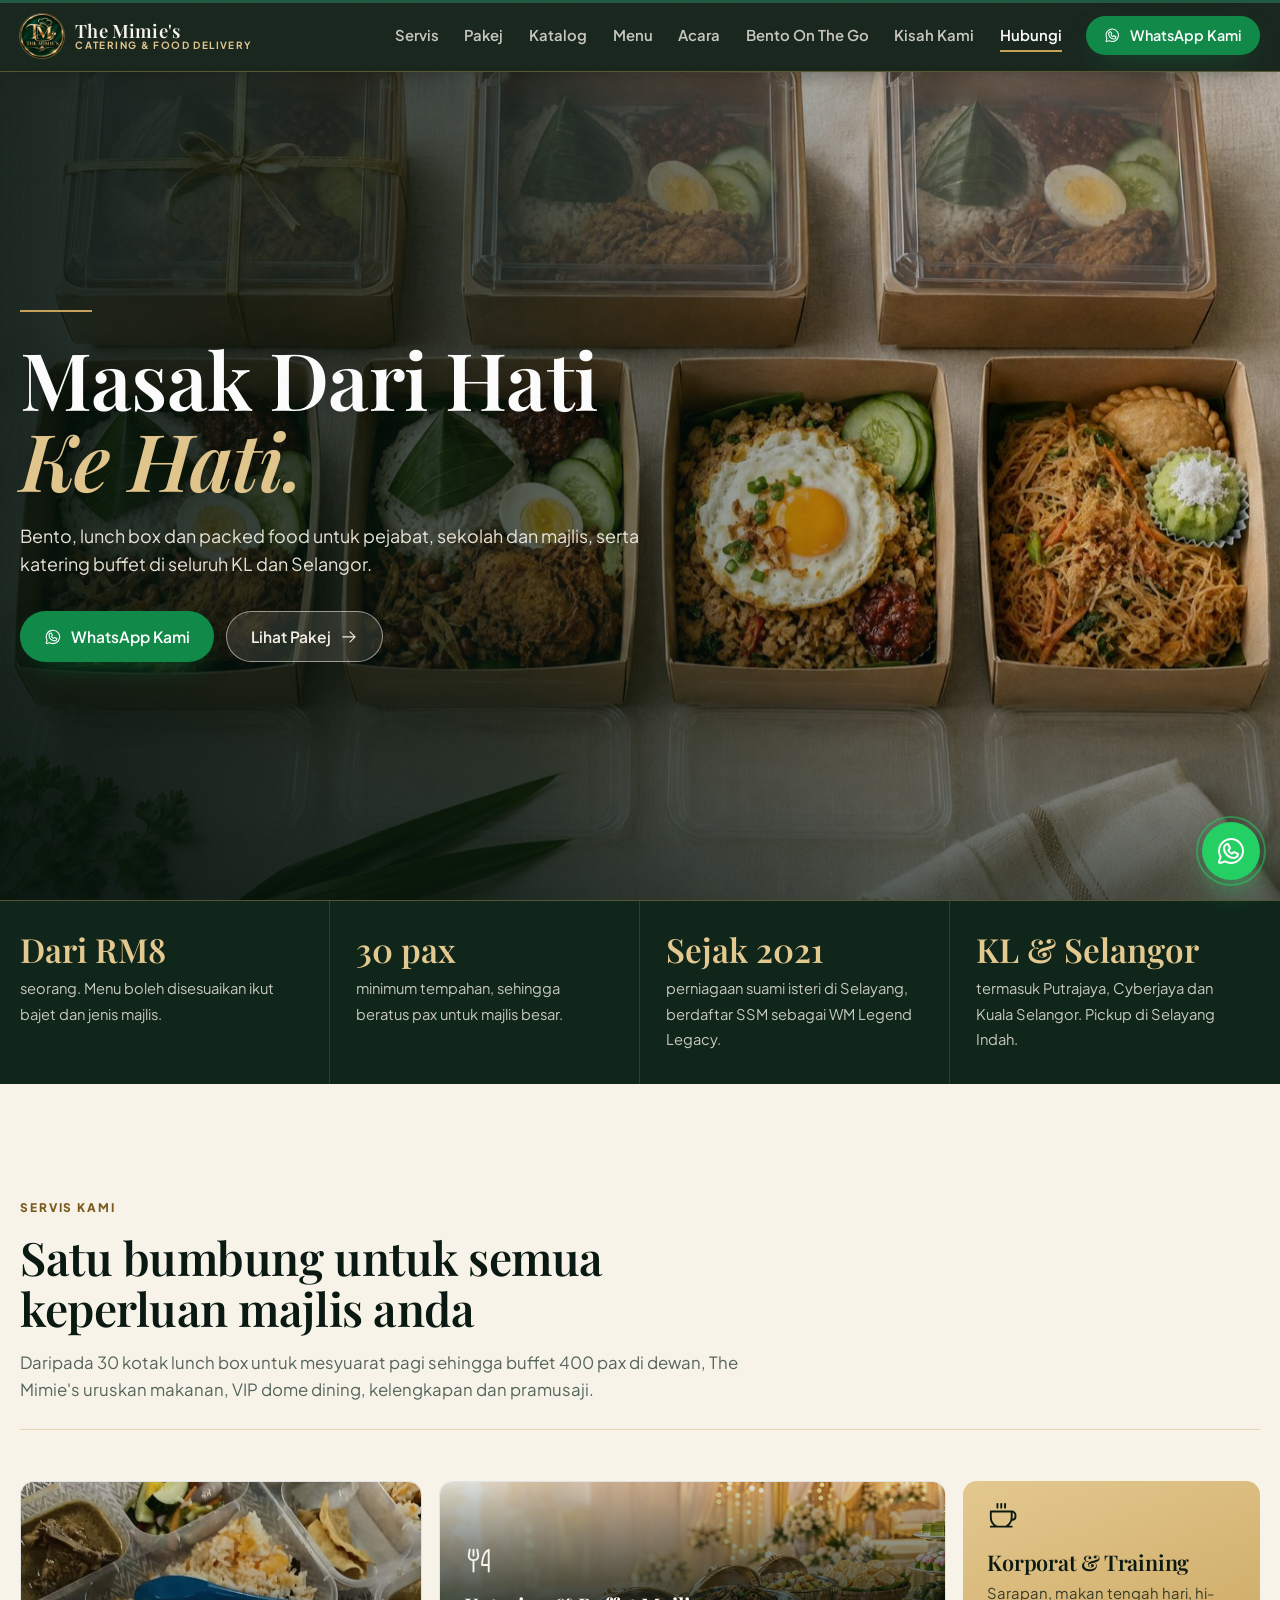
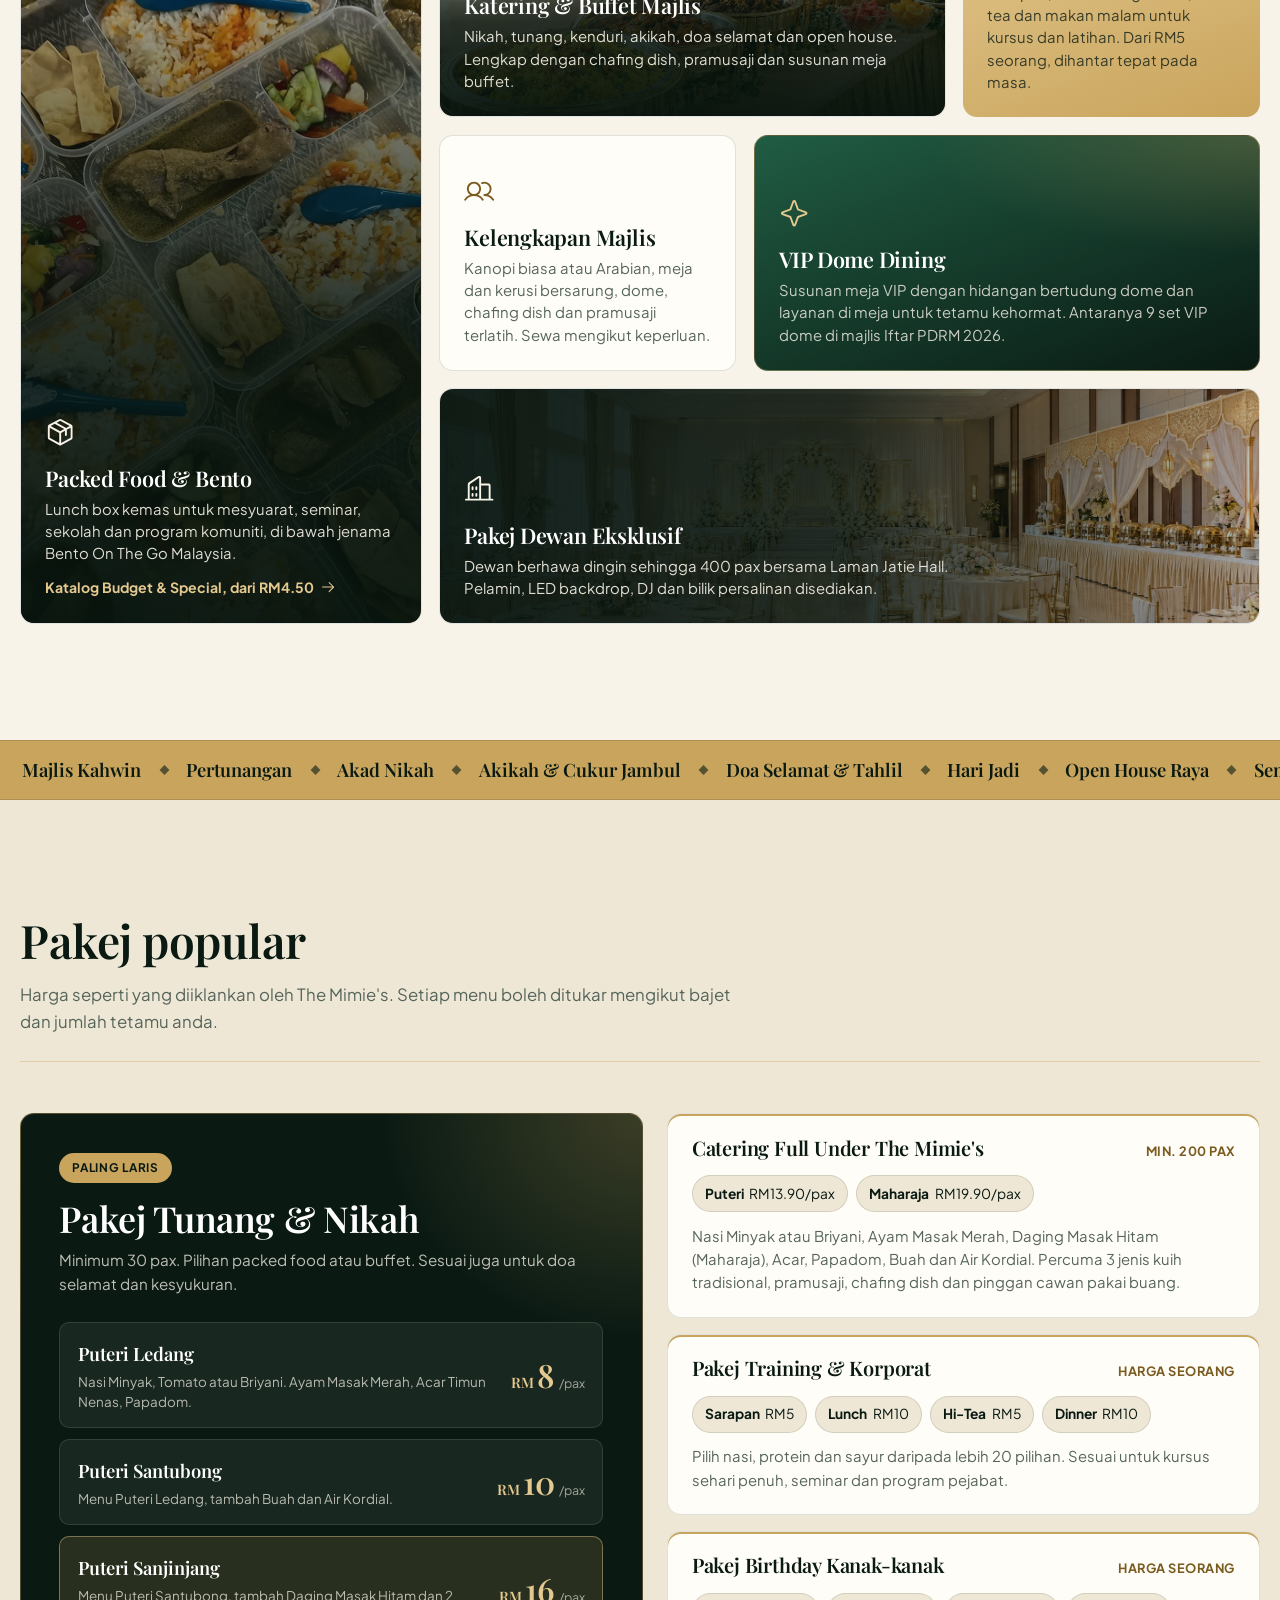
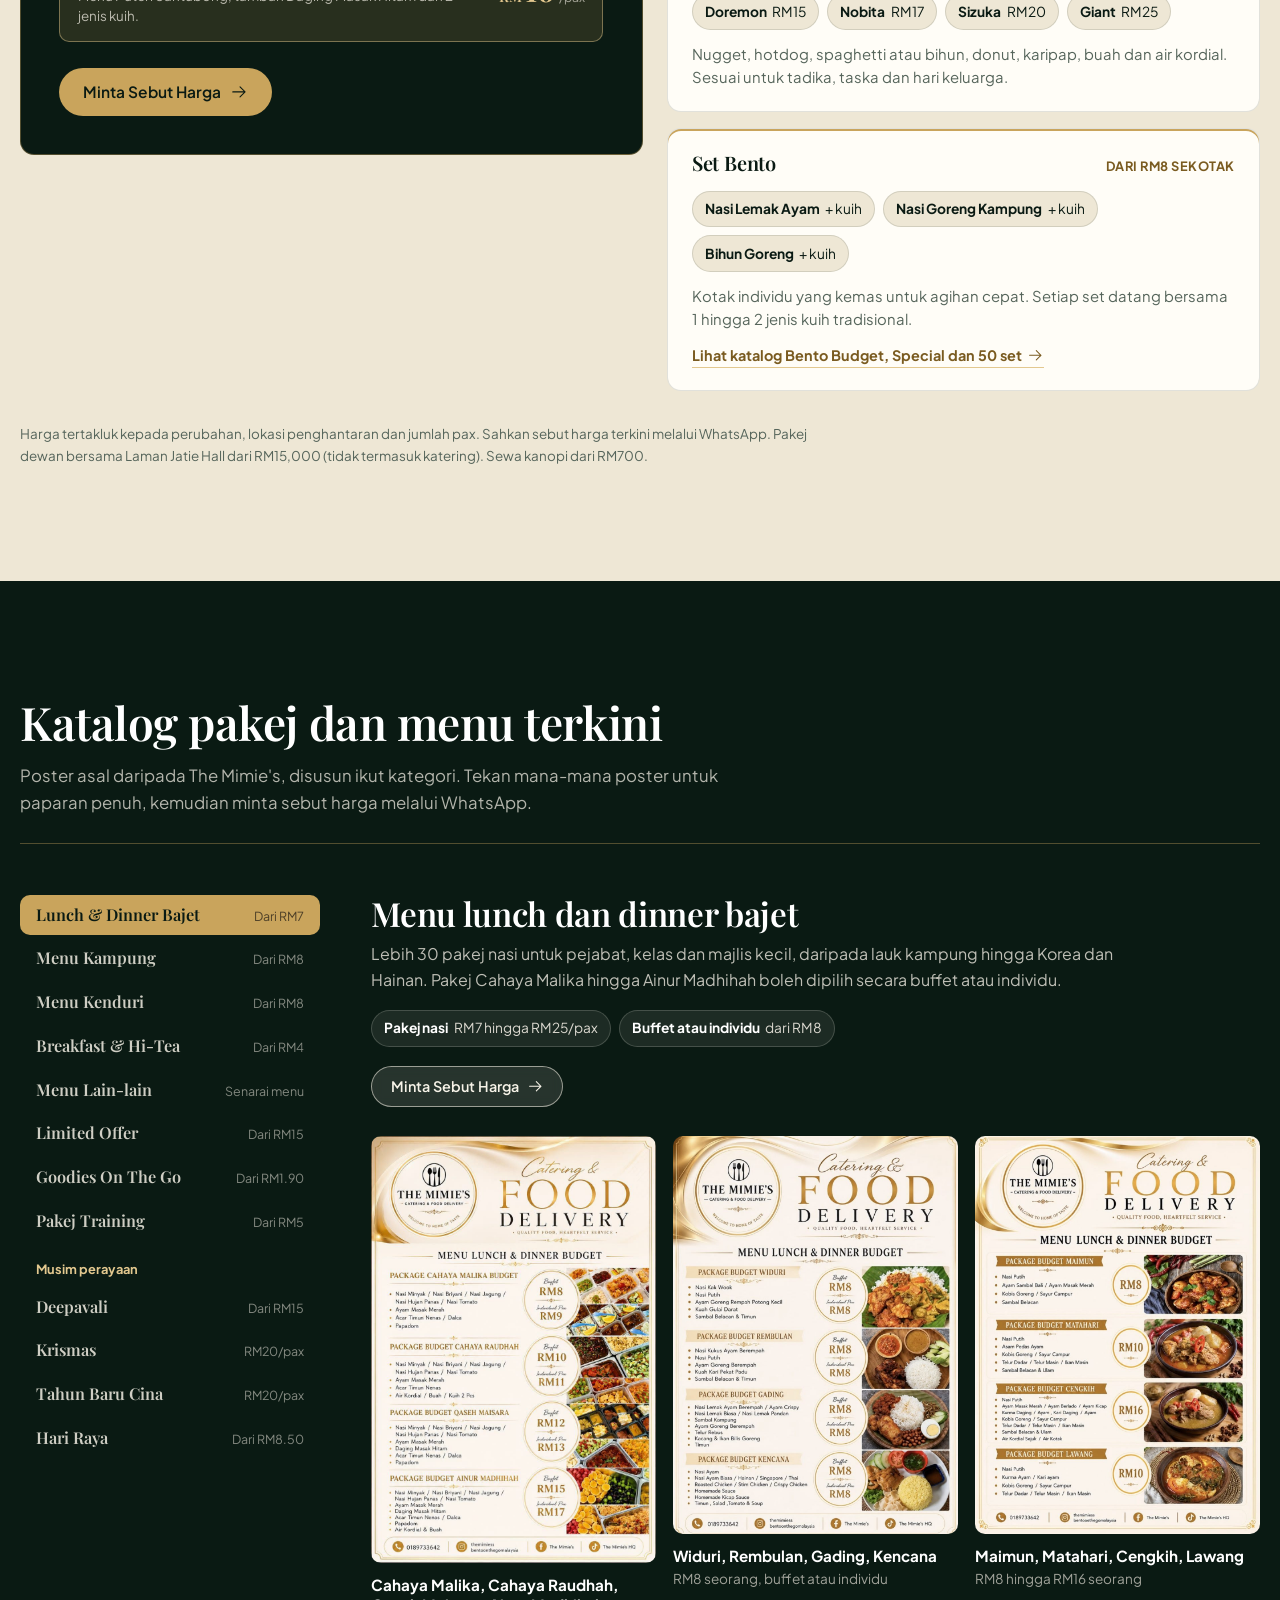
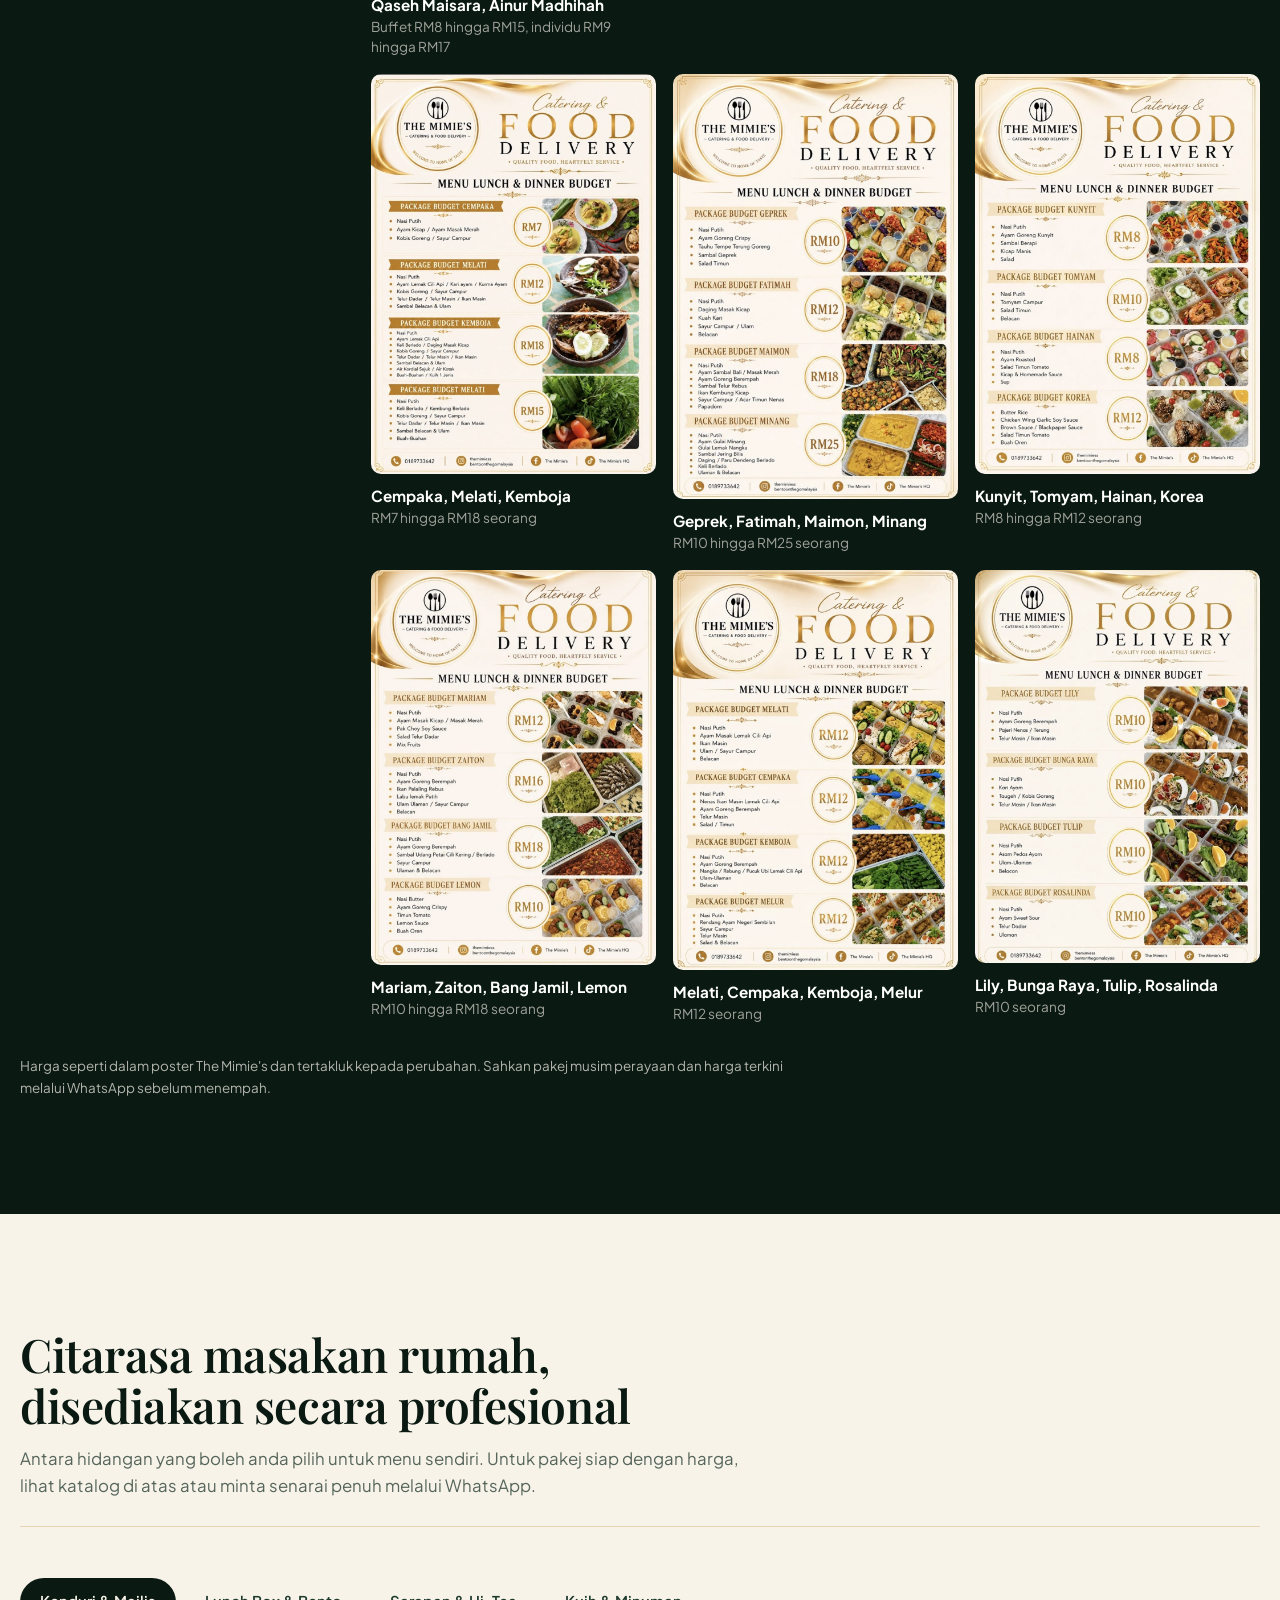
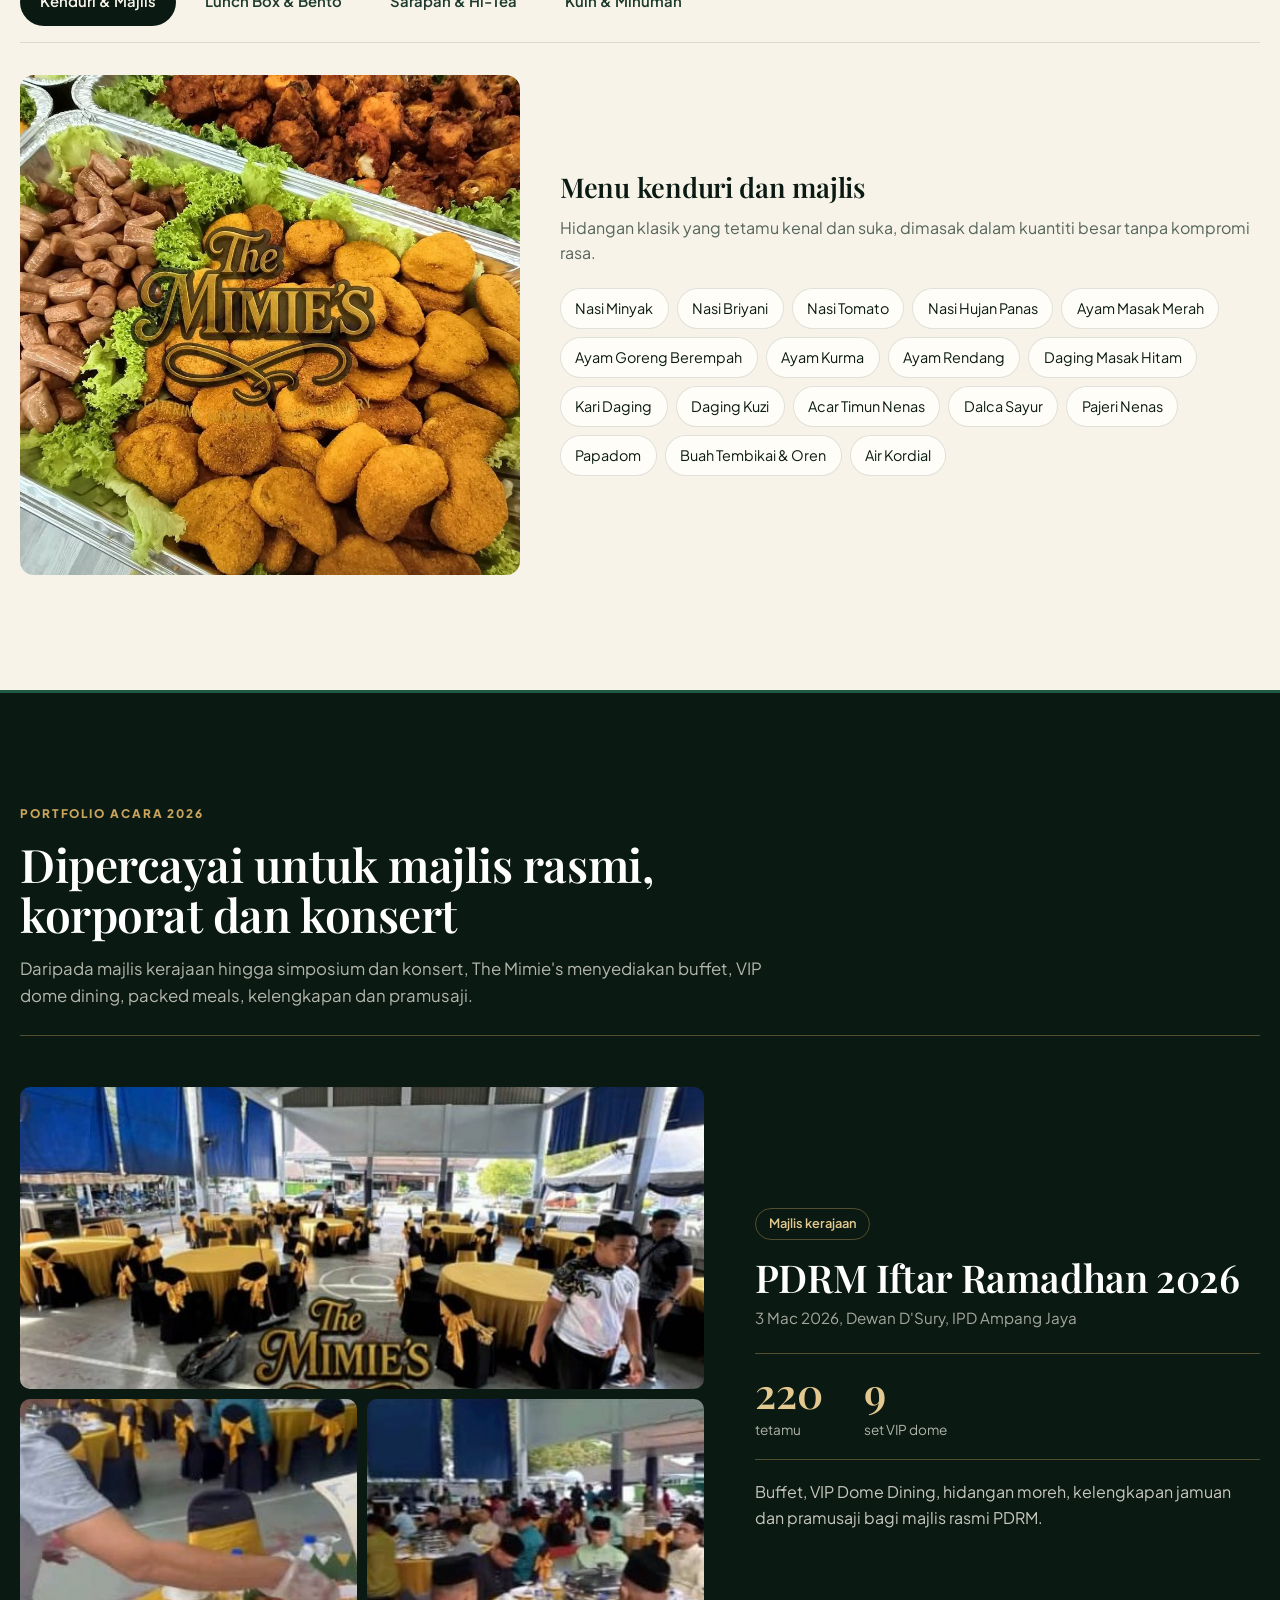
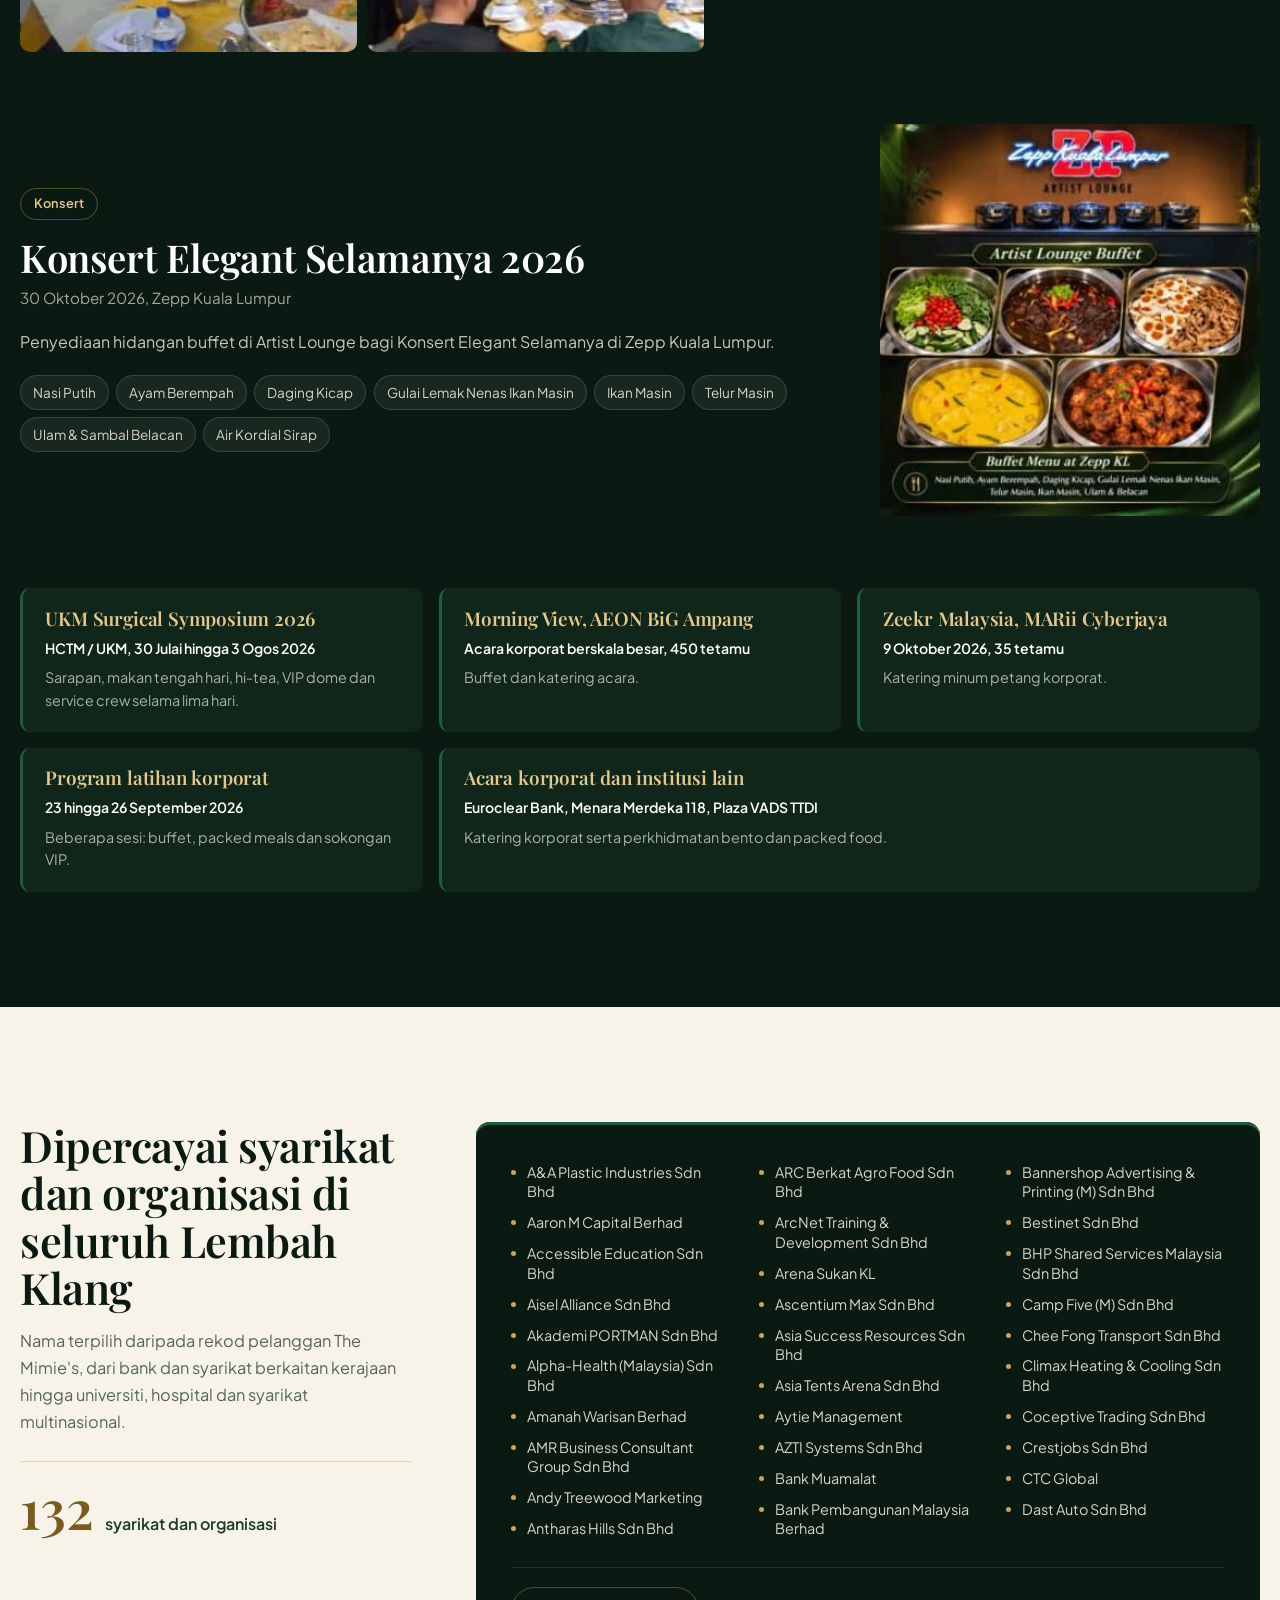
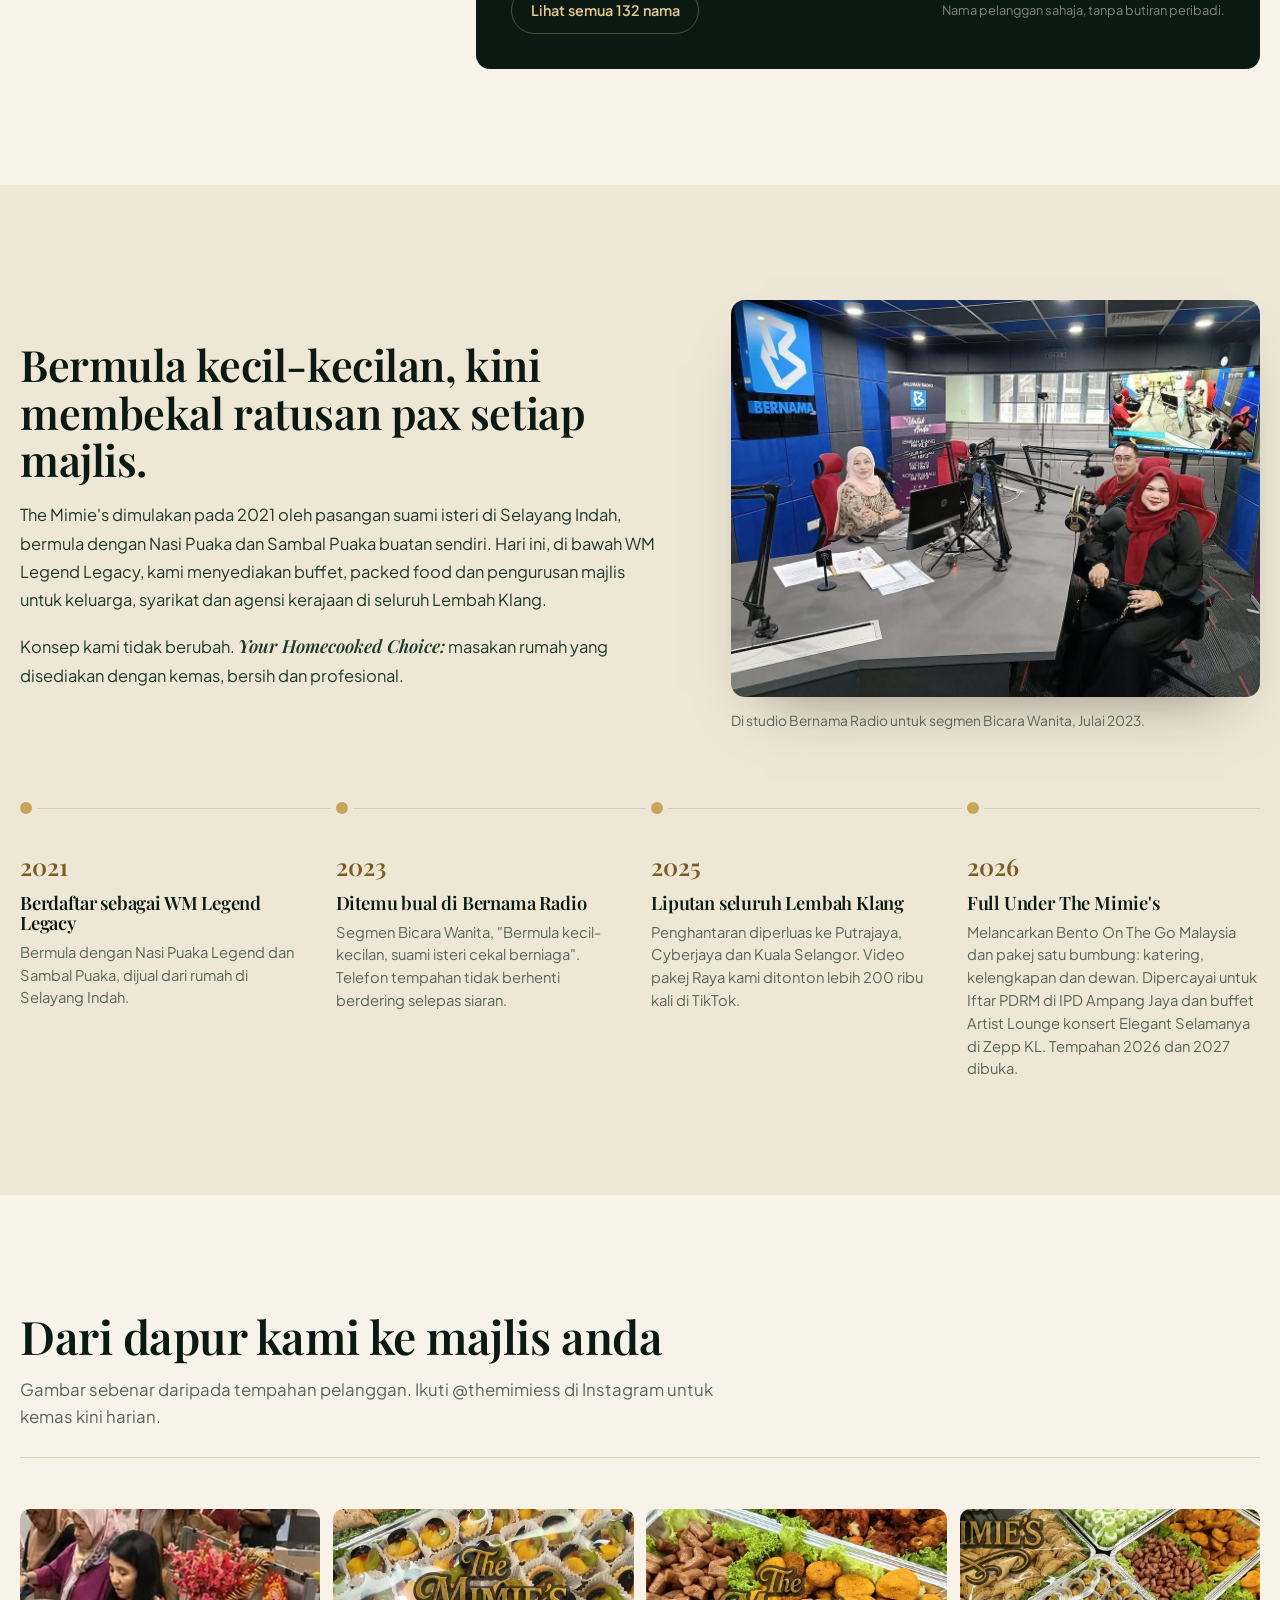
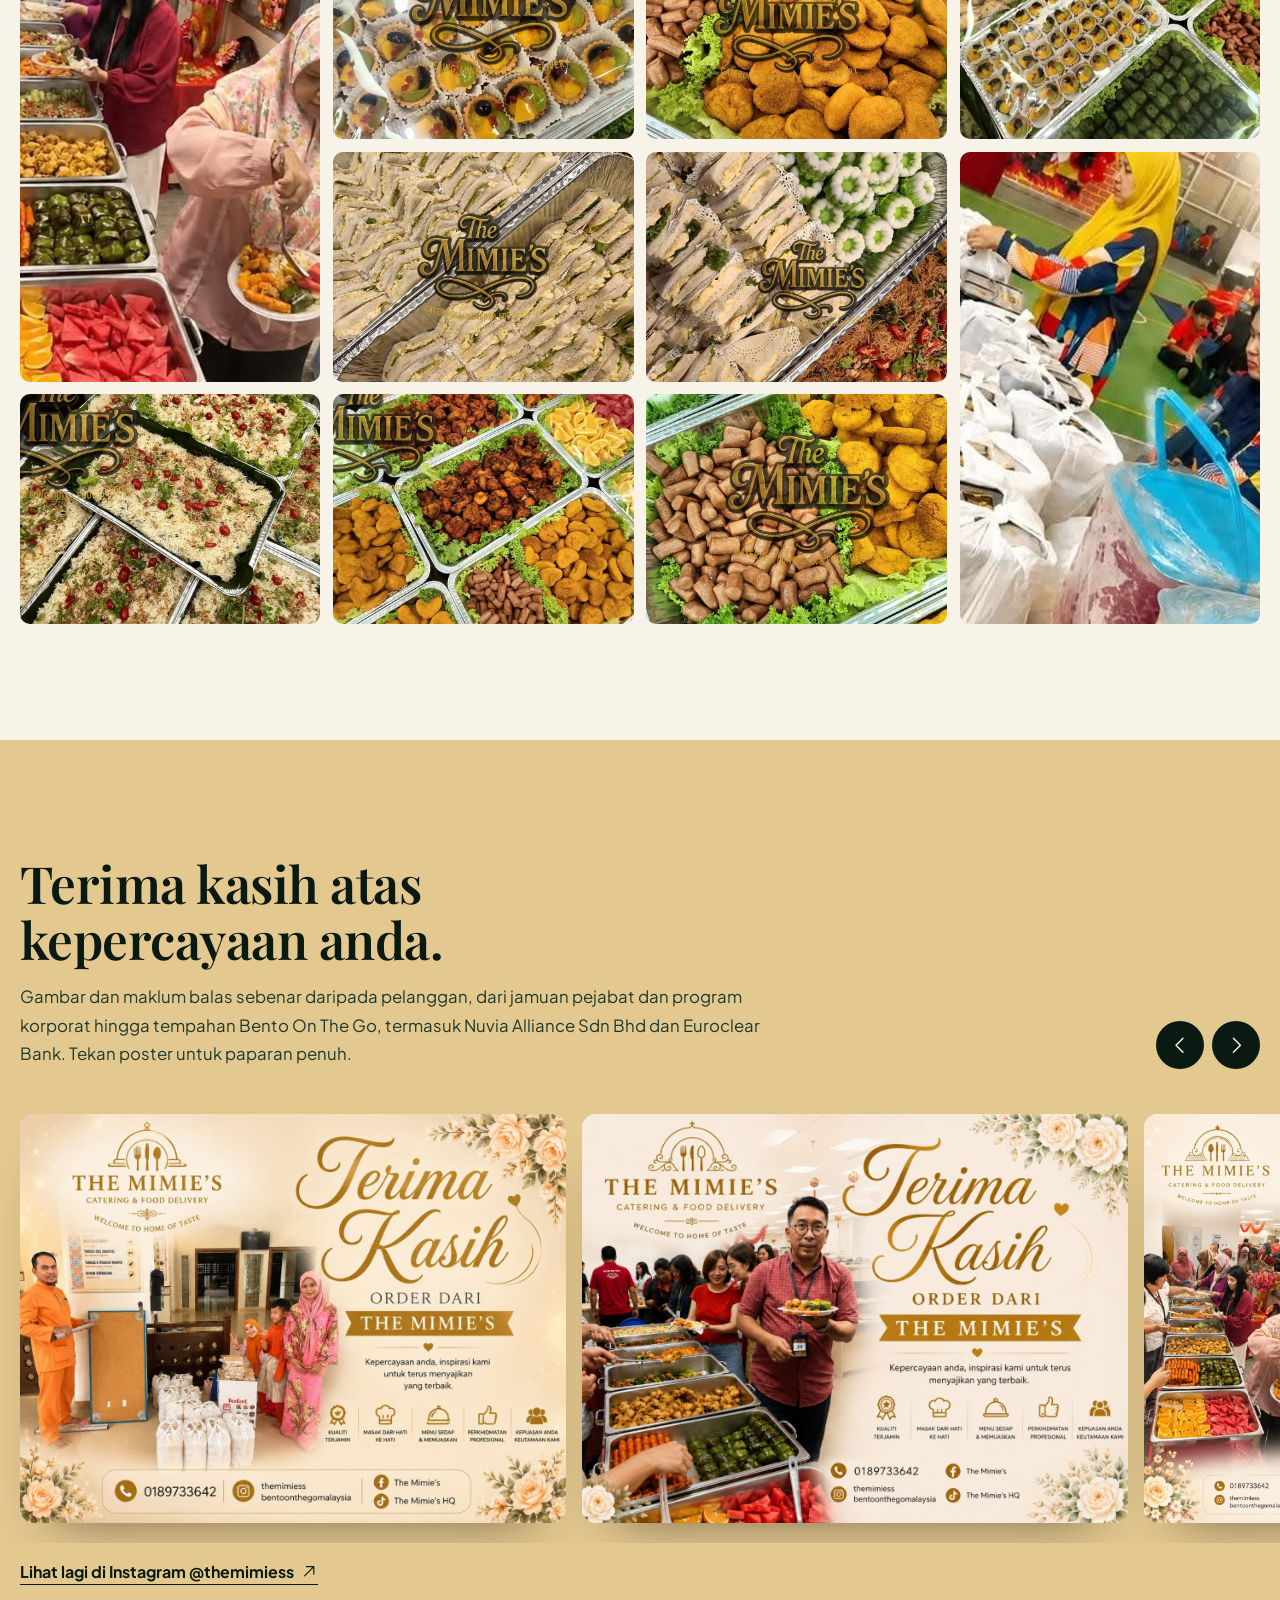
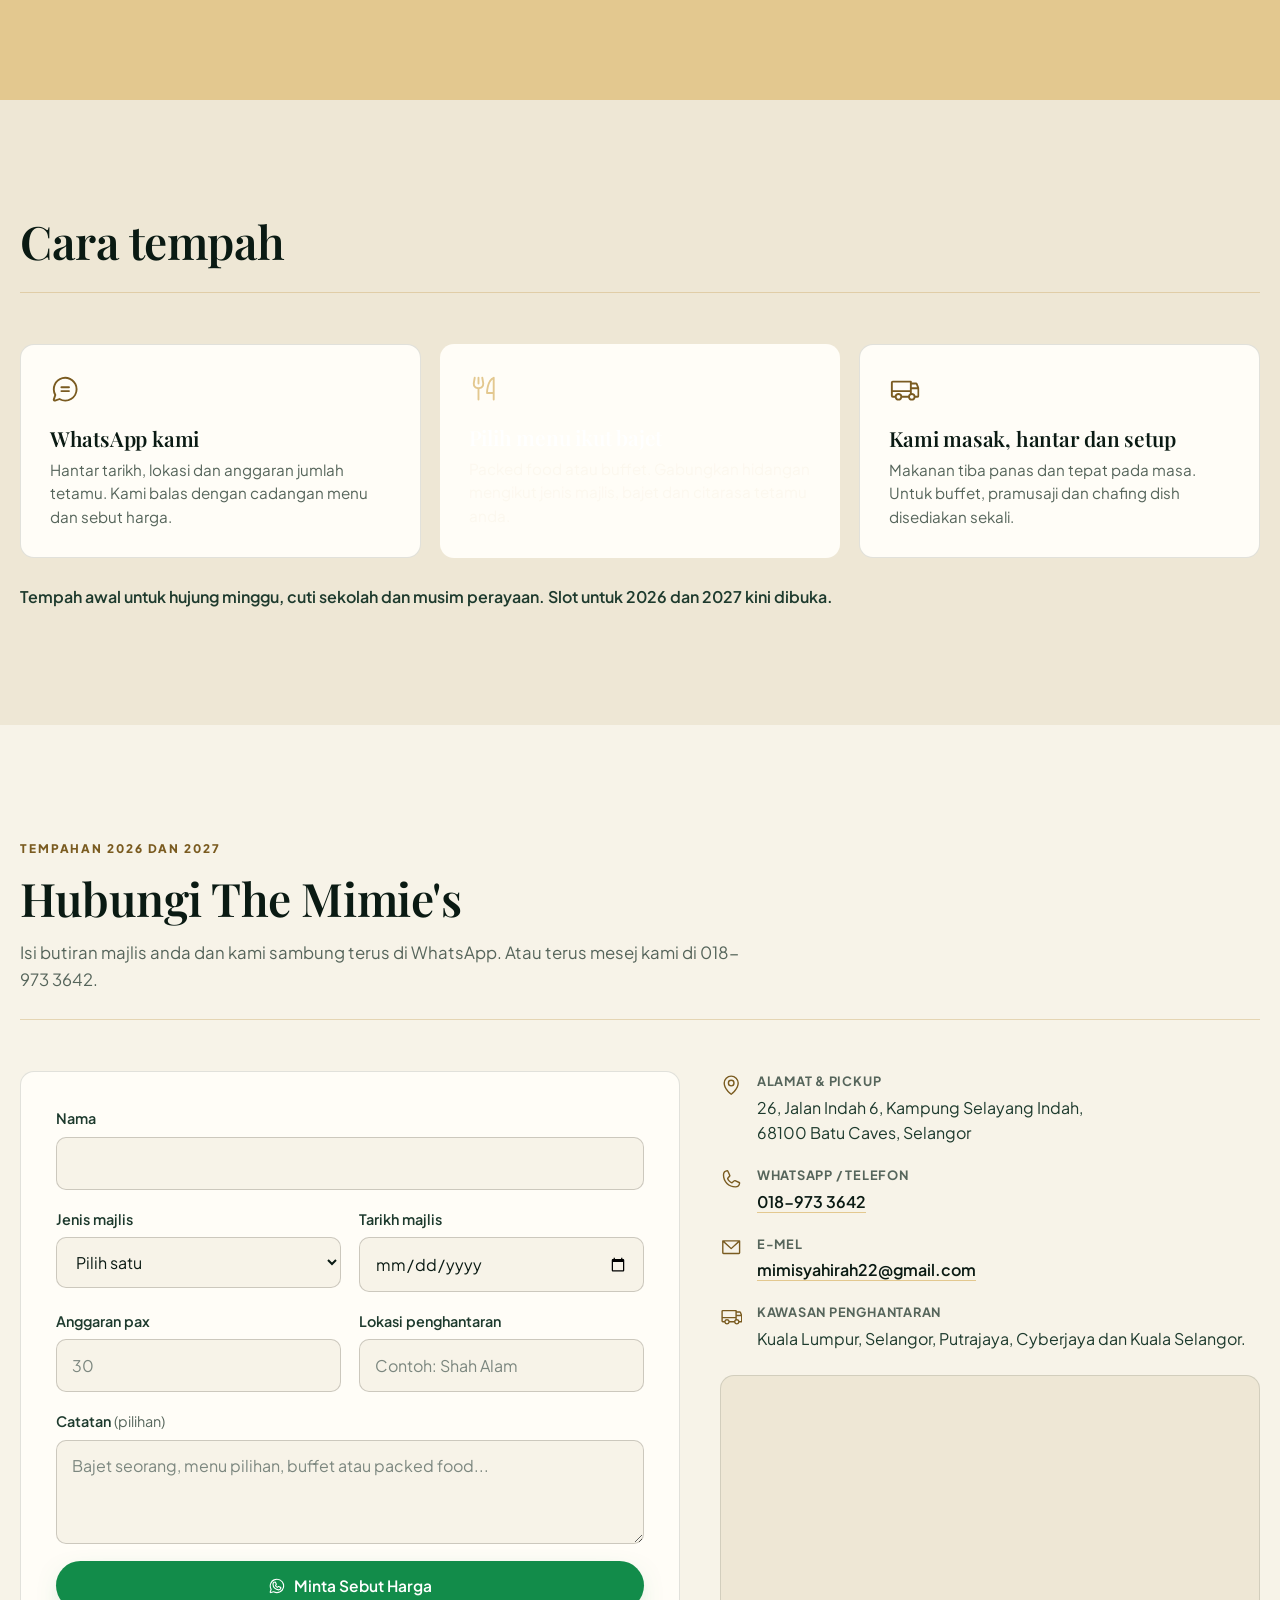
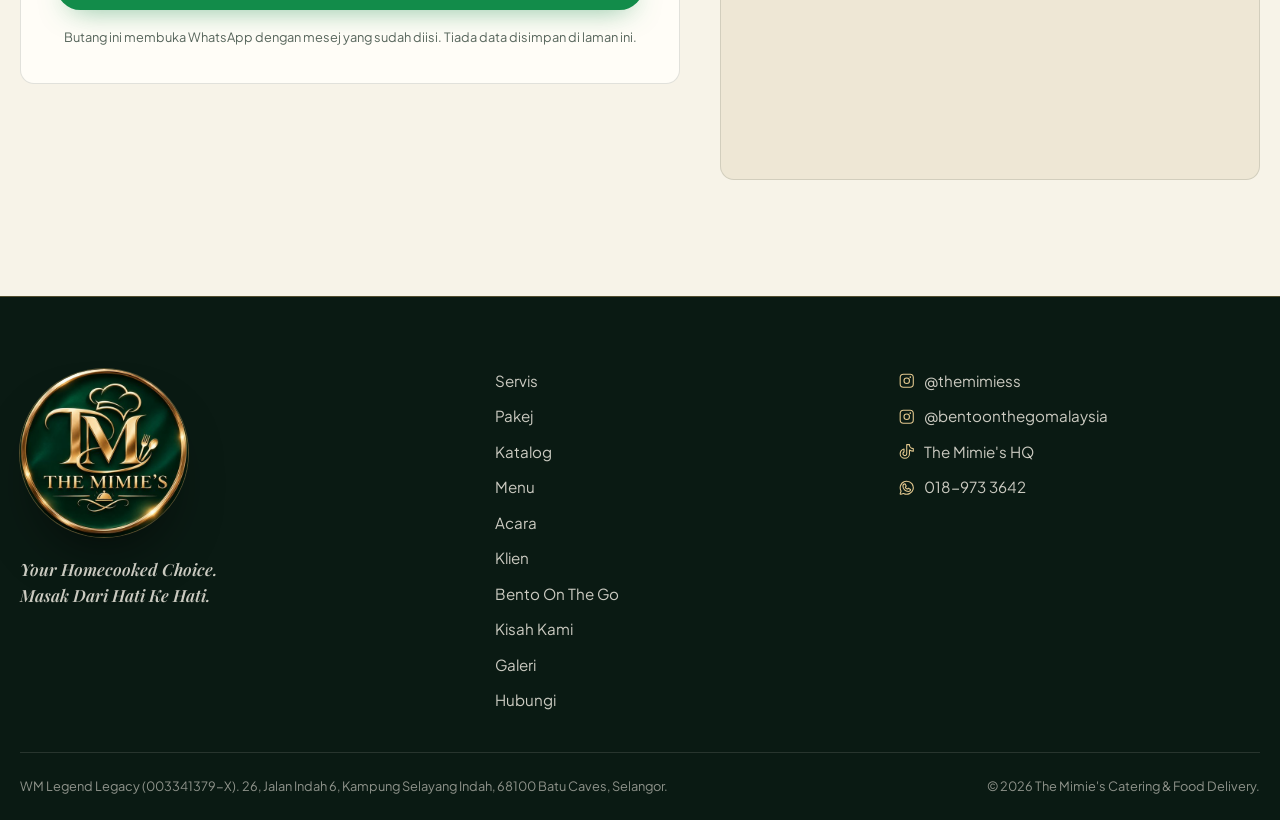
==== commit a729d5af: "v5: Bento Budget & Special catalogue, green and gold redesign of main page" ====
--- a/index.html
+++ b/index.html
@@ -5,10 +5,11 @@
   <meta name="viewport" content="width=device-width, initial-scale=1">
   <title>The Mimie's Catering & Food Delivery | Bento, Packed Food & Katering KL Selangor</title>
   <meta name="description" content="The Mimie's Catering & Food Delivery, Selayang. Bento, lunch box dan packed food untuk pejabat, sekolah dan majlis, serta katering buffet di seluruh KL, Selangor, Putrajaya dan Cyberjaya. Dari RM8 seorang, minimum 30 pax. WhatsApp 018-973 3642.">
-  <meta name="theme-color" content="#FFF8FA">
-  <link rel="icon" type="image/png" sizes="256x256" href="favicon.png">
-  <link rel="icon" type="image/png" sizes="32x32" href="favicon-32.png">
-  <link rel="apple-touch-icon" href="favicon.png">
+  <meta name="theme-color" content="#0A1A13">
+  <link rel="canonical" href="https://themimiess.com/">
+  <link rel="icon" type="image/png" sizes="256x256" href="favicon-tm.png">
+  <link rel="icon" type="image/png" sizes="32x32" href="favicon-tm-32.png">
+  <link rel="apple-touch-icon" href="apple-touch-tm.png">
   <link rel="preload" as="image" href="bento-overhead.jpg" fetchpriority="high">
   <link rel="preload" as="font" type="font/woff2" href="playfair.woff2" crossorigin>
   <link rel="preload" as="font" type="font/woff2" href="jakarta.woff2" crossorigin>
@@ -19,7 +20,10 @@
   <meta property="og:locale" content="ms_MY">
   <meta property="og:title" content="The Mimie's Catering & Food Delivery">
   <meta property="og:description" content="Masak Dari Hati Ke Hati. Bento, lunch box dan packed food untuk pejabat dan majlis, serta katering buffet di seluruh KL dan Selangor. Dari RM8 seorang.">
-  <meta property="og:image" content="og-image.jpg">
+  <meta property="og:url" content="https://themimiess.com/">
+  <meta property="og:image" content="https://themimiess.com/og-mimies.jpg">
+  <meta property="og:image:width" content="1200">
+  <meta property="og:image:height" content="630">
   <meta property="og:site_name" content="The Mimie's Catering & Food Delivery">
   <meta name="twitter:card" content="summary_large_image">
 
@@ -36,8 +40,9 @@
     "priceRange": "RM",
     "telephone": "+60189733642",
     "email": "mimisyahirah22@gmail.com",
-    "image": "og-image.jpg",
-    "logo": "logo.png",
+    "url": "https://themimiess.com/",
+    "image": "https://themimiess.com/og-mimies.jpg",
+    "logo": "https://themimiess.com/logo-tm.jpg",
     "address": {
       "@type": "PostalAddress",
       "streetAddress": "26, Jalan Indah 6, Kampung Selayang Indah",
@@ -48,6 +53,7 @@
     },
     "areaServed": ["Kuala Lumpur", "Selangor", "Putrajaya", "Cyberjaya", "Kuala Selangor"],
     "foundingDate": "2021",
+    "hasMenu": "https://themimiess.com/#katalog",
     "sameAs": [
       "https://www.instagram.com/themimiess",
       "https://www.instagram.com/bentoonthegomalaysia",
@@ -56,7 +62,7 @@
   }
   </script>
 </head>
-<body>
+<body class="mimie-page">
 
 <svg xmlns="http://www.w3.org/2000/svg" style="display:none" aria-hidden="true"><symbol id="i-arrow-right" viewBox="0 0 256 256"><path d="M221.66,133.66l-72,72a8,8,0,0,1-11.32-11.32L196.69,136H40a8,8,0,0,1,0-16H196.69L138.34,61.66a8,8,0,0,1,11.32-11.32l72,72A8,8,0,0,1,221.66,133.66Z"/></symbol><symbol id="i-arrow-up-right" viewBox="0 0 256 256"><path d="M200,64V168a8,8,0,0,1-16,0V83.31L69.66,197.66a8,8,0,0,1-11.32-11.32L172.69,72H88a8,8,0,0,1,0-16H192A8,8,0,0,1,200,64Z"/></symbol><symbol id="i-baby" viewBox="0 0 256 256"><path d="M92,140a12,12,0,1,1,12-12A12,12,0,0,1,92,140Zm72-24a12,12,0,1,0,12,12A12,12,0,0,0,164,116Zm-12.27,45.23a45,45,0,0,1-47.46,0,8,8,0,0,0-8.54,13.54,61,61,0,0,0,64.54,0,8,8,0,0,0-8.54-13.54ZM232,128A104,104,0,1,1,128,24,104.11,104.11,0,0,1,232,128Zm-16,0a88.11,88.11,0,0,0-84.09-87.91C120.32,56.38,120,71.88,120,72a8,8,0,0,0,16,0,8,8,0,0,1,16,0,24,24,0,0,1-48,0c0-.73.13-14.3,8.46-30.63A88,88,0,1,0,216,128Z"/></symbol><symbol id="i-bank" viewBox="0 0 256 256"><path d="M24,104H48v64H32a8,8,0,0,0,0,16H224a8,8,0,0,0,0-16H208V104h24a8,8,0,0,0,4.19-14.81l-104-64a8,8,0,0,0-8.38,0l-104,64A8,8,0,0,0,24,104Zm40,0H96v64H64Zm80,0v64H112V104Zm48,64H160V104h32ZM128,41.39,203.74,88H52.26ZM248,208a8,8,0,0,1-8,8H16a8,8,0,0,1,0-16H240A8,8,0,0,1,248,208Z"/></symbol><symbol id="i-bowl-food" viewBox="0 0 256 256"><path d="M224,104h-8.37a88,88,0,0,0-175.26,0H32a8,8,0,0,0-8,8,104.35,104.35,0,0,0,56,92.28V208a16,16,0,0,0,16,16h64a16,16,0,0,0,16-16v-3.72A104.35,104.35,0,0,0,232,112,8,8,0,0,0,224,104Zm-24.46,0H148.12a71.84,71.84,0,0,1,41.27-29.57A71.45,71.45,0,0,1,199.54,104ZM173.48,56.23q2.75,2.25,5.27,4.75a87.92,87.92,0,0,0-49.15,43H100.1A72.26,72.26,0,0,1,168,56C169.83,56,171.66,56.09,173.48,56.23ZM128,40a71.87,71.87,0,0,1,19,2.57A88.36,88.36,0,0,0,83.33,104H56.46A72.08,72.08,0,0,1,128,40Zm36.66,152A8,8,0,0,0,160,199.3V208H96v-8.7A8,8,0,0,0,91.34,192a88.29,88.29,0,0,1-51-72H215.63A88.29,88.29,0,0,1,164.66,192Z"/></symbol><symbol id="i-briefcase" viewBox="0 0 256 256"><path d="M216,56H176V48a24,24,0,0,0-24-24H104A24,24,0,0,0,80,48v8H40A16,16,0,0,0,24,72V200a16,16,0,0,0,16,16H216a16,16,0,0,0,16-16V72A16,16,0,0,0,216,56ZM96,48a8,8,0,0,1,8-8h48a8,8,0,0,1,8,8v8H96ZM216,72v41.61A184,184,0,0,1,128,136a184.07,184.07,0,0,1-88-22.38V72Zm0,128H40V131.64A200.19,200.19,0,0,0,128,152a200.25,200.25,0,0,0,88-20.37V200ZM104,112a8,8,0,0,1,8-8h32a8,8,0,0,1,0,16H112A8,8,0,0,1,104,112Z"/></symbol><symbol id="i-buildings" viewBox="0 0 256 256"><path d="M240,208H224V96a16,16,0,0,0-16-16H144V32a16,16,0,0,0-24.88-13.32L39.12,72A16,16,0,0,0,32,85.34V208H16a8,8,0,0,0,0,16H240a8,8,0,0,0,0-16ZM208,96V208H144V96ZM48,85.34,128,32V208H48ZM112,112v16a8,8,0,0,1-16,0V112a8,8,0,1,1,16,0Zm-32,0v16a8,8,0,0,1-16,0V112a8,8,0,1,1,16,0Zm0,56v16a8,8,0,0,1-16,0V168a8,8,0,0,1,16,0Zm32,0v16a8,8,0,0,1-16,0V168a8,8,0,0,1,16,0Z"/></symbol><symbol id="i-cake" viewBox="0 0 256 256"><path d="M232,112a24,24,0,0,0-24-24H136V79a32.06,32.06,0,0,0,24-31c0-28-26.44-45.91-27.56-46.66a8,8,0,0,0-8.88,0C122.44,2.09,96,20,96,48a32.06,32.06,0,0,0,24,31v9H48a24,24,0,0,0-24,24v23.33a40.84,40.84,0,0,0,8,24.24V200a24,24,0,0,0,24,24H200a24,24,0,0,0,24-24V159.57a40.84,40.84,0,0,0,8-24.24ZM112,48c0-13.57,10-24.46,16-29.79,6,5.33,16,16.22,16,29.79a16,16,0,0,1-32,0ZM40,112a8,8,0,0,1,8-8H208a8,8,0,0,1,8,8v23.33c0,13.25-10.46,24.31-23.32,24.66A24,24,0,0,1,168,136a8,8,0,0,0-16,0,24,24,0,0,1-48,0,8,8,0,0,0-16,0,24,24,0,0,1-24.68,24C50.46,159.64,40,148.58,40,135.33Zm160,96H56a8,8,0,0,1-8-8V172.56A38.77,38.77,0,0,0,62.88,176a39.69,39.69,0,0,0,29-11.31A40.36,40.36,0,0,0,96,160a40,40,0,0,0,64,0,40.36,40.36,0,0,0,4.13,4.67A39.67,39.67,0,0,0,192,176c.38,0,.76,0,1.14,0A38.77,38.77,0,0,0,208,172.56V200A8,8,0,0,1,200,208Z"/></symbol><symbol id="i-calendar-blank" viewBox="0 0 256 256"><path d="M208,32H184V24a8,8,0,0,0-16,0v8H88V24a8,8,0,0,0-16,0v8H48A16,16,0,0,0,32,48V208a16,16,0,0,0,16,16H208a16,16,0,0,0,16-16V48A16,16,0,0,0,208,32ZM72,48v8a8,8,0,0,0,16,0V48h80v8a8,8,0,0,0,16,0V48h24V80H48V48ZM208,208H48V96H208V208Z"/></symbol><symbol id="i-caret-left" viewBox="0 0 256 256"><path d="M165.66,202.34a8,8,0,0,1-11.32,11.32l-80-80a8,8,0,0,1,0-11.32l80-80a8,8,0,0,1,11.32,11.32L91.31,128Z"/></symbol><symbol id="i-caret-right" viewBox="0 0 256 256"><path d="M181.66,133.66l-80,80a8,8,0,0,1-11.32-11.32L164.69,128,90.34,53.66a8,8,0,0,1,11.32-11.32l80,80A8,8,0,0,1,181.66,133.66Z"/></symbol><symbol id="i-chalkboard-teacher" viewBox="0 0 256 256"><path d="M216,40H40A16,16,0,0,0,24,56V200a16,16,0,0,0,16,16H53.39a8,8,0,0,0,7.23-4.57,48,48,0,0,1,86.76,0,8,8,0,0,0,7.23,4.57H216a16,16,0,0,0,16-16V56A16,16,0,0,0,216,40ZM80,144a24,24,0,1,1,24,24A24,24,0,0,1,80,144Zm136,56H159.43a64.39,64.39,0,0,0-28.83-26.16,40,40,0,1,0-53.2,0A64.39,64.39,0,0,0,48.57,200H40V56H216ZM56,96V80a8,8,0,0,1,8-8H192a8,8,0,0,1,8,8v96a8,8,0,0,1-8,8H176a8,8,0,0,1,0-16h8V88H72v8a8,8,0,0,1-16,0Z"/></symbol><symbol id="i-chat-circle-text" viewBox="0 0 256 256"><path d="M168,112a8,8,0,0,1-8,8H96a8,8,0,0,1,0-16h64A8,8,0,0,1,168,112Zm-8,24H96a8,8,0,0,0,0,16h64a8,8,0,0,0,0-16Zm72-8A104,104,0,0,1,79.12,219.82L45.07,231.17a16,16,0,0,1-20.24-20.24l11.35-34.05A104,104,0,1,1,232,128Zm-16,0A88,88,0,1,0,51.81,172.06a8,8,0,0,1,.66,6.54L40,216,77.4,203.53a7.85,7.85,0,0,1,2.53-.42,8,8,0,0,1,4,1.08A88,88,0,0,0,216,128Z"/></symbol><symbol id="i-check" viewBox="0 0 256 256"><path d="M229.66,77.66l-128,128a8,8,0,0,1-11.32,0l-56-56a8,8,0,0,1,11.32-11.32L96,188.69,218.34,66.34a8,8,0,0,1,11.32,11.32Z"/></symbol><symbol id="i-clock" viewBox="0 0 256 256"><path d="M128,24A104,104,0,1,0,232,128,104.11,104.11,0,0,0,128,24Zm0,192a88,88,0,1,1,88-88A88.1,88.1,0,0,1,128,216Zm64-88a8,8,0,0,1-8,8H128a8,8,0,0,1-8-8V72a8,8,0,0,1,16,0v48h48A8,8,0,0,1,192,128Z"/></symbol><symbol id="i-coffee" viewBox="0 0 256 256"><path d="M80,56V24a8,8,0,0,1,16,0V56a8,8,0,0,1-16,0Zm40,8a8,8,0,0,0,8-8V24a8,8,0,0,0-16,0V56A8,8,0,0,0,120,64Zm32,0a8,8,0,0,0,8-8V24a8,8,0,0,0-16,0V56A8,8,0,0,0,152,64Zm96,56v8a40,40,0,0,1-37.51,39.91,96.59,96.59,0,0,1-27,40.09H208a8,8,0,0,1,0,16H32a8,8,0,0,1,0-16H56.54A96.3,96.3,0,0,1,24,136V88a8,8,0,0,1,8-8H208A40,40,0,0,1,248,120ZM200,96H40v40a80.27,80.27,0,0,0,45.12,72h69.76A80.27,80.27,0,0,0,200,136Zm32,24a24,24,0,0,0-16-22.62V136a95.78,95.78,0,0,1-1.2,15A24,24,0,0,0,232,128Z"/></symbol><symbol id="i-confetti" viewBox="0 0 256 256"><path d="M111.49,52.63a15.8,15.8,0,0,0-26,5.77L33,202.78A15.83,15.83,0,0,0,47.76,224a16,16,0,0,0,5.46-1l144.37-52.5a15.8,15.8,0,0,0,5.78-26Zm-8.33,135.21-35-35,13.16-36.21,58.05,58.05Zm-55,20,14-38.41,24.45,24.45ZM156,168.64,87.36,100l13-35.87,91.43,91.43ZM160,72a37.8,37.8,0,0,1,3.84-15.58C169.14,45.83,179.14,40,192,40c6.7,0,11-2.29,13.65-7.21A22,22,0,0,0,208,23.94,8,8,0,0,1,224,24c0,12.86-8.52,32-32,32-6.7,0-11,2.29-13.65,7.21A22,22,0,0,0,176,72.06,8,8,0,0,1,160,72ZM136,40V16a8,8,0,0,1,16,0V40a8,8,0,0,1-16,0Zm101.66,82.34a8,8,0,1,1-11.32,11.31l-16-16a8,8,0,0,1,11.32-11.32Zm4.87-42.75-24,8a8,8,0,0,1-5.06-15.18l24-8a8,8,0,0,1,5.06,15.18Z"/></symbol><symbol id="i-envelope-simple" viewBox="0 0 256 256"><path d="M224,48H32a8,8,0,0,0-8,8V192a16,16,0,0,0,16,16H216a16,16,0,0,0,16-16V56A8,8,0,0,0,224,48ZM203.43,64,128,133.15,52.57,64ZM216,192H40V74.19l82.59,75.71a8,8,0,0,0,10.82,0L216,74.19V192Z"/></symbol><symbol id="i-facebook-logo" viewBox="0 0 256 256"><path d="M128,24A104,104,0,1,0,232,128,104.11,104.11,0,0,0,128,24Zm8,191.63V152h24a8,8,0,0,0,0-16H136V112a16,16,0,0,1,16-16h16a8,8,0,0,0,0-16H152a32,32,0,0,0-32,32v24H96a8,8,0,0,0,0,16h24v63.63a88,88,0,1,1,16,0Z"/></symbol><symbol id="i-fork-knife" viewBox="0 0 256 256"><path d="M72,88V40a8,8,0,0,1,16,0V88a8,8,0,0,1-16,0ZM216,40V224a8,8,0,0,1-16,0V176H152a8,8,0,0,1-8-8,268.75,268.75,0,0,1,7.22-56.88c9.78-40.49,28.32-67.63,53.63-78.47A8,8,0,0,1,216,40ZM200,53.9c-32.17,24.57-38.47,84.42-39.7,106.1H200ZM119.89,38.69a8,8,0,1,0-15.78,2.63L112,88.63a32,32,0,0,1-64,0l7.88-47.31a8,8,0,1,0-15.78-2.63l-8,48A8.17,8.17,0,0,0,32,88a48.07,48.07,0,0,0,40,47.32V224a8,8,0,0,0,16,0V135.32A48.07,48.07,0,0,0,128,88a8.17,8.17,0,0,0-.11-1.31Z"/></symbol><symbol id="i-graduation-cap" viewBox="0 0 256 256"><path d="M251.76,88.94l-120-64a8,8,0,0,0-7.52,0l-120,64a8,8,0,0,0,0,14.12L32,117.87v48.42a15.91,15.91,0,0,0,4.06,10.65C49.16,191.53,78.51,216,128,216a130,130,0,0,0,48-8.76V240a8,8,0,0,0,16,0V199.51a115.63,115.63,0,0,0,27.94-22.57A15.91,15.91,0,0,0,224,166.29V117.87l27.76-14.81a8,8,0,0,0,0-14.12ZM128,200c-43.27,0-68.72-21.14-80-33.71V126.4l76.24,40.66a8,8,0,0,0,7.52,0L176,143.47v46.34C163.4,195.69,147.52,200,128,200Zm80-33.75a97.83,97.83,0,0,1-16,14.25V134.93l16-8.53ZM188,118.94l-.22-.13-56-29.87a8,8,0,0,0-7.52,14.12L171,128l-43,22.93L25,96,128,41.07,231,96Z"/></symbol><symbol id="i-hand-heart" viewBox="0 0 256 256"><path d="M230.33,141.06a24.34,24.34,0,0,0-18.61-4.77C230.5,117.33,240,98.48,240,80c0-26.47-21.29-48-47.46-48A47.58,47.58,0,0,0,156,48.75,47.58,47.58,0,0,0,119.46,32C93.29,32,72,53.53,72,80c0,11,3.24,21.69,10.06,33a31.87,31.87,0,0,0-14.75,8.4L44.69,144H16A16,16,0,0,0,0,160v40a16,16,0,0,0,16,16H120a7.93,7.93,0,0,0,1.94-.24l64-16a6.94,6.94,0,0,0,1.19-.4L226,182.82l.44-.2a24.6,24.6,0,0,0,3.93-41.56ZM119.46,48A31.15,31.15,0,0,1,148.6,67a8,8,0,0,0,14.8,0,31.15,31.15,0,0,1,29.14-19C209.59,48,224,62.65,224,80c0,19.51-15.79,41.58-45.66,63.9l-11.09,2.55A28,28,0,0,0,140,112H100.68C92.05,100.36,88,90.12,88,80,88,62.65,102.41,48,119.46,48ZM16,160H40v40H16Zm203.43,8.21-38,16.18L119,200H56V155.31l22.63-22.62A15.86,15.86,0,0,1,89.94,128H140a12,12,0,0,1,0,24H112a8,8,0,0,0,0,16h32a8.32,8.32,0,0,0,1.79-.2l67-15.41.31-.08a8.6,8.6,0,0,1,6.3,15.9Z"/></symbol><symbol id="i-house-line" viewBox="0 0 256 256"><path d="M240,208H224V136l2.34,2.34A8,8,0,0,0,237.66,127L139.31,28.68a16,16,0,0,0-22.62,0L18.34,127a8,8,0,0,0,11.32,11.31L32,136v72H16a8,8,0,0,0,0,16H240a8,8,0,0,0,0-16ZM48,120l80-80,80,80v88H160V152a8,8,0,0,0-8-8H104a8,8,0,0,0-8,8v56H48Zm96,88H112V160h32Z"/></symbol><symbol id="i-instagram-logo" viewBox="0 0 256 256"><path d="M128,80a48,48,0,1,0,48,48A48.05,48.05,0,0,0,128,80Zm0,80a32,32,0,1,1,32-32A32,32,0,0,1,128,160ZM176,24H80A56.06,56.06,0,0,0,24,80v96a56.06,56.06,0,0,0,56,56h96a56.06,56.06,0,0,0,56-56V80A56.06,56.06,0,0,0,176,24Zm40,152a40,40,0,0,1-40,40H80a40,40,0,0,1-40-40V80A40,40,0,0,1,80,40h96a40,40,0,0,1,40,40ZM192,76a12,12,0,1,1-12-12A12,12,0,0,1,192,76Z"/></symbol><symbol id="i-list" viewBox="0 0 256 256"><path d="M224,128a8,8,0,0,1-8,8H40a8,8,0,0,1,0-16H216A8,8,0,0,1,224,128ZM40,72H216a8,8,0,0,0,0-16H40a8,8,0,0,0,0,16ZM216,184H40a8,8,0,0,0,0,16H216a8,8,0,0,0,0-16Z"/></symbol><symbol id="i-map-pin" viewBox="0 0 256 256"><path d="M128,64a40,40,0,1,0,40,40A40,40,0,0,0,128,64Zm0,64a24,24,0,1,1,24-24A24,24,0,0,1,128,128Zm0-112a88.1,88.1,0,0,0-88,88c0,31.4,14.51,64.68,42,96.25a254.19,254.19,0,0,0,41.45,38.3,8,8,0,0,0,9.18,0A254.19,254.19,0,0,0,174,200.25c27.45-31.57,42-64.85,42-96.25A88.1,88.1,0,0,0,128,16Zm0,206c-16.53-13-72-60.75-72-118a72,72,0,0,1,144,0C200,161.23,144.53,209,128,222Z"/></symbol><symbol id="i-microphone-stage" viewBox="0 0 256 256"><path d="M168,16A72.07,72.07,0,0,0,96,88a73.29,73.29,0,0,0,.63,9.42L27.12,192.22A15.93,15.93,0,0,0,28.71,213L43,227.29a15.93,15.93,0,0,0,20.78,1.59l94.81-69.53A73.29,73.29,0,0,0,168,160a72,72,0,1,0,0-144Zm56,72a55.72,55.72,0,0,1-11.16,33.52L134.49,43.16A56,56,0,0,1,224,88ZM54.32,216,40,201.68,102.14,117A72.37,72.37,0,0,0,139,153.86ZM112,88a55.67,55.67,0,0,1,11.16-33.51l78.34,78.34A56,56,0,0,1,112,88Zm-2.35,58.34a8,8,0,0,1,0,11.31l-8,8a8,8,0,1,1-11.31-11.31l8-8A8,8,0,0,1,109.67,146.33Z"/></symbol><symbol id="i-package" viewBox="0 0 256 256"><path d="M223.68,66.15,135.68,18a15.88,15.88,0,0,0-15.36,0l-88,48.17a16,16,0,0,0-8.32,14v95.64a16,16,0,0,0,8.32,14l88,48.17a15.88,15.88,0,0,0,15.36,0l88-48.17a16,16,0,0,0,8.32-14V80.18A16,16,0,0,0,223.68,66.15ZM128,32l80.34,44-29.77,16.3-80.35-44ZM128,120,47.66,76l33.9-18.56,80.34,44ZM40,90l80,43.78v85.79L40,175.82Zm176,85.78h0l-80,43.79V133.82l32-17.51V152a8,8,0,0,0,16,0V107.55L216,90v85.77Z"/></symbol><symbol id="i-phone" viewBox="0 0 256 256"><path d="M222.37,158.46l-47.11-21.11-.13-.06a16,16,0,0,0-15.17,1.4,8.12,8.12,0,0,0-.75.56L134.87,160c-15.42-7.49-31.34-23.29-38.83-38.51l20.78-24.71c.2-.25.39-.5.57-.77a16,16,0,0,0,1.32-15.06l0-.12L97.54,33.64a16,16,0,0,0-16.62-9.52A56.26,56.26,0,0,0,32,80c0,79.4,64.6,144,144,144a56.26,56.26,0,0,0,55.88-48.92A16,16,0,0,0,222.37,158.46ZM176,208A128.14,128.14,0,0,1,48,80,40.2,40.2,0,0,1,82.87,40a.61.61,0,0,0,0,.12l21,47L83.2,111.86a6.13,6.13,0,0,0-.57.77,16,16,0,0,0-1,15.7c9.06,18.53,27.73,37.06,46.46,46.11a16,16,0,0,0,15.75-1.14,8.44,8.44,0,0,0,.74-.56L168.89,152l47,21.05h0s.08,0,.11,0A40.21,40.21,0,0,1,176,208Z"/></symbol><symbol id="i-presentation-chart" viewBox="0 0 256 256"><path d="M216,40H136V24a8,8,0,0,0-16,0V40H40A16,16,0,0,0,24,56V176a16,16,0,0,0,16,16H79.36L57.75,219a8,8,0,0,0,12.5,10l29.59-37h56.32l29.59,37a8,8,0,1,0,12.5-10l-21.61-27H216a16,16,0,0,0,16-16V56A16,16,0,0,0,216,40Zm0,136H40V56H216V176ZM104,120v24a8,8,0,0,1-16,0V120a8,8,0,0,1,16,0Zm32-16v40a8,8,0,0,1-16,0V104a8,8,0,0,1,16,0Zm32-16v56a8,8,0,0,1-16,0V88a8,8,0,0,1,16,0Z"/></symbol><symbol id="i-receipt" viewBox="0 0 256 256"><path d="M72,104a8,8,0,0,1,8-8h96a8,8,0,0,1,0,16H80A8,8,0,0,1,72,104Zm8,40h96a8,8,0,0,0,0-16H80a8,8,0,0,0,0,16ZM232,56V208a8,8,0,0,1-11.58,7.15L192,200.94l-28.42,14.21a8,8,0,0,1-7.16,0L128,200.94,99.58,215.15a8,8,0,0,1-7.16,0L64,200.94,35.58,215.15A8,8,0,0,1,24,208V56A16,16,0,0,1,40,40H216A16,16,0,0,1,232,56Zm-16,0H40V195.06l20.42-10.22a8,8,0,0,1,7.16,0L96,199.06l28.42-14.22a8,8,0,0,1,7.16,0L160,199.06l28.42-14.22a8,8,0,0,1,7.16,0L216,195.06Z"/></symbol><symbol id="i-shield-check" viewBox="0 0 256 256"><path d="M208,40H48A16,16,0,0,0,32,56v56c0,52.72,25.52,84.67,46.93,102.19,23.06,18.86,46,25.26,47,25.53a8,8,0,0,0,4.2,0c1-.27,23.91-6.67,47-25.53C198.48,196.67,224,164.72,224,112V56A16,16,0,0,0,208,40Zm0,72c0,37.07-13.66,67.16-40.6,89.42A129.3,129.3,0,0,1,128,223.62a128.25,128.25,0,0,1-38.92-21.81C61.82,179.51,48,149.3,48,112l0-56,160,0ZM82.34,141.66a8,8,0,0,1,11.32-11.32L112,148.69l50.34-50.35a8,8,0,0,1,11.32,11.32l-56,56a8,8,0,0,1-11.32,0Z"/></symbol><symbol id="i-sparkle" viewBox="0 0 256 256"><path d="M197.58,129.06,146,110l-19-51.62a15.92,15.92,0,0,0-29.88,0L78,110l-51.62,19a15.92,15.92,0,0,0,0,29.88L78,178l19,51.62a15.92,15.92,0,0,0,29.88,0L146,178l51.62-19a15.92,15.92,0,0,0,0-29.88ZM137,164.22a8,8,0,0,0-4.74,4.74L112,223.85,91.78,169A8,8,0,0,0,87,164.22L32.15,144,87,123.78A8,8,0,0,0,91.78,119L112,64.15,132.22,119a8,8,0,0,0,4.74,4.74L191.85,144ZM144,40a8,8,0,0,1,8-8h16V16a8,8,0,0,1,16,0V32h16a8,8,0,0,1,0,16H184V64a8,8,0,0,1-16,0V48H152A8,8,0,0,1,144,40ZM248,88a8,8,0,0,1-8,8h-8v8a8,8,0,0,1-16,0V96h-8a8,8,0,0,1,0-16h8V72a8,8,0,0,1,16,0v8h8A8,8,0,0,1,248,88Z"/></symbol><symbol id="i-star-four" viewBox="0 0 256 256"><path d="M229.5,113,166.06,89.94,143,26.5a16,16,0,0,0-30,0L89.94,89.94,26.5,113a16,16,0,0,0,0,30l63.44,23.07L113,229.5a16,16,0,0,0,30,0l23.07-63.44L229.5,143a16,16,0,0,0,0-30ZM157.08,152.3a8,8,0,0,0-4.78,4.78L128,223.9l-24.3-66.82a8,8,0,0,0-4.78-4.78L32.1,128l66.82-24.3a8,8,0,0,0,4.78-4.78L128,32.1l24.3,66.82a8,8,0,0,0,4.78,4.78L223.9,128Z"/></symbol><symbol id="i-tiktok-logo" viewBox="0 0 256 256"><path d="M224,72a48.05,48.05,0,0,1-48-48,8,8,0,0,0-8-8H128a8,8,0,0,0-8,8V156a20,20,0,1,1-28.57-18.08A8,8,0,0,0,96,130.69V88a8,8,0,0,0-9.4-7.88C50.91,86.48,24,119.1,24,156a76,76,0,0,0,152,0V116.29A103.25,103.25,0,0,0,224,128a8,8,0,0,0,8-8V80A8,8,0,0,0,224,72Zm-8,39.64a87.19,87.19,0,0,1-43.33-16.15A8,8,0,0,0,160,102v54a60,60,0,0,1-120,0c0-25.9,16.64-49.13,40-57.6v27.67A36,36,0,1,0,136,156V32h24.5A64.14,64.14,0,0,0,216,87.5Z"/></symbol><symbol id="i-trophy" viewBox="0 0 256 256"><path d="M232,64H208V48a8,8,0,0,0-8-8H56a8,8,0,0,0-8,8V64H24A16,16,0,0,0,8,80V96a40,40,0,0,0,40,40h3.65A80.13,80.13,0,0,0,120,191.61V216H96a8,8,0,0,0,0,16h64a8,8,0,0,0,0-16H136V191.58c31.94-3.23,58.44-25.64,68.08-55.58H208a40,40,0,0,0,40-40V80A16,16,0,0,0,232,64ZM48,120A24,24,0,0,1,24,96V80H48v32q0,4,.39,8Zm144-8.9c0,35.52-29,64.64-64,64.9a64,64,0,0,1-64-64V56H192ZM232,96a24,24,0,0,1-24,24h-.5a81.81,81.81,0,0,0,.5-8.9V80h24Z"/></symbol><symbol id="i-truck" viewBox="0 0 256 256"><path d="M255.42,117l-14-35A15.93,15.93,0,0,0,226.58,72H192V64a8,8,0,0,0-8-8H32A16,16,0,0,0,16,72V184a16,16,0,0,0,16,16H49a32,32,0,0,0,62,0h50a32,32,0,0,0,62,0h17a16,16,0,0,0,16-16V120A7.94,7.94,0,0,0,255.42,117ZM192,88h34.58l9.6,24H192ZM32,72H176v64H32ZM80,208a16,16,0,1,1,16-16A16,16,0,0,1,80,208Zm81-24H111a32,32,0,0,0-62,0H32V152H176v12.31A32.11,32.11,0,0,0,161,184Zm31,24a16,16,0,1,1,16-16A16,16,0,0,1,192,208Zm48-24H223a32.06,32.06,0,0,0-31-24V128h48Z"/></symbol><symbol id="i-users" viewBox="0 0 256 256"><path d="M117.25,157.92a60,60,0,1,0-66.5,0A95.83,95.83,0,0,0,3.53,195.63a8,8,0,1,0,13.4,8.74,80,80,0,0,1,134.14,0,8,8,0,0,0,13.4-8.74A95.83,95.83,0,0,0,117.25,157.92ZM40,108a44,44,0,1,1,44,44A44.05,44.05,0,0,1,40,108Zm210.14,98.7a8,8,0,0,1-11.07-2.33A79.83,79.83,0,0,0,172,168a8,8,0,0,1,0-16,44,44,0,1,0-16.34-84.87,8,8,0,1,1-5.94-14.85,60,60,0,0,1,55.53,105.64,95.83,95.83,0,0,1,47.22,37.71A8,8,0,0,1,250.14,206.7Z"/></symbol><symbol id="i-whatsapp-logo" viewBox="0 0 256 256"><path d="M187.58,144.84l-32-16a8,8,0,0,0-8,.5l-14.69,9.8a40.55,40.55,0,0,1-16-16l9.8-14.69a8,8,0,0,0,.5-8l-16-32A8,8,0,0,0,104,64a40,40,0,0,0-40,40,88.1,88.1,0,0,0,88,88,40,40,0,0,0,40-40A8,8,0,0,0,187.58,144.84ZM152,176a72.08,72.08,0,0,1-72-72A24,24,0,0,1,99.29,80.46l11.48,23L101,118a8,8,0,0,0-.73,7.51,56.47,56.47,0,0,0,30.15,30.15A8,8,0,0,0,138,155l14.61-9.74,23,11.48A24,24,0,0,1,152,176ZM128,24A104,104,0,0,0,36.18,176.88L24.83,210.93a16,16,0,0,0,20.24,20.24l34.05-11.35A104,104,0,1,0,128,24Zm0,192a87.87,87.87,0,0,1-44.06-11.81,8,8,0,0,0-6.54-.67L40,216,52.47,178.6a8,8,0,0,0-.66-6.54A88,88,0,1,1,128,216Z"/></symbol><symbol id="i-x" viewBox="0 0 256 256"><path d="M205.66,194.34a8,8,0,0,1-11.32,11.32L128,139.31,61.66,205.66a8,8,0,0,1-11.32-11.32L116.69,128,50.34,61.66A8,8,0,0,1,61.66,50.34L128,116.69l66.34-66.35a8,8,0,0,1,11.32,11.32L139.31,128Z"/></symbol></svg>
 
@@ -67,7 +73,7 @@
 <header class="nav" id="nav">
   <div class="wrap nav__inner">
     <a class="nav__brand" href="#" aria-label="The Mimie's, laman utama">
-      <img src="emblem.png" alt="" width="44" height="44">
+      <img src="logo-tm-112.jpg" alt="" width="44" height="44">
       <span class="nav__brand-text">
         <strong>The Mimie's</strong>
         <small>Catering &amp; Food Delivery</small>
@@ -78,9 +84,9 @@
       <a href="#pakej">Pakej</a>
       <a href="#katalog">Katalog</a>
       <a href="#menu">Menu</a>
+      <a href="#acara">Acara</a>
       <a href="bento.html">Bento On The Go</a>
       <a href="#kisah">Kisah Kami</a>
-      <a href="#galeri">Galeri</a>
       <a href="#hubungi">Hubungi</a>
       <a class="btn btn--primary btn--sm nav__cta-mobile" href="https://wa.me/60189733642?text=Salam%2C%20saya%20nak%20tanya%20pasal%20katering%20The%20Mimie%27s." target="_blank" rel="noopener">
         <svg class="ic" aria-hidden="true"><use href="#i-whatsapp-logo"/></svg>WhatsApp Kami
@@ -106,7 +112,7 @@
   </div>
   <div class="wrap hero__inner">
     <div class="hero__content">
-      <h1 class="hero__title">Masak Dari Hati<br>Ke Hati.</h1>
+      <h1 class="hero__title">Masak Dari Hati<br><span>Ke Hati.</span></h1>
       <p class="hero__sub">Bento, lunch box dan packed food untuk pejabat, sekolah dan majlis, serta katering buffet di seluruh KL dan Selangor.</p>
       <div class="hero__cta">
         <a class="btn btn--primary" href="https://wa.me/60189733642?text=Salam%2C%20saya%20nak%20tanya%20pasal%20katering%20The%20Mimie%27s." target="_blank" rel="noopener">
@@ -144,8 +150,9 @@
 <section class="section" id="servis">
   <div class="wrap">
     <header class="section__head reveal">
+      <span class="kicker">Servis kami</span>
       <h2>Satu bumbung untuk semua keperluan majlis anda</h2>
-      <p>Daripada 30 kotak lunch box untuk mesyuarat pagi sehingga buffet 400 pax di dewan, The Mimie's uruskan makanan, kelengkapan dan pramusaji.</p>
+      <p>Daripada 30 kotak lunch box untuk mesyuarat pagi sehingga buffet 400 pax di dewan, The Mimie's uruskan makanan, VIP dome dining, kelengkapan dan pramusaji.</p>
     </header>
 
     <div class="bento">
@@ -155,7 +162,7 @@
           <svg class="ic ic--lg" aria-hidden="true"><use href="#i-package"/></svg>
           <h3>Packed Food &amp; Bento</h3>
           <p>Lunch box kemas untuk mesyuarat, seminar, sekolah dan program komuniti, di bawah jenama Bento On The Go Malaysia.</p>
-          <span class="bento__more">50 set menu dari RM5<svg class="ic" aria-hidden="true"><use href="#i-arrow-right"/></svg></span>
+          <span class="bento__more">Katalog Budget &amp; Special, dari RM4.50<svg class="ic" aria-hidden="true"><use href="#i-arrow-right"/></svg></span>
         </div>
         <a class="stretched" href="bento.html" aria-label="Lihat halaman Bento On The Go"></a>
       </article>
@@ -177,7 +184,7 @@
         </div>
       </article>
 
-      <article class="bento__cell bento__cell--dark reveal" style="--i:3">
+      <article class="bento__cell bento__cell--plain reveal" style="--i:3">
         <div class="bento__body">
           <svg class="ic ic--lg" aria-hidden="true"><use href="#i-users"/></svg>
           <h3>Kelengkapan Majlis</h3>
@@ -185,7 +192,15 @@
         </div>
       </article>
 
-      <article class="bento__cell bento__cell--wide bento__cell--img reveal" style="--i:4">
+      <article class="bento__cell bento__cell--emerald reveal" style="--i:4">
+        <div class="bento__body">
+          <svg class="ic ic--lg" aria-hidden="true"><use href="#i-star-four"/></svg>
+          <h3>VIP Dome Dining</h3>
+          <p>Susunan meja VIP dengan hidangan bertudung dome dan layanan di meja untuk tetamu kehormat. Antaranya 9 set VIP dome di majlis Iftar PDRM 2026.</p>
+        </div>
+      </article>
+
+      <article class="bento__cell bento__cell--wide bento__cell--img reveal" style="--i:5">
         <img src="dewan-majlis.jpg" alt="Dewan majlis dengan meja bulat, kerusi bersarung dan pelamin putih emas" loading="lazy" width="1800" height="1017">
         <div class="bento__body">
           <svg class="ic ic--lg" aria-hidden="true"><use href="#i-buildings"/></svg>
@@ -304,7 +319,7 @@
             <span class="price-chip"><b>Bihun Goreng</b> + kuih</span>
           </div>
           <p>Kotak individu yang kemas untuk agihan cepat. Setiap set datang bersama 1 hingga 2 jenis kuih tradisional.</p>
-          <a class="pkg__link" href="bento.html#set-menu">Lihat semua 50 set Bento On The Go<svg class="ic" aria-hidden="true"><use href="#i-arrow-right"/></svg></a>
+          <a class="pkg__link" href="bento.html#katalog-bento">Lihat katalog Bento Budget, Special dan 50 set<svg class="ic" aria-hidden="true"><use href="#i-arrow-right"/></svg></a>
         </article>
       </div>
     </div>
@@ -849,6 +864,237 @@
             </ul>
           </div>
         </div>
+      </div>
+    </div>
+  </div>
+</section>
+
+<!-- ============ ACARA (major events, from the 2026 company profile) ============ -->
+<section class="section acara" id="acara">
+  <div class="wrap">
+    <header class="section__head reveal">
+      <span class="kicker">Portfolio acara 2026</span>
+      <h2>Dipercayai untuk majlis rasmi, korporat dan konsert</h2>
+      <p>Daripada majlis kerajaan hingga simposium dan konsert, The Mimie's menyediakan buffet, VIP dome dining, packed meals, kelengkapan dan pramusaji.</p>
+    </header>
+
+    <article class="feat reveal">
+      <div class="feat__media feat__media--trio" data-lb>
+        <button class="feat__shot" type="button" data-full="acara-pdrm-1.jpg" data-caption="PDRM Iftar Ramadhan 2026, Dewan D'Sury, IPD Ampang Jaya">
+          <img src="acara-pdrm-1.jpg" alt="Susunan meja bulat berkain kuning dan kerusi bersarung hitam untuk majlis Iftar PDRM di Dewan D'Sury, IPD Ampang Jaya" loading="lazy" width="645" height="285">
+        </button>
+        <button class="feat__shot" type="button" data-full="acara-pdrm-2.jpg" data-caption="Pramusaji The Mimie's menyusun hidangan di meja">
+          <img src="acara-pdrm-2.jpg" alt="Pramusaji bersarung tangan menyusun hidangan di meja majlis Iftar PDRM" loading="lazy" width="314" height="226">
+        </button>
+        <button class="feat__shot" type="button" data-full="acara-pdrm-3.jpg" data-caption="Tetamu berbuka puasa dengan set VIP dome">
+          <img src="acara-pdrm-3.jpg" alt="Tetamu majlis Iftar PDRM berbuka puasa di meja dengan set VIP dome" loading="lazy" width="316" height="223">
+        </button>
+      </div>
+      <div class="feat__body">
+        <span class="feat__tag">Majlis kerajaan</span>
+        <h3>PDRM Iftar Ramadhan 2026</h3>
+        <p class="feat__meta">3 Mac 2026, Dewan D'Sury, IPD Ampang Jaya</p>
+        <dl class="feat__stats">
+          <div><dt>tetamu</dt><dd>220</dd></div>
+          <div><dt>set VIP dome</dt><dd>9</dd></div>
+        </dl>
+        <p class="feat__text">Buffet, VIP Dome Dining, hidangan moreh, kelengkapan jamuan dan pramusaji bagi majlis rasmi PDRM.</p>
+      </div>
+    </article>
+
+    <article class="feat feat--flip reveal">
+      <div class="feat__media" data-lb>
+        <button class="feat__shot" type="button" data-full="acara-zepp.jpg" data-caption="Buffet Artist Lounge, Konsert Elegant Selamanya di Zepp Kuala Lumpur">
+          <img src="acara-zepp.jpg" alt="Buffet Artist Lounge di Zepp Kuala Lumpur: ulam, daging kicap, telur masin, gulai lemak nenas dan ayam berempah dalam chafing dish" loading="lazy" width="349" height="360">
+        </button>
+      </div>
+      <div class="feat__body">
+        <span class="feat__tag">Konsert</span>
+        <h3>Konsert Elegant Selamanya 2026</h3>
+        <p class="feat__meta">30 Oktober 2026, Zepp Kuala Lumpur</p>
+        <p class="feat__text">Penyediaan hidangan buffet di Artist Lounge bagi Konsert Elegant Selamanya di Zepp Kuala Lumpur.</p>
+        <ul class="feat__menu" aria-label="Menu buffet">
+          <li>Nasi Putih</li><li>Ayam Berempah</li><li>Daging Kicap</li><li>Gulai Lemak Nenas Ikan Masin</li><li>Ikan Masin</li><li>Telur Masin</li><li>Ulam &amp; Sambal Belacan</li><li>Air Kordial Sirap</li>
+        </ul>
+      </div>
+    </article>
+
+    <ul class="acara__list">
+      <li class="acara__item reveal" style="--i:0">
+        <h3>UKM Surgical Symposium 2026</h3>
+        <span class="acara__when">HCTM / UKM, 30 Julai hingga 3 Ogos 2026</span>
+        <p>Sarapan, makan tengah hari, hi-tea, VIP dome dan service crew selama lima hari.</p>
+      </li>
+      <li class="acara__item reveal" style="--i:1">
+        <h3>Morning View, AEON BiG Ampang</h3>
+        <span class="acara__when">Acara korporat berskala besar, 450 tetamu</span>
+        <p>Buffet dan katering acara.</p>
+      </li>
+      <li class="acara__item reveal" style="--i:2">
+        <h3>Zeekr Malaysia, MARii Cyberjaya</h3>
+        <span class="acara__when">9 Oktober 2026, 35 tetamu</span>
+        <p>Katering minum petang korporat.</p>
+      </li>
+      <li class="acara__item reveal" style="--i:0">
+        <h3>Program latihan korporat</h3>
+        <span class="acara__when">23 hingga 26 September 2026</span>
+        <p>Beberapa sesi: buffet, packed meals dan sokongan VIP.</p>
+      </li>
+      <li class="acara__item acara__item--wide reveal" style="--i:1">
+        <h3>Acara korporat dan institusi lain</h3>
+        <span class="acara__when">Euroclear Bank, Menara Merdeka 118, Plaza VADS TTDI</span>
+        <p>Katering korporat serta perkhidmatan bento dan packed food.</p>
+      </li>
+    </ul>
+  </div>
+</section>
+
+<!-- ============ KLIEN (names from the 2026 company profile) ============ -->
+<section class="section klien" id="klien">
+  <div class="wrap klien__grid">
+    <header class="klien__head reveal">
+      <h2>Dipercayai syarikat dan organisasi di seluruh Lembah Klang</h2>
+      <p>Nama terpilih daripada rekod pelanggan The Mimie's, dari bank dan syarikat berkaitan kerajaan hingga universiti, hospital dan syarikat multinasional.</p>
+      <div class="klien__count"><strong>132</strong><span>syarikat dan organisasi</span></div>
+    </header>
+    <div class="klien__panel reveal" style="--i:1">
+      <ul class="klien__list" id="klien-list" aria-label="Senarai pelanggan korporat">
+            <li>A&amp;A Plastic Industries Sdn Bhd</li>
+            <li>Aaron M Capital Berhad</li>
+            <li>Accessible Education Sdn Bhd</li>
+            <li>Aisel Alliance Sdn Bhd</li>
+            <li>Akademi PORTMAN Sdn Bhd</li>
+            <li>Alpha-Health (Malaysia) Sdn Bhd</li>
+            <li>Amanah Warisan Berhad</li>
+            <li>AMR Business Consultant Group Sdn Bhd</li>
+            <li>Andy Treewood Marketing</li>
+            <li>Antharas Hills Sdn Bhd</li>
+            <li>ARC Berkat Agro Food Sdn Bhd</li>
+            <li>ArcNet Training &amp; Development Sdn Bhd</li>
+            <li>Arena Sukan KL</li>
+            <li>Ascentium Max Sdn Bhd</li>
+            <li>Asia Success Resources Sdn Bhd</li>
+            <li>Asia Tents Arena Sdn Bhd</li>
+            <li>Aytie Management</li>
+            <li>AZTI Systems Sdn Bhd</li>
+            <li>Bank Muamalat</li>
+            <li>Bank Pembangunan Malaysia Berhad</li>
+            <li>Bannershop Advertising &amp; Printing (M) Sdn Bhd</li>
+            <li>Bestinet Sdn Bhd</li>
+            <li>BHP Shared Services Malaysia Sdn Bhd</li>
+            <li>Camp Five (M) Sdn Bhd</li>
+            <li>Chee Fong Transport Sdn Bhd</li>
+            <li>Climax Heating &amp; Cooling Sdn Bhd</li>
+            <li>Coceptive Trading Sdn Bhd</li>
+            <li>Crestjobs Sdn Bhd</li>
+            <li>CTC Global</li>
+            <li>Dast Auto Sdn Bhd</li>
+            <li>Dexon Electrical Engineering</li>
+            <li>DRB-HICOM Defence Technologies</li>
+            <li>DXC Technology</li>
+            <li>EeHSSE Consulting Sdn Bhd</li>
+            <li>Eismartwork Sdn Bhd</li>
+            <li>Enlinea Sdn Bhd</li>
+            <li>Entopest</li>
+            <li>Euroclear Bank</li>
+            <li>Farm Fresh Malaysia Berhad (UPM)</li>
+            <li>Flimty Malaysia</li>
+            <li>Geehan (M) Sdn Bhd</li>
+            <li>Gerimis Baiduri</li>
+            <li>GFS Technology Sdn Bhd</li>
+            <li>Great Eastern Takaful Berhad</li>
+            <li>Grim Film Sdn Bhd</li>
+            <li>Heads Integrated Marketing Solutions Sdn Bhd</li>
+            <li>HFC Tech</li>
+            <li>HUKM</li>
+            <li>Hytech Consulting Management Sdn Bhd</li>
+            <li>Ibidan Plus Sdn Bhd</li>
+            <li>Ikhtiar Berkat (M) Sdn Bhd</li>
+            <li>Inno Kitchen Sdn Bhd</li>
+            <li>Innoquest Pathology Sdn Bhd</li>
+            <li>Integrated Global Solutions Sdn Bhd</li>
+            <li>Intersit Industries (M) Sdn Bhd</li>
+            <li>Iwatani Malaysia</li>
+            <li>Katrin BJ Sdn Bhd</li>
+            <li>Kenep Resources (Asia) Sdn Bhd</li>
+            <li>Kerry Group Business Services (ASPAC) Sdn Bhd</li>
+            <li>Kerry Ingredients Sdn Bhd</li>
+            <li>Kit Cheong Enterprise</li>
+            <li>Konecranes Material Handling (Malaysia) Sdn Bhd</li>
+            <li>KTMB</li>
+            <li>LAC Medical Sdn Bhd</li>
+            <li>LAFS Resources</li>
+            <li>Legends Media Works Sdn Bhd</li>
+            <li>Lululemon</li>
+            <li>Malaysia Land Properties Sdn Bhd</li>
+            <li>Mantayay Sdn Bhd</li>
+            <li>Materialise Sdn Bhd</li>
+            <li>Melody Management &amp; Consultancy Sdn Bhd</li>
+            <li>Menang Nusantara Sdn Bhd</li>
+            <li>Merchantrade Asia Sdn Bhd</li>
+            <li>MH Global Sdn Bhd</li>
+            <li>MIMOS Berhad</li>
+            <li>Mk Mark Trading</li>
+            <li>Mokky Food Services (M) Sdn Bhd</li>
+            <li>Movon Sdn Bhd</li>
+            <li>MTD Properties</li>
+            <li>NAST Training &amp; Consultancy Sdn Bhd</li>
+            <li>Niase Sdn Bhd</li>
+            <li>NOHAD Sdn Bhd</li>
+            <li>Panasonic Appliances Air-Conditioning Malaysia Sdn Bhd</li>
+            <li>Pandamaran Synergy Petroleum Sdn Bhd</li>
+            <li>Peanut Expert Marketing</li>
+            <li>Pelaburan Hartanah Berhad</li>
+            <li>Pengurusan Air Selangor Sdn Bhd</li>
+            <li>Permodalan Nasional Berhad</li>
+            <li>Pharmacore</li>
+            <li>Pharmacore Technology and Innovation</li>
+            <li>Plus Xnergy Services Sdn Bhd</li>
+            <li>Prosper Global Events and Academy</li>
+            <li>Prudential Assurance Malaysia Berhad</li>
+            <li>PST Travel Services Sdn Bhd</li>
+            <li>Publicis Group</li>
+            <li>Pusat Jagaan Sri Intelektual Sdn Bhd</li>
+            <li>Pusat Pakaian Hari Hari Sdn Bhd</li>
+            <li>PwC Malaysia</li>
+            <li>Quality Reputation Sdn Bhd</li>
+            <li>Qudrat Aura Sdn Bhd</li>
+            <li>RCL Agencies (M) Sdn Bhd</li>
+            <li>REDtone Engineering &amp; Network Services Sdn Bhd</li>
+            <li>REDtone Telecommunications Sdn Bhd</li>
+            <li>Revillon Metal Sdn Bhd</li>
+            <li>Segi Fresh Greenwood Cash &amp; Carry Sdn Bhd</li>
+            <li>Serverware Sdn Bhd</li>
+            <li>Shuang Hor Enterprise (M) Sdn Bhd</li>
+            <li>Silentmode Sdn Bhd</li>
+            <li>Smart Choice To You Ecom Sdn Bhd</li>
+            <li>SME Bank</li>
+            <li>SMS Phoenix Global</li>
+            <li>Sonicon Construction Sdn Bhd</li>
+            <li>SPCI HELM Malaysia Sdn Bhd</li>
+            <li>Sunway Construction Sdn Bhd</li>
+            <li>Super Nice Coconuts (M) Sdn Bhd</li>
+            <li>TALKE Logistics Malaysia Sdn Bhd</li>
+            <li>The Loud Clan Sdn Bhd</li>
+            <li>Tradewinds International Insurance Brokers Sdn Bhd</li>
+            <li>TradingCastle PLT</li>
+            <li>Twentyones Eventeen Projects Sdn Bhd</li>
+            <li>Universiti Islam Antarabangsa</li>
+            <li>Verona Design Sdn Bhd</li>
+            <li>Villamas Metacity Sdn Bhd</li>
+            <li>VTR Sdn Bhd</li>
+            <li>Wangsa Hospitality Sdn Bhd</li>
+            <li>WCT Malls Management Sdn Bhd</li>
+            <li>Weekend Boys Studio</li>
+            <li>WHM IJMC JV</li>
+            <li>Wide Tropism Trading Sdn Bhd</li>
+            <li>XR Global Malaysia Sdn Bhd</li>
+            <li>YM Rich Tech Sdn Bhd</li>
+            <li>Zenith Era Sdn Bhd</li>
+      </ul>
+      <div class="klien__foot">
+        <button class="klien__more" id="klien-more" type="button" aria-expanded="false" aria-controls="klien-list" hidden>Lihat semua 132 nama</button>
+        <span class="klien__note">Nama pelanggan sahaja, tanpa butiran peribadi.</span>
       </div>
     </div>
   </div>
@@ -888,7 +1134,7 @@
       <li class="timeline__item reveal" style="--i:3">
         <span class="timeline__year">2026</span>
         <h3>Full Under The Mimie's</h3>
-        <p>Melancarkan Bento On The Go Malaysia dan pakej satu bumbung: katering, kelengkapan dan dewan. Dipercayai untuk majlis iftar IPD Ampang Jaya. Tempahan 2026 dan 2027 dibuka.</p>
+        <p>Melancarkan Bento On The Go Malaysia dan pakej satu bumbung: katering, kelengkapan dan dewan. Dipercayai untuk Iftar PDRM di IPD Ampang Jaya dan buffet Artist Lounge konsert Elegant Selamanya di Zepp KL. Tempahan 2026 dan 2027 dibuka.</p>
       </li>
     </ol>
   </div>
@@ -1020,6 +1266,7 @@
 <section class="section" id="hubungi">
   <div class="wrap">
     <header class="section__head reveal">
+      <span class="kicker">Tempahan 2026 dan 2027</span>
       <h2>Hubungi The Mimie's</h2>
       <p>Isi butiran majlis anda dan kami sambung terus di WhatsApp. Atau terus mesej kami di 018-973 3642.</p>
     </header>
@@ -1118,7 +1365,7 @@
 <footer class="footer">
   <div class="wrap footer__grid">
     <div class="footer__brand">
-      <img src="logo-dark.png" alt="The Mimie's Catering & Food Delivery" width="200" height="200" loading="lazy">
+      <img src="logo-tm.jpg" alt="The Mimie's Catering & Food Delivery" width="440" height="440" loading="lazy">
       <p>Your Homecooked Choice.<br>Masak Dari Hati Ke Hati.</p>
     </div>
     <nav class="footer__nav" aria-label="Pautan laman">
@@ -1126,6 +1373,8 @@
       <a href="#pakej">Pakej</a>
       <a href="#katalog">Katalog</a>
       <a href="#menu">Menu</a>
+      <a href="#acara">Acara</a>
+      <a href="#klien">Klien</a>
       <a href="bento.html">Bento On The Go</a>
       <a href="#kisah">Kisah Kami</a>
       <a href="#galeri">Galeri</a>
--- a/styles.css
+++ b/styles.css
@@ -1,10 +1,12 @@
 /* =========================================================
    The Mimie's Catering & Food Delivery
-   Palette: pink / blush / charcoal, shared by The Mimie's and
-   Bento On The Go (client request, Oct 2026). The token names
-   (--gold etc.) are kept from the original cream-gold palette:
-   cream #FBF6EC, cream-2 #F3EBDB, cream-3 #EADFCB, gold #B8924F,
-   gold-2 #D5B57A, gold-deep #8E6B2E. Swap the values back to revert.
+   Two themes share this file through the colour tokens below:
+   - :root      Bento On The Go pink (bento.html, and the default).
+   - .mimie-page The Mimie's deep green and gold from the 2026 company
+                 profile (index.html, <body class="mimie-page">). Its
+                 tokens and overrides are in the last block of this file.
+   Token names (--gold, --ink...) are historical: on the pink theme
+   --gold is pink, on the green theme --ink is deep green.
    ========================================================= */
 
 @font-face {
@@ -223,7 +225,9 @@
 .section__head h2 { font-size: clamp(1.9rem, 3.6vw, 2.9rem); }
 .section__head p { margin-top: 1rem; color: var(--muted); font-size: 1.05rem; max-width: 62ch; }
 
-/* ---------- Bento (services) ---------- */
+/* ---------- Bento (services, index.html) ----------
+   6 cells. Desktop 12 cols x 3 rows: tall cell (4 cols x 3 rows) on the left,
+   then 5+3, 3+5 and 8 on the right. Tablet 6 cols x 4 rows. Phone 1 col. */
 .bento {
   display: grid; gap: 1.1rem;
   grid-template-columns: repeat(12, 1fr);
@@ -236,11 +240,12 @@
   transition: transform .5s var(--ease), box-shadow .5s var(--ease);
 }
 .bento__cell:hover { transform: translateY(-4px); box-shadow: 0 30px 50px -30px rgba(30, 25, 19, .35); }
-.bento__cell--lg { grid-column: span 4; grid-row: span 2; }
+.bento__cell--lg { grid-column: span 4; grid-row: span 3; }
 .bento__cell:nth-child(2) { grid-column: span 5; }
 .bento__cell:nth-child(3) { grid-column: span 3; }
 .bento__cell:nth-child(4) { grid-column: span 3; }
-.bento__cell--wide { grid-column: span 5; }
+.bento__cell:nth-child(5) { grid-column: span 5; }
+.bento__cell--wide { grid-column: span 8; }
 .bento__cell--img img { position: absolute; inset: 0; width: 100%; height: 100%; object-fit: cover; transition: transform 1.2s var(--ease); }
 .bento__cell--img:hover img { transform: scale(1.05); }
 .bento__cell--img::after {
@@ -265,12 +270,12 @@
   .bento { grid-template-columns: repeat(6, 1fr); grid-auto-rows: 230px; }
   .bento__cell--lg { grid-column: span 3; grid-row: span 2; }
   .bento__cell:nth-child(2) { grid-column: span 3; }
-  .bento__cell:nth-child(3), .bento__cell:nth-child(4) { grid-column: span 3; }
+  .bento__cell:nth-child(3), .bento__cell:nth-child(4), .bento__cell:nth-child(5) { grid-column: span 3; }
   .bento__cell--wide { grid-column: span 6; }
 }
 @media (max-width: 600px) {
   .bento { grid-template-columns: 1fr; grid-auto-rows: auto; }
-  .bento__cell, .bento__cell--lg, .bento__cell:nth-child(2), .bento__cell:nth-child(3), .bento__cell:nth-child(4), .bento__cell--wide { grid-column: 1; grid-row: auto; min-height: 240px; }
+  .bento__cell, .bento__cell--lg, .bento__cell:nth-child(2), .bento__cell:nth-child(3), .bento__cell:nth-child(4), .bento__cell:nth-child(5), .bento__cell--wide { grid-column: 1; grid-row: auto; min-height: 240px; }
   .bento__cell--img { min-height: 320px; }
 }
 
@@ -329,16 +334,20 @@
 .katalog-sec { background: var(--ink); color: var(--cream); }
 .katalog-sec .section__head h2 { color: #fff; }
 .katalog-sec .section__head p, .katalog-sec .fineprint { color: rgba(251, 246, 236, .7); }
-.katalog { display: grid; grid-template-columns: 270px minmax(0, 1fr); gap: clamp(1.6rem, 4vw, 3.5rem); align-items: start; }
-.katalog__nav { display: flex; flex-direction: column; gap: .25rem; position: sticky; top: calc(var(--nav-h) + 1.2rem); }
-.katalog__group { margin: 1.1rem 1rem .3rem; font-size: .8rem; font-weight: 700; color: var(--gold-2); }
+.katalog { display: grid; grid-template-columns: 300px minmax(0, 1fr); gap: clamp(1.6rem, 4vw, 3.5rem); align-items: start; }
+/* 12 tabs: one line each so the sticky list fits short laptop screens; scrolls itself if it still does not */
+.katalog__nav {
+  display: flex; flex-direction: column; gap: .2rem; position: sticky; top: calc(var(--nav-h) + 1.2rem);
+  max-height: calc(100vh - var(--nav-h) - 2.4rem); overflow-y: auto; overscroll-behavior: contain; scrollbar-width: thin;
+}
+.katalog__group { margin: .9rem 1rem .25rem; font-size: .8rem; font-weight: 700; color: var(--gold-2); }
 .ktab {
-  display: flex; flex-direction: column; align-items: flex-start; gap: .1rem; width: 100%;
-  padding: .7rem 1rem; border-radius: var(--radius-sm); text-align: left; color: rgba(251, 246, 236, .82);
+  display: flex; align-items: baseline; justify-content: space-between; gap: .8rem; width: 100%;
+  padding: .55rem 1rem; border-radius: var(--radius-sm); text-align: left; color: rgba(251, 246, 236, .82);
   transition: background .25s, color .25s, border-color .25s;
 }
-.ktab strong { font-family: var(--font-display); font-weight: 600; font-size: 1.1rem; line-height: 1.25; }
-.ktab span { font-size: .8rem; color: rgba(251, 246, 236, .5); white-space: nowrap; }
+.ktab strong { min-width: 0; font-family: var(--font-display); font-weight: 600; font-size: 1.02rem; line-height: 1.25; }
+.ktab span { flex: none; font-size: .78rem; color: rgba(251, 246, 236, .5); white-space: nowrap; }
 .ktab:hover { background: rgba(251, 246, 236, .07); color: #fff; }
 .ktab[aria-selected="true"] { background: var(--gold); color: var(--ink); }
 .ktab[aria-selected="true"] span { color: rgba(30, 25, 19, .72); }
@@ -355,7 +364,10 @@
 .katalog-sec .price-chip b { color: #fff; }
 
 .kposters { display: grid; grid-template-columns: repeat(var(--cols, 3), minmax(0, 1fr)); gap: 1.1rem; align-items: start; }
-.kposters--narrow { max-width: 720px; }
+/* Five posters: two large on top, three below, no empty cells */
+.kposters--5 { grid-template-columns: repeat(6, minmax(0, 1fr)); }
+.kposters--5 > :nth-child(-n+2) { grid-column: span 3; }
+.kposters--5 > :nth-child(n+3) { grid-column: span 2; }
 .kposter { display: flex; flex-direction: column; gap: .75rem; padding: 0; text-align: left; }
 .kposter--wide { grid-column: span 2; }
 .kposter__img { display: block; overflow: hidden; border-radius: var(--radius-sm); background: rgba(251, 246, 236, .06); }
@@ -373,7 +385,7 @@
 @media (max-width: 1000px) {
   .katalog { grid-template-columns: minmax(0, 1fr); }
   .katalog__nav {
-    position: static; flex-direction: row; gap: .5rem; overflow-x: auto; padding-bottom: .4rem;
+    position: static; flex-direction: row; gap: .5rem; overflow-x: auto; overflow-y: hidden; max-height: none; padding-bottom: .4rem;
     scrollbar-width: none; overscroll-behavior-x: contain;
     -webkit-mask-image: linear-gradient(90deg, #000 88%, transparent); mask-image: linear-gradient(90deg, #000 88%, transparent);
   }
@@ -391,7 +403,6 @@
   .kposters { display: flex; gap: .8rem; overflow-x: auto; scroll-snap-type: x mandatory; padding-bottom: .6rem; overscroll-behavior-x: contain; }
   .kposter { flex: 0 0 78%; scroll-snap-align: start; }
   .kposter--wide { flex-basis: 92%; }
-  .kposters--narrow { max-width: none; }
   .kpanel--single { grid-template-columns: minmax(0, 1fr); }
   .kpanel--single .kposters { order: 0; display: grid; overflow: visible; padding-bottom: 0; }
 }
@@ -450,18 +461,34 @@
 @media (max-width: 960px) { .gallery { grid-template-columns: repeat(3, 1fr); grid-auto-rows: 190px; } }
 @media (max-width: 560px) { .gallery { grid-template-columns: repeat(2, 1fr); grid-auto-rows: 160px; } }
 
-/* ---------- Maklum balas (customer feedback band) ---------- */
+/* ---------- Maklum balas (customer feedback rail) ---------- */
 .feedback { background: var(--gold-2); }
-.feedback__grid { display: grid; grid-template-columns: minmax(0, .8fr) minmax(0, 1.2fr); gap: clamp(2rem, 5vw, 4.5rem); align-items: center; }
-.feedback__poster { display: block; width: 100%; max-width: 400px; padding: 0; overflow: hidden; border-radius: var(--radius); box-shadow: 0 40px 70px -40px rgba(30, 25, 19, .65); }
-.feedback__poster img { width: 100%; transition: transform .8s var(--ease); }
-.feedback__poster:hover img { transform: scale(1.03); }
-.feedback__text h2 { font-size: clamp(2rem, 4vw, 3.2rem); }
-.feedback__text p { margin-top: 1.1rem; color: var(--ink-2); font-size: 1.05rem; line-height: 1.7; max-width: 54ch; }
-.feedback__link { display: inline-flex; align-items: center; gap: .35rem; margin-top: 1.4rem; font-weight: 700; border-bottom: 1.5px solid var(--ink); }
-@media (max-width: 800px) {
-  .feedback__grid { grid-template-columns: minmax(0, 1fr); }
-  .feedback__poster { max-width: 340px; }
+.feedback__head { display: flex; align-items: flex-end; justify-content: space-between; gap: 1.5rem; margin-bottom: clamp(1.8rem, 3vw, 2.6rem); }
+.feedback__head h2 { font-size: clamp(2rem, 4vw, 3.2rem); max-width: 20ch; }
+.feedback__head p { margin-top: 1rem; color: var(--ink-2); font-size: 1.05rem; line-height: 1.7; max-width: 62ch; }
+.feedback__ctrl { display: flex; gap: .5rem; flex: none; }
+/* Round prev/next buttons for horizontal rails (feedback here, poster rails on bento.html) */
+.feedback__btn, .rail-btn { width: 48px; height: 48px; border-radius: 50%; display: grid; place-items: center; background: var(--ink); color: var(--cream); transition: transform .25s var(--ease), background .25s; }
+.feedback__btn:hover, .rail-btn:hover { background: var(--ink-2); transform: translateY(-2px); }
+.feedback__btn .ic, .rail-btn .ic { width: 1.4rem; height: 1.4rem; }
+/* Full-bleed rail; side padding lines the first poster up with .wrap */
+.feedback__rail {
+  --gutter: max(1.25rem, (100% - var(--wrap)) / 2);
+  display: flex; gap: 1rem; overflow-x: auto; overscroll-behavior-x: contain;
+  scroll-snap-type: x proximity; scroll-padding-inline: var(--gutter);
+  padding: .4rem var(--gutter) 1.2rem;
+  scrollbar-width: thin; scrollbar-color: var(--gold-deep) transparent;
+}
+.feedback__rail:focus-visible { outline-offset: -3px; }
+.feedback__item { display: block; flex: none; height: clamp(300px, 32vw, 440px); padding: 0; overflow: hidden; border-radius: var(--radius); scroll-snap-align: start; background: var(--cream); box-shadow: 0 30px 50px -35px rgba(30, 25, 19, .6); }
+.feedback__item img { height: 100%; width: auto; max-width: none; transition: transform .8s var(--ease); }
+.feedback__item:hover img { transform: scale(1.03); }
+.feedback__link { display: inline-flex; align-items: center; gap: .35rem; margin-top: 1rem; font-weight: 700; border-bottom: 1.5px solid var(--ink); }
+@media (max-width: 640px) {
+  .feedback__head { flex-direction: column; align-items: flex-start; }
+  .feedback__ctrl { display: none; }
+  .feedback__rail { --gutter: .75rem; }
+  .feedback__item { height: 360px; }
 }
 
 /* ---------- Steps ---------- */
@@ -564,7 +591,7 @@
   .wa-float::before { animation: none; }
   .reveal { opacity: 1; transform: none; transition: none; }
   .panel, .kpanel { animation: none; }
-  .bento__cell, .pkg, .gallery__item img, .kposter__img img, .feedback__poster img, .btn { transition: none; }
+  .bento__cell, .pkg, .gallery__item img, .kposter__img img, .feedback__item img, .feedback__btn, .set__poster img, .btn { transition: none; }
 }
 
 /* =========================================================
@@ -608,19 +635,58 @@
 .filter { padding: .6rem 1.1rem; border-radius: 999px; font-weight: 600; font-size: .9rem; color: var(--ink-2); border: 1px solid var(--line); background: #fff; transition: background .25s, color .25s, border-color .25s; }
 .filter:hover { border-color: var(--gold); }
 .filter.is-active { background: var(--ink); color: var(--cream); border-color: var(--ink); }
-.sets { display: grid; grid-template-columns: repeat(4, 1fr); gap: 1.1rem; }
+.sets { display: grid; grid-template-columns: repeat(5, minmax(0, 1fr)); gap: 1.1rem; }
 .set { background: #fff; border: 1px solid var(--line); border-radius: var(--radius); overflow: hidden; display: flex; flex-direction: column; transition: transform .45s var(--ease), box-shadow .45s var(--ease); }
 .set:hover { transform: translateY(-4px); box-shadow: 0 30px 50px -32px rgba(176, 53, 94, .35); }
 .set[hidden] { display: none; }
-.set img { width: 100%; aspect-ratio: 4 / 3; object-fit: cover; transform: scale(1.02); }
+/* Poster thumbnail (top 4:5 of the client poster); tap opens the full poster */
+.set__poster { display: block; width: 100%; padding: 0; overflow: hidden; background: var(--cream-2); }
+.set__poster img { width: 100%; aspect-ratio: 4 / 5; object-fit: cover; transition: transform .8s var(--ease); }
+.set:hover .set__poster img { transform: scale(1.03); }
 .set__body { padding: 1rem 1.1rem 1.2rem; display: flex; flex-direction: column; gap: .5rem; flex: 1; }
 .set__head { display: flex; align-items: flex-start; justify-content: space-between; gap: .6rem; }
 .set__head h3 { font-size: 1.08rem; line-height: 1.2; }
 .set__price { flex: none; font-family: var(--font-display); font-size: 1.25rem; color: var(--gold-deep); line-height: 1.1; white-space: nowrap; }
 .set__body p { font-size: .86rem; color: var(--muted); line-height: 1.5; }
-@media (max-width: 1100px) { .sets { grid-template-columns: repeat(3, 1fr); } }
-@media (max-width: 760px) { .sets { grid-template-columns: repeat(2, 1fr); gap: .8rem; } .set__body { padding: .85rem .9rem 1rem; } .set__head h3 { font-size: 1rem; } }
-@media (max-width: 400px) { .sets { grid-template-columns: 1fr; } }
+@media (max-width: 1200px) { .sets { grid-template-columns: repeat(4, minmax(0, 1fr)); } }
+@media (max-width: 1000px) { .sets { grid-template-columns: repeat(3, minmax(0, 1fr)); } }
+@media (max-width: 760px) {
+  .sets { grid-template-columns: repeat(2, minmax(0, 1fr)); gap: .8rem; }
+  .set__body { padding: .8rem .85rem .95rem; }
+  .set__head { flex-direction: column; gap: .15rem; }
+  .set__head h3 { font-size: .98rem; }
+  /* Full menu is on the poster; keep cards short on phones */
+  .set__body p { display: -webkit-box; -webkit-line-clamp: 3; -webkit-box-orient: vertical; overflow: hidden; }
+}
+.fineprint a { color: var(--gold-deep); font-weight: 600; border-bottom: 1px solid var(--gold-2); }
+
+/* Katalog menu bento: two tabs, each a full-bleed rail of the client's catalogue posters */
+.bcat__tabs { display: flex; flex-wrap: wrap; gap: .5rem; }
+.bcat__tab small { font-size: .8rem; font-weight: 500; opacity: .7; margin-left: .4rem; }
+.bcat__tab[aria-selected="true"] { background: var(--ink); color: var(--cream); border-color: var(--ink); }
+.bpanel { margin-top: 1.6rem; animation: fade .5s var(--ease); }
+.bpanel[hidden] { display: none; }
+.bpanel__bar { display: flex; align-items: center; justify-content: space-between; gap: 1rem 1.5rem; flex-wrap: wrap; margin-bottom: 1.2rem; }
+.bpanel__bar p { color: var(--ink-2); max-width: 62ch; }
+.bpanel__bar p b { color: var(--gold-deep); }
+.bpanel__actions { display: flex; align-items: center; gap: .6rem; }
+.prail {
+  --gutter: max(1.25rem, (100% - var(--wrap)) / 2);
+  display: flex; gap: 1rem; overflow-x: auto; overscroll-behavior-x: contain;
+  scroll-snap-type: x proximity; scroll-padding-inline: var(--gutter);
+  padding: .4rem var(--gutter) 1.4rem;
+  scrollbar-width: thin; scrollbar-color: var(--gold-deep) transparent;
+}
+.prail:focus-visible { outline-offset: -3px; }
+.prail__item { flex: none; width: clamp(250px, 24vw, 330px); padding: 0; overflow: hidden; border-radius: var(--radius); scroll-snap-align: start; background: #fff; box-shadow: 0 30px 50px -34px rgba(176, 53, 94, .45); }
+.prail__item img { width: 100%; aspect-ratio: 3 / 4; object-fit: cover; transition: transform .8s var(--ease); }
+.prail__item:hover img { transform: scale(1.03); }
+@media (max-width: 640px) {
+  .prail { --gutter: .75rem; }
+  .prail__item { width: 76vw; }
+  .bpanel__actions .rail-btn { display: none; }
+  .bcat__tab small { display: none; }
+}
 
 /* Day schedule (ink section) */
 .day { background: var(--ink); color: var(--cream); }
@@ -680,5 +746,175 @@
 
 @media (prefers-reduced-motion: reduce) {
   .eyebrow, .bhero__title, .bhero__sub, .bhero__cta, .collage { animation: none; opacity: 1; transform: none; }
-  .set, .filter, .btn--outline { transition: none; }
-}
+  .set, .filter, .btn--outline, .prail__item img, .rail-btn { transition: none; }
+  .bpanel { animation: none; }
+}
+
+/* =========================================================
+   THE MIMIE'S (index.html): 2026 company profile look.
+   Deep green and gold with ivory reading sections and the TM
+   monogram. Colours sampled from the profile: page #081710,
+   card #102419, emerald rule #205C43, gold from the TM logo.
+   Everything here is scoped to .mimie-page, so bento.html is untouched.
+   ========================================================= */
+.mimie-page {
+  --cream: #F7F3E8;
+  --cream-2: #EEE7D5;
+  --cream-3: #E2D7BC;
+  --gold: #C9A45C;
+  --gold-2: #E3C88F;
+  --gold-deep: #7A5B20;
+  --ink: #0A1A13;
+  --ink-2: #1D3A2D;
+  --muted: #56655B;
+  --line: rgba(10, 26, 19, 0.12);
+  --emerald: #205C43;
+  --panel: #10261B;
+  --hair: rgba(201, 164, 92, .38);
+}
+.mimie-page ::selection { background: var(--gold-2); color: var(--ink); }
+.mimie-page :focus-visible { outline-color: var(--gold-deep); }
+.mimie-page :is(.nav, .hero, .facts, .katalog-sec, .acara, .klien__panel, .footer, .pakej__featured, .bento__cell--img, .bento__cell--emerald, .lightbox) :focus-visible { outline-color: var(--gold-2); }
+
+/* Small gold label above a heading (used sparingly: servis, acara, hubungi) */
+.kicker { display: block; margin-bottom: .9rem; font-size: .74rem; font-weight: 800; letter-spacing: .16em; text-transform: uppercase; color: var(--gold-deep); }
+.acara .kicker { color: var(--gold); }
+
+/* Section heads close with a thin gold rule, as in the profile pages */
+.mimie-page .section__head { max-width: none; padding-bottom: clamp(1.2rem, 2vw, 1.6rem); border-bottom: 1px solid var(--hair); }
+.mimie-page .section__head h2 { max-width: 26ch; }
+
+/* Nav: deep green bar with the profile's emerald top band */
+.mimie-page .nav { background: rgba(8, 23, 16, .92); box-shadow: inset 0 3px 0 var(--emerald); }
+.mimie-page .nav.is-scrolled { border-bottom-color: var(--hair); box-shadow: inset 0 3px 0 var(--emerald), 0 12px 30px -22px rgba(0, 0, 0, .7); }
+.mimie-page .nav__brand img { border-radius: 50%; box-shadow: 0 0 0 1px var(--hair); }
+.mimie-page .nav__brand-text strong { color: #FBF8F0; }
+.mimie-page .nav__brand-text small { color: var(--gold-2); }
+.mimie-page .nav__links a:not(.btn) { color: rgba(247, 243, 232, .8); }
+.mimie-page .nav__links a:not(.btn):hover, .mimie-page .nav__links a.is-active { color: #fff; }
+.mimie-page .nav__burger { color: var(--cream); }
+@media (max-width: 1080px) {
+  .mimie-page .nav__links { background: var(--ink); }
+  .mimie-page .nav__links a:not(.btn) { border-bottom-color: rgba(247, 243, 232, .12); }
+}
+
+/* Hero */
+.mimie-page .hero__scrim {
+  background:
+    linear-gradient(90deg, rgba(6, 19, 13, .9) 0%, rgba(6, 19, 13, .68) 40%, rgba(6, 19, 13, .2) 70%, rgba(6, 19, 13, .05) 100%),
+    linear-gradient(0deg, rgba(6, 19, 13, .6) 0%, rgba(6, 19, 13, 0) 40%);
+}
+.mimie-page .hero__content::before { content: ""; display: block; width: 72px; height: 2px; margin-bottom: 1.6rem; background: var(--gold); }
+.mimie-page .hero__title span { color: var(--gold-2); font-style: italic; }
+@media (max-width: 640px) {
+  .mimie-page .hero__scrim { background: linear-gradient(0deg, rgba(6, 19, 13, .93) 0%, rgba(6, 19, 13, .62) 55%, rgba(6, 19, 13, .25) 100%); }
+}
+
+.mimie-page .facts { background: var(--panel); border-top: 1px solid var(--hair); }
+
+/* Services grid */
+.mimie-page .bento__cell--plain { background: #FFFDF7; }
+.mimie-page .bento__cell:hover { box-shadow: 0 30px 50px -30px rgba(10, 26, 19, .4); }
+.mimie-page .bento__cell--img::after { background: linear-gradient(0deg, rgba(6, 19, 13, .96) 0%, rgba(6, 19, 13, .86) 40%, rgba(6, 19, 13, .5) 70%, rgba(6, 19, 13, .12) 100%); }
+.mimie-page .bento__cell--wide::after { background: linear-gradient(90deg, rgba(6, 19, 13, .95) 0%, rgba(6, 19, 13, .86) 50%, rgba(6, 19, 13, .25) 100%); }
+.mimie-page .bento__cell--img p { color: rgba(247, 243, 232, .9); }
+.mimie-page .bento__cell--wide .bento__body { max-width: 34rem; }
+.mimie-page .bento__cell--plain .ic--lg { color: var(--gold-deep); }
+.bento__cell--emerald {
+  background: radial-gradient(120% 90% at 100% 0%, rgba(201, 164, 92, .26), transparent 55%), linear-gradient(160deg, var(--emerald), var(--ink));
+  color: var(--cream); border: 1px solid var(--hair);
+}
+.bento__cell--emerald h3 { color: #fff; }
+.bento__cell--emerald p { color: rgba(247, 243, 232, .8); }
+.bento__cell--emerald .ic--lg { color: var(--gold-2); }
+
+/* Packages, cards, form */
+.mimie-page .pakej__featured { background-image: radial-gradient(60% 50% at 100% 0%, rgba(201, 164, 92, .26), transparent 70%); border: 1px solid var(--hair); }
+.mimie-page .tier--top { background: rgba(201, 164, 92, .16); border-color: rgba(227, 200, 143, .45); }
+.mimie-page .pakej__featured .btn--dark { background: var(--gold); color: var(--ink); }
+.mimie-page .pakej__featured .btn--dark:hover { background: var(--gold-2); }
+.mimie-page .bento__cell--tint p { color: rgba(10, 26, 19, .78); }
+.mimie-page .pkg { background: #FFFDF7; box-shadow: inset 0 2px 0 var(--gold); }
+.mimie-page .pkg:hover { box-shadow: inset 0 2px 0 var(--gold), 0 24px 40px -30px rgba(10, 26, 19, .4); }
+.mimie-page .chips li, .mimie-page .step, .mimie-page .form { background: #FFFDF7; }
+.mimie-page .form input::placeholder, .mimie-page .form textarea::placeholder { color: #7C877F; }
+.mimie-page .form input:focus, .mimie-page .form select:focus, .mimie-page .form textarea:focus { box-shadow: 0 0 0 3px rgba(201, 164, 92, .32); }
+
+/* Footer and lightbox */
+.mimie-page .footer { border-top: 1px solid var(--hair); }
+.mimie-page .footer__brand img { width: 168px; height: 168px; margin: 0 0 1.3rem; border-radius: 50%; box-shadow: 0 0 0 1px var(--hair), 0 30px 60px -30px rgba(0, 0, 0, .8); }
+.mimie-page .lightbox { background: rgba(5, 15, 10, .95); }
+
+/* ---------- Acara (major events, dark) ---------- */
+.acara { background: var(--ink); color: var(--cream); box-shadow: inset 0 3px 0 var(--emerald); }
+.acara .section__head h2 { color: #fff; }
+.acara .section__head p { color: rgba(247, 243, 232, .72); }
+.feat { display: grid; grid-template-columns: minmax(0, 1.15fr) minmax(0, .85fr); gap: clamp(1.6rem, 4vw, 3.5rem); align-items: center; }
+.feat + .feat { margin-top: clamp(3rem, 6vw, 4.5rem); }
+.feat--flip { grid-template-columns: minmax(0, 1fr) minmax(0, 380px); }
+.feat--flip .feat__media { order: 2; }
+.feat__media { display: grid; gap: .6rem; }
+.feat__media--trio { grid-template-columns: 1fr 1fr; }
+.feat__media--trio > :first-child { grid-column: 1 / -1; }
+.feat__shot { display: block; padding: 0; overflow: hidden; border-radius: var(--radius-sm); background: var(--panel); }
+.feat__shot img { width: 100%; height: 100%; object-fit: cover; transition: transform .8s var(--ease); }
+.feat__shot:hover img { transform: scale(1.03); }
+.feat__media--trio > :first-child img { aspect-ratio: 645 / 285; }
+.feat__media--trio > :not(:first-child) img { aspect-ratio: 4 / 3; }
+.feat__tag { display: inline-block; padding: .3rem .8rem; border-radius: 999px; border: 1px solid var(--hair); color: var(--gold-2); font-size: .8rem; font-weight: 600; }
+.feat__body h3 { margin-top: 1rem; font-size: clamp(1.7rem, 3vw, 2.4rem); color: #fff; }
+.feat__meta { margin-top: .5rem; color: rgba(247, 243, 232, .65); font-size: .95rem; }
+.feat__stats { display: flex; gap: 2.6rem; margin: 1.4rem 0 0; padding: 1.1rem 0; border-block: 1px solid var(--hair); }
+.feat__stats div { display: flex; flex-direction: column-reverse; }
+.feat__stats dd { margin: 0; font-family: var(--font-display); font-size: 2.6rem; line-height: 1; color: var(--gold-2); }
+.feat__stats dt { margin-top: .4rem; font-size: .85rem; color: rgba(247, 243, 232, .7); }
+.feat__text { margin-top: 1.2rem; color: rgba(247, 243, 232, .8); line-height: 1.65; }
+.feat__menu { display: flex; flex-wrap: wrap; gap: .45rem; margin-top: 1.2rem; }
+.feat__menu li { padding: .35rem .75rem; border-radius: 999px; background: rgba(247, 243, 232, .06); border: 1px solid rgba(247, 243, 232, .14); font-size: .85rem; color: rgba(247, 243, 232, .85); }
+/* Other events: profile-style cards with an emerald rule on the left. 4 singles + 1 wide = full rows at 3 and 2 cols */
+.acara__list { display: grid; grid-template-columns: repeat(3, minmax(0, 1fr)); gap: 1rem; margin-top: clamp(3rem, 6vw, 4.5rem); }
+.acara__item { padding: 1.3rem 1.4rem; background: var(--panel); border-radius: var(--radius-sm); border-left: 3px solid var(--emerald); }
+.acara__item--wide { grid-column: span 2; }
+.acara__item h3 { font-size: 1.18rem; color: var(--gold-2); }
+.acara__when { display: block; margin-top: .45rem; font-size: .88rem; font-weight: 600; color: #fff; }
+.acara__item p { margin-top: .45rem; font-size: .9rem; color: rgba(247, 243, 232, .68); line-height: 1.55; }
+@media (max-width: 960px) {
+  .feat, .feat--flip { grid-template-columns: minmax(0, 1fr); }
+  .feat--flip .feat__media { order: 0; max-width: 420px; }
+  .acara__list { grid-template-columns: repeat(2, minmax(0, 1fr)); }
+}
+@media (max-width: 600px) {
+  .acara__list { grid-template-columns: minmax(0, 1fr); }
+  .acara__item--wide { grid-column: auto; }
+  .feat__stats { gap: 1.8rem; }
+}
+
+/* ---------- Klien (client list) ---------- */
+.klien__grid { display: grid; grid-template-columns: minmax(0, .8fr) minmax(0, 1.6fr); gap: clamp(2rem, 5vw, 4rem); align-items: start; }
+.klien__head { position: sticky; top: calc(var(--nav-h) + 1.5rem); }
+.klien__head h2 { font-size: clamp(1.9rem, 3.4vw, 2.7rem); }
+.klien__head p { margin-top: 1rem; color: var(--muted); font-size: 1.02rem; line-height: 1.65; }
+.klien__count { display: flex; align-items: baseline; gap: .7rem; margin-top: 1.6rem; padding-top: 1.2rem; border-top: 1px solid var(--hair); }
+.klien__count strong { font-family: var(--font-display); font-size: 3.4rem; line-height: 1; color: var(--gold-deep); }
+.klien__count span { color: var(--ink-2); font-weight: 600; }
+.klien__panel { background: var(--ink); color: var(--cream); border-radius: var(--radius); padding: clamp(1.4rem, 3vw, 2.2rem); box-shadow: inset 0 3px 0 var(--emerald); }
+.klien__list { columns: 3 12rem; column-gap: 1.8rem; scroll-margin-top: calc(var(--nav-h) + 2rem); }
+.klien__list li { break-inside: avoid; position: relative; padding: .36rem 0 .36rem 1rem; font-size: .9rem; line-height: 1.35; color: rgba(247, 243, 232, .86); }
+.klien__list li::before { content: ""; position: absolute; left: 0; top: .9em; width: 5px; height: 5px; border-radius: 50%; background: var(--gold); }
+.klien__list[data-collapsed] li:nth-child(n+31) { display: none; }
+.klien__foot { display: flex; align-items: center; justify-content: space-between; gap: 1rem; flex-wrap: wrap; margin-top: 1.4rem; padding-top: 1.2rem; border-top: 1px solid rgba(247, 243, 232, .1); }
+.klien__more { padding: .7rem 1.15rem; border-radius: 999px; border: 1px solid var(--hair); color: var(--gold-2); font-weight: 600; font-size: .9rem; transition: background .25s; }
+.klien__more:hover { background: rgba(201, 164, 92, .12); }
+.klien__note { font-size: .8rem; color: rgba(247, 243, 232, .5); }
+@media (max-width: 900px) {
+  .klien__grid { grid-template-columns: minmax(0, 1fr); }
+  .klien__head { position: static; }
+}
+@media (max-width: 600px) {
+  .klien__list { columns: 2; column-gap: 1rem; }
+  .klien__list li { font-size: .84rem; }
+}
+
+@media (prefers-reduced-motion: reduce) {
+  .feat__shot img, .klien__more { transition: none; }
+}
